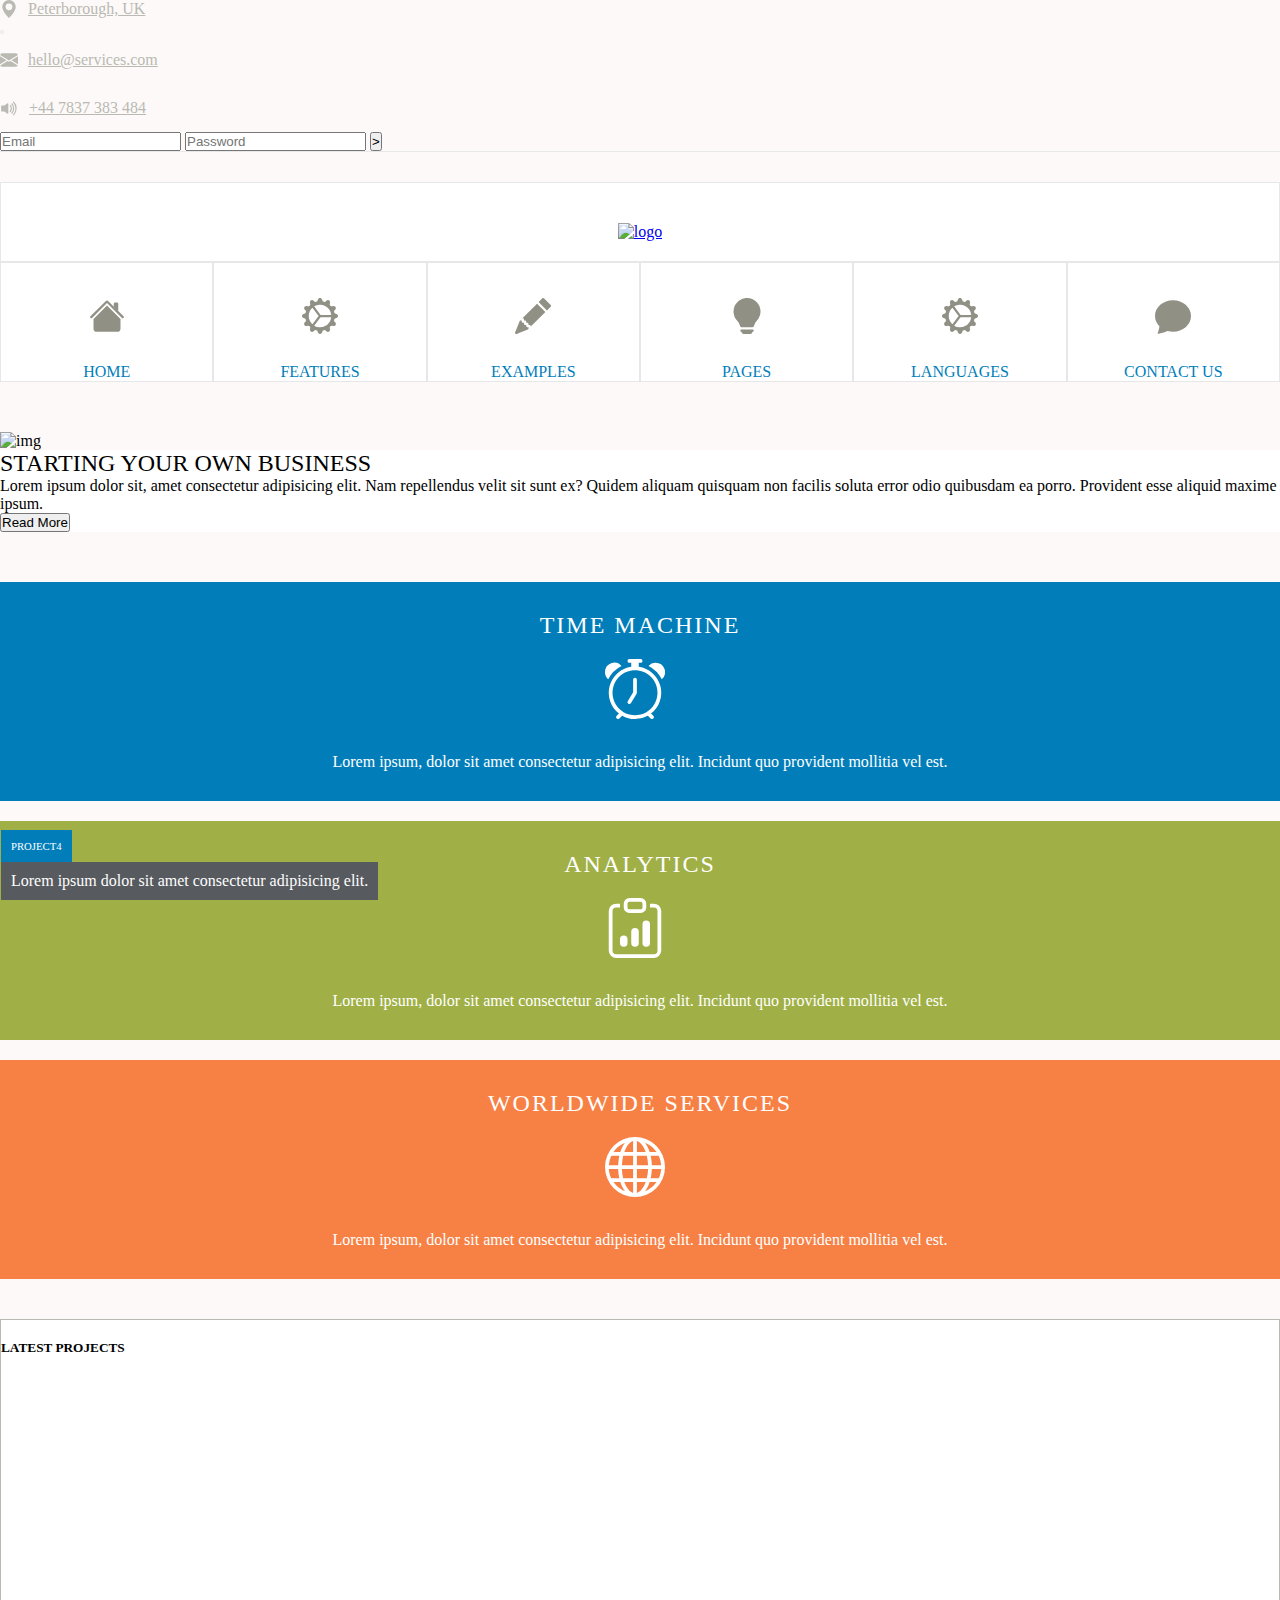
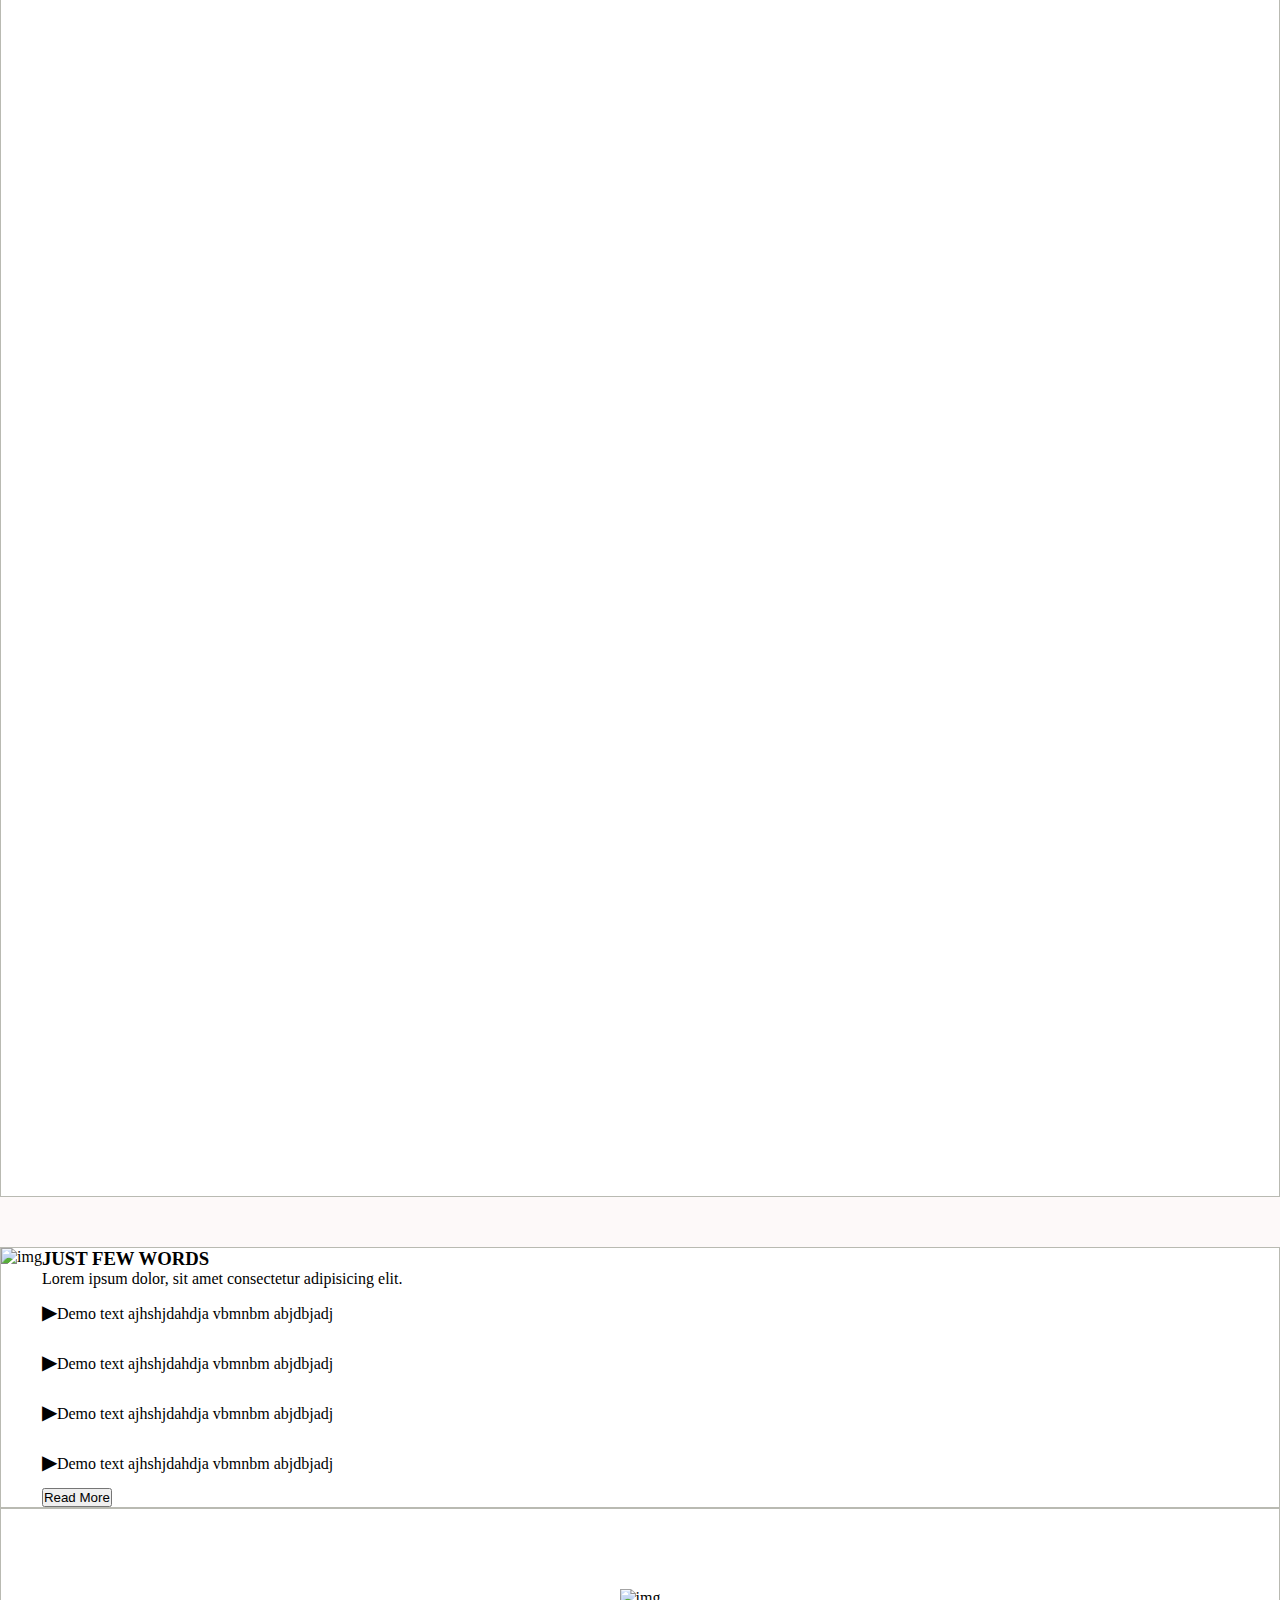
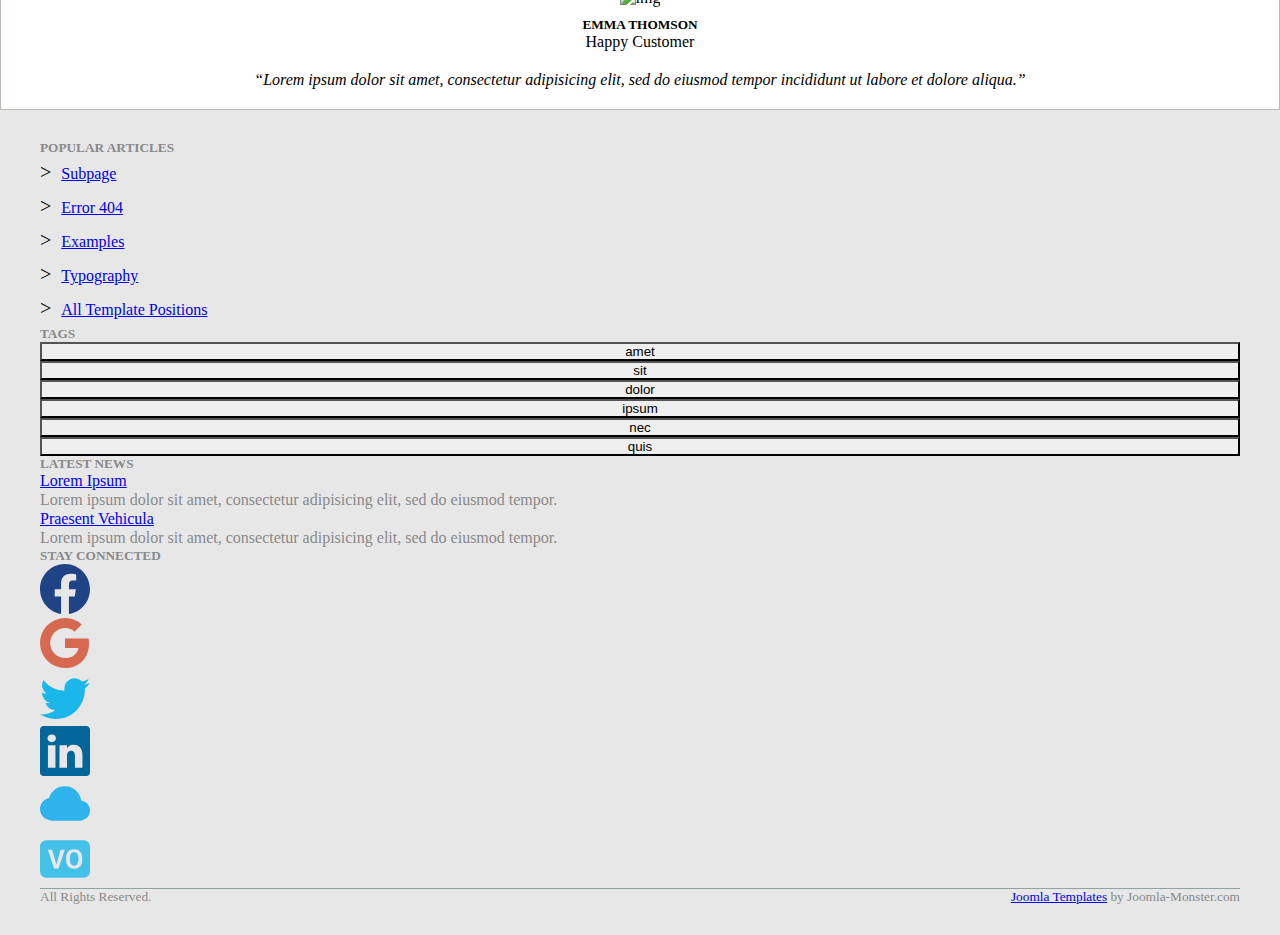
==== index.html @ bbf4d64e "initial commit" ====
<!DOCTYPE html>
<html lang="en">
  <head>
    <!-- Required meta tags -->
    <meta charset="utf-8" />
    <meta
      name="viewport"
      content="width=device-width, initial-scale=1, shrink-to-fit=no"
    />

    <!-- Bootstrap CSS -->
    <link
      rel="stylesheet"
      href="https://stackpath.bootstrapcdn.com/bootstrap/4.1.3/css/bootstrap.min.css"
      integrity="sha384-MCw98/SFnGE8fJT3GXwEOngsV7Zt27NXFoaoApmYm81iuXoPkFOJwJ8ERdknLPMO"
      crossorigin="anonymous"
    />

    <!-- Own CSS -->
    <link rel="stylesheet" href="./style.css" />

    <!-- Font Awesome -->
    <script
      src="https://kit.fontawesome.com/a076d05399.js"
      crossorigin="anonymous"
    ></script>

    <title>Bootstrap Assignment</title>
  </head>

  <body>
    <!-- Navigation Bar -->

    <div class="container-fluid header">
      <nav class="navbar navbar-expand-lg navbar-light">
        <a class="nav-link" href="#"
          ><svg
            xmlns="http://www.w3.org/2000/svg"
            width="18"
            height="18"
            fill="currentColor"
            class="bi bi-geo-alt-fill ml-50"
            viewBox="0 0 16 16"
          >
            <path
              d="M8 16s6-5.686 6-10A6 6 0 0 0 2 6c0 4.314 6 10 6 10zm0-7a3 3 0 1 1 0-6 3 3 0 0 1 0 6z"
            />
          </svg>
          Peterborough, UK
        </a>
        <button
          class="navbar-toggler"
          type="button"
          data-toggle="collapse"
          data-target="#navbarSupportedContent"
          aria-controls="navbarSupportedContent"
          aria-expanded="false"
          aria-label="Toggle navigation"
        >
          <span class="navbar-toggler-icon"></span>
        </button>

        <div class="collapse navbar-collapse" id="navbarSupportedContent">
          <ul class="navbar-nav mr-auto">
            <li class="nav-item">
              <a class="nav-link" href="#"
                ><svg
                  xmlns="http://www.w3.org/2000/svg"
                  width="18"
                  height="18"
                  fill="currentColor"
                  class="bi bi-envelope-fill"
                  viewBox="0 0 16 16"
                >
                  <path
                    d="M.05 3.555A2 2 0 0 1 2 2h12a2 2 0 0 1 1.95 1.555L8 8.414.05 3.555zM0 4.697v7.104l5.803-3.558L0 4.697zM6.761 8.83l-6.57 4.027A2 2 0 0 0 2 14h12a2 2 0 0 0 1.808-1.144l-6.57-4.027L8 9.586l-1.239-.757zm3.436-.586L16 11.801V4.697l-5.803 3.546z"
                  />
                </svg>
                hello@services.com</a
              >
            </li>
            <li class="nav-item dropdown">
              <a class="nav-link" href="#"
                ><svg
                  xmlns="http://www.w3.org/2000/svg"
                  width="19"
                  height="19"
                  fill="currentColor"
                  class="bi bi-volume-up-fill"
                  viewBox="0 0 16 16"
                >
                  <path
                    d="M11.536 14.01A8.473 8.473 0 0 0 14.026 8a8.473 8.473 0 0 0-2.49-6.01l-.708.707A7.476 7.476 0 0 1 13.025 8c0 2.071-.84 3.946-2.197 5.303l.708.707z"
                  />
                  <path
                    d="M10.121 12.596A6.48 6.48 0 0 0 12.025 8a6.48 6.48 0 0 0-1.904-4.596l-.707.707A5.483 5.483 0 0 1 11.025 8a5.483 5.483 0 0 1-1.61 3.89l.706.706z"
                  />
                  <path
                    d="M8.707 11.182A4.486 4.486 0 0 0 10.025 8a4.486 4.486 0 0 0-1.318-3.182L8 5.525A3.489 3.489 0 0 1 9.025 8 3.49 3.49 0 0 1 8 10.475l.707.707zM6.717 3.55A.5.5 0 0 1 7 4v8a.5.5 0 0 1-.812.39L3.825 10.5H1.5A.5.5 0 0 1 1 10V6a.5.5 0 0 1 .5-.5h2.325l2.363-1.89a.5.5 0 0 1 .529-.06z"
                  />
                </svg>
                +44 7837 383 484</a
              >
            </li>
          </ul>
          <form class="form-inline my-2 my-lg-0">
            <input
              class="form-control mr-sm-2"
              type="email"
              placeholder="Email"
              aria-label="Email"
            />
            <input
              class="form-control mr-sm-2"
              type="password"
              placeholder="Password"
              aria-label="Password"
            />
            <button class="btn btn-border-none my-2 my-sm-0" type="submit">
              >
            </button>
          </form>
        </div>
      </nav>
    </div>

    <!-- Body -->
    <div class="container body">
      <div class="row">
        <div class="col-lg-3 w-100">
          <div class="panel1 panel-default">
            <div class="panel-body">
              <a href="#"
                ><img
                  src="https://templates.joomla-monster.com/joomla30/jm-services/images/logo.png"
                  alt="logo"
              /></a>
            </div>
          </div>
        </div>
        <div class="col-lg-9 w-100 panel-group">
          <div class="panel panel-default">
            <div class="panel-body">
              <a href="#">
                <svg
                  xmlns="http://www.w3.org/2000/svg"
                  width="36"
                  height="36"
                  fill="currentColor"
                  class="bi bi-house-fill"
                  viewBox="0 0 16 16"
                >
                  <path
                    fill-rule="evenodd"
                    d="m8 3.293 6 6V13.5a1.5 1.5 0 0 1-1.5 1.5h-9A1.5 1.5 0 0 1 2 13.5V9.293l6-6zm5-.793V6l-2-2V2.5a.5.5 0 0 1 .5-.5h1a.5.5 0 0 1 .5.5z"
                  />
                  <path
                    fill-rule="evenodd"
                    d="M7.293 1.5a1 1 0 0 1 1.414 0l6.647 6.646a.5.5 0 0 1-.708.708L8 2.207 1.354 8.854a.5.5 0 1 1-.708-.708L7.293 1.5z"
                  />
                </svg>
              </a>
              <p>HOME</p>
            </div>
          </div>
          <div class="panel panel-default">
            <div class="panel-body">
              <a href="#">
                <svg
                  xmlns="http://www.w3.org/2000/svg"
                  width="36"
                  height="36"
                  fill="currentColor"
                  class="bi bi-gear-wide-connected"
                  viewBox="0 0 16 16"
                >
                  <path
                    d="M7.068.727c.243-.97 1.62-.97 1.864 0l.071.286a.96.96 0 0 0 1.622.434l.205-.211c.695-.719 1.888-.03 1.613.931l-.08.284a.96.96 0 0 0 1.187 1.187l.283-.081c.96-.275 1.65.918.931 1.613l-.211.205a.96.96 0 0 0 .434 1.622l.286.071c.97.243.97 1.62 0 1.864l-.286.071a.96.96 0 0 0-.434 1.622l.211.205c.719.695.03 1.888-.931 1.613l-.284-.08a.96.96 0 0 0-1.187 1.187l.081.283c.275.96-.918 1.65-1.613.931l-.205-.211a.96.96 0 0 0-1.622.434l-.071.286c-.243.97-1.62.97-1.864 0l-.071-.286a.96.96 0 0 0-1.622-.434l-.205.211c-.695.719-1.888.03-1.613-.931l.08-.284a.96.96 0 0 0-1.186-1.187l-.284.081c-.96.275-1.65-.918-.931-1.613l.211-.205a.96.96 0 0 0-.434-1.622l-.286-.071c-.97-.243-.97-1.62 0-1.864l.286-.071a.96.96 0 0 0 .434-1.622l-.211-.205c-.719-.695-.03-1.888.931-1.613l.284.08a.96.96 0 0 0 1.187-1.186l-.081-.284c-.275-.96.918-1.65 1.613-.931l.205.211a.96.96 0 0 0 1.622-.434l.071-.286zM12.973 8.5H8.25l-2.834 3.779A4.998 4.998 0 0 0 12.973 8.5zm0-1a4.998 4.998 0 0 0-7.557-3.779l2.834 3.78h4.723zM5.048 3.967c-.03.021-.058.043-.087.065l.087-.065zm-.431.355A4.984 4.984 0 0 0 3.002 8c0 1.455.622 2.765 1.615 3.678L7.375 8 4.617 4.322zm.344 7.646.087.065-.087-.065z"
                  />
                </svg>
              </a>
              <p>FEATURES</p>
            </div>
          </div>
          <div class="panel panel-default">
            <div class="panel-body">
              <a href="#">
                <svg
                  xmlns="http://www.w3.org/2000/svg"
                  width="36"
                  height="36"
                  fill="currentColor"
                  class="bi bi-pencil-fill"
                  viewBox="0 0 16 16"
                >
                  <path
                    d="M12.854.146a.5.5 0 0 0-.707 0L10.5 1.793 14.207 5.5l1.647-1.646a.5.5 0 0 0 0-.708l-3-3zm.646 6.061L9.793 2.5 3.293 9H3.5a.5.5 0 0 1 .5.5v.5h.5a.5.5 0 0 1 .5.5v.5h.5a.5.5 0 0 1 .5.5v.5h.5a.5.5 0 0 1 .5.5v.207l6.5-6.5zm-7.468 7.468A.5.5 0 0 1 6 13.5V13h-.5a.5.5 0 0 1-.5-.5V12h-.5a.5.5 0 0 1-.5-.5V11h-.5a.5.5 0 0 1-.5-.5V10h-.5a.499.499 0 0 1-.175-.032l-.179.178a.5.5 0 0 0-.11.168l-2 5a.5.5 0 0 0 .65.65l5-2a.5.5 0 0 0 .168-.11l.178-.178z"
                  />
                </svg>
              </a>
              <p>EXAMPLES</p>
            </div>
          </div>
          <div class="panel panel-default">
            <div class="panel-body">
              <a href="#">
                <svg
                  xmlns="http://www.w3.org/2000/svg"
                  width="36"
                  height="36"
                  fill="currentColor"
                  class="bi bi-lightbulb-fill"
                  viewBox="0 0 16 16"
                >
                  <path
                    d="M2 6a6 6 0 1 1 10.174 4.31c-.203.196-.359.4-.453.619l-.762 1.769A.5.5 0 0 1 10.5 13h-5a.5.5 0 0 1-.46-.302l-.761-1.77a1.964 1.964 0 0 0-.453-.618A5.984 5.984 0 0 1 2 6zm3 8.5a.5.5 0 0 1 .5-.5h5a.5.5 0 0 1 0 1l-.224.447a1 1 0 0 1-.894.553H6.618a1 1 0 0 1-.894-.553L5.5 15a.5.5 0 0 1-.5-.5z"
                  />
                </svg>
              </a>
              <p>PAGES</p>
            </div>
          </div>
          <div class="panel panel-default">
            <div class="panel-body">
              <a href="#">
                <svg
                  xmlns="http://www.w3.org/2000/svg"
                  width="36"
                  height="36"
                  fill="currentColor"
                  class="bi bi-gear-wide-connected"
                  viewBox="0 0 16 16"
                >
                  <path
                    d="M7.068.727c.243-.97 1.62-.97 1.864 0l.071.286a.96.96 0 0 0 1.622.434l.205-.211c.695-.719 1.888-.03 1.613.931l-.08.284a.96.96 0 0 0 1.187 1.187l.283-.081c.96-.275 1.65.918.931 1.613l-.211.205a.96.96 0 0 0 .434 1.622l.286.071c.97.243.97 1.62 0 1.864l-.286.071a.96.96 0 0 0-.434 1.622l.211.205c.719.695.03 1.888-.931 1.613l-.284-.08a.96.96 0 0 0-1.187 1.187l.081.283c.275.96-.918 1.65-1.613.931l-.205-.211a.96.96 0 0 0-1.622.434l-.071.286c-.243.97-1.62.97-1.864 0l-.071-.286a.96.96 0 0 0-1.622-.434l-.205.211c-.695.719-1.888.03-1.613-.931l.08-.284a.96.96 0 0 0-1.186-1.187l-.284.081c-.96.275-1.65-.918-.931-1.613l.211-.205a.96.96 0 0 0-.434-1.622l-.286-.071c-.97-.243-.97-1.62 0-1.864l.286-.071a.96.96 0 0 0 .434-1.622l-.211-.205c-.719-.695-.03-1.888.931-1.613l.284.08a.96.96 0 0 0 1.187-1.186l-.081-.284c-.275-.96.918-1.65 1.613-.931l.205.211a.96.96 0 0 0 1.622-.434l.071-.286zM12.973 8.5H8.25l-2.834 3.779A4.998 4.998 0 0 0 12.973 8.5zm0-1a4.998 4.998 0 0 0-7.557-3.779l2.834 3.78h4.723zM5.048 3.967c-.03.021-.058.043-.087.065l.087-.065zm-.431.355A4.984 4.984 0 0 0 3.002 8c0 1.455.622 2.765 1.615 3.678L7.375 8 4.617 4.322zm.344 7.646.087.065-.087-.065z"
                  />
                </svg>
              </a>
              <p>LANGUAGES</p>
            </div>
          </div>
          <div class="panel panel-default">
            <div class="panel-body">
              <a href="#">
                <svg
                  xmlns="http://www.w3.org/2000/svg"
                  width="36"
                  height="36"
                  fill="currentColor"
                  class="bi bi-chat-fill"
                  viewBox="0 0 16 16"
                >
                  <path
                    d="M8 15c4.418 0 8-3.134 8-7s-3.582-7-8-7-8 3.134-8 7c0 1.76.743 3.37 1.97 4.6-.097 1.016-.417 2.13-.771 2.966-.079.186.074.394.273.362 2.256-.37 3.597-.938 4.18-1.234A9.06 9.06 0 0 0 8 15z"
                  />
                </svg>
              </a>
              <p>CONTACT US</p>
            </div>
          </div>
        </div>
      </div>
    </div>

    <!-- Body row 2 -->
    <div class="container d-flex justify-content-center">
      <div class="row row2">
        <div class="col-lg-7 col-12 p-0">
          <img
            src="https://templates.joomla-monster.com/joomla30/jm-services/images/djimageslider/header/header2.jpg"
            alt="img"
          />
        </div>
        <div class="col-lg-5 col-12 row2_1 pl-4 pt-3 pr-4">
          <h2>STARTING YOUR OWN BUSINESS</h2>
          <p>
            Lorem ipsum dolor sit, amet consectetur adipisicing elit. Nam
            repellendus velit sit sunt ex? Quidem aliquam quisquam non facilis
            soluta error odio quibusdam ea porro. Provident esse aliquid maxime
            ipsum.
          </p>
          <button class="btn btn-primary w-50 float-right">Read More</button>
        </div>
      </div>
    </div>

    <!-- Row 3 -->
    <div class="container">
      <div class="row row3">
        <div class="col-lg-4">
          <div class="span1">
            <p>TIME MACHINE</p>
            <svg
              xmlns="http://www.w3.org/2000/svg"
              width="16"
              height="16"
              fill="currentColor"
              class="bi bi-alarm"
              viewBox="0 0 16 16"
            >
              <path
                d="M8.5 5.5a.5.5 0 0 0-1 0v3.362l-1.429 2.38a.5.5 0 1 0 .858.515l1.5-2.5A.5.5 0 0 0 8.5 9V5.5z"
              />
              <path
                d="M6.5 0a.5.5 0 0 0 0 1H7v1.07a7.001 7.001 0 0 0-3.273 12.474l-.602.602a.5.5 0 0 0 .707.708l.746-.746A6.97 6.97 0 0 0 8 16a6.97 6.97 0 0 0 3.422-.892l.746.746a.5.5 0 0 0 .707-.708l-.601-.602A7.001 7.001 0 0 0 9 2.07V1h.5a.5.5 0 0 0 0-1h-3zm1.038 3.018a6.093 6.093 0 0 1 .924 0 6 6 0 1 1-.924 0zM0 3.5c0 .753.333 1.429.86 1.887A8.035 8.035 0 0 1 4.387 1.86 2.5 2.5 0 0 0 0 3.5zM13.5 1c-.753 0-1.429.333-1.887.86a8.035 8.035 0 0 1 3.527 3.527A2.5 2.5 0 0 0 13.5 1z"
              />
            </svg>
            <div>
              Lorem ipsum, dolor sit amet consectetur adipisicing elit. Incidunt
              quo provident mollitia vel est.
            </div>
          </div>
        </div>
        <div class="col-lg-4">
          <div class="span2">
            <p>ANALYTICS</p>
            <svg
              xmlns="http://www.w3.org/2000/svg"
              width="16"
              height="16"
              fill="currentColor"
              class="bi bi-clipboard-data"
              viewBox="0 0 16 16"
            >
              <path
                d="M4 11a1 1 0 1 1 2 0v1a1 1 0 1 1-2 0v-1zm6-4a1 1 0 1 1 2 0v5a1 1 0 1 1-2 0V7zM7 9a1 1 0 0 1 2 0v3a1 1 0 1 1-2 0V9z"
              />
              <path
                d="M4 1.5H3a2 2 0 0 0-2 2V14a2 2 0 0 0 2 2h10a2 2 0 0 0 2-2V3.5a2 2 0 0 0-2-2h-1v1h1a1 1 0 0 1 1 1V14a1 1 0 0 1-1 1H3a1 1 0 0 1-1-1V3.5a1 1 0 0 1 1-1h1v-1z"
              />
              <path
                d="M9.5 1a.5.5 0 0 1 .5.5v1a.5.5 0 0 1-.5.5h-3a.5.5 0 0 1-.5-.5v-1a.5.5 0 0 1 .5-.5h3zm-3-1A1.5 1.5 0 0 0 5 1.5v1A1.5 1.5 0 0 0 6.5 4h3A1.5 1.5 0 0 0 11 2.5v-1A1.5 1.5 0 0 0 9.5 0h-3z"
              />
            </svg>
            <div>
              Lorem ipsum, dolor sit amet consectetur adipisicing elit. Incidunt
              quo provident mollitia vel est.
            </div>
          </div>
        </div>
        <div class="col-lg-4">
          <div class="span3">
            <p>WORLDWIDE SERVICES</p>
            <svg
              xmlns="http://www.w3.org/2000/svg"
              width="16"
              height="16"
              fill="currentColor"
              class="bi bi-globe"
              viewBox="0 0 16 16"
            >
              <path
                d="M0 8a8 8 0 1 1 16 0A8 8 0 0 1 0 8zm7.5-6.923c-.67.204-1.335.82-1.887 1.855A7.97 7.97 0 0 0 5.145 4H7.5V1.077zM4.09 4a9.267 9.267 0 0 1 .64-1.539 6.7 6.7 0 0 1 .597-.933A7.025 7.025 0 0 0 2.255 4H4.09zm-.582 3.5c.03-.877.138-1.718.312-2.5H1.674a6.958 6.958 0 0 0-.656 2.5h2.49zM4.847 5a12.5 12.5 0 0 0-.338 2.5H7.5V5H4.847zM8.5 5v2.5h2.99a12.495 12.495 0 0 0-.337-2.5H8.5zM4.51 8.5a12.5 12.5 0 0 0 .337 2.5H7.5V8.5H4.51zm3.99 0V11h2.653c.187-.765.306-1.608.338-2.5H8.5zM5.145 12c.138.386.295.744.468 1.068.552 1.035 1.218 1.65 1.887 1.855V12H5.145zm.182 2.472a6.696 6.696 0 0 1-.597-.933A9.268 9.268 0 0 1 4.09 12H2.255a7.024 7.024 0 0 0 3.072 2.472zM3.82 11a13.652 13.652 0 0 1-.312-2.5h-2.49c.062.89.291 1.733.656 2.5H3.82zm6.853 3.472A7.024 7.024 0 0 0 13.745 12H11.91a9.27 9.27 0 0 1-.64 1.539 6.688 6.688 0 0 1-.597.933zM8.5 12v2.923c.67-.204 1.335-.82 1.887-1.855.173-.324.33-.682.468-1.068H8.5zm3.68-1h2.146c.365-.767.594-1.61.656-2.5h-2.49a13.65 13.65 0 0 1-.312 2.5zm2.802-3.5a6.959 6.959 0 0 0-.656-2.5H12.18c.174.782.282 1.623.312 2.5h2.49zM11.27 2.461c.247.464.462.98.64 1.539h1.835a7.024 7.024 0 0 0-3.072-2.472c.218.284.418.598.597.933zM10.855 4a7.966 7.966 0 0 0-.468-1.068C9.835 1.897 9.17 1.282 8.5 1.077V4h2.355z"
              />
            </svg>
            <div>
              Lorem ipsum, dolor sit amet consectetur adipisicing elit. Incidunt
              quo provident mollitia vel est.
            </div>
          </div>
        </div>
      </div>
    </div>

    <!-- Row 4 -->

    <div class="container row4">
      <h5>LATEST PROJECTS</h5>
      <div class="row">
        <div class="col-lg-3 col-sm-6 col-6 mb-5 project1Img">
          <div class="project1">
            <div>
              <h6>PROJECT1</h6>
            </div>
            <div class="project1Para">
              <p>Lorem ipsum dolor sit amet consectetur adipisicing elit.</p>
            </div>
          </div>
        </div>
        <div class="col-lg-3 col-sm-6 col-6 mb-5 project2Img">
          <div class="project2">
            <div>
              <h6>PROJECT2</h6>
            </div>
            <div class="project2Para">
              <p>Lorem ipsum dolor sit amet consectetur adipisicing elit.</p>
            </div>
          </div>
        </div>
        <div class="col-lg-3 col-sm-6 col-6 mb-5 project3Img">
          <div class="project3">
            <div>
              <h6>PROJECT3</h6>
            </div>
            <div class="project3Para">
              <p>Lorem ipsum dolor sit amet consectetur adipisicing elit.</p>
            </div>
          </div>
        </div>
        <div class="col-lg-3 col-sm-6 col-6 mb-5 project4Img">
          <div class="project4">
            <div>
              <h6>PROJECT4</h6>
            </div>
            <div class="project4Para">
              <p>Lorem ipsum dolor sit amet consectetur adipisicing elit.</p>
            </div>
          </div>
        </div>
      </div>
    </div>

    <!-- row 5 -->

    <div class="container">
      <div class="row row5 gx-5">
        <div class="col-lg-8 col-md-8 pr-3 mb-5 pl-0 pt-0 pb-0">
          <div class="row5Left">
            <div>
              <img
                src="https://templates.joomla-monster.com/joomla30/jm-services/images/modules/custom1.jpg"
                alt="img"
              />
            </div>
            <div class="pt-4 pl-4 pr-4">
              <h3>JUST FEW WORDS</h3>
              <p>Lorem ipsum dolor, sit amet consectetur adipisicing elit.</p>
              <ul>
                <li data-icon="▶">Demo text ajhshjdahdja vbmnbm abjdbjadj</li>
                <li data-icon="▶">Demo text ajhshjdahdja vbmnbm abjdbjadj</li>
                <li data-icon="▶">Demo text ajhshjdahdja vbmnbm abjdbjadj</li>
                <li data-icon="▶">Demo text ajhshjdahdja vbmnbm abjdbjadj</li>
              </ul>
              <button class="btn btn-primary float-right w-50">
                Read More
              </button>
            </div>
          </div>
        </div>
        <div class="col-lg-4 col-md-4 mb-5 pl-3 pr-0 pt-0 pb-0">
          <div class="row5Right">
            <img
              src="https://templates.joomla-monster.com/joomla30/jm-services/images/djimageslider/testimonials/testimonials1.png"
              alt="img"
            />
            <h5>EMMA THOMSON</h5>
            <span>Happy Customer</span>
            <p>
              “Lorem ipsum dolor sit amet, consectetur adipisicing elit, sed do
              eiusmod tempor incididunt ut labore et dolore aliqua.”
            </p>
          </div>
        </div>
      </div>
    </div>

    <!-- Footer -->

    <div class="container-fluid footer">
      <div class="row">
        <div class="col-lg-3">
          <h5>POPULAR ARTICLES</h5>
          <ul class="ul mt-4">
            <li data-icon1=">"><a href="#">Subpage</a></li>
            <li data-icon1=">"><a href="#">Error 404</a></li>
            <li data-icon1=">"><a href="#">Examples</a></li>
            <li data-icon1=">"><a href="#">Typography</a></li>
            <li data-icon1=">"><a href="#">All Template Positions</a></li>
          </ul>
        </div>
        <div class="col-lg-3 footerButton">
          <h5>TAGS</h5>
          <div class="d-flex mt-4">
            <div>
              <button class="btn btn-primary pt-1 pb-1 pl-4 pr-4">amet</button>
            </div>
            <div>
              <button class="btn btn-primary ml-2 pt-1 pb-1 pl-4 pr-4">
                sit
              </button>
            </div>
          </div>
          <div class="d-flex mt-2">
            <div>
              <button class="btn btn-primary pt-1 pb-1 pl-4 pr-4">dolor</button>
            </div>
            <div>
              <button class="btn btn-primary ml-2 pt-1 pb-1 pl-4 pr-4">
                ipsum
              </button>
            </div>
          </div>
          <div class="d-flex mt-2">
            <div>
              <button class="btn btn-primary pt-1 pb-1 pl-4 pr-4">nec</button>
            </div>
            <div>
              <button class="btn btn-primary ml-2 pt-1 pb-1 pl-4 pr-4">
                quis
              </button>
            </div>
          </div>
        </div>
        <div class="col-lg-3 footerNews">
          <h5>LATEST NEWS</h5>
          <span class="mt-4"><a href="#">Lorem Ipsum</a></span>
          <p>
            Lorem ipsum dolor sit amet, consectetur adipisicing elit, sed do
            eiusmod tempor.
          </p>
          <span><a href="#">Praesent Vehicula</a></span>
          <p>
            Lorem ipsum dolor sit amet, consectetur adipisicing elit, sed do
            eiusmod tempor.
          </p>
        </div>
        <div class="col-lg-3 footerConnected">
          <h5>STAY CONNECTED</h5>
          <div class="d-flex mt-4">
            <div class="footerFb">
              <svg
                xmlns="http://www.w3.org/2000/svg"
                width="16"
                height="16"
                fill="currentColor"
                class="bi bi-facebook"
                viewBox="0 0 16 16"
              >
                <path
                  d="M16 8.049c0-4.446-3.582-8.05-8-8.05C3.58 0-.002 3.603-.002 8.05c0 4.017 2.926 7.347 6.75 7.951v-5.625h-2.03V8.05H6.75V6.275c0-2.017 1.195-3.131 3.022-3.131.876 0 1.791.157 1.791.157v1.98h-1.009c-.993 0-1.303.621-1.303 1.258v1.51h2.218l-.354 2.326H9.25V16c3.824-.604 6.75-3.934 6.75-7.951z"
                />
              </svg>
            </div>
            <div class="footerG ml-4">
              <svg
                xmlns="http://www.w3.org/2000/svg"
                width="16"
                height="16"
                fill="currentColor"
                class="bi bi-google"
                viewBox="0 0 16 16"
              >
                <path
                  d="M15.545 6.558a9.42 9.42 0 0 1 .139 1.626c0 2.434-.87 4.492-2.384 5.885h.002C11.978 15.292 10.158 16 8 16A8 8 0 1 1 8 0a7.689 7.689 0 0 1 5.352 2.082l-2.284 2.284A4.347 4.347 0 0 0 8 3.166c-2.087 0-3.86 1.408-4.492 3.304a4.792 4.792 0 0 0 0 3.063h.003c.635 1.893 2.405 3.301 4.492 3.301 1.078 0 2.004-.276 2.722-.764h-.003a3.702 3.702 0 0 0 1.599-2.431H8v-3.08h7.545z"
                />
              </svg>
            </div>
            <div class="footerTwitter ml-4">
              <svg
                xmlns="http://www.w3.org/2000/svg"
                width="16"
                height="16"
                fill="currentColor"
                class="bi bi-twitter"
                viewBox="0 0 16 16"
              >
                <path
                  d="M5.026 15c6.038 0 9.341-5.003 9.341-9.334 0-.14 0-.282-.006-.422A6.685 6.685 0 0 0 16 3.542a6.658 6.658 0 0 1-1.889.518 3.301 3.301 0 0 0 1.447-1.817 6.533 6.533 0 0 1-2.087.793A3.286 3.286 0 0 0 7.875 6.03a9.325 9.325 0 0 1-6.767-3.429 3.289 3.289 0 0 0 1.018 4.382A3.323 3.323 0 0 1 .64 6.575v.045a3.288 3.288 0 0 0 2.632 3.218 3.203 3.203 0 0 1-.865.115 3.23 3.23 0 0 1-.614-.057 3.283 3.283 0 0 0 3.067 2.277A6.588 6.588 0 0 1 .78 13.58a6.32 6.32 0 0 1-.78-.045A9.344 9.344 0 0 0 5.026 15z"
                />
              </svg>
            </div>
          </div>
          <div class="d-flex mt-4">
            <div class="footerLinked">
              <svg
                xmlns="http://www.w3.org/2000/svg"
                width="16"
                height="16"
                fill="currentColor"
                class="bi bi-linkedin"
                viewBox="0 0 16 16"
              >
                <path
                  d="M0 1.146C0 .513.526 0 1.175 0h13.65C15.474 0 16 .513 16 1.146v13.708c0 .633-.526 1.146-1.175 1.146H1.175C.526 16 0 15.487 0 14.854V1.146zm4.943 12.248V6.169H2.542v7.225h2.401zm-1.2-8.212c.837 0 1.358-.554 1.358-1.248-.015-.709-.52-1.248-1.342-1.248-.822 0-1.359.54-1.359 1.248 0 .694.521 1.248 1.327 1.248h.016zm4.908 8.212V9.359c0-.216.016-.432.08-.586.173-.431.568-.878 1.232-.878.869 0 1.216.662 1.216 1.634v3.865h2.401V9.25c0-2.22-1.184-3.252-2.764-3.252-1.274 0-1.845.7-2.165 1.193v.025h-.016a5.54 5.54 0 0 1 .016-.025V6.169h-2.4c.03.678 0 7.225 0 7.225h2.4z"
                />
              </svg>
            </div>
            <div class="footerSkype ml-4">
              <svg
                xmlns="http://www.w3.org/2000/svg"
                width="16"
                height="16"
                fill="currentColor"
                class="bi bi-cloud-fill"
                viewBox="0 0 16 16"
              >
                <path
                  d="M4.406 3.342A5.53 5.53 0 0 1 8 2c2.69 0 4.923 2 5.166 4.579C14.758 6.804 16 8.137 16 9.773 16 11.569 14.502 13 12.687 13H3.781C1.708 13 0 11.366 0 9.318c0-1.763 1.266-3.223 2.942-3.593.143-.863.698-1.723 1.464-2.383z"
                />
              </svg>
            </div>
            <div class="footerV ml-4">
              <svg
                xmlns="http://www.w3.org/2000/svg"
                width="16"
                height="16"
                fill="currentColor"
                class="bi bi-badge-vo-fill"
                viewBox="0 0 16 16"
              >
                <path
                  d="M12.296 8.394v-.782c0-1.156-.571-1.736-1.362-1.736-.796 0-1.363.58-1.363 1.736v.782c0 1.156.567 1.732 1.363 1.732.79 0 1.362-.576 1.362-1.732z"
                />
                <path
                  d="M2 2a2 2 0 0 0-2 2v8a2 2 0 0 0 2 2h12a2 2 0 0 0 2-2V4a2 2 0 0 0-2-2H2zm11.5 5.62v.77c0 1.691-.962 2.724-2.566 2.724-1.604 0-2.571-1.033-2.571-2.724v-.77c0-1.704.967-2.733 2.57-2.733 1.605 0 2.567 1.037 2.567 2.734zM5.937 11H4.508L2.5 5.001h1.375L5.22 9.708h.057L6.61 5.001h1.318L5.937 11z"
                />
              </svg>
            </div>
          </div>
        </div>
      </div>
      <div class="row footerBottom mt-4">
        <div>
          <p>All Rights Reserved.</p>
        </div>
        <div><a href="#">Joomla Templates</a> by Joomla-Monster.com</div>
      </div>
    </div>

    <script
      src="https://code.jquery.com/jquery-3.3.1.slim.min.js"
      integrity="sha384-q8i/X+965DzO0rT7abK41JStQIAqVgRVzpbzo5smXKp4YfRvH+8abtTE1Pi6jizo"
      crossorigin="anonymous"
    ></script>
    <script
      src="https://cdnjs.cloudflare.com/ajax/libs/popper.js/1.14.3/umd/popper.min.js"
      integrity="sha384-ZMP7rVo3mIykV+2+9J3UJ46jBk0WLaUAdn689aCwoqbBJiSnjAK/l8WvCWPIPm49"
      crossorigin="anonymous"
    ></script>
    <script
      src="https://stackpath.bootstrapcdn.com/bootstrap/4.1.3/js/bootstrap.min.js"
      integrity="sha384-ChfqqxuZUCnJSK3+MXmPNIyE6ZbWh2IMqE241rYiqJxyMiZ6OW/JmZQ5stwEULTy"
      crossorigin="anonymous"
    ></script>
  </body>
</html>
---- style.css ----
* {
  margin: 0;
  padding: 0px;
  box-sizing: border-box;
  max-width: 1440px;
}

body {
  background-color: #fdf9f9;
}

/* .container {
  padding-left: 30px;
  padding-right: 30px;
} */

/* Navbar */

.header {
  border-bottom: 1px solid #e8e8e8;
}

.nav-link,
.collapse > .navbar-nav > .nav-item > .nav-link {
  color: #b9bab2;
  display: flex;
  align-items: center;
}

.nav-link:hover,
.collapse > .navbar-nav > .nav-item > .nav-link:hover {
  color: #b9bab2;
  text-decoration: underline;
}

svg {
  margin-right: 10px;
}

/* body */

.body {
  padding-top: 30px;
}

.panel1 {
  text-align: center;
  border: 1px solid #e7e7e7;
  background-color: #ffffff;
  padding: 20px;
}

.panel-group {
  display: flex;
  width: 100%;
  justify-content: center;
}

@media screen and (max-width: 426px) {
  .panel-group {
    display: none;
  }
}

.panel {
  text-align: center;
  border: 1px solid #e7e7e7;
  background-color: #ffffff;
  width: 100%;
}

.panel-body {
  text-align: center;
  color: #017eba;
}

.panel-body > a > svg {
  margin-top: 35px;
  margin-left: 10px;
  color: #909184;
}

.panel-body > a > img {
  margin-top: 20px;
}

.panel-body > p {
  margin-top: 25px;
}

.panel-body > p:hover {
  cursor: pointer;
}

.row2 {
  margin-top: 50px;
  width: 100%;
  padding: 0;
}

.row2_1 {
  background-color: #ffffff;
  width: 100%;
}

.row2_1 > h2 {
  font-weight: normal;
}

.row2 > div > img {
  width: 100%;
  /* margin-left: 15px; */
}

.row3 {
  margin-top: 50px;
  /* background-color: red; */
  text-align: center;
  color: white;
}

.row3 > div > .span1 {
  background-color: #017eba;
  padding: 30px;
  width: 100%;
  margin-bottom: 20px;
}

.span1 > p {
  font-size: x-large;
  font-weight: normal;
  letter-spacing: 2px;
}

.row3 > div > .span2 {
  background-color: #a0b046;
  width: 100%;
  padding: 30px;
  margin-bottom: 20px;
}

.span2 > p {
  font-size: x-large;
  font-weight: normal;
  letter-spacing: 2px;
}

.row3 > div > .span3 {
  background-color: #f78145;
  width: 100%;
  padding: 30px;
  margin-bottom: 20px;
}

.span3 > p {
  font-size: x-large;
  font-weight: normal;
  letter-spacing: 2px;
}

.span1 > svg,
.span2 > svg,
.span3 > svg {
  width: 60px;
  margin-top: 20px;
  height: 60px;
}

.span1 > div,
.span2 > div,
.span3 > div {
  margin-top: 30px;
}

.row4 {
  margin-top: 40px;
  padding-top: 20px;
  background-color: #ffffff;
  border: 1px solid #b9bab2;
}

.project1Img {
  background-image: url("https://templates.joomla-monster.com/joomla30/jm-services/images/djimageslider/projects/project1.jpg");
  background-position: center;
  height: 40vh;
  /* padding: 0; */
  background-repeat: no-repeat;
  background-size: auto;
  width: 100%;
}

.project2Img {
  background-image: url("https://templates.joomla-monster.com/joomla30/jm-services/images/djimageslider/projects/project2.jpg");
  background-position: center;
  height: 40vh;
  /* padding: 0; */
  background-repeat: no-repeat;
  background-size: auto;
  width: 100%;
}

.project3Img {
  background-image: url("https://templates.joomla-monster.com/joomla30/jm-services/images/djimageslider/projects/project3.jpg");
  background-position: center;
  height: 40vh;
  /* padding: 0; */
  background-repeat: no-repeat;
  background-size: auto;
  width: 100%;
}

.project4Img {
  background-image: url("https://templates.joomla-monster.com/joomla30/jm-services/images/djimageslider/projects/project4.jpg");
  background-position: center;
  height: 40vh;
  /* padding: 0; */
  background-repeat: no-repeat;
  background-size: auto;
  width: 100%;
}

.project1,
.project2,
.project3,
.project4 {
  position: absolute;
  bottom: 0;
  padding: 0;
}

.project1 > div > h6,
.project2 > div > h6,
.project3 > div > h6,
.project4 > div > h6 {
  background-color: #017eba;
  padding: 10px;
  width: max-content;
  color: white;
  font-weight: lighter;
}

.project1Para,
.project2Para,
.project3Para,
.project4Para {
  background-color: #575a60;
  opacity: 0.8;
  color: white;
  font-weight: lighter;
  width: 100%;
  padding: 10px;
  cursor: pointer;
}

.project1Para:hover,
.project2Para:hover,
.project3Para:hover,
.project4Para:hover {
  text-decoration: underline;
}

.row5 {
  margin-top: 50px;
}

.row5Left {
  background-color: #ffffff;
  display: flex;
  border: 1px solid #b9bab2;
}

@media screen and (max-width: 769px) {
  .row5Left > div > img {
    display: none;
  }
}

.row5Right {
  background-color: #ffffff;
  border: 1px solid #b9bab2;
  text-align: center;
  background-image: url("https://templates.joomla-monster.com/joomla30/jm-services/templates/jm-services/images/testimonials.png");
  background-position: inherit;
  background-repeat: no-repeat;
  background-size: contain;
  height: 100%;
}

.row5Right > img {
  margin-top: 80px;
  width: 100%;
}

@media screen and (max-width: 769px) {
  .row5Right > img {
    margin-top: 50px;
  }
}

.row5Right > h5 {
  font-weight: bolder;
  margin-top: 10px;
}

.row5Right > span {
  font-weight: lighter;
}

.row5Right > p {
  padding: 20px;
  font-weight: lighter;
  font-style: italic;
}

ul li::before {
  content: attr(data-icon);
  font-size: 1.25em;
}

ul {
  list-style: none;
  line-height: 3rem;
}

.footer {
  background-color: #e7e7e7;
  padding-left: 40px;
  padding-right: 40px;
  padding-top: 30px;
  padding-bottom: 30px;
}

.footer > div > div > h5 {
  font-weight: bolder;
  color: #898989;
}

.ul > li::before {
  content: attr(data-icon1);
  font-size: 1.25em;
  margin-right: 10px;
}

.ul {
  line-height: 2rem;
}

.footerButton > div > div > button {
  width: 100%;
  border-radius: 0;
}

.footerNews > p {
  line-height: 20px;
  color: #898989;
  font-weight: lighter;
}

.footerConnected > div > div {
  width: max-content;
  height: max-content;
  text-align: center;
}

.footerConnected > div > div > svg {
  cursor: pointer;
  width: 50px;
  height: 50px;
}

.footerFb > svg {
  color: #204385;
}

.footerG > svg {
  color: #d76951;
}

.footerTwitter > svg {
  color: #1bb7ea;
}

.footerLinked > svg {
  color: #02669a;
}

.footerSkype > svg {
  color: #2eb3ec;
}

.footerV > svg {
  color: #44c1e9;
}

.footerBottom {
  border-top: 1px solid #92a1a1;
  color: #898989;
  font-size: smaller;
  display: flex;
  justify-content: space-between;
  /* margin-top: 10px; */
}

@media screen and (max-width: 426px) {
  .footerBottom {
    display: block;
    text-align: center;
  }
}
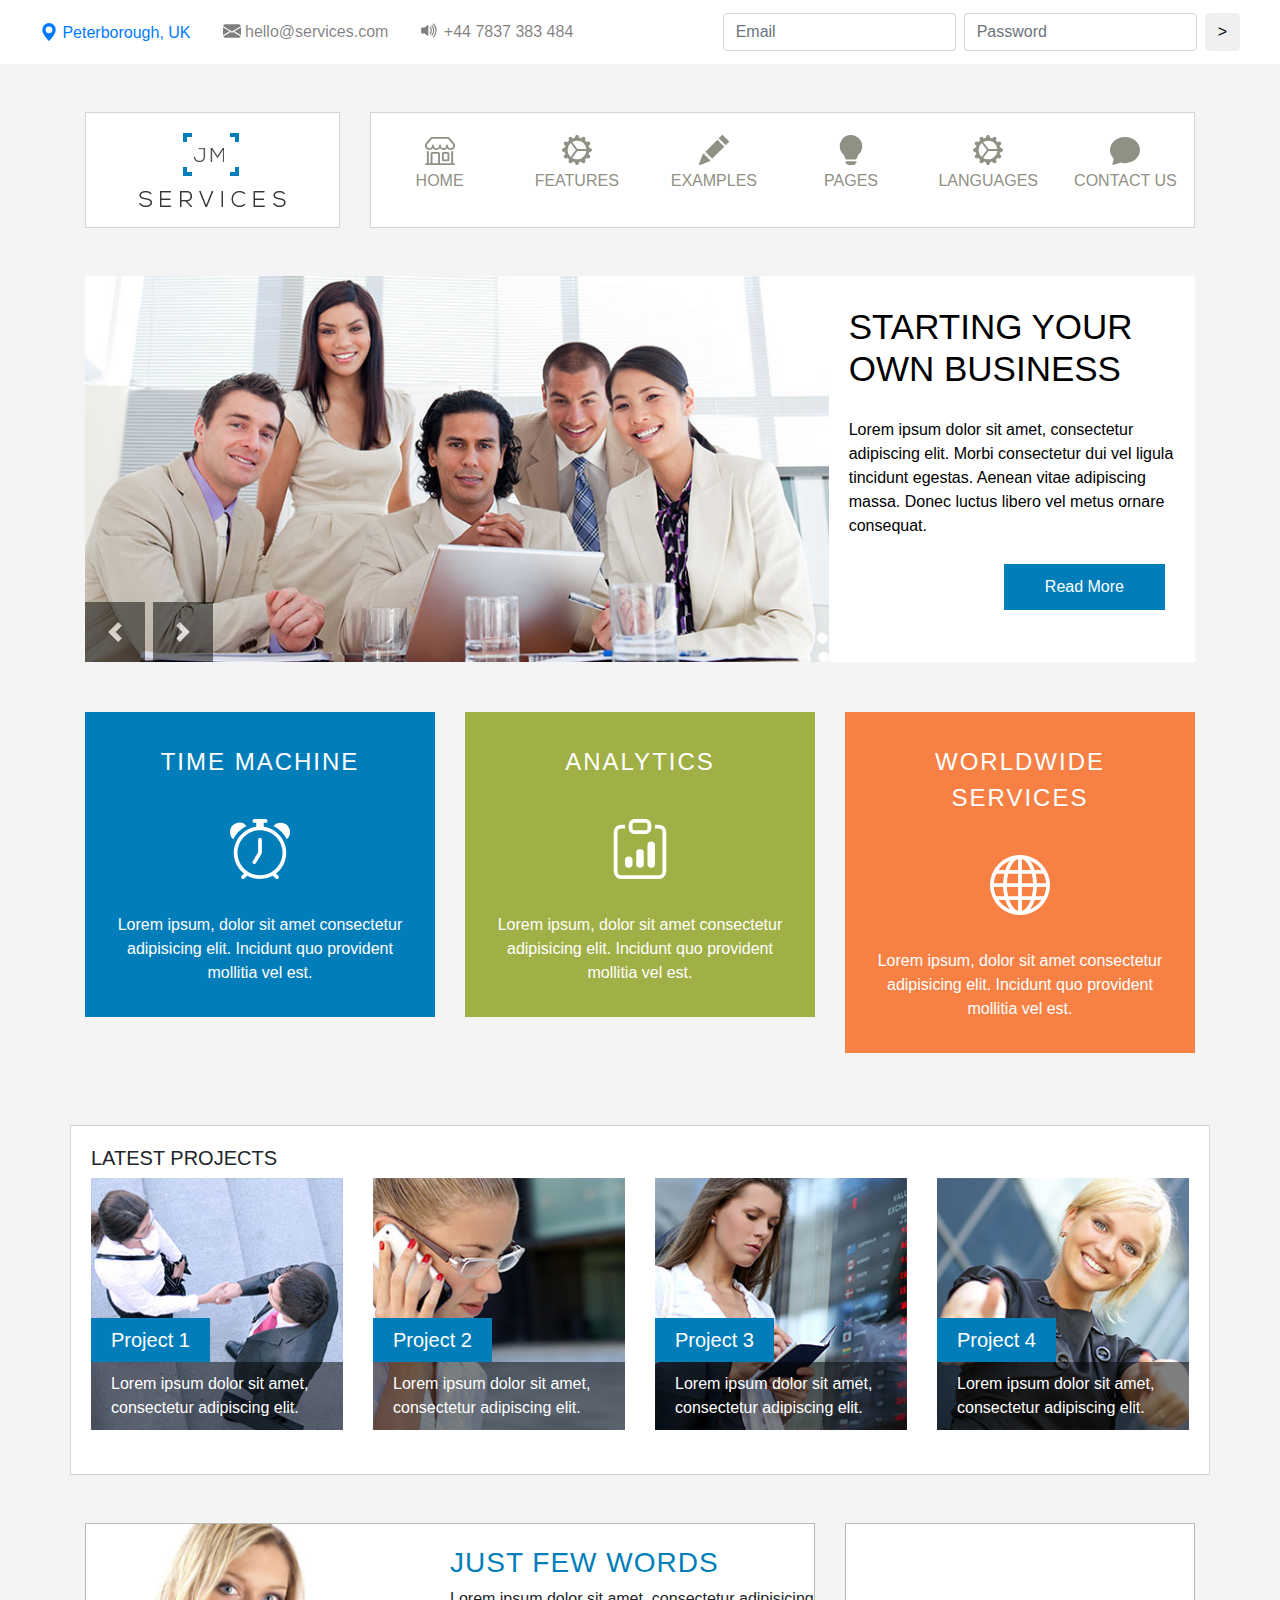
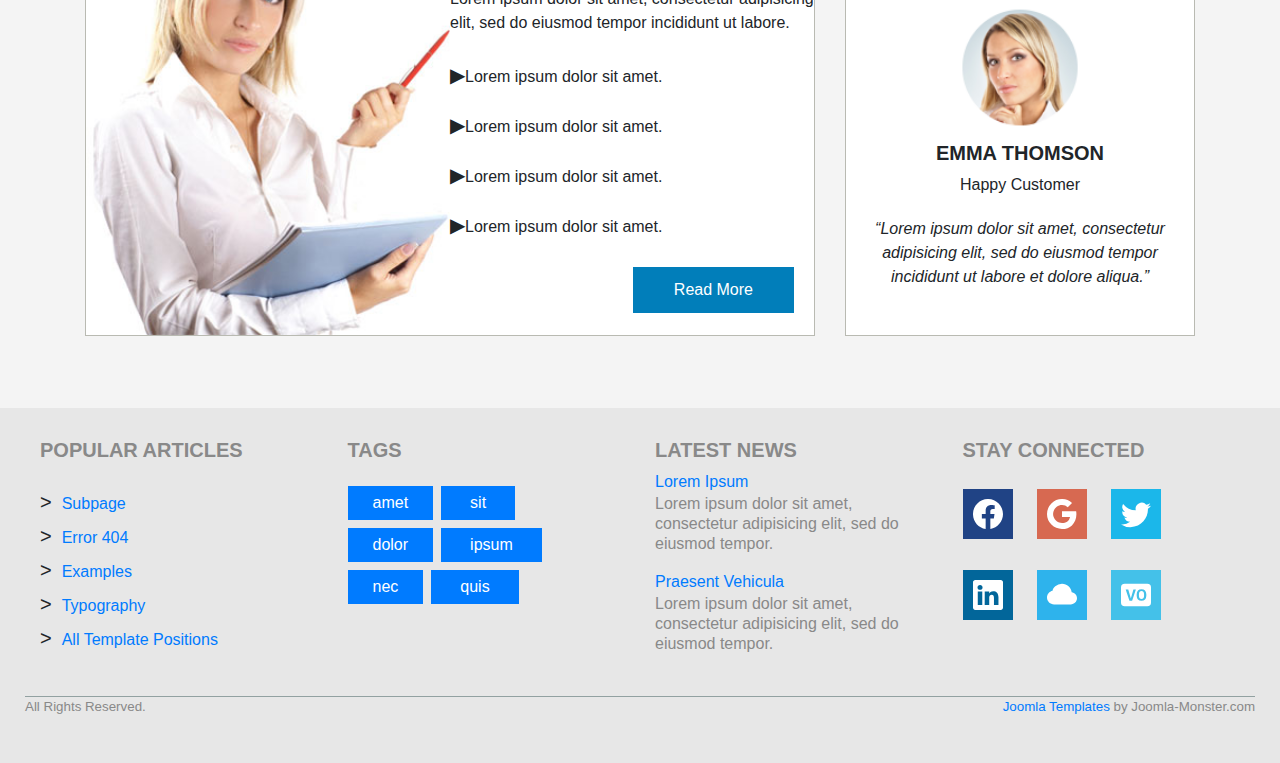
==== commit 21ffa992: "initial commit on branch 12-4-2021" ====
--- a/index.html
+++ b/index.html
@@ -11,161 +11,141 @@
     <!-- Bootstrap CSS -->
     <link
       rel="stylesheet"
-      href="https://stackpath.bootstrapcdn.com/bootstrap/4.1.3/css/bootstrap.min.css"
-      integrity="sha384-MCw98/SFnGE8fJT3GXwEOngsV7Zt27NXFoaoApmYm81iuXoPkFOJwJ8ERdknLPMO"
+      href="https://maxcdn.bootstrapcdn.com/bootstrap/4.0.0/css/bootstrap.min.css"
+      integrity="sha384-Gn5384xqQ1aoWXA+058RXPxPg6fy4IWvTNh0E263XmFcJlSAwiGgFAW/dAiS6JXm"
       crossorigin="anonymous"
     />
 
-    <!-- Own CSS -->
     <link rel="stylesheet" href="./style.css" />
 
-    <!-- Font Awesome -->
-    <script
-      src="https://kit.fontawesome.com/a076d05399.js"
-      crossorigin="anonymous"
-    ></script>
-
-    <title>Bootstrap Assignment</title>
+    <title>Assignment 3</title>
   </head>
 
   <body>
-    <!-- Navigation Bar -->
-
-    <div class="container-fluid header">
-      <nav class="navbar navbar-expand-lg navbar-light">
-        <a class="nav-link" href="#"
-          ><svg
-            xmlns="http://www.w3.org/2000/svg"
-            width="18"
-            height="18"
-            fill="currentColor"
-            class="bi bi-geo-alt-fill ml-50"
-            viewBox="0 0 16 16"
+    <nav class="navbar navbar-expand-lg navbar-light">
+      <a class="nav-link mr-4" href="#"
+        ><svg
+          xmlns="http://www.w3.org/2000/svg"
+          width="18"
+          height="18"
+          fill="currentColor"
+          class="bi bi-geo-alt-fill ml-50"
+          viewBox="0 0 16 16"
+        >
+          <path
+            d="M8 16s6-5.686 6-10A6 6 0 0 0 2 6c0 4.314 6 10 6 10zm0-7a3 3 0 1 1 0-6 3 3 0 0 1 0 6z"
+          />
+        </svg>
+        Peterborough, UK
+      </a>
+      <button
+        class="navbar-toggler"
+        type="button"
+        data-toggle="collapse"
+        data-target="#navbarSupportedContent"
+        aria-controls="navbarSupportedContent"
+        aria-expanded="false"
+        aria-label="Toggle navigation"
+      >
+        <span class="navbar-toggler-icon"></span>
+      </button>
+
+      <div class="collapse navbar-collapse" id="navbarSupportedContent">
+        <ul class="navbar-nav mr-auto">
+          <li class="nav-item">
+            <a class="nav-link mr-3" href="#"
+              ><svg
+                xmlns="http://www.w3.org/2000/svg"
+                width="18"
+                height="18"
+                fill="currentColor"
+                class="bi bi-envelope-fill"
+                viewBox="0 0 16 16"
+              >
+                <path
+                  d="M.05 3.555A2 2 0 0 1 2 2h12a2 2 0 0 1 1.95 1.555L8 8.414.05 3.555zM0 4.697v7.104l5.803-3.558L0 4.697zM6.761 8.83l-6.57 4.027A2 2 0 0 0 2 14h12a2 2 0 0 0 1.808-1.144l-6.57-4.027L8 9.586l-1.239-.757zm3.436-.586L16 11.801V4.697l-5.803 3.546z"
+                />
+              </svg>
+              hello@services.com</a
+            >
+          </li>
+          <li class="nav-item dropdown">
+            <a class="nav-link" href="#"
+              ><svg
+                xmlns="http://www.w3.org/2000/svg"
+                width="19"
+                height="19"
+                fill="currentColor"
+                class="bi bi-volume-up-fill"
+                viewBox="0 0 16 16"
+              >
+                <path
+                  d="M11.536 14.01A8.473 8.473 0 0 0 14.026 8a8.473 8.473 0 0 0-2.49-6.01l-.708.707A7.476 7.476 0 0 1 13.025 8c0 2.071-.84 3.946-2.197 5.303l.708.707z"
+                />
+                <path
+                  d="M10.121 12.596A6.48 6.48 0 0 0 12.025 8a6.48 6.48 0 0 0-1.904-4.596l-.707.707A5.483 5.483 0 0 1 11.025 8a5.483 5.483 0 0 1-1.61 3.89l.706.706z"
+                />
+                <path
+                  d="M8.707 11.182A4.486 4.486 0 0 0 10.025 8a4.486 4.486 0 0 0-1.318-3.182L8 5.525A3.489 3.489 0 0 1 9.025 8 3.49 3.49 0 0 1 8 10.475l.707.707zM6.717 3.55A.5.5 0 0 1 7 4v8a.5.5 0 0 1-.812.39L3.825 10.5H1.5A.5.5 0 0 1 1 10V6a.5.5 0 0 1 .5-.5h2.325l2.363-1.89a.5.5 0 0 1 .529-.06z"
+                />
+              </svg>
+              +44 7837 383 484</a
+            >
+          </li>
+        </ul>
+        <form class="form-inline my-2 my-lg-0">
+          <input
+            class="form-control mr-sm-2"
+            type="email"
+            placeholder="Email"
+            aria-label="Email"
+          />
+          <input
+            class="form-control mr-sm-2"
+            type="password"
+            placeholder="Password"
+            aria-label="Password"
+          />
+          <button
+            class="btn btn-border-none my-2 my-sm-0 align-self-center"
+            type="submit"
           >
-            <path
-              d="M8 16s6-5.686 6-10A6 6 0 0 0 2 6c0 4.314 6 10 6 10zm0-7a3 3 0 1 1 0-6 3 3 0 0 1 0 6z"
-            />
-          </svg>
-          Peterborough, UK
-        </a>
-        <button
-          class="navbar-toggler"
-          type="button"
-          data-toggle="collapse"
-          data-target="#navbarSupportedContent"
-          aria-controls="navbarSupportedContent"
-          aria-expanded="false"
-          aria-label="Toggle navigation"
-        >
-          <span class="navbar-toggler-icon"></span>
-        </button>
-
-        <div class="collapse navbar-collapse" id="navbarSupportedContent">
-          <ul class="navbar-nav mr-auto">
-            <li class="nav-item">
-              <a class="nav-link" href="#"
-                ><svg
+            >
+          </button>
+        </form>
+      </div>
+    </nav>
+
+    <!-- header links -->
+
+    <div class="container mt-5">
+      <div class="row">
+        <div class="col-lg-3">
+          <div class="logo">
+            <img src="./assets/logo.png" alt="logo" />
+          </div>
+        </div>
+        <div class="col-lg-9">
+          <div class="headerLinks">
+            <div class="col-lg-2 col-4">
+              <div class="headerLink">
+                <svg
                   xmlns="http://www.w3.org/2000/svg"
-                  width="18"
-                  height="18"
+                  width="16"
+                  height="16"
                   fill="currentColor"
-                  class="bi bi-envelope-fill"
+                  class="bi bi-shop"
                   viewBox="0 0 16 16"
                 >
                   <path
-                    d="M.05 3.555A2 2 0 0 1 2 2h12a2 2 0 0 1 1.95 1.555L8 8.414.05 3.555zM0 4.697v7.104l5.803-3.558L0 4.697zM6.761 8.83l-6.57 4.027A2 2 0 0 0 2 14h12a2 2 0 0 0 1.808-1.144l-6.57-4.027L8 9.586l-1.239-.757zm3.436-.586L16 11.801V4.697l-5.803 3.546z"
+                    d="M2.97 1.35A1 1 0 0 1 3.73 1h8.54a1 1 0 0 1 .76.35l2.609 3.044A1.5 1.5 0 0 1 16 5.37v.255a2.375 2.375 0 0 1-4.25 1.458A2.371 2.371 0 0 1 9.875 8 2.37 2.37 0 0 1 8 7.083 2.37 2.37 0 0 1 6.125 8a2.37 2.37 0 0 1-1.875-.917A2.375 2.375 0 0 1 0 5.625V5.37a1.5 1.5 0 0 1 .361-.976l2.61-3.045zm1.78 4.275a1.375 1.375 0 0 0 2.75 0 .5.5 0 0 1 1 0 1.375 1.375 0 0 0 2.75 0 .5.5 0 0 1 1 0 1.375 1.375 0 1 0 2.75 0V5.37a.5.5 0 0 0-.12-.325L12.27 2H3.73L1.12 5.045A.5.5 0 0 0 1 5.37v.255a1.375 1.375 0 0 0 2.75 0 .5.5 0 0 1 1 0zM1.5 8.5A.5.5 0 0 1 2 9v6h1v-5a1 1 0 0 1 1-1h3a1 1 0 0 1 1 1v5h6V9a.5.5 0 0 1 1 0v6h.5a.5.5 0 0 1 0 1H.5a.5.5 0 0 1 0-1H1V9a.5.5 0 0 1 .5-.5zM4 15h3v-5H4v5zm5-5a1 1 0 0 1 1-1h2a1 1 0 0 1 1 1v3a1 1 0 0 1-1 1h-2a1 1 0 0 1-1-1v-3zm3 0h-2v3h2v-3z"
                   />
                 </svg>
-                hello@services.com</a
-              >
-            </li>
-            <li class="nav-item dropdown">
-              <a class="nav-link" href="#"
-                ><svg
-                  xmlns="http://www.w3.org/2000/svg"
-                  width="19"
-                  height="19"
-                  fill="currentColor"
-                  class="bi bi-volume-up-fill"
-                  viewBox="0 0 16 16"
-                >
-                  <path
-                    d="M11.536 14.01A8.473 8.473 0 0 0 14.026 8a8.473 8.473 0 0 0-2.49-6.01l-.708.707A7.476 7.476 0 0 1 13.025 8c0 2.071-.84 3.946-2.197 5.303l.708.707z"
-                  />
-                  <path
-                    d="M10.121 12.596A6.48 6.48 0 0 0 12.025 8a6.48 6.48 0 0 0-1.904-4.596l-.707.707A5.483 5.483 0 0 1 11.025 8a5.483 5.483 0 0 1-1.61 3.89l.706.706z"
-                  />
-                  <path
-                    d="M8.707 11.182A4.486 4.486 0 0 0 10.025 8a4.486 4.486 0 0 0-1.318-3.182L8 5.525A3.489 3.489 0 0 1 9.025 8 3.49 3.49 0 0 1 8 10.475l.707.707zM6.717 3.55A.5.5 0 0 1 7 4v8a.5.5 0 0 1-.812.39L3.825 10.5H1.5A.5.5 0 0 1 1 10V6a.5.5 0 0 1 .5-.5h2.325l2.363-1.89a.5.5 0 0 1 .529-.06z"
-                  />
-                </svg>
-                +44 7837 383 484</a
-              >
-            </li>
-          </ul>
-          <form class="form-inline my-2 my-lg-0">
-            <input
-              class="form-control mr-sm-2"
-              type="email"
-              placeholder="Email"
-              aria-label="Email"
-            />
-            <input
-              class="form-control mr-sm-2"
-              type="password"
-              placeholder="Password"
-              aria-label="Password"
-            />
-            <button class="btn btn-border-none my-2 my-sm-0" type="submit">
-              >
-            </button>
-          </form>
-        </div>
-      </nav>
-    </div>
-
-    <!-- Body -->
-    <div class="container body">
-      <div class="row">
-        <div class="col-lg-3 w-100">
-          <div class="panel1 panel-default">
-            <div class="panel-body">
-              <a href="#"
-                ><img
-                  src="https://templates.joomla-monster.com/joomla30/jm-services/images/logo.png"
-                  alt="logo"
-              /></a>
-            </div>
-          </div>
-        </div>
-        <div class="col-lg-9 w-100 panel-group">
-          <div class="panel panel-default">
-            <div class="panel-body">
-              <a href="#">
-                <svg
-                  xmlns="http://www.w3.org/2000/svg"
-                  width="36"
-                  height="36"
-                  fill="currentColor"
-                  class="bi bi-house-fill"
-                  viewBox="0 0 16 16"
-                >
-                  <path
-                    fill-rule="evenodd"
-                    d="m8 3.293 6 6V13.5a1.5 1.5 0 0 1-1.5 1.5h-9A1.5 1.5 0 0 1 2 13.5V9.293l6-6zm5-.793V6l-2-2V2.5a.5.5 0 0 1 .5-.5h1a.5.5 0 0 1 .5.5z"
-                  />
-                  <path
-                    fill-rule="evenodd"
-                    d="M7.293 1.5a1 1 0 0 1 1.414 0l6.647 6.646a.5.5 0 0 1-.708.708L8 2.207 1.354 8.854a.5.5 0 1 1-.708-.708L7.293 1.5z"
-                  />
-                </svg>
-              </a>
-              <p>HOME</p>
-            </div>
-          </div>
-          <div class="panel panel-default">
-            <div class="panel-body">
-              <a href="#">
+                <p>HOME</p>
+              </div>
+            </div>
+            <div class="col-lg-2 col-4">
+              <div class="headerLink">
                 <svg
                   xmlns="http://www.w3.org/2000/svg"
                   width="36"
@@ -178,13 +158,11 @@
                     d="M7.068.727c.243-.97 1.62-.97 1.864 0l.071.286a.96.96 0 0 0 1.622.434l.205-.211c.695-.719 1.888-.03 1.613.931l-.08.284a.96.96 0 0 0 1.187 1.187l.283-.081c.96-.275 1.65.918.931 1.613l-.211.205a.96.96 0 0 0 .434 1.622l.286.071c.97.243.97 1.62 0 1.864l-.286.071a.96.96 0 0 0-.434 1.622l.211.205c.719.695.03 1.888-.931 1.613l-.284-.08a.96.96 0 0 0-1.187 1.187l.081.283c.275.96-.918 1.65-1.613.931l-.205-.211a.96.96 0 0 0-1.622.434l-.071.286c-.243.97-1.62.97-1.864 0l-.071-.286a.96.96 0 0 0-1.622-.434l-.205.211c-.695.719-1.888.03-1.613-.931l.08-.284a.96.96 0 0 0-1.186-1.187l-.284.081c-.96.275-1.65-.918-.931-1.613l.211-.205a.96.96 0 0 0-.434-1.622l-.286-.071c-.97-.243-.97-1.62 0-1.864l.286-.071a.96.96 0 0 0 .434-1.622l-.211-.205c-.719-.695-.03-1.888.931-1.613l.284.08a.96.96 0 0 0 1.187-1.186l-.081-.284c-.275-.96.918-1.65 1.613-.931l.205.211a.96.96 0 0 0 1.622-.434l.071-.286zM12.973 8.5H8.25l-2.834 3.779A4.998 4.998 0 0 0 12.973 8.5zm0-1a4.998 4.998 0 0 0-7.557-3.779l2.834 3.78h4.723zM5.048 3.967c-.03.021-.058.043-.087.065l.087-.065zm-.431.355A4.984 4.984 0 0 0 3.002 8c0 1.455.622 2.765 1.615 3.678L7.375 8 4.617 4.322zm.344 7.646.087.065-.087-.065z"
                   />
                 </svg>
-              </a>
-              <p>FEATURES</p>
-            </div>
-          </div>
-          <div class="panel panel-default">
-            <div class="panel-body">
-              <a href="#">
+                <p>FEATURES</p>
+              </div>
+            </div>
+            <div class="col-lg-2 col-4">
+              <div class="headerLink">
                 <svg
                   xmlns="http://www.w3.org/2000/svg"
                   width="36"
@@ -197,13 +175,11 @@
                     d="M12.854.146a.5.5 0 0 0-.707 0L10.5 1.793 14.207 5.5l1.647-1.646a.5.5 0 0 0 0-.708l-3-3zm.646 6.061L9.793 2.5 3.293 9H3.5a.5.5 0 0 1 .5.5v.5h.5a.5.5 0 0 1 .5.5v.5h.5a.5.5 0 0 1 .5.5v.5h.5a.5.5 0 0 1 .5.5v.207l6.5-6.5zm-7.468 7.468A.5.5 0 0 1 6 13.5V13h-.5a.5.5 0 0 1-.5-.5V12h-.5a.5.5 0 0 1-.5-.5V11h-.5a.5.5 0 0 1-.5-.5V10h-.5a.499.499 0 0 1-.175-.032l-.179.178a.5.5 0 0 0-.11.168l-2 5a.5.5 0 0 0 .65.65l5-2a.5.5 0 0 0 .168-.11l.178-.178z"
                   />
                 </svg>
-              </a>
-              <p>EXAMPLES</p>
-            </div>
-          </div>
-          <div class="panel panel-default">
-            <div class="panel-body">
-              <a href="#">
+                <p>EXAMPLES</p>
+              </div>
+            </div>
+            <div class="col-lg-2 col-4">
+              <div class="headerLink">
                 <svg
                   xmlns="http://www.w3.org/2000/svg"
                   width="36"
@@ -216,13 +192,11 @@
                     d="M2 6a6 6 0 1 1 10.174 4.31c-.203.196-.359.4-.453.619l-.762 1.769A.5.5 0 0 1 10.5 13h-5a.5.5 0 0 1-.46-.302l-.761-1.77a1.964 1.964 0 0 0-.453-.618A5.984 5.984 0 0 1 2 6zm3 8.5a.5.5 0 0 1 .5-.5h5a.5.5 0 0 1 0 1l-.224.447a1 1 0 0 1-.894.553H6.618a1 1 0 0 1-.894-.553L5.5 15a.5.5 0 0 1-.5-.5z"
                   />
                 </svg>
-              </a>
-              <p>PAGES</p>
-            </div>
-          </div>
-          <div class="panel panel-default">
-            <div class="panel-body">
-              <a href="#">
+                <p>PAGES</p>
+              </div>
+            </div>
+            <div class="col-lg-2 col-4">
+              <div class="headerLink">
                 <svg
                   xmlns="http://www.w3.org/2000/svg"
                   width="36"
@@ -235,13 +209,11 @@
                     d="M7.068.727c.243-.97 1.62-.97 1.864 0l.071.286a.96.96 0 0 0 1.622.434l.205-.211c.695-.719 1.888-.03 1.613.931l-.08.284a.96.96 0 0 0 1.187 1.187l.283-.081c.96-.275 1.65.918.931 1.613l-.211.205a.96.96 0 0 0 .434 1.622l.286.071c.97.243.97 1.62 0 1.864l-.286.071a.96.96 0 0 0-.434 1.622l.211.205c.719.695.03 1.888-.931 1.613l-.284-.08a.96.96 0 0 0-1.187 1.187l.081.283c.275.96-.918 1.65-1.613.931l-.205-.211a.96.96 0 0 0-1.622.434l-.071.286c-.243.97-1.62.97-1.864 0l-.071-.286a.96.96 0 0 0-1.622-.434l-.205.211c-.695.719-1.888.03-1.613-.931l.08-.284a.96.96 0 0 0-1.186-1.187l-.284.081c-.96.275-1.65-.918-.931-1.613l.211-.205a.96.96 0 0 0-.434-1.622l-.286-.071c-.97-.243-.97-1.62 0-1.864l.286-.071a.96.96 0 0 0 .434-1.622l-.211-.205c-.719-.695-.03-1.888.931-1.613l.284.08a.96.96 0 0 0 1.187-1.186l-.081-.284c-.275-.96.918-1.65 1.613-.931l.205.211a.96.96 0 0 0 1.622-.434l.071-.286zM12.973 8.5H8.25l-2.834 3.779A4.998 4.998 0 0 0 12.973 8.5zm0-1a4.998 4.998 0 0 0-7.557-3.779l2.834 3.78h4.723zM5.048 3.967c-.03.021-.058.043-.087.065l.087-.065zm-.431.355A4.984 4.984 0 0 0 3.002 8c0 1.455.622 2.765 1.615 3.678L7.375 8 4.617 4.322zm.344 7.646.087.065-.087-.065z"
                   />
                 </svg>
-              </a>
-              <p>LANGUAGES</p>
-            </div>
-          </div>
-          <div class="panel panel-default">
-            <div class="panel-body">
-              <a href="#">
+                <p>LANGUAGES</p>
+              </div>
+            </div>
+            <div class="col-lg-2 col-4">
+              <div class="headerLink">
                 <svg
                   xmlns="http://www.w3.org/2000/svg"
                   width="36"
@@ -254,40 +226,112 @@
                     d="M8 15c4.418 0 8-3.134 8-7s-3.582-7-8-7-8 3.134-8 7c0 1.76.743 3.37 1.97 4.6-.097 1.016-.417 2.13-.771 2.966-.079.186.074.394.273.362 2.256-.37 3.597-.938 4.18-1.234A9.06 9.06 0 0 0 8 15z"
                   />
                 </svg>
-              </a>
-              <p>CONTACT US</p>
+                <p>CONTACT US</p>
+              </div>
             </div>
           </div>
         </div>
       </div>
     </div>
 
-    <!-- Body row 2 -->
-    <div class="container d-flex justify-content-center">
-      <div class="row row2">
-        <div class="col-lg-7 col-12 p-0">
-          <img
-            src="https://templates.joomla-monster.com/joomla30/jm-services/images/djimageslider/header/header2.jpg"
-            alt="img"
-          />
-        </div>
-        <div class="col-lg-5 col-12 row2_1 pl-4 pt-3 pr-4">
-          <h2>STARTING YOUR OWN BUSINESS</h2>
-          <p>
-            Lorem ipsum dolor sit, amet consectetur adipisicing elit. Nam
-            repellendus velit sit sunt ex? Quidem aliquam quisquam non facilis
-            soluta error odio quibusdam ea porro. Provident esse aliquid maxime
-            ipsum.
-          </p>
-          <button class="btn btn-primary w-50 float-right">Read More</button>
+    <!-- Own business section -->
+
+    <div class="container mt-5">
+      <div class="row">
+        <div class="col-lg-12">
+          <div
+            id="carouselExampleIndicators"
+            class="carousel slide"
+            data-interval="false"
+            data-ride="carousel"
+          >
+            <div class="carousel-inner">
+              <div class="carousel-item active">
+                <img
+                  class="d-block"
+                  src="./assets/header2.jpg"
+                  alt="First slide"
+                />
+                <div class="carousel-caption d-md-block">
+                  <h2>STARTING YOUR OWN BUSINESS</h2>
+                  <p>
+                    Lorem ipsum dolor sit amet, consectetur adipiscing elit.
+                    Morbi consectetur dui vel ligula tincidunt egestas. Aenean
+                    vitae adipiscing massa. Donec luctus libero vel metus ornare
+                    consequat.
+                  </p>
+                  <button class="btn float-right">Read More</button>
+                </div>
+              </div>
+              <div class="carousel-item">
+                <img
+                  class="d-block"
+                  src="./assets/header1.jpg"
+                  alt="Second slide"
+                />
+                <div class="carousel-caption d-md-block">
+                  <h2>MICROSOFT OFFICE TRAINING</h2>
+                  <p>
+                    Lorem ipsum dolor sit amet, consectetur adipiscing elit.
+                    Morbi consectetur dui vel ligula tincidunt egestas. Aenean
+                    vitae adipiscing massa. Donec luctus libero vel metus ornare
+                    consequat.
+                  </p>
+                  <button class="btn float-right">Read More</button>
+                </div>
+              </div>
+              <div class="carousel-item">
+                <img
+                  class="d-block"
+                  src="./assets/header3.jpg"
+                  alt="Third slide"
+                />
+                <div class="carousel-caption d-md-block">
+                  <h2>ANDROID DEVELOPMENT</h2>
+                  <p>
+                    Lorem ipsum dolor sit amet, consectetur adipiscing elit.
+                    Morbi consectetur dui vel ligula tincidunt egestas. Aenean
+                    vitae adipiscing massa. Donec luctus libero vel metus ornare
+                    consequat.
+                  </p>
+                  <button class="btn float-right">Read More</button>
+                </div>
+              </div>
+            </div>
+
+            <a
+              class="carousel-control-prev"
+              href="#carouselExampleIndicators"
+              role="button"
+              data-slide="prev"
+            >
+              <span
+                class="carousel-control-prev-icon"
+                aria-hidden="true"
+              ></span>
+            </a>
+
+            <a
+              class="carousel-control-next"
+              href="#carouselExampleIndicators"
+              role="button"
+              data-slide="next"
+            >
+              <span
+                class="carousel-control-next-icon"
+                aria-hidden="true"
+              ></span>
+            </a>
+          </div>
         </div>
       </div>
     </div>
 
-    <!-- Row 3 -->
+    <!-- time machine -->
+
     <div class="container">
       <div class="row row3">
-        <div class="col-lg-4">
+        <div class="col-lg-4 col-md-4 pb-4">
           <div class="span1">
             <p>TIME MACHINE</p>
             <svg
@@ -311,7 +355,7 @@
             </div>
           </div>
         </div>
-        <div class="col-lg-4">
+        <div class="col-lg-4 col-md-4 pb-4">
           <div class="span2">
             <p>ANALYTICS</p>
             <svg
@@ -338,7 +382,7 @@
             </div>
           </div>
         </div>
-        <div class="col-lg-4">
+        <div class="col-lg-4 col-md-4 pb-4">
           <div class="span3">
             <p>WORLDWIDE SERVICES</p>
             <svg
@@ -362,87 +406,78 @@
       </div>
     </div>
 
-    <!-- Row 4 -->
-
-    <div class="container row4">
+    <!-- Projects -->
+
+    <div class="container mt-5 rowProject">
       <h5>LATEST PROJECTS</h5>
       <div class="row">
-        <div class="col-lg-3 col-sm-6 col-6 mb-5 project1Img">
-          <div class="project1">
-            <div>
-              <h6>PROJECT1</h6>
-            </div>
-            <div class="project1Para">
-              <p>Lorem ipsum dolor sit amet consectetur adipisicing elit.</p>
-            </div>
-          </div>
-        </div>
-        <div class="col-lg-3 col-sm-6 col-6 mb-5 project2Img">
-          <div class="project2">
-            <div>
-              <h6>PROJECT2</h6>
-            </div>
-            <div class="project2Para">
-              <p>Lorem ipsum dolor sit amet consectetur adipisicing elit.</p>
-            </div>
-          </div>
-        </div>
-        <div class="col-lg-3 col-sm-6 col-6 mb-5 project3Img">
-          <div class="project3">
-            <div>
-              <h6>PROJECT3</h6>
-            </div>
-            <div class="project3Para">
-              <p>Lorem ipsum dolor sit amet consectetur adipisicing elit.</p>
-            </div>
-          </div>
-        </div>
-        <div class="col-lg-3 col-sm-6 col-6 mb-5 project4Img">
-          <div class="project4">
-            <div>
-              <h6>PROJECT4</h6>
-            </div>
-            <div class="project4Para">
-              <p>Lorem ipsum dolor sit amet consectetur adipisicing elit.</p>
+        <div class="col-lg-3 col-sm-6 col-6 pb-md-4 pb-4">
+          <div class="project">
+            <img src="./assets/project1.jpg" alt="project1" class="projImage" />
+            <div class="projectHead">
+              <h5 class="mb-0">Project 1</h5>
+              <p>Lorem ipsum dolor sit amet, consectetur adipiscing elit.</p>
+            </div>
+          </div>
+        </div>
+        <div class="col-lg-3 col-sm-6 col-6 pb-md-4 pb-4">
+          <div class="project">
+            <img src="./assets/project2.jpg" alt="project2" class="projImage" />
+            <div class="projectHead">
+              <h5 class="mb-0">Project 2</h5>
+              <p>Lorem ipsum dolor sit amet, consectetur adipiscing elit.</p>
+            </div>
+          </div>
+        </div>
+        <div class="col-lg-3 col-sm-6 col-6 pb-md-4 pb-4">
+          <div class="project">
+            <img src="./assets/project3.jpg" alt="project3" class="projImage" />
+            <div class="projectHead">
+              <h5 class="mb-0">Project 3</h5>
+              <p>Lorem ipsum dolor sit amet, consectetur adipiscing elit.</p>
+            </div>
+          </div>
+        </div>
+        <div class="col-lg-3 col-sm-6 col-6 pb-md-4 pb-4">
+          <div class="project">
+            <img src="./assets/project4.jpg" alt="project4" class="projImage" />
+            <div class="projectHead">
+              <h5 class="mb-0">Project 4</h5>
+              <p>Lorem ipsum dolor sit amet, consectetur adipiscing elit.</p>
             </div>
           </div>
         </div>
       </div>
     </div>
 
-    <!-- row 5 -->
-
-    <div class="container">
-      <div class="row row5 gx-5">
-        <div class="col-lg-8 col-md-8 pr-3 mb-5 pl-0 pt-0 pb-0">
+    <!-- Profile section -->
+
+    <div class="container mt-5">
+      <div class="row">
+        <div class="col-lg-8 col-md-8 pb-4">
           <div class="row5Left">
             <div>
-              <img
-                src="https://templates.joomla-monster.com/joomla30/jm-services/images/modules/custom1.jpg"
-                alt="img"
-              />
-            </div>
-            <div class="pt-4 pl-4 pr-4">
+              <img src="./assets/custom1.jpg" alt="img" />
+            </div>
+            <div class="row5Left_1">
               <h3>JUST FEW WORDS</h3>
-              <p>Lorem ipsum dolor, sit amet consectetur adipisicing elit.</p>
+              <p>
+                Lorem ipsum dolor sit amet, consectetur adipisicing elit, sed do
+                eiusmod tempor incididunt ut labore.
+              </p>
               <ul>
-                <li data-icon="▶">Demo text ajhshjdahdja vbmnbm abjdbjadj</li>
-                <li data-icon="▶">Demo text ajhshjdahdja vbmnbm abjdbjadj</li>
-                <li data-icon="▶">Demo text ajhshjdahdja vbmnbm abjdbjadj</li>
-                <li data-icon="▶">Demo text ajhshjdahdja vbmnbm abjdbjadj</li>
+                <li data-icon="▶">Lorem ipsum dolor sit amet.</li>
+                <li data-icon="▶">Lorem ipsum dolor sit amet.</li>
+                <li data-icon="▶">Lorem ipsum dolor sit amet.</li>
+                <li data-icon="▶">Lorem ipsum dolor sit amet.</li>
               </ul>
-              <button class="btn btn-primary float-right w-50">
-                Read More
-              </button>
-            </div>
-          </div>
-        </div>
-        <div class="col-lg-4 col-md-4 mb-5 pl-3 pr-0 pt-0 pb-0">
+              <button class="btn float-right">Read More</button>
+            </div>
+          </div>
+        </div>
+        <div class="col-lg-4 col-md-4 pb-4">
           <div class="row5Right">
-            <img
-              src="https://templates.joomla-monster.com/joomla30/jm-services/images/djimageslider/testimonials/testimonials1.png"
-              alt="img"
-            />
+            <img src="./assets/testimonials1.png" alt="img" />
             <h5>EMMA THOMSON</h5>
             <span>Happy Customer</span>
             <p>
@@ -456,9 +491,9 @@
 
     <!-- Footer -->
 
-    <div class="container-fluid footer">
+    <div class="container-fluid mt-5 footer">
       <div class="row">
-        <div class="col-lg-3">
+        <div class="col-lg-3 col-md-6">
           <h5>POPULAR ARTICLES</h5>
           <ul class="ul mt-4">
             <li data-icon1=">"><a href="#">Subpage</a></li>
@@ -468,7 +503,7 @@
             <li data-icon1=">"><a href="#">All Template Positions</a></li>
           </ul>
         </div>
-        <div class="col-lg-3 footerButton">
+        <div class="col-lg-3 col-md-6 footerButton">
           <h5>TAGS</h5>
           <div class="d-flex mt-4">
             <div>
@@ -501,7 +536,7 @@
             </div>
           </div>
         </div>
-        <div class="col-lg-3 footerNews">
+        <div class="col-lg-3 col-md-6 footerNews">
           <h5>LATEST NEWS</h5>
           <span class="mt-4"><a href="#">Lorem Ipsum</a></span>
           <p>
@@ -514,7 +549,7 @@
             eiusmod tempor.
           </p>
         </div>
-        <div class="col-lg-3 footerConnected">
+        <div class="col-lg-3 col-md-6 footerConnected">
           <h5>STAY CONNECTED</h5>
           <div class="d-flex mt-4">
             <div class="footerFb">
@@ -617,19 +652,21 @@
       </div>
     </div>
 
+    <!-- script tags -->
+
     <script
-      src="https://code.jquery.com/jquery-3.3.1.slim.min.js"
-      integrity="sha384-q8i/X+965DzO0rT7abK41JStQIAqVgRVzpbzo5smXKp4YfRvH+8abtTE1Pi6jizo"
+      src="https://code.jquery.com/jquery-3.2.1.slim.min.js"
+      integrity="sha384-KJ3o2DKtIkvYIK3UENzmM7KCkRr/rE9/Qpg6aAZGJwFDMVNA/GpGFF93hXpG5KkN"
       crossorigin="anonymous"
     ></script>
     <script
-      src="https://cdnjs.cloudflare.com/ajax/libs/popper.js/1.14.3/umd/popper.min.js"
-      integrity="sha384-ZMP7rVo3mIykV+2+9J3UJ46jBk0WLaUAdn689aCwoqbBJiSnjAK/l8WvCWPIPm49"
+      src="https://cdnjs.cloudflare.com/ajax/libs/popper.js/1.12.9/umd/popper.min.js"
+      integrity="sha384-ApNbgh9B+Y1QKtv3Rn7W3mgPxhU9K/ScQsAP7hUibX39j7fakFPskvXusvfa0b4Q"
       crossorigin="anonymous"
     ></script>
     <script
-      src="https://stackpath.bootstrapcdn.com/bootstrap/4.1.3/js/bootstrap.min.js"
-      integrity="sha384-ChfqqxuZUCnJSK3+MXmPNIyE6ZbWh2IMqE241rYiqJxyMiZ6OW/JmZQ5stwEULTy"
+      src="https://maxcdn.bootstrapcdn.com/bootstrap/4.0.0/js/bootstrap.min.js"
+      integrity="sha384-JZR6Spejh4U02d8jOt6vLEHfe/JQGiRRSQQxSfFWpi1MquVdAyjUar5+76PVCmYl"
       crossorigin="anonymous"
     ></script>
   </body>
--- a/style.css
+++ b/style.css
@@ -1,278 +1,459 @@
 * {
   margin: 0;
+  padding: 0;
+  -webkit-box-sizing: border-box;
+          box-sizing: border-box;
+}
+
+body {
+  background-color: #f4f4f4;
+}
+
+.navbar {
+  background-color: white;
+  padding-left: 40px;
+  padding-right: 40px;
+}
+
+.nav-link {
+  padding: 0;
+}
+
+svg {
+  position: relative;
+  top: 3px;
+}
+
+.logo {
+  border: 1px solid lightgray;
+  background-color: white;
+  width: 100%;
+  text-align: center;
+  padding: 20px 40px 20px 40px;
+}
+
+.logo img {
+  -webkit-box-sizing: border-box;
+          box-sizing: border-box;
+}
+
+.headerLinks {
+  border: 1px solid lightgrey;
+  background-color: white;
+  height: 100%;
+  width: 100%;
+  display: -webkit-box;
+  display: -ms-flexbox;
+  display: flex;
+  -ms-flex-wrap: wrap;
+      flex-wrap: wrap;
+}
+
+.headerLinks div {
+  margin: auto;
+}
+
+.headerLinks div .headerLink {
+  text-align: center;
+  cursor: pointer;
+  color: #909184;
+}
+
+.headerLinks div .headerLink svg {
   padding: 0px;
-  box-sizing: border-box;
-  max-width: 1440px;
-}
-
-body {
-  background-color: #fdf9f9;
-}
-
-/* .container {
-  padding-left: 30px;
-  padding-right: 30px;
-} */
-
-/* Navbar */
-
-.header {
-  border-bottom: 1px solid #e8e8e8;
-}
-
-.nav-link,
-.collapse > .navbar-nav > .nav-item > .nav-link {
-  color: #b9bab2;
-  display: flex;
-  align-items: center;
-}
-
-.nav-link:hover,
-.collapse > .navbar-nav > .nav-item > .nav-link:hover {
-  color: #b9bab2;
-  text-decoration: underline;
-}
-
-svg {
-  margin-right: 10px;
-}
-
-/* body */
-
-.body {
-  padding-top: 30px;
-}
-
-.panel1 {
-  text-align: center;
-  border: 1px solid #e7e7e7;
-  background-color: #ffffff;
+  width: 30px;
+  height: 30px;
+}
+
+@media screen and (max-width: 426px) {
+  .headerLinks div .headerLink svg {
+    padding: 5px;
+  }
+}
+
+.carousel-control-prev, .carousel-control-next,
+.carousel-control-next {
+  background-color: black;
+  width: -webkit-fit-content;
+  width: -moz-fit-content;
+  width: fit-content;
+  height: -webkit-fit-content;
+  height: -moz-fit-content;
+  height: fit-content;
   padding: 20px;
 }
 
-.panel-group {
-  display: flex;
-  width: 100%;
-  justify-content: center;
-}
-
-@media screen and (max-width: 426px) {
-  .panel-group {
+@media screen and (max-width: 426px) {
+  .carousel-control-prev, .carousel-control-next,
+  .carousel-control-next {
+    padding: 7px;
+  }
+}
+
+.carousel-control-prev, .carousel-control-next {
+  position: absolute;
+  top: auto;
+}
+
+.carousel-control-next {
+  right: 88.5%;
+}
+
+@media screen and (max-width: 769px) {
+  .carousel-control-next {
+    right: 82%;
+  }
+}
+
+.carousel-item img {
+  width: 67%;
+}
+
+@media screen and (max-width: 426px) {
+  .carousel-item img {
+    width: 100%;
+  }
+}
+
+.carousel-caption {
+  position: absolute;
+  width: 33%;
+  background-color: white;
+  top: 0;
+  left: 67%;
+  height: 100%;
+}
+
+@media screen and (max-width: 426px) {
+  .carousel-caption {
     display: none;
   }
 }
 
-.panel {
-  text-align: center;
-  border: 1px solid #e7e7e7;
-  background-color: #ffffff;
-  width: 100%;
-}
-
-.panel-body {
-  text-align: center;
-  color: #017eba;
-}
-
-.panel-body > a > svg {
-  margin-top: 35px;
-  margin-left: 10px;
-  color: #909184;
-}
-
-.panel-body > a > img {
-  margin-top: 20px;
-}
-
-.panel-body > p {
-  margin-top: 25px;
-}
-
-.panel-body > p:hover {
-  cursor: pointer;
-}
-
-.row2 {
-  margin-top: 50px;
-  width: 100%;
-  padding: 0;
-}
-
-.row2_1 {
-  background-color: #ffffff;
-  width: 100%;
-}
-
-.row2_1 > h2 {
-  font-weight: normal;
-}
-
-.row2 > div > img {
-  width: 100%;
-  /* margin-left: 15px; */
+.carousel-caption h2 {
+  padding: 10px 20px 10px 20px;
+  font-weight: 400;
+  font-size: 35px;
+  text-align: left;
+  color: black;
+}
+
+@media screen and (max-width: 769px) {
+  .carousel-caption h2 {
+    font-size: 15px;
+    padding: 0px 10px 5px 10px;
+  }
+}
+
+.carousel-caption p {
+  color: black;
+  text-align: left;
+  padding: 10px 20px 10px 20px;
+  font-weight: lighter;
+}
+
+@media screen and (max-width: 769px) {
+  .carousel-caption p {
+    font-size: small;
+    padding: 0px 10px 0px 10px;
+  }
+}
+
+.carousel-caption button {
+  border-radius: 0;
+  padding: 10px 40px 10px 40px;
+  margin-right: 30px;
+  background-color: #017eba;
+  color: white;
+}
+
+@media screen and (max-width: 769px) {
+  .carousel-caption button {
+    padding: 5px 20px 5px 20px;
+    margin-top: 0;
+    font-size: small;
+  }
 }
 
 .row3 {
   margin-top: 50px;
-  /* background-color: red; */
   text-align: center;
   color: white;
 }
 
-.row3 > div > .span1 {
+.span1, .span2, .span3 {
   background-color: #017eba;
+  border: 2px solid #017eba;
   padding: 30px;
   width: 100%;
-  margin-bottom: 20px;
-}
-
-.span1 > p {
+}
+
+.span1:hover, .span2:hover, .span3:hover {
+  background-color: white;
+  cursor: pointer;
+  color: #017eba;
+  -webkit-transition: 0.2s;
+  transition: 0.2s;
+}
+
+.span1 p, .span2 p, .span3 p {
   font-size: x-large;
   font-weight: normal;
   letter-spacing: 2px;
 }
 
-.row3 > div > .span2 {
+@media screen and (max-width: 769px) {
+  .span1 p, .span2 p, .span3 p {
+    font-size: medium;
+  }
+}
+
+.span2 {
   background-color: #a0b046;
-  width: 100%;
-  padding: 30px;
-  margin-bottom: 20px;
-}
-
-.span2 > p {
+  border: 2px solid #a0b046;
+}
+
+.span2:hover {
+  background-color: white;
+  cursor: pointer;
+  color: #a0b046;
+  -webkit-transition: 0.2s;
+  transition: 0.2s;
+  border: 2px solid #a0b046;
+}
+
+.span2 p {
   font-size: x-large;
   font-weight: normal;
   letter-spacing: 2px;
 }
 
-.row3 > div > .span3 {
+@media screen and (max-width: 769px) {
+  .span2 p {
+    font-size: medium;
+  }
+}
+
+.span3 {
   background-color: #f78145;
-  width: 100%;
-  padding: 30px;
-  margin-bottom: 20px;
-}
-
-.span3 > p {
+  border: 2px solid #f78145;
+}
+
+.span3:hover {
+  background-color: white;
+  cursor: pointer;
+  color: #f78145;
+  -webkit-transition: 0.2s;
+  transition: 0.2s;
+  border: 2px solid #f78145;
+}
+
+.span3 p {
   font-size: x-large;
   font-weight: normal;
   letter-spacing: 2px;
 }
 
-.span1 > svg,
-.span2 > svg,
-.span3 > svg {
+@media screen and (max-width: 769px) {
+  .span3 p {
+    font-size: medium;
+  }
+}
+
+.span1 svg, .span2 svg, .span3 svg,
+.span2 svg,
+.span3 svg {
   width: 60px;
   margin-top: 20px;
   height: 60px;
 }
 
-.span1 > div,
-.span2 > div,
-.span3 > div {
+@media screen and (max-width: 769px) {
+  .span1 svg, .span2 svg, .span3 svg,
+  .span2 svg,
+  .span3 svg {
+    width: 40px;
+    height: 40px;
+    margin-top: 10px;
+  }
+}
+
+.span1 div, .span2 div, .span3 div,
+.span2 div,
+.span3 div {
   margin-top: 30px;
 }
 
-.row4 {
-  margin-top: 40px;
-  padding-top: 20px;
-  background-color: #ffffff;
-  border: 1px solid #b9bab2;
-}
-
-.project1Img {
-  background-image: url("https://templates.joomla-monster.com/joomla30/jm-services/images/djimageslider/projects/project1.jpg");
-  background-position: center;
-  height: 40vh;
-  /* padding: 0; */
-  background-repeat: no-repeat;
-  background-size: auto;
+.rowProject {
+  padding: 20px;
+  border: 1px solid lightgrey;
+  background-color: white;
+}
+
+.project {
+  position: relative;
+}
+
+.projImage {
+  display: block;
   width: 100%;
-}
-
-.project2Img {
-  background-image: url("https://templates.joomla-monster.com/joomla30/jm-services/images/djimageslider/projects/project2.jpg");
-  background-position: center;
-  height: 40vh;
-  /* padding: 0; */
-  background-repeat: no-repeat;
-  background-size: auto;
-  width: 100%;
-}
-
-.project3Img {
-  background-image: url("https://templates.joomla-monster.com/joomla30/jm-services/images/djimageslider/projects/project3.jpg");
-  background-position: center;
-  height: 40vh;
-  /* padding: 0; */
-  background-repeat: no-repeat;
-  background-size: auto;
-  width: 100%;
-}
-
-.project4Img {
-  background-image: url("https://templates.joomla-monster.com/joomla30/jm-services/images/djimageslider/projects/project4.jpg");
-  background-position: center;
-  height: 40vh;
-  /* padding: 0; */
-  background-repeat: no-repeat;
-  background-size: auto;
-  width: 100%;
-}
-
-.project1,
-.project2,
-.project3,
-.project4 {
+  height: auto;
+}
+
+.projectHead {
   position: absolute;
   bottom: 0;
-  padding: 0;
-}
-
-.project1 > div > h6,
-.project2 > div > h6,
-.project3 > div > h6,
-.project4 > div > h6 {
+  left: 0;
+  opacity: 1;
+  color: white;
+}
+
+.projectHead h5 {
+  width: -webkit-fit-content;
+  width: -moz-fit-content;
+  width: fit-content;
+  padding: 10px 20px 10px 20px;
   background-color: #017eba;
-  padding: 10px;
-  width: max-content;
-  color: white;
+  font-weight: 400;
+}
+
+@media screen and (max-width: 426px) {
+  .projectHead h5 {
+    font-size: small;
+  }
+}
+
+.projectHead h5:hover {
+  cursor: pointer;
+  text-decoration: underline;
+}
+
+.projectHead p {
+  padding: 10px 20px 10px 20px;
+  background: black;
+  background: rgba(0, 0, 0, 0.5);
   font-weight: lighter;
-}
-
-.project1Para,
-.project2Para,
-.project3Para,
-.project4Para {
-  background-color: #575a60;
-  opacity: 0.8;
-  color: white;
-  font-weight: lighter;
-  width: 100%;
-  padding: 10px;
+  height: 100%;
+  margin-bottom: 0;
+}
+
+@media screen and (max-width: 426px) {
+  .projectHead p {
+    font-size: x-small;
+  }
+}
+
+.projectHead p:hover {
   cursor: pointer;
-}
-
-.project1Para:hover,
-.project2Para:hover,
-.project3Para:hover,
-.project4Para:hover {
   text-decoration: underline;
-}
-
-.row5 {
-  margin-top: 50px;
 }
 
 .row5Left {
   background-color: #ffffff;
+  display: -webkit-box;
+  display: -ms-flexbox;
   display: flex;
   border: 1px solid #b9bab2;
-}
-
-@media screen and (max-width: 769px) {
-  .row5Left > div > img {
+  display: flex;
+}
+
+@media screen and (max-width: 769px) {
+  .row5Left {
+    display: block;
+  }
+}
+
+.row5Left div {
+  width: 50%;
+}
+
+@media screen and (max-width: 769px) {
+  .row5Left div {
+    width: 100%;
+    padding: 5px 20px px 20px;
+  }
+}
+
+.row5Left div h3 {
+  color: #017eba;
+  letter-spacing: 1px;
+}
+
+@media screen and (max-width: 426px) {
+  .row5Left div h3 {
+    font-size: larger;
+  }
+}
+
+.row5Left div p {
+  font-weight: lighter;
+}
+
+@media screen and (max-width: 426px) {
+  .row5Left div p {
+    font-size: small;
+  }
+}
+
+.row5Left div ul li {
+  font-weight: lighter;
+}
+
+@media screen and (max-width: 426px) {
+  .row5Left div ul li {
+    font-size: small;
+  }
+}
+
+.row5Left div button {
+  margin-right: 20px;
+  border-radius: 0;
+  background-color: #017eba;
+  color: white;
+  padding: 10px 40px 10px 40px;
+}
+
+.row5Left div button:hover {
+  background-color: #494ce0;
+}
+
+@media screen and (max-width: 426px) {
+  .row5Left div button {
+    font-size: small;
+  }
+}
+
+.row5Left div img {
+  width: 100%;
+  height: 100%;
+  -o-object-fit: contain;
+     object-fit: contain;
+}
+
+@media screen and (max-width: 769px) {
+  .row5Left div img {
     display: none;
   }
+}
+
+.row5Left .row5Left_1 {
+  margin: auto;
+}
+
+@media screen and (max-width: 769px) {
+  .row5Left .row5Left_1 {
+    padding: 10px 20px 70px 20px;
+  }
+}
+
+ul {
+  list-style: none;
+  line-height: 3rem;
+}
+
+ul li::before {
+  content: attr(data-icon);
+  font-size: 1.25em;
 }
 
 .row5Right {
@@ -286,40 +467,54 @@
   height: 100%;
 }
 
-.row5Right > img {
+.row5Right img {
   margin-top: 80px;
   width: 100%;
 }
 
 @media screen and (max-width: 769px) {
-  .row5Right > img {
+  .row5Right img {
     margin-top: 50px;
   }
 }
 
-.row5Right > h5 {
+@media screen and (max-width: 426px) {
+  .row5Right img {
+    margin-top: 90px;
+  }
+}
+
+.row5Right h5 {
   font-weight: bolder;
   margin-top: 10px;
 }
 
-.row5Right > span {
+@media screen and (max-width: 426px) {
+  .row5Right h5 {
+    font-size: large;
+  }
+}
+
+.row5Right span {
   font-weight: lighter;
 }
 
-.row5Right > p {
+@media screen and (max-width: 426px) {
+  .row5Right span {
+    font-size: medium;
+  }
+}
+
+.row5Right p {
   padding: 20px;
   font-weight: lighter;
   font-style: italic;
 }
 
-ul li::before {
-  content: attr(data-icon);
-  font-size: 1.25em;
-}
-
-ul {
-  list-style: none;
-  line-height: 3rem;
+@media screen and (max-width: 426px) {
+  .row5Right p {
+    font-size: small;
+  }
 }
 
 .footer {
@@ -330,75 +525,106 @@
   padding-bottom: 30px;
 }
 
-.footer > div > div > h5 {
+.footer div div h5 {
   font-weight: bolder;
   color: #898989;
 }
 
-.ul > li::before {
+@media screen and (max-width: 426px) {
+  .footer div div h5 {
+    font-size: large;
+  }
+}
+
+.ul {
+  line-height: 2rem;
+}
+
+@media screen and (max-width: 426px) {
+  .ul {
+    font-size: small;
+  }
+}
+
+.ul li::before {
   content: attr(data-icon1);
   font-size: 1.25em;
   margin-right: 10px;
 }
 
-.ul {
-  line-height: 2rem;
-}
-
-.footerButton > div > div > button {
+.footerButton div div button {
   width: 100%;
   border-radius: 0;
 }
 
-.footerNews > p {
+.footerNews p {
   line-height: 20px;
   color: #898989;
   font-weight: lighter;
 }
 
-.footerConnected > div > div {
+.footerConnected div div {
+  width: -webkit-max-content;
+  width: -moz-max-content;
   width: max-content;
+  height: -webkit-max-content;
+  height: -moz-max-content;
   height: max-content;
   text-align: center;
 }
 
-.footerConnected > div > div > svg {
+.footerConnected div div svg {
   cursor: pointer;
   width: 50px;
   height: 50px;
 }
 
-.footerFb > svg {
-  color: #204385;
-}
-
-.footerG > svg {
-  color: #d76951;
-}
-
-.footerTwitter > svg {
-  color: #1bb7ea;
-}
-
-.footerLinked > svg {
-  color: #02669a;
-}
-
-.footerSkype > svg {
-  color: #2eb3ec;
-}
-
-.footerV > svg {
-  color: #44c1e9;
+.footerFb svg {
+  padding: 10px;
+  color: white;
+  background-color: #204385;
+}
+
+.footerG svg {
+  background-color: #d76951;
+  padding: 10px;
+  color: white;
+}
+
+.footerTwitter svg {
+  background-color: #1bb7ea;
+  padding: 10px;
+  color: white;
+}
+
+.footerLinked svg {
+  background-color: #02669a;
+  padding: 10px;
+  color: white;
+}
+
+.footerSkype svg {
+  padding: 10px;
+  color: white;
+  background-color: #2eb3ec;
+}
+
+.footerV svg {
+  padding: 10px;
+  color: white;
+  background-color: #44c1e9;
 }
 
 .footerBottom {
   border-top: 1px solid #92a1a1;
   color: #898989;
   font-size: smaller;
+  display: -webkit-box;
+  display: -ms-flexbox;
   display: flex;
-  justify-content: space-between;
-  /* margin-top: 10px; */
+  -webkit-box-pack: justify;
+      -ms-flex-pack: justify;
+          justify-content: space-between;
 }
 
 @media screen and (max-width: 426px) {
@@ -407,3 +633,4 @@
     text-align: center;
   }
 }
+/*# sourceMappingURL=style.css.map */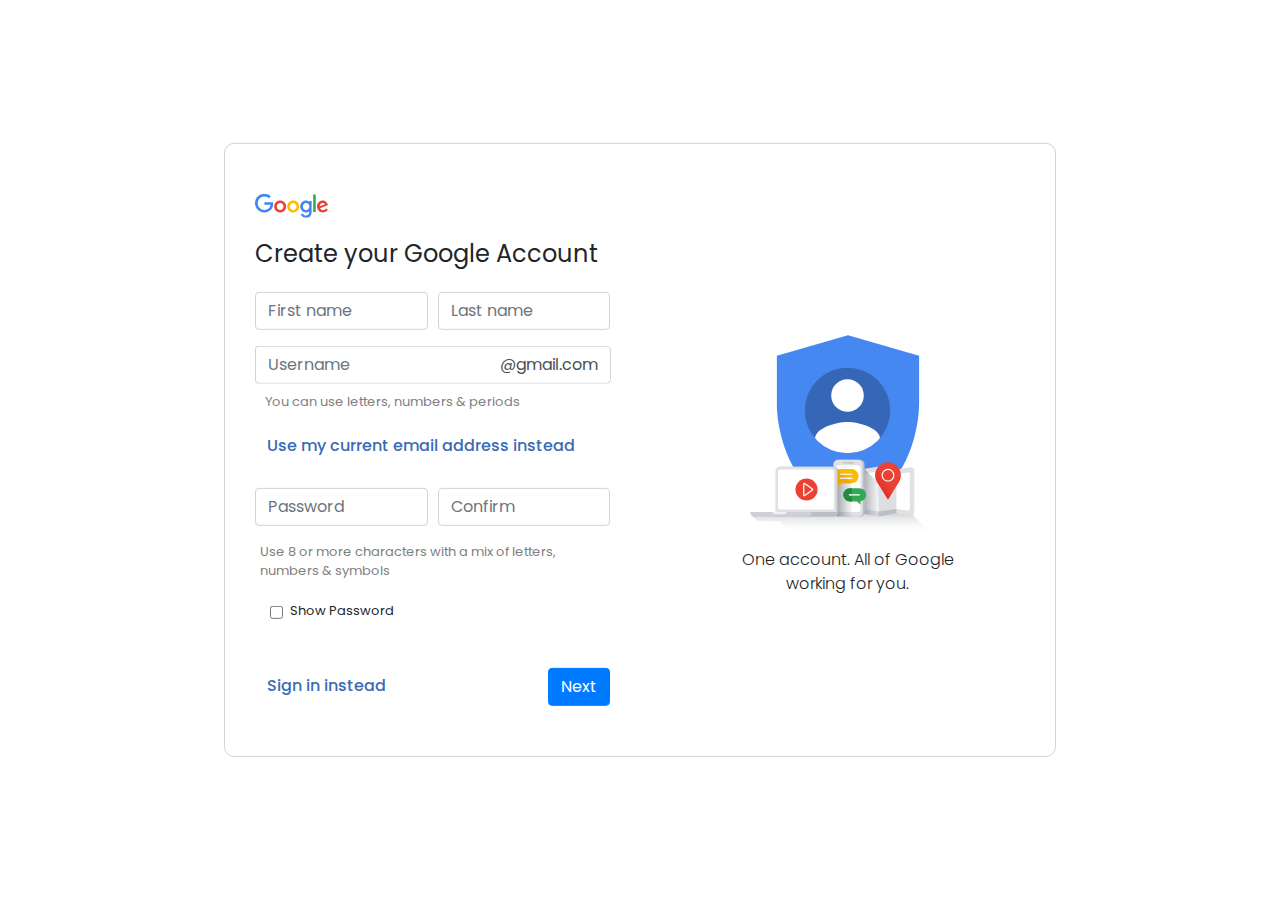
==== commit 7ea55bad: "initial commit on branch 13-04-2021" ====
--- a/index.html
+++ b/index.html
@@ -16,639 +16,163 @@
       crossorigin="anonymous"
     />
 
+    <!-- Google fonts -->
+    <link rel="preconnect" href="https://fonts.gstatic.com" />
+    <link
+      href="https://fonts.googleapis.com/css2?family=Poppins:wght@100;300;400&display=swap"
+      rel="stylesheet"
+    />
+
+    <!-- Own stylesheet -->
     <link rel="stylesheet" href="./style.css" />
 
-    <title>Assignment 3</title>
+    <title>Live Layout</title>
   </head>
 
   <body>
-    <nav class="navbar navbar-expand-lg navbar-light">
-      <a class="nav-link mr-4" href="#"
-        ><svg
-          xmlns="http://www.w3.org/2000/svg"
-          width="18"
-          height="18"
-          fill="currentColor"
-          class="bi bi-geo-alt-fill ml-50"
-          viewBox="0 0 16 16"
-        >
-          <path
-            d="M8 16s6-5.686 6-10A6 6 0 0 0 2 6c0 4.314 6 10 6 10zm0-7a3 3 0 1 1 0-6 3 3 0 0 1 0 6z"
-          />
-        </svg>
-        Peterborough, UK
-      </a>
-      <button
-        class="navbar-toggler"
-        type="button"
-        data-toggle="collapse"
-        data-target="#navbarSupportedContent"
-        aria-controls="navbarSupportedContent"
-        aria-expanded="false"
-        aria-label="Toggle navigation"
-      >
-        <span class="navbar-toggler-icon"></span>
-      </button>
-
-      <div class="collapse navbar-collapse" id="navbarSupportedContent">
-        <ul class="navbar-nav mr-auto">
-          <li class="nav-item">
-            <a class="nav-link mr-3" href="#"
-              ><svg
-                xmlns="http://www.w3.org/2000/svg"
-                width="18"
-                height="18"
-                fill="currentColor"
-                class="bi bi-envelope-fill"
-                viewBox="0 0 16 16"
-              >
+    <div class="container">
+      <div class="row">
+        <div class="form">
+          <div class="formLeft">
+            <svg
+              viewBox="0 0 75 24"
+              width="75"
+              height="24"
+              xmlns="http://www.w3.org/2000/svg"
+              aria-hidden="true"
+              class="l5Lhkf"
+            >
+              <g id="qaEJec">
                 <path
-                  d="M.05 3.555A2 2 0 0 1 2 2h12a2 2 0 0 1 1.95 1.555L8 8.414.05 3.555zM0 4.697v7.104l5.803-3.558L0 4.697zM6.761 8.83l-6.57 4.027A2 2 0 0 0 2 14h12a2 2 0 0 0 1.808-1.144l-6.57-4.027L8 9.586l-1.239-.757zm3.436-.586L16 11.801V4.697l-5.803 3.546z"
-                />
-              </svg>
-              hello@services.com</a
-            >
-          </li>
-          <li class="nav-item dropdown">
-            <a class="nav-link" href="#"
-              ><svg
-                xmlns="http://www.w3.org/2000/svg"
-                width="19"
-                height="19"
-                fill="currentColor"
-                class="bi bi-volume-up-fill"
-                viewBox="0 0 16 16"
-              >
+                  fill="#ea4335"
+                  d="M67.954 16.303c-1.33 0-2.278-.608-2.886-1.804l7.967-3.3-.27-.68c-.495-1.33-2.008-3.79-5.102-3.79-3.068 0-5.622 2.41-5.622 5.96 0 3.34 2.53 5.96 5.92 5.96 2.73 0 4.31-1.67 4.97-2.64l-2.03-1.35c-.673.98-1.6 1.64-2.93 1.64zm-.203-7.27c1.04 0 1.92.52 2.21 1.264l-5.32 2.21c-.06-2.3 1.79-3.474 3.12-3.474z"
+                ></path>
+              </g>
+              <g id="YGlOvc">
+                <path fill="#34a853" d="M58.193.67h2.564v17.44h-2.564z"></path>
+              </g>
+              <g id="BWfIk">
                 <path
-                  d="M11.536 14.01A8.473 8.473 0 0 0 14.026 8a8.473 8.473 0 0 0-2.49-6.01l-.708.707A7.476 7.476 0 0 1 13.025 8c0 2.071-.84 3.946-2.197 5.303l.708.707z"
-                />
+                  fill="#4285f4"
+                  d="M54.152 8.066h-.088c-.588-.697-1.716-1.33-3.136-1.33-2.98 0-5.71 2.614-5.71 5.98 0 3.338 2.73 5.933 5.71 5.933 1.42 0 2.548-.64 3.136-1.36h.088v.86c0 2.28-1.217 3.5-3.183 3.5-1.61 0-2.6-1.15-3-2.12l-2.28.94c.65 1.58 2.39 3.52 5.28 3.52 3.06 0 5.66-1.807 5.66-6.206V7.21h-2.48v.858zm-3.006 8.237c-1.804 0-3.318-1.513-3.318-3.588 0-2.1 1.514-3.635 3.318-3.635 1.784 0 3.183 1.534 3.183 3.635 0 2.075-1.4 3.588-3.19 3.588z"
+                ></path>
+              </g>
+              <g id="e6m3fd">
                 <path
-                  d="M10.121 12.596A6.48 6.48 0 0 0 12.025 8a6.48 6.48 0 0 0-1.904-4.596l-.707.707A5.483 5.483 0 0 1 11.025 8a5.483 5.483 0 0 1-1.61 3.89l.706.706z"
-                />
+                  fill="#fbbc05"
+                  d="M38.17 6.735c-3.28 0-5.953 2.506-5.953 5.96 0 3.432 2.673 5.96 5.954 5.96 3.29 0 5.96-2.528 5.96-5.96 0-3.46-2.67-5.96-5.95-5.96zm0 9.568c-1.798 0-3.348-1.487-3.348-3.61 0-2.14 1.55-3.608 3.35-3.608s3.348 1.467 3.348 3.61c0 2.116-1.55 3.608-3.35 3.608z"
+                ></path>
+              </g>
+              <g id="vbkDmc">
                 <path
-                  d="M8.707 11.182A4.486 4.486 0 0 0 10.025 8a4.486 4.486 0 0 0-1.318-3.182L8 5.525A3.489 3.489 0 0 1 9.025 8 3.49 3.49 0 0 1 8 10.475l.707.707zM6.717 3.55A.5.5 0 0 1 7 4v8a.5.5 0 0 1-.812.39L3.825 10.5H1.5A.5.5 0 0 1 1 10V6a.5.5 0 0 1 .5-.5h2.325l2.363-1.89a.5.5 0 0 1 .529-.06z"
-                />
-              </svg>
-              +44 7837 383 484</a
-            >
-          </li>
-        </ul>
-        <form class="form-inline my-2 my-lg-0">
-          <input
-            class="form-control mr-sm-2"
-            type="email"
-            placeholder="Email"
-            aria-label="Email"
-          />
-          <input
-            class="form-control mr-sm-2"
-            type="password"
-            placeholder="Password"
-            aria-label="Password"
-          />
-          <button
-            class="btn btn-border-none my-2 my-sm-0 align-self-center"
-            type="submit"
-          >
-            >
-          </button>
-        </form>
-      </div>
-    </nav>
-
-    <!-- header links -->
-
-    <div class="container mt-5">
-      <div class="row">
-        <div class="col-lg-3">
-          <div class="logo">
-            <img src="./assets/logo.png" alt="logo" />
+                  fill="#ea4335"
+                  d="M25.17 6.71c-3.28 0-5.954 2.505-5.954 5.958 0 3.433 2.673 5.96 5.954 5.96 3.282 0 5.955-2.527 5.955-5.96 0-3.453-2.673-5.96-5.955-5.96zm0 9.567c-1.8 0-3.35-1.487-3.35-3.61 0-2.14 1.55-3.608 3.35-3.608s3.35 1.46 3.35 3.6c0 2.12-1.55 3.61-3.35 3.61z"
+                ></path>
+              </g>
+              <g id="idEJde">
+                <path
+                  fill="#4285f4"
+                  d="M14.11 14.182c.722-.723 1.205-1.78 1.387-3.334H9.423V8.373h8.518c.09.452.16 1.07.16 1.664 0 1.903-.52 4.26-2.19 5.934-1.63 1.7-3.71 2.61-6.48 2.61-5.12 0-9.42-4.17-9.42-9.29C0 4.17 4.31 0 9.43 0c2.83 0 4.843 1.108 6.362 2.56L14 4.347c-1.087-1.02-2.56-1.81-4.577-1.81-3.74 0-6.662 3.01-6.662 6.75s2.93 6.75 6.67 6.75c2.43 0 3.81-.972 4.69-1.856z"
+                ></path>
+              </g>
+            </svg>
+            <h2 class="mt-3">Create your Google Account</h2>
+            <form class="mt-4">
+              <div class="form-row">
+                <div class="form-group col-md-6">
+                  <input
+                    type="text"
+                    class="form-control"
+                    id="inputFirst4"
+                    placeholder="First name"
+                    required
+                  />
+                </div>
+                <div class="form-group col-md-6">
+                  <input
+                    type="text"
+                    class="form-control"
+                    id="inputLast4"
+                    placeholder="Last name"
+                    required
+                  />
+                </div>
+              </div>
+              <div class="form-group">
+                <div class="input-group mb-2">
+                  <input
+                    type="text"
+                    class="form-control gmailPreInput"
+                    id="inlineFormInputGroup"
+                    placeholder="Username"
+                    required
+                  />
+                  <div class="input-group-prepend">
+                    <div class="input-group-text gmailPre bg-white">
+                      @gmail.com
+                    </div>
+                  </div>
+                </div>
+                <p class="inputHint">You can use letters, numbers & periods</p>
+              </div>
+              <button class="btn Btn">
+                Use my current email address instead
+              </button>
+              <div class="form-row mt-4">
+                <div class="form-group col-md-6">
+                  <input
+                    type="password"
+                    class="form-control"
+                    id="inputPass4"
+                    placeholder="Password"
+                    required
+                  />
+                </div>
+                <div class="form-group col-md-6">
+                  <input
+                    type="password"
+                    class="form-control"
+                    id="inputPassConfirm4"
+                    placeholder="Confirm"
+                    required
+                  />
+                </div>
+                <p class="inputHint">
+                  Use 8 or more characters with a mix of letters, numbers &
+                  symbols
+                </p>
+              </div>
+              <div class="col-auto my-1">
+                <div class="form-check">
+                  <input
+                    class="form-check-input"
+                    type="checkbox"
+                    id="autoSizingCheck2"
+                  />
+                  <label class="form-check-label" for="autoSizingCheck2">
+                    Show Password
+                  </label>
+                </div>
+              </div>
+              <div class="form-rowBtn mt-5">
+                <div>
+                  <a class="btn Btn" href="./signIn.html"> Sign in instead </a>
+                </div>
+                <div>
+                  <button type="submit" class="btn btn-primary">Next</button>
+                </div>
+              </div>
+            </form>
           </div>
-        </div>
-        <div class="col-lg-9">
-          <div class="headerLinks">
-            <div class="col-lg-2 col-4">
-              <div class="headerLink">
-                <svg
-                  xmlns="http://www.w3.org/2000/svg"
-                  width="16"
-                  height="16"
-                  fill="currentColor"
-                  class="bi bi-shop"
-                  viewBox="0 0 16 16"
-                >
-                  <path
-                    d="M2.97 1.35A1 1 0 0 1 3.73 1h8.54a1 1 0 0 1 .76.35l2.609 3.044A1.5 1.5 0 0 1 16 5.37v.255a2.375 2.375 0 0 1-4.25 1.458A2.371 2.371 0 0 1 9.875 8 2.37 2.37 0 0 1 8 7.083 2.37 2.37 0 0 1 6.125 8a2.37 2.37 0 0 1-1.875-.917A2.375 2.375 0 0 1 0 5.625V5.37a1.5 1.5 0 0 1 .361-.976l2.61-3.045zm1.78 4.275a1.375 1.375 0 0 0 2.75 0 .5.5 0 0 1 1 0 1.375 1.375 0 0 0 2.75 0 .5.5 0 0 1 1 0 1.375 1.375 0 1 0 2.75 0V5.37a.5.5 0 0 0-.12-.325L12.27 2H3.73L1.12 5.045A.5.5 0 0 0 1 5.37v.255a1.375 1.375 0 0 0 2.75 0 .5.5 0 0 1 1 0zM1.5 8.5A.5.5 0 0 1 2 9v6h1v-5a1 1 0 0 1 1-1h3a1 1 0 0 1 1 1v5h6V9a.5.5 0 0 1 1 0v6h.5a.5.5 0 0 1 0 1H.5a.5.5 0 0 1 0-1H1V9a.5.5 0 0 1 .5-.5zM4 15h3v-5H4v5zm5-5a1 1 0 0 1 1-1h2a1 1 0 0 1 1 1v3a1 1 0 0 1-1 1h-2a1 1 0 0 1-1-1v-3zm3 0h-2v3h2v-3z"
-                  />
-                </svg>
-                <p>HOME</p>
-              </div>
+          <div class="formRight">
+            <div>
+              <img src="./assets/account.svg" alt="account" />
             </div>
-            <div class="col-lg-2 col-4">
-              <div class="headerLink">
-                <svg
-                  xmlns="http://www.w3.org/2000/svg"
-                  width="36"
-                  height="36"
-                  fill="currentColor"
-                  class="bi bi-gear-wide-connected"
-                  viewBox="0 0 16 16"
-                >
-                  <path
-                    d="M7.068.727c.243-.97 1.62-.97 1.864 0l.071.286a.96.96 0 0 0 1.622.434l.205-.211c.695-.719 1.888-.03 1.613.931l-.08.284a.96.96 0 0 0 1.187 1.187l.283-.081c.96-.275 1.65.918.931 1.613l-.211.205a.96.96 0 0 0 .434 1.622l.286.071c.97.243.97 1.62 0 1.864l-.286.071a.96.96 0 0 0-.434 1.622l.211.205c.719.695.03 1.888-.931 1.613l-.284-.08a.96.96 0 0 0-1.187 1.187l.081.283c.275.96-.918 1.65-1.613.931l-.205-.211a.96.96 0 0 0-1.622.434l-.071.286c-.243.97-1.62.97-1.864 0l-.071-.286a.96.96 0 0 0-1.622-.434l-.205.211c-.695.719-1.888.03-1.613-.931l.08-.284a.96.96 0 0 0-1.186-1.187l-.284.081c-.96.275-1.65-.918-.931-1.613l.211-.205a.96.96 0 0 0-.434-1.622l-.286-.071c-.97-.243-.97-1.62 0-1.864l.286-.071a.96.96 0 0 0 .434-1.622l-.211-.205c-.719-.695-.03-1.888.931-1.613l.284.08a.96.96 0 0 0 1.187-1.186l-.081-.284c-.275-.96.918-1.65 1.613-.931l.205.211a.96.96 0 0 0 1.622-.434l.071-.286zM12.973 8.5H8.25l-2.834 3.779A4.998 4.998 0 0 0 12.973 8.5zm0-1a4.998 4.998 0 0 0-7.557-3.779l2.834 3.78h4.723zM5.048 3.967c-.03.021-.058.043-.087.065l.087-.065zm-.431.355A4.984 4.984 0 0 0 3.002 8c0 1.455.622 2.765 1.615 3.678L7.375 8 4.617 4.322zm.344 7.646.087.065-.087-.065z"
-                  />
-                </svg>
-                <p>FEATURES</p>
-              </div>
-            </div>
-            <div class="col-lg-2 col-4">
-              <div class="headerLink">
-                <svg
-                  xmlns="http://www.w3.org/2000/svg"
-                  width="36"
-                  height="36"
-                  fill="currentColor"
-                  class="bi bi-pencil-fill"
-                  viewBox="0 0 16 16"
-                >
-                  <path
-                    d="M12.854.146a.5.5 0 0 0-.707 0L10.5 1.793 14.207 5.5l1.647-1.646a.5.5 0 0 0 0-.708l-3-3zm.646 6.061L9.793 2.5 3.293 9H3.5a.5.5 0 0 1 .5.5v.5h.5a.5.5 0 0 1 .5.5v.5h.5a.5.5 0 0 1 .5.5v.5h.5a.5.5 0 0 1 .5.5v.207l6.5-6.5zm-7.468 7.468A.5.5 0 0 1 6 13.5V13h-.5a.5.5 0 0 1-.5-.5V12h-.5a.5.5 0 0 1-.5-.5V11h-.5a.5.5 0 0 1-.5-.5V10h-.5a.499.499 0 0 1-.175-.032l-.179.178a.5.5 0 0 0-.11.168l-2 5a.5.5 0 0 0 .65.65l5-2a.5.5 0 0 0 .168-.11l.178-.178z"
-                  />
-                </svg>
-                <p>EXAMPLES</p>
-              </div>
-            </div>
-            <div class="col-lg-2 col-4">
-              <div class="headerLink">
-                <svg
-                  xmlns="http://www.w3.org/2000/svg"
-                  width="36"
-                  height="36"
-                  fill="currentColor"
-                  class="bi bi-lightbulb-fill"
-                  viewBox="0 0 16 16"
-                >
-                  <path
-                    d="M2 6a6 6 0 1 1 10.174 4.31c-.203.196-.359.4-.453.619l-.762 1.769A.5.5 0 0 1 10.5 13h-5a.5.5 0 0 1-.46-.302l-.761-1.77a1.964 1.964 0 0 0-.453-.618A5.984 5.984 0 0 1 2 6zm3 8.5a.5.5 0 0 1 .5-.5h5a.5.5 0 0 1 0 1l-.224.447a1 1 0 0 1-.894.553H6.618a1 1 0 0 1-.894-.553L5.5 15a.5.5 0 0 1-.5-.5z"
-                  />
-                </svg>
-                <p>PAGES</p>
-              </div>
-            </div>
-            <div class="col-lg-2 col-4">
-              <div class="headerLink">
-                <svg
-                  xmlns="http://www.w3.org/2000/svg"
-                  width="36"
-                  height="36"
-                  fill="currentColor"
-                  class="bi bi-gear-wide-connected"
-                  viewBox="0 0 16 16"
-                >
-                  <path
-                    d="M7.068.727c.243-.97 1.62-.97 1.864 0l.071.286a.96.96 0 0 0 1.622.434l.205-.211c.695-.719 1.888-.03 1.613.931l-.08.284a.96.96 0 0 0 1.187 1.187l.283-.081c.96-.275 1.65.918.931 1.613l-.211.205a.96.96 0 0 0 .434 1.622l.286.071c.97.243.97 1.62 0 1.864l-.286.071a.96.96 0 0 0-.434 1.622l.211.205c.719.695.03 1.888-.931 1.613l-.284-.08a.96.96 0 0 0-1.187 1.187l.081.283c.275.96-.918 1.65-1.613.931l-.205-.211a.96.96 0 0 0-1.622.434l-.071.286c-.243.97-1.62.97-1.864 0l-.071-.286a.96.96 0 0 0-1.622-.434l-.205.211c-.695.719-1.888.03-1.613-.931l.08-.284a.96.96 0 0 0-1.186-1.187l-.284.081c-.96.275-1.65-.918-.931-1.613l.211-.205a.96.96 0 0 0-.434-1.622l-.286-.071c-.97-.243-.97-1.62 0-1.864l.286-.071a.96.96 0 0 0 .434-1.622l-.211-.205c-.719-.695-.03-1.888.931-1.613l.284.08a.96.96 0 0 0 1.187-1.186l-.081-.284c-.275-.96.918-1.65 1.613-.931l.205.211a.96.96 0 0 0 1.622-.434l.071-.286zM12.973 8.5H8.25l-2.834 3.779A4.998 4.998 0 0 0 12.973 8.5zm0-1a4.998 4.998 0 0 0-7.557-3.779l2.834 3.78h4.723zM5.048 3.967c-.03.021-.058.043-.087.065l.087-.065zm-.431.355A4.984 4.984 0 0 0 3.002 8c0 1.455.622 2.765 1.615 3.678L7.375 8 4.617 4.322zm.344 7.646.087.065-.087-.065z"
-                  />
-                </svg>
-                <p>LANGUAGES</p>
-              </div>
-            </div>
-            <div class="col-lg-2 col-4">
-              <div class="headerLink">
-                <svg
-                  xmlns="http://www.w3.org/2000/svg"
-                  width="36"
-                  height="36"
-                  fill="currentColor"
-                  class="bi bi-chat-fill"
-                  viewBox="0 0 16 16"
-                >
-                  <path
-                    d="M8 15c4.418 0 8-3.134 8-7s-3.582-7-8-7-8 3.134-8 7c0 1.76.743 3.37 1.97 4.6-.097 1.016-.417 2.13-.771 2.966-.079.186.074.394.273.362 2.256-.37 3.597-.938 4.18-1.234A9.06 9.06 0 0 0 8 15z"
-                  />
-                </svg>
-                <p>CONTACT US</p>
-              </div>
+            <div>
+              <p>One account. All of Google working for you.</p>
             </div>
           </div>
         </div>
-      </div>
-    </div>
-
-    <!-- Own business section -->
-
-    <div class="container mt-5">
-      <div class="row">
-        <div class="col-lg-12">
-          <div
-            id="carouselExampleIndicators"
-            class="carousel slide"
-            data-interval="false"
-            data-ride="carousel"
-          >
-            <div class="carousel-inner">
-              <div class="carousel-item active">
-                <img
-                  class="d-block"
-                  src="./assets/header2.jpg"
-                  alt="First slide"
-                />
-                <div class="carousel-caption d-md-block">
-                  <h2>STARTING YOUR OWN BUSINESS</h2>
-                  <p>
-                    Lorem ipsum dolor sit amet, consectetur adipiscing elit.
-                    Morbi consectetur dui vel ligula tincidunt egestas. Aenean
-                    vitae adipiscing massa. Donec luctus libero vel metus ornare
-                    consequat.
-                  </p>
-                  <button class="btn float-right">Read More</button>
-                </div>
-              </div>
-              <div class="carousel-item">
-                <img
-                  class="d-block"
-                  src="./assets/header1.jpg"
-                  alt="Second slide"
-                />
-                <div class="carousel-caption d-md-block">
-                  <h2>MICROSOFT OFFICE TRAINING</h2>
-                  <p>
-                    Lorem ipsum dolor sit amet, consectetur adipiscing elit.
-                    Morbi consectetur dui vel ligula tincidunt egestas. Aenean
-                    vitae adipiscing massa. Donec luctus libero vel metus ornare
-                    consequat.
-                  </p>
-                  <button class="btn float-right">Read More</button>
-                </div>
-              </div>
-              <div class="carousel-item">
-                <img
-                  class="d-block"
-                  src="./assets/header3.jpg"
-                  alt="Third slide"
-                />
-                <div class="carousel-caption d-md-block">
-                  <h2>ANDROID DEVELOPMENT</h2>
-                  <p>
-                    Lorem ipsum dolor sit amet, consectetur adipiscing elit.
-                    Morbi consectetur dui vel ligula tincidunt egestas. Aenean
-                    vitae adipiscing massa. Donec luctus libero vel metus ornare
-                    consequat.
-                  </p>
-                  <button class="btn float-right">Read More</button>
-                </div>
-              </div>
-            </div>
-
-            <a
-              class="carousel-control-prev"
-              href="#carouselExampleIndicators"
-              role="button"
-              data-slide="prev"
-            >
-              <span
-                class="carousel-control-prev-icon"
-                aria-hidden="true"
-              ></span>
-            </a>
-
-            <a
-              class="carousel-control-next"
-              href="#carouselExampleIndicators"
-              role="button"
-              data-slide="next"
-            >
-              <span
-                class="carousel-control-next-icon"
-                aria-hidden="true"
-              ></span>
-            </a>
-          </div>
-        </div>
-      </div>
-    </div>
-
-    <!-- time machine -->
-
-    <div class="container">
-      <div class="row row3">
-        <div class="col-lg-4 col-md-4 pb-4">
-          <div class="span1">
-            <p>TIME MACHINE</p>
-            <svg
-              xmlns="http://www.w3.org/2000/svg"
-              width="16"
-              height="16"
-              fill="currentColor"
-              class="bi bi-alarm"
-              viewBox="0 0 16 16"
-            >
-              <path
-                d="M8.5 5.5a.5.5 0 0 0-1 0v3.362l-1.429 2.38a.5.5 0 1 0 .858.515l1.5-2.5A.5.5 0 0 0 8.5 9V5.5z"
-              />
-              <path
-                d="M6.5 0a.5.5 0 0 0 0 1H7v1.07a7.001 7.001 0 0 0-3.273 12.474l-.602.602a.5.5 0 0 0 .707.708l.746-.746A6.97 6.97 0 0 0 8 16a6.97 6.97 0 0 0 3.422-.892l.746.746a.5.5 0 0 0 .707-.708l-.601-.602A7.001 7.001 0 0 0 9 2.07V1h.5a.5.5 0 0 0 0-1h-3zm1.038 3.018a6.093 6.093 0 0 1 .924 0 6 6 0 1 1-.924 0zM0 3.5c0 .753.333 1.429.86 1.887A8.035 8.035 0 0 1 4.387 1.86 2.5 2.5 0 0 0 0 3.5zM13.5 1c-.753 0-1.429.333-1.887.86a8.035 8.035 0 0 1 3.527 3.527A2.5 2.5 0 0 0 13.5 1z"
-              />
-            </svg>
-            <div>
-              Lorem ipsum, dolor sit amet consectetur adipisicing elit. Incidunt
-              quo provident mollitia vel est.
-            </div>
-          </div>
-        </div>
-        <div class="col-lg-4 col-md-4 pb-4">
-          <div class="span2">
-            <p>ANALYTICS</p>
-            <svg
-              xmlns="http://www.w3.org/2000/svg"
-              width="16"
-              height="16"
-              fill="currentColor"
-              class="bi bi-clipboard-data"
-              viewBox="0 0 16 16"
-            >
-              <path
-                d="M4 11a1 1 0 1 1 2 0v1a1 1 0 1 1-2 0v-1zm6-4a1 1 0 1 1 2 0v5a1 1 0 1 1-2 0V7zM7 9a1 1 0 0 1 2 0v3a1 1 0 1 1-2 0V9z"
-              />
-              <path
-                d="M4 1.5H3a2 2 0 0 0-2 2V14a2 2 0 0 0 2 2h10a2 2 0 0 0 2-2V3.5a2 2 0 0 0-2-2h-1v1h1a1 1 0 0 1 1 1V14a1 1 0 0 1-1 1H3a1 1 0 0 1-1-1V3.5a1 1 0 0 1 1-1h1v-1z"
-              />
-              <path
-                d="M9.5 1a.5.5 0 0 1 .5.5v1a.5.5 0 0 1-.5.5h-3a.5.5 0 0 1-.5-.5v-1a.5.5 0 0 1 .5-.5h3zm-3-1A1.5 1.5 0 0 0 5 1.5v1A1.5 1.5 0 0 0 6.5 4h3A1.5 1.5 0 0 0 11 2.5v-1A1.5 1.5 0 0 0 9.5 0h-3z"
-              />
-            </svg>
-            <div>
-              Lorem ipsum, dolor sit amet consectetur adipisicing elit. Incidunt
-              quo provident mollitia vel est.
-            </div>
-          </div>
-        </div>
-        <div class="col-lg-4 col-md-4 pb-4">
-          <div class="span3">
-            <p>WORLDWIDE SERVICES</p>
-            <svg
-              xmlns="http://www.w3.org/2000/svg"
-              width="16"
-              height="16"
-              fill="currentColor"
-              class="bi bi-globe"
-              viewBox="0 0 16 16"
-            >
-              <path
-                d="M0 8a8 8 0 1 1 16 0A8 8 0 0 1 0 8zm7.5-6.923c-.67.204-1.335.82-1.887 1.855A7.97 7.97 0 0 0 5.145 4H7.5V1.077zM4.09 4a9.267 9.267 0 0 1 .64-1.539 6.7 6.7 0 0 1 .597-.933A7.025 7.025 0 0 0 2.255 4H4.09zm-.582 3.5c.03-.877.138-1.718.312-2.5H1.674a6.958 6.958 0 0 0-.656 2.5h2.49zM4.847 5a12.5 12.5 0 0 0-.338 2.5H7.5V5H4.847zM8.5 5v2.5h2.99a12.495 12.495 0 0 0-.337-2.5H8.5zM4.51 8.5a12.5 12.5 0 0 0 .337 2.5H7.5V8.5H4.51zm3.99 0V11h2.653c.187-.765.306-1.608.338-2.5H8.5zM5.145 12c.138.386.295.744.468 1.068.552 1.035 1.218 1.65 1.887 1.855V12H5.145zm.182 2.472a6.696 6.696 0 0 1-.597-.933A9.268 9.268 0 0 1 4.09 12H2.255a7.024 7.024 0 0 0 3.072 2.472zM3.82 11a13.652 13.652 0 0 1-.312-2.5h-2.49c.062.89.291 1.733.656 2.5H3.82zm6.853 3.472A7.024 7.024 0 0 0 13.745 12H11.91a9.27 9.27 0 0 1-.64 1.539 6.688 6.688 0 0 1-.597.933zM8.5 12v2.923c.67-.204 1.335-.82 1.887-1.855.173-.324.33-.682.468-1.068H8.5zm3.68-1h2.146c.365-.767.594-1.61.656-2.5h-2.49a13.65 13.65 0 0 1-.312 2.5zm2.802-3.5a6.959 6.959 0 0 0-.656-2.5H12.18c.174.782.282 1.623.312 2.5h2.49zM11.27 2.461c.247.464.462.98.64 1.539h1.835a7.024 7.024 0 0 0-3.072-2.472c.218.284.418.598.597.933zM10.855 4a7.966 7.966 0 0 0-.468-1.068C9.835 1.897 9.17 1.282 8.5 1.077V4h2.355z"
-              />
-            </svg>
-            <div>
-              Lorem ipsum, dolor sit amet consectetur adipisicing elit. Incidunt
-              quo provident mollitia vel est.
-            </div>
-          </div>
-        </div>
-      </div>
-    </div>
-
-    <!-- Projects -->
-
-    <div class="container mt-5 rowProject">
-      <h5>LATEST PROJECTS</h5>
-      <div class="row">
-        <div class="col-lg-3 col-sm-6 col-6 pb-md-4 pb-4">
-          <div class="project">
-            <img src="./assets/project1.jpg" alt="project1" class="projImage" />
-            <div class="projectHead">
-              <h5 class="mb-0">Project 1</h5>
-              <p>Lorem ipsum dolor sit amet, consectetur adipiscing elit.</p>
-            </div>
-          </div>
-        </div>
-        <div class="col-lg-3 col-sm-6 col-6 pb-md-4 pb-4">
-          <div class="project">
-            <img src="./assets/project2.jpg" alt="project2" class="projImage" />
-            <div class="projectHead">
-              <h5 class="mb-0">Project 2</h5>
-              <p>Lorem ipsum dolor sit amet, consectetur adipiscing elit.</p>
-            </div>
-          </div>
-        </div>
-        <div class="col-lg-3 col-sm-6 col-6 pb-md-4 pb-4">
-          <div class="project">
-            <img src="./assets/project3.jpg" alt="project3" class="projImage" />
-            <div class="projectHead">
-              <h5 class="mb-0">Project 3</h5>
-              <p>Lorem ipsum dolor sit amet, consectetur adipiscing elit.</p>
-            </div>
-          </div>
-        </div>
-        <div class="col-lg-3 col-sm-6 col-6 pb-md-4 pb-4">
-          <div class="project">
-            <img src="./assets/project4.jpg" alt="project4" class="projImage" />
-            <div class="projectHead">
-              <h5 class="mb-0">Project 4</h5>
-              <p>Lorem ipsum dolor sit amet, consectetur adipiscing elit.</p>
-            </div>
-          </div>
-        </div>
-      </div>
-    </div>
-
-    <!-- Profile section -->
-
-    <div class="container mt-5">
-      <div class="row">
-        <div class="col-lg-8 col-md-8 pb-4">
-          <div class="row5Left">
-            <div>
-              <img src="./assets/custom1.jpg" alt="img" />
-            </div>
-            <div class="row5Left_1">
-              <h3>JUST FEW WORDS</h3>
-              <p>
-                Lorem ipsum dolor sit amet, consectetur adipisicing elit, sed do
-                eiusmod tempor incididunt ut labore.
-              </p>
-              <ul>
-                <li data-icon="▶">Lorem ipsum dolor sit amet.</li>
-                <li data-icon="▶">Lorem ipsum dolor sit amet.</li>
-                <li data-icon="▶">Lorem ipsum dolor sit amet.</li>
-                <li data-icon="▶">Lorem ipsum dolor sit amet.</li>
-              </ul>
-              <button class="btn float-right">Read More</button>
-            </div>
-          </div>
-        </div>
-        <div class="col-lg-4 col-md-4 pb-4">
-          <div class="row5Right">
-            <img src="./assets/testimonials1.png" alt="img" />
-            <h5>EMMA THOMSON</h5>
-            <span>Happy Customer</span>
-            <p>
-              “Lorem ipsum dolor sit amet, consectetur adipisicing elit, sed do
-              eiusmod tempor incididunt ut labore et dolore aliqua.”
-            </p>
-          </div>
-        </div>
-      </div>
-    </div>
-
-    <!-- Footer -->
-
-    <div class="container-fluid mt-5 footer">
-      <div class="row">
-        <div class="col-lg-3 col-md-6">
-          <h5>POPULAR ARTICLES</h5>
-          <ul class="ul mt-4">
-            <li data-icon1=">"><a href="#">Subpage</a></li>
-            <li data-icon1=">"><a href="#">Error 404</a></li>
-            <li data-icon1=">"><a href="#">Examples</a></li>
-            <li data-icon1=">"><a href="#">Typography</a></li>
-            <li data-icon1=">"><a href="#">All Template Positions</a></li>
-          </ul>
-        </div>
-        <div class="col-lg-3 col-md-6 footerButton">
-          <h5>TAGS</h5>
-          <div class="d-flex mt-4">
-            <div>
-              <button class="btn btn-primary pt-1 pb-1 pl-4 pr-4">amet</button>
-            </div>
-            <div>
-              <button class="btn btn-primary ml-2 pt-1 pb-1 pl-4 pr-4">
-                sit
-              </button>
-            </div>
-          </div>
-          <div class="d-flex mt-2">
-            <div>
-              <button class="btn btn-primary pt-1 pb-1 pl-4 pr-4">dolor</button>
-            </div>
-            <div>
-              <button class="btn btn-primary ml-2 pt-1 pb-1 pl-4 pr-4">
-                ipsum
-              </button>
-            </div>
-          </div>
-          <div class="d-flex mt-2">
-            <div>
-              <button class="btn btn-primary pt-1 pb-1 pl-4 pr-4">nec</button>
-            </div>
-            <div>
-              <button class="btn btn-primary ml-2 pt-1 pb-1 pl-4 pr-4">
-                quis
-              </button>
-            </div>
-          </div>
-        </div>
-        <div class="col-lg-3 col-md-6 footerNews">
-          <h5>LATEST NEWS</h5>
-          <span class="mt-4"><a href="#">Lorem Ipsum</a></span>
-          <p>
-            Lorem ipsum dolor sit amet, consectetur adipisicing elit, sed do
-            eiusmod tempor.
-          </p>
-          <span><a href="#">Praesent Vehicula</a></span>
-          <p>
-            Lorem ipsum dolor sit amet, consectetur adipisicing elit, sed do
-            eiusmod tempor.
-          </p>
-        </div>
-        <div class="col-lg-3 col-md-6 footerConnected">
-          <h5>STAY CONNECTED</h5>
-          <div class="d-flex mt-4">
-            <div class="footerFb">
-              <svg
-                xmlns="http://www.w3.org/2000/svg"
-                width="16"
-                height="16"
-                fill="currentColor"
-                class="bi bi-facebook"
-                viewBox="0 0 16 16"
-              >
-                <path
-                  d="M16 8.049c0-4.446-3.582-8.05-8-8.05C3.58 0-.002 3.603-.002 8.05c0 4.017 2.926 7.347 6.75 7.951v-5.625h-2.03V8.05H6.75V6.275c0-2.017 1.195-3.131 3.022-3.131.876 0 1.791.157 1.791.157v1.98h-1.009c-.993 0-1.303.621-1.303 1.258v1.51h2.218l-.354 2.326H9.25V16c3.824-.604 6.75-3.934 6.75-7.951z"
-                />
-              </svg>
-            </div>
-            <div class="footerG ml-4">
-              <svg
-                xmlns="http://www.w3.org/2000/svg"
-                width="16"
-                height="16"
-                fill="currentColor"
-                class="bi bi-google"
-                viewBox="0 0 16 16"
-              >
-                <path
-                  d="M15.545 6.558a9.42 9.42 0 0 1 .139 1.626c0 2.434-.87 4.492-2.384 5.885h.002C11.978 15.292 10.158 16 8 16A8 8 0 1 1 8 0a7.689 7.689 0 0 1 5.352 2.082l-2.284 2.284A4.347 4.347 0 0 0 8 3.166c-2.087 0-3.86 1.408-4.492 3.304a4.792 4.792 0 0 0 0 3.063h.003c.635 1.893 2.405 3.301 4.492 3.301 1.078 0 2.004-.276 2.722-.764h-.003a3.702 3.702 0 0 0 1.599-2.431H8v-3.08h7.545z"
-                />
-              </svg>
-            </div>
-            <div class="footerTwitter ml-4">
-              <svg
-                xmlns="http://www.w3.org/2000/svg"
-                width="16"
-                height="16"
-                fill="currentColor"
-                class="bi bi-twitter"
-                viewBox="0 0 16 16"
-              >
-                <path
-                  d="M5.026 15c6.038 0 9.341-5.003 9.341-9.334 0-.14 0-.282-.006-.422A6.685 6.685 0 0 0 16 3.542a6.658 6.658 0 0 1-1.889.518 3.301 3.301 0 0 0 1.447-1.817 6.533 6.533 0 0 1-2.087.793A3.286 3.286 0 0 0 7.875 6.03a9.325 9.325 0 0 1-6.767-3.429 3.289 3.289 0 0 0 1.018 4.382A3.323 3.323 0 0 1 .64 6.575v.045a3.288 3.288 0 0 0 2.632 3.218 3.203 3.203 0 0 1-.865.115 3.23 3.23 0 0 1-.614-.057 3.283 3.283 0 0 0 3.067 2.277A6.588 6.588 0 0 1 .78 13.58a6.32 6.32 0 0 1-.78-.045A9.344 9.344 0 0 0 5.026 15z"
-                />
-              </svg>
-            </div>
-          </div>
-          <div class="d-flex mt-4">
-            <div class="footerLinked">
-              <svg
-                xmlns="http://www.w3.org/2000/svg"
-                width="16"
-                height="16"
-                fill="currentColor"
-                class="bi bi-linkedin"
-                viewBox="0 0 16 16"
-              >
-                <path
-                  d="M0 1.146C0 .513.526 0 1.175 0h13.65C15.474 0 16 .513 16 1.146v13.708c0 .633-.526 1.146-1.175 1.146H1.175C.526 16 0 15.487 0 14.854V1.146zm4.943 12.248V6.169H2.542v7.225h2.401zm-1.2-8.212c.837 0 1.358-.554 1.358-1.248-.015-.709-.52-1.248-1.342-1.248-.822 0-1.359.54-1.359 1.248 0 .694.521 1.248 1.327 1.248h.016zm4.908 8.212V9.359c0-.216.016-.432.08-.586.173-.431.568-.878 1.232-.878.869 0 1.216.662 1.216 1.634v3.865h2.401V9.25c0-2.22-1.184-3.252-2.764-3.252-1.274 0-1.845.7-2.165 1.193v.025h-.016a5.54 5.54 0 0 1 .016-.025V6.169h-2.4c.03.678 0 7.225 0 7.225h2.4z"
-                />
-              </svg>
-            </div>
-            <div class="footerSkype ml-4">
-              <svg
-                xmlns="http://www.w3.org/2000/svg"
-                width="16"
-                height="16"
-                fill="currentColor"
-                class="bi bi-cloud-fill"
-                viewBox="0 0 16 16"
-              >
-                <path
-                  d="M4.406 3.342A5.53 5.53 0 0 1 8 2c2.69 0 4.923 2 5.166 4.579C14.758 6.804 16 8.137 16 9.773 16 11.569 14.502 13 12.687 13H3.781C1.708 13 0 11.366 0 9.318c0-1.763 1.266-3.223 2.942-3.593.143-.863.698-1.723 1.464-2.383z"
-                />
-              </svg>
-            </div>
-            <div class="footerV ml-4">
-              <svg
-                xmlns="http://www.w3.org/2000/svg"
-                width="16"
-                height="16"
-                fill="currentColor"
-                class="bi bi-badge-vo-fill"
-                viewBox="0 0 16 16"
-              >
-                <path
-                  d="M12.296 8.394v-.782c0-1.156-.571-1.736-1.362-1.736-.796 0-1.363.58-1.363 1.736v.782c0 1.156.567 1.732 1.363 1.732.79 0 1.362-.576 1.362-1.732z"
-                />
-                <path
-                  d="M2 2a2 2 0 0 0-2 2v8a2 2 0 0 0 2 2h12a2 2 0 0 0 2-2V4a2 2 0 0 0-2-2H2zm11.5 5.62v.77c0 1.691-.962 2.724-2.566 2.724-1.604 0-2.571-1.033-2.571-2.724v-.77c0-1.704.967-2.733 2.57-2.733 1.605 0 2.567 1.037 2.567 2.734zM5.937 11H4.508L2.5 5.001h1.375L5.22 9.708h.057L6.61 5.001h1.318L5.937 11z"
-                />
-              </svg>
-            </div>
-          </div>
-        </div>
-      </div>
-      <div class="row footerBottom mt-4">
-        <div>
-          <p>All Rights Reserved.</p>
-        </div>
-        <div><a href="#">Joomla Templates</a> by Joomla-Monster.com</div>
       </div>
     </div>
 
--- a/style.css
+++ b/style.css
@@ -6,619 +6,24 @@
 }
 
 body {
-  background-color: #f4f4f4;
+  height: 100%;
+  width: 100%;
+  font-size: small;
+  font-family: "Poppins", sans-serif;
 }
 
-.navbar {
-  background-color: white;
-  padding-left: 40px;
-  padding-right: 40px;
-}
-
-.nav-link {
-  padding: 0;
-}
-
-svg {
-  position: relative;
-  top: 3px;
-}
-
-.logo {
-  border: 1px solid lightgray;
-  background-color: white;
-  width: 100%;
-  text-align: center;
-  padding: 20px 40px 20px 40px;
-}
-
-.logo img {
-  -webkit-box-sizing: border-box;
-          box-sizing: border-box;
-}
-
-.headerLinks {
-  border: 1px solid lightgrey;
-  background-color: white;
-  height: 100%;
-  width: 100%;
-  display: -webkit-box;
-  display: -ms-flexbox;
-  display: flex;
-  -ms-flex-wrap: wrap;
-      flex-wrap: wrap;
-}
-
-.headerLinks div {
-  margin: auto;
-}
-
-.headerLinks div .headerLink {
-  text-align: center;
-  cursor: pointer;
-  color: #909184;
-}
-
-.headerLinks div .headerLink svg {
-  padding: 0px;
-  width: 30px;
-  height: 30px;
-}
-
-@media screen and (max-width: 426px) {
-  .headerLinks div .headerLink svg {
-    padding: 5px;
-  }
-}
-
-.carousel-control-prev, .carousel-control-next,
-.carousel-control-next {
-  background-color: black;
-  width: -webkit-fit-content;
-  width: -moz-fit-content;
-  width: fit-content;
+.form {
+  position: absolute;
+  top: 50%;
+  left: 50%;
+  width: 65%;
   height: -webkit-fit-content;
   height: -moz-fit-content;
   height: fit-content;
-  padding: 20px;
-}
-
-@media screen and (max-width: 426px) {
-  .carousel-control-prev, .carousel-control-next,
-  .carousel-control-next {
-    padding: 7px;
-  }
-}
-
-.carousel-control-prev, .carousel-control-next {
-  position: absolute;
-  top: auto;
-}
-
-.carousel-control-next {
-  right: 88.5%;
-}
-
-@media screen and (max-width: 769px) {
-  .carousel-control-next {
-    right: 82%;
-  }
-}
-
-.carousel-item img {
-  width: 67%;
-}
-
-@media screen and (max-width: 426px) {
-  .carousel-item img {
-    width: 100%;
-  }
-}
-
-.carousel-caption {
-  position: absolute;
-  width: 33%;
-  background-color: white;
-  top: 0;
-  left: 67%;
-  height: 100%;
-}
-
-@media screen and (max-width: 426px) {
-  .carousel-caption {
-    display: none;
-  }
-}
-
-.carousel-caption h2 {
-  padding: 10px 20px 10px 20px;
-  font-weight: 400;
-  font-size: 35px;
-  text-align: left;
-  color: black;
-}
-
-@media screen and (max-width: 769px) {
-  .carousel-caption h2 {
-    font-size: 15px;
-    padding: 0px 10px 5px 10px;
-  }
-}
-
-.carousel-caption p {
-  color: black;
-  text-align: left;
-  padding: 10px 20px 10px 20px;
-  font-weight: lighter;
-}
-
-@media screen and (max-width: 769px) {
-  .carousel-caption p {
-    font-size: small;
-    padding: 0px 10px 0px 10px;
-  }
-}
-
-.carousel-caption button {
-  border-radius: 0;
-  padding: 10px 40px 10px 40px;
-  margin-right: 30px;
-  background-color: #017eba;
-  color: white;
-}
-
-@media screen and (max-width: 769px) {
-  .carousel-caption button {
-    padding: 5px 20px 5px 20px;
-    margin-top: 0;
-    font-size: small;
-  }
-}
-
-.row3 {
-  margin-top: 50px;
-  text-align: center;
-  color: white;
-}
-
-.span1, .span2, .span3 {
-  background-color: #017eba;
-  border: 2px solid #017eba;
-  padding: 30px;
-  width: 100%;
-}
-
-.span1:hover, .span2:hover, .span3:hover {
-  background-color: white;
-  cursor: pointer;
-  color: #017eba;
-  -webkit-transition: 0.2s;
-  transition: 0.2s;
-}
-
-.span1 p, .span2 p, .span3 p {
-  font-size: x-large;
-  font-weight: normal;
-  letter-spacing: 2px;
-}
-
-@media screen and (max-width: 769px) {
-  .span1 p, .span2 p, .span3 p {
-    font-size: medium;
-  }
-}
-
-.span2 {
-  background-color: #a0b046;
-  border: 2px solid #a0b046;
-}
-
-.span2:hover {
-  background-color: white;
-  cursor: pointer;
-  color: #a0b046;
-  -webkit-transition: 0.2s;
-  transition: 0.2s;
-  border: 2px solid #a0b046;
-}
-
-.span2 p {
-  font-size: x-large;
-  font-weight: normal;
-  letter-spacing: 2px;
-}
-
-@media screen and (max-width: 769px) {
-  .span2 p {
-    font-size: medium;
-  }
-}
-
-.span3 {
-  background-color: #f78145;
-  border: 2px solid #f78145;
-}
-
-.span3:hover {
-  background-color: white;
-  cursor: pointer;
-  color: #f78145;
-  -webkit-transition: 0.2s;
-  transition: 0.2s;
-  border: 2px solid #f78145;
-}
-
-.span3 p {
-  font-size: x-large;
-  font-weight: normal;
-  letter-spacing: 2px;
-}
-
-@media screen and (max-width: 769px) {
-  .span3 p {
-    font-size: medium;
-  }
-}
-
-.span1 svg, .span2 svg, .span3 svg,
-.span2 svg,
-.span3 svg {
-  width: 60px;
-  margin-top: 20px;
-  height: 60px;
-}
-
-@media screen and (max-width: 769px) {
-  .span1 svg, .span2 svg, .span3 svg,
-  .span2 svg,
-  .span3 svg {
-    width: 40px;
-    height: 40px;
-    margin-top: 10px;
-  }
-}
-
-.span1 div, .span2 div, .span3 div,
-.span2 div,
-.span3 div {
-  margin-top: 30px;
-}
-
-.rowProject {
-  padding: 20px;
+  -webkit-transform: translate(-50%, -50%);
+          transform: translate(-50%, -50%);
   border: 1px solid lightgrey;
-  background-color: white;
-}
-
-.project {
-  position: relative;
-}
-
-.projImage {
-  display: block;
-  width: 100%;
-  height: auto;
-}
-
-.projectHead {
-  position: absolute;
-  bottom: 0;
-  left: 0;
-  opacity: 1;
-  color: white;
-}
-
-.projectHead h5 {
-  width: -webkit-fit-content;
-  width: -moz-fit-content;
-  width: fit-content;
-  padding: 10px 20px 10px 20px;
-  background-color: #017eba;
-  font-weight: 400;
-}
-
-@media screen and (max-width: 426px) {
-  .projectHead h5 {
-    font-size: small;
-  }
-}
-
-.projectHead h5:hover {
-  cursor: pointer;
-  text-decoration: underline;
-}
-
-.projectHead p {
-  padding: 10px 20px 10px 20px;
-  background: black;
-  background: rgba(0, 0, 0, 0.5);
-  font-weight: lighter;
-  height: 100%;
-  margin-bottom: 0;
-}
-
-@media screen and (max-width: 426px) {
-  .projectHead p {
-    font-size: x-small;
-  }
-}
-
-.projectHead p:hover {
-  cursor: pointer;
-  text-decoration: underline;
-}
-
-.row5Left {
-  background-color: #ffffff;
-  display: -webkit-box;
-  display: -ms-flexbox;
-  display: flex;
-  border: 1px solid #b9bab2;
-  display: flex;
-}
-
-@media screen and (max-width: 769px) {
-  .row5Left {
-    display: block;
-  }
-}
-
-.row5Left div {
-  width: 50%;
-}
-
-@media screen and (max-width: 769px) {
-  .row5Left div {
-    width: 100%;
-    padding: 5px 20px px 20px;
-  }
-}
-
-.row5Left div h3 {
-  color: #017eba;
-  letter-spacing: 1px;
-}
-
-@media screen and (max-width: 426px) {
-  .row5Left div h3 {
-    font-size: larger;
-  }
-}
-
-.row5Left div p {
-  font-weight: lighter;
-}
-
-@media screen and (max-width: 426px) {
-  .row5Left div p {
-    font-size: small;
-  }
-}
-
-.row5Left div ul li {
-  font-weight: lighter;
-}
-
-@media screen and (max-width: 426px) {
-  .row5Left div ul li {
-    font-size: small;
-  }
-}
-
-.row5Left div button {
-  margin-right: 20px;
-  border-radius: 0;
-  background-color: #017eba;
-  color: white;
-  padding: 10px 40px 10px 40px;
-}
-
-.row5Left div button:hover {
-  background-color: #494ce0;
-}
-
-@media screen and (max-width: 426px) {
-  .row5Left div button {
-    font-size: small;
-  }
-}
-
-.row5Left div img {
-  width: 100%;
-  height: 100%;
-  -o-object-fit: contain;
-     object-fit: contain;
-}
-
-@media screen and (max-width: 769px) {
-  .row5Left div img {
-    display: none;
-  }
-}
-
-.row5Left .row5Left_1 {
-  margin: auto;
-}
-
-@media screen and (max-width: 769px) {
-  .row5Left .row5Left_1 {
-    padding: 10px 20px 70px 20px;
-  }
-}
-
-ul {
-  list-style: none;
-  line-height: 3rem;
-}
-
-ul li::before {
-  content: attr(data-icon);
-  font-size: 1.25em;
-}
-
-.row5Right {
-  background-color: #ffffff;
-  border: 1px solid #b9bab2;
-  text-align: center;
-  background-image: url("https://templates.joomla-monster.com/joomla30/jm-services/templates/jm-services/images/testimonials.png");
-  background-position: inherit;
-  background-repeat: no-repeat;
-  background-size: contain;
-  height: 100%;
-}
-
-.row5Right img {
-  margin-top: 80px;
-  width: 100%;
-}
-
-@media screen and (max-width: 769px) {
-  .row5Right img {
-    margin-top: 50px;
-  }
-}
-
-@media screen and (max-width: 426px) {
-  .row5Right img {
-    margin-top: 90px;
-  }
-}
-
-.row5Right h5 {
-  font-weight: bolder;
-  margin-top: 10px;
-}
-
-@media screen and (max-width: 426px) {
-  .row5Right h5 {
-    font-size: large;
-  }
-}
-
-.row5Right span {
-  font-weight: lighter;
-}
-
-@media screen and (max-width: 426px) {
-  .row5Right span {
-    font-size: medium;
-  }
-}
-
-.row5Right p {
-  padding: 20px;
-  font-weight: lighter;
-  font-style: italic;
-}
-
-@media screen and (max-width: 426px) {
-  .row5Right p {
-    font-size: small;
-  }
-}
-
-.footer {
-  background-color: #e7e7e7;
-  padding-left: 40px;
-  padding-right: 40px;
-  padding-top: 30px;
-  padding-bottom: 30px;
-}
-
-.footer div div h5 {
-  font-weight: bolder;
-  color: #898989;
-}
-
-@media screen and (max-width: 426px) {
-  .footer div div h5 {
-    font-size: large;
-  }
-}
-
-.ul {
-  line-height: 2rem;
-}
-
-@media screen and (max-width: 426px) {
-  .ul {
-    font-size: small;
-  }
-}
-
-.ul li::before {
-  content: attr(data-icon1);
-  font-size: 1.25em;
-  margin-right: 10px;
-}
-
-.footerButton div div button {
-  width: 100%;
-  border-radius: 0;
-}
-
-.footerNews p {
-  line-height: 20px;
-  color: #898989;
-  font-weight: lighter;
-}
-
-.footerConnected div div {
-  width: -webkit-max-content;
-  width: -moz-max-content;
-  width: max-content;
-  height: -webkit-max-content;
-  height: -moz-max-content;
-  height: max-content;
-  text-align: center;
-}
-
-.footerConnected div div svg {
-  cursor: pointer;
-  width: 50px;
-  height: 50px;
-}
-
-.footerFb svg {
-  padding: 10px;
-  color: white;
-  background-color: #204385;
-}
-
-.footerG svg {
-  background-color: #d76951;
-  padding: 10px;
-  color: white;
-}
-
-.footerTwitter svg {
-  background-color: #1bb7ea;
-  padding: 10px;
-  color: white;
-}
-
-.footerLinked svg {
-  background-color: #02669a;
-  padding: 10px;
-  color: white;
-}
-
-.footerSkype svg {
-  padding: 10px;
-  color: white;
-  background-color: #2eb3ec;
-}
-
-.footerV svg {
-  padding: 10px;
-  color: white;
-  background-color: #44c1e9;
-}
-
-.footerBottom {
-  border-top: 1px solid #92a1a1;
-  color: #898989;
-  font-size: smaller;
+  border-radius: 10px;
   display: -webkit-box;
   display: -ms-flexbox;
   display: flex;
@@ -627,10 +32,107 @@
           justify-content: space-between;
 }
 
-@media screen and (max-width: 426px) {
-  .footerBottom {
-    display: block;
-    text-align: center;
+@media screen and (max-width: 769px) {
+  .form {
+    width: 60%;
+    top: 50%;
   }
 }
+
+@media screen and (max-width: 426px) {
+  .form {
+    width: 100%;
+    top: 65%;
+    border: none;
+  }
+}
+
+.form h2 {
+  font-size: x-large;
+  font-weight: 400;
+}
+
+.gmailPreInput {
+  border-right: none;
+}
+
+.gmailPre {
+  border-left: none;
+  border-top-right-radius: 5px !important;
+  border-bottom-right-radius: 5px !important;
+}
+
+.inputHint {
+  font-size: small;
+  margin-left: 10px;
+  color: grey;
+}
+
+.Btn {
+  border: none;
+  color: #3b6ab4;
+  background-color: white;
+  font-weight: 500;
+}
+
+.Btn:hover {
+  background-color: #f6fafe;
+}
+
+.form-rowBtn {
+  display: -webkit-box;
+  display: -ms-flexbox;
+  display: flex;
+  -webkit-box-pack: justify;
+      -ms-flex-pack: justify;
+          justify-content: space-between;
+}
+
+.formLeft, .formRight {
+  width: 100%;
+  padding: 50px 30px 50px 30px;
+}
+
+@media screen and (max-width: 426px) {
+  .formLeft, .formRight {
+    padding: 40px 15px 40px 15px;
+  }
+}
+
+.formRight {
+  display: -webkit-box;
+  display: -ms-flexbox;
+  display: flex;
+  -webkit-box-orient: vertical;
+  -webkit-box-direction: normal;
+      -ms-flex-direction: column;
+          flex-direction: column;
+  -webkit-box-pack: center;
+      -ms-flex-pack: center;
+          justify-content: center;
+  -webkit-box-align: center;
+      -ms-flex-align: center;
+          align-items: center;
+  text-align: center;
+  margin: auto;
+}
+
+@media screen and (max-width: 769px) {
+  .formRight {
+    display: none;
+  }
+}
+
+.formRight div img {
+  width: 244px;
+  height: 244px;
+}
+
+.formRight div p {
+  text-align: center;
+  font-weight: 300;
+  font-size: medium;
+  width: 80%;
+  margin: auto;
+}
 /*# sourceMappingURL=style.css.map */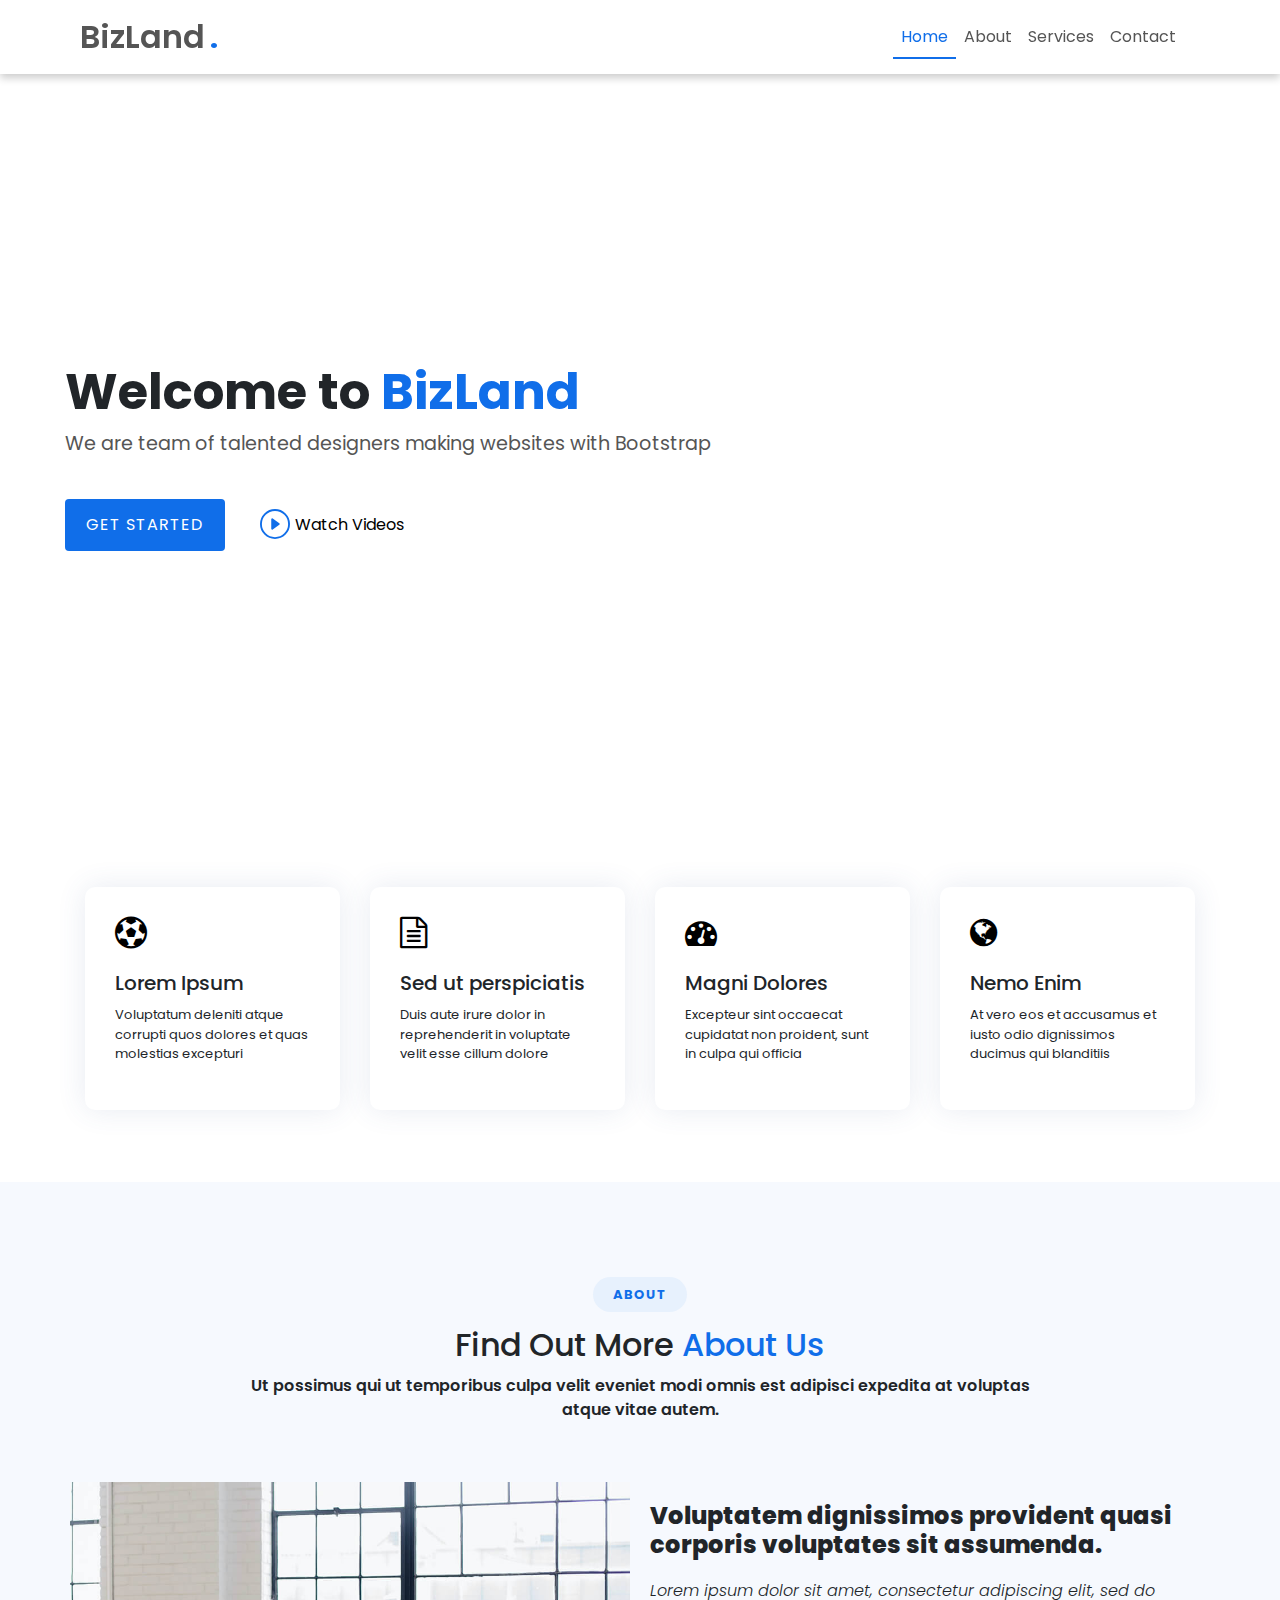
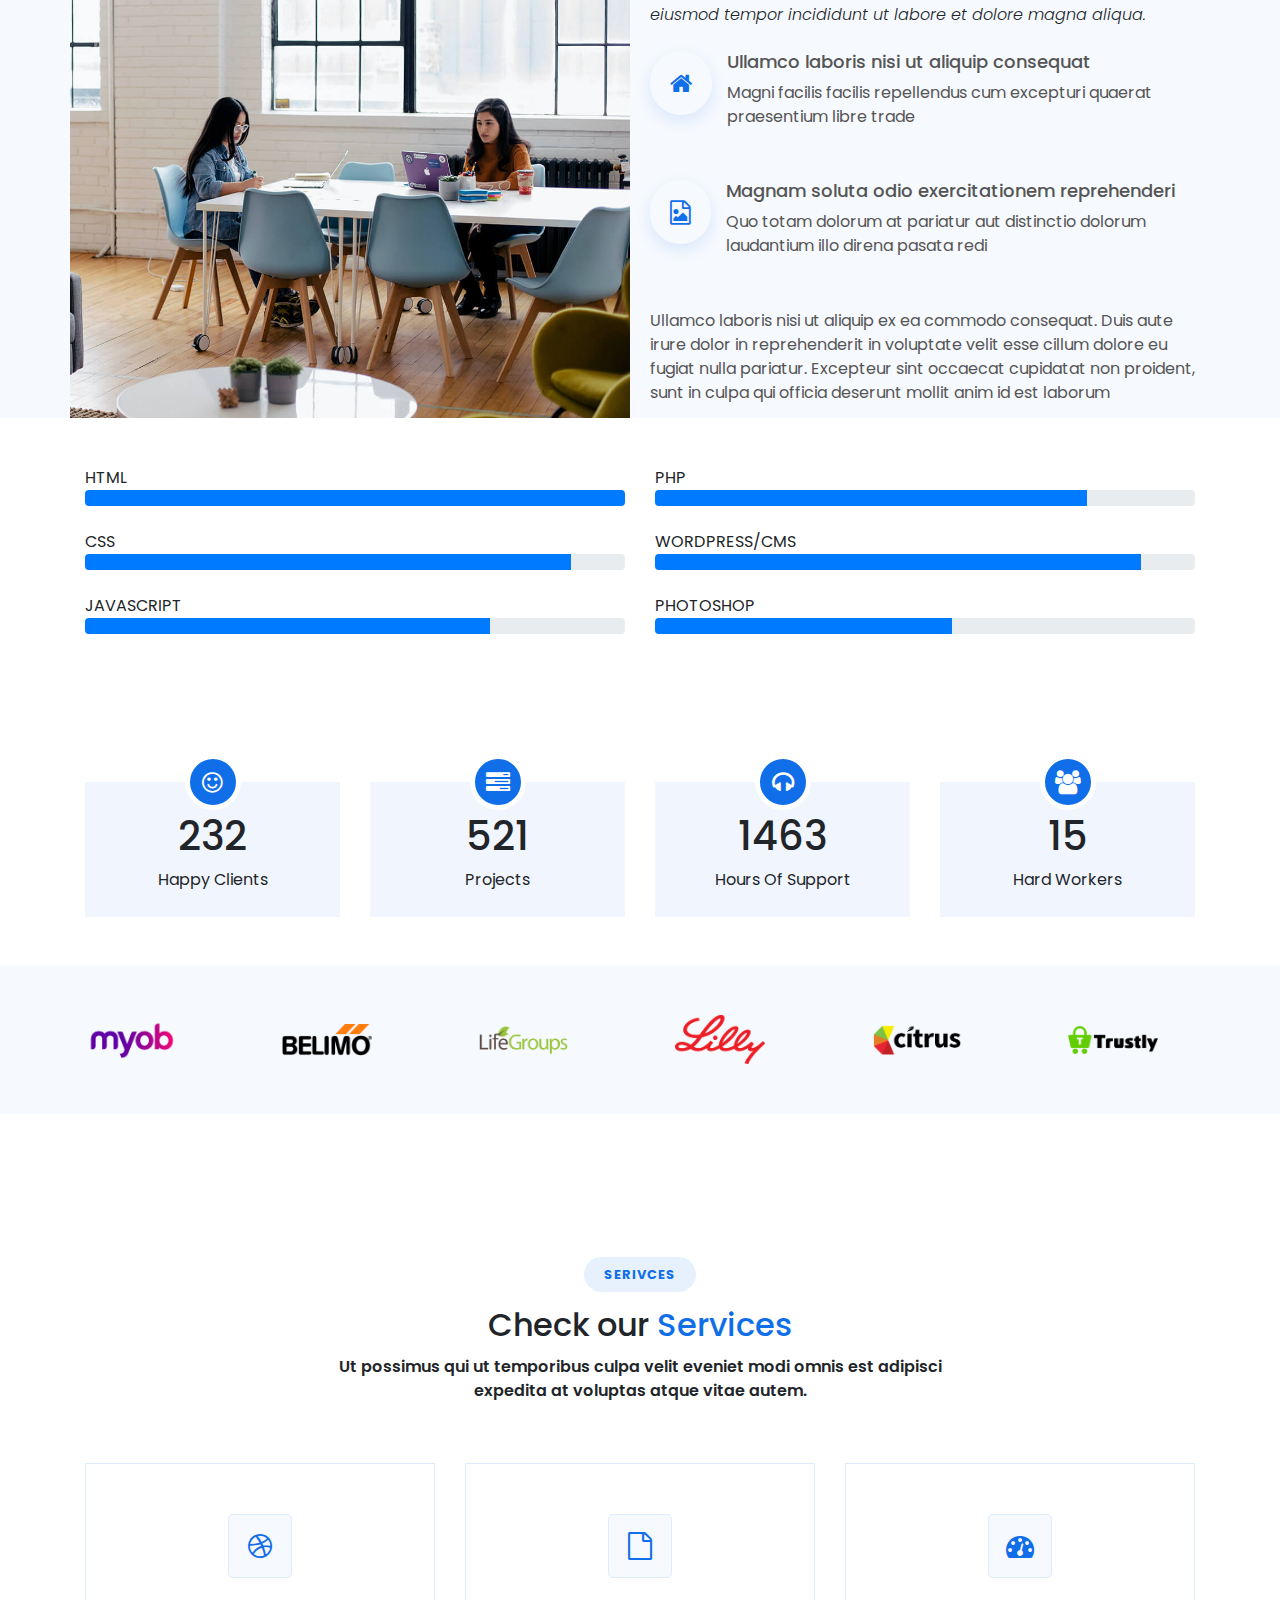
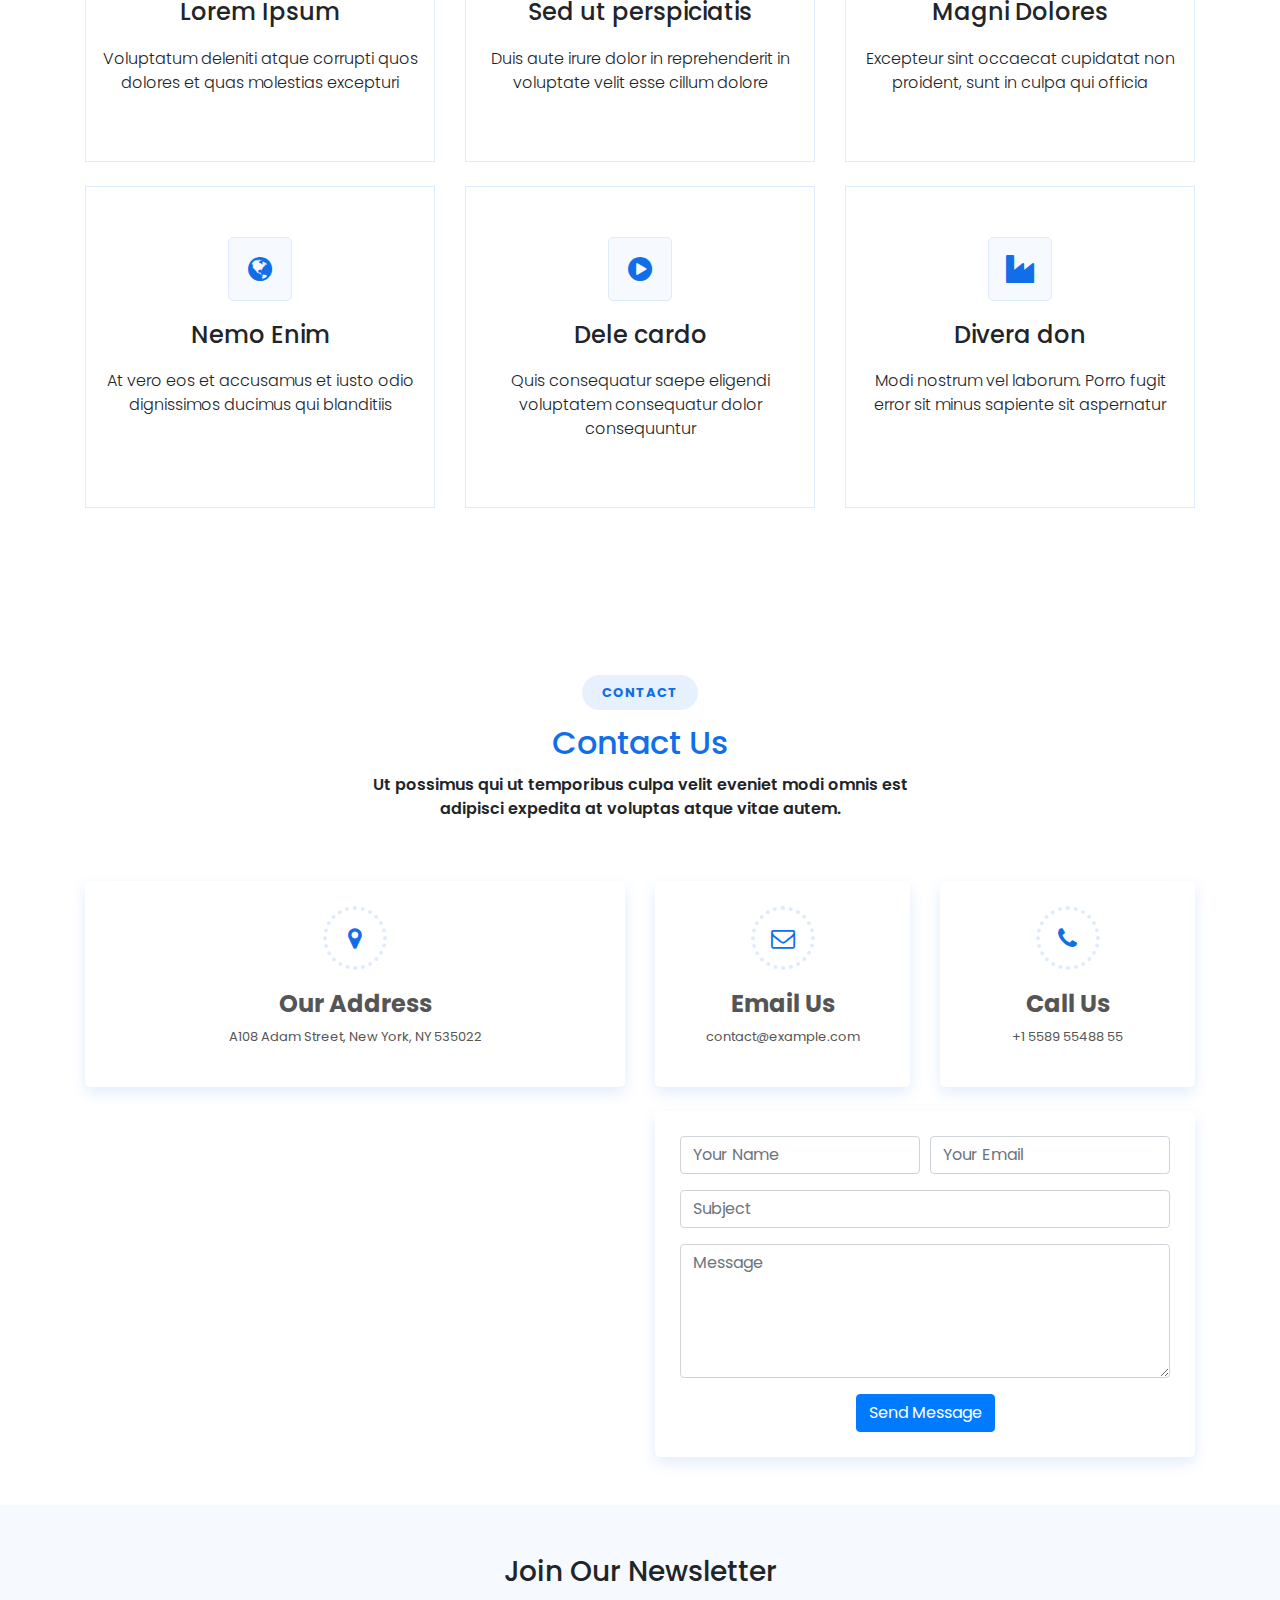
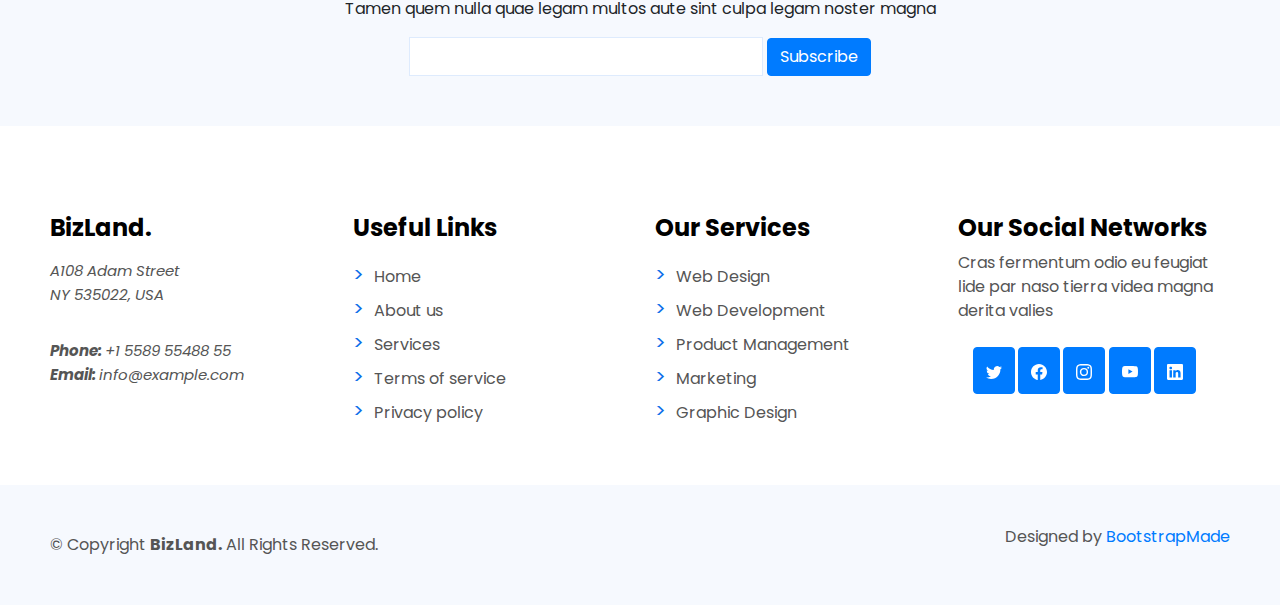
==== commit 964cd23c: "initial commit on branch 15-04-2021" ====
--- a/index.html
+++ b/index.html
@@ -17,159 +17,698 @@
     />
 
     <!-- Google fonts -->
+
     <link rel="preconnect" href="https://fonts.gstatic.com" />
     <link
-      href="https://fonts.googleapis.com/css2?family=Poppins:wght@100;300;400&display=swap"
+      href="https://fonts.googleapis.com/css2?family=Poppins:wght@100;300;400;500;600&display=swap"
       rel="stylesheet"
     />
 
+    <!-- Font awesome -->
+
+    <link
+      rel="stylesheet"
+      href="https://cdnjs.cloudflare.com/ajax/libs/font-awesome/4.7.0/css/font-awesome.min.css"
+    />
+
     <!-- Own stylesheet -->
+
     <link rel="stylesheet" href="./style.css" />
 
-    <title>Live Layout</title>
+    <title>Assignment</title>
   </head>
 
   <body>
-    <div class="container">
-      <div class="row">
-        <div class="form">
-          <div class="formLeft">
-            <svg
-              viewBox="0 0 75 24"
-              width="75"
-              height="24"
-              xmlns="http://www.w3.org/2000/svg"
-              aria-hidden="true"
-              class="l5Lhkf"
-            >
-              <g id="qaEJec">
-                <path
-                  fill="#ea4335"
-                  d="M67.954 16.303c-1.33 0-2.278-.608-2.886-1.804l7.967-3.3-.27-.68c-.495-1.33-2.008-3.79-5.102-3.79-3.068 0-5.622 2.41-5.622 5.96 0 3.34 2.53 5.96 5.92 5.96 2.73 0 4.31-1.67 4.97-2.64l-2.03-1.35c-.673.98-1.6 1.64-2.93 1.64zm-.203-7.27c1.04 0 1.92.52 2.21 1.264l-5.32 2.21c-.06-2.3 1.79-3.474 3.12-3.474z"
-                ></path>
-              </g>
-              <g id="YGlOvc">
-                <path fill="#34a853" d="M58.193.67h2.564v17.44h-2.564z"></path>
-              </g>
-              <g id="BWfIk">
-                <path
-                  fill="#4285f4"
-                  d="M54.152 8.066h-.088c-.588-.697-1.716-1.33-3.136-1.33-2.98 0-5.71 2.614-5.71 5.98 0 3.338 2.73 5.933 5.71 5.933 1.42 0 2.548-.64 3.136-1.36h.088v.86c0 2.28-1.217 3.5-3.183 3.5-1.61 0-2.6-1.15-3-2.12l-2.28.94c.65 1.58 2.39 3.52 5.28 3.52 3.06 0 5.66-1.807 5.66-6.206V7.21h-2.48v.858zm-3.006 8.237c-1.804 0-3.318-1.513-3.318-3.588 0-2.1 1.514-3.635 3.318-3.635 1.784 0 3.183 1.534 3.183 3.635 0 2.075-1.4 3.588-3.19 3.588z"
-                ></path>
-              </g>
-              <g id="e6m3fd">
-                <path
-                  fill="#fbbc05"
-                  d="M38.17 6.735c-3.28 0-5.953 2.506-5.953 5.96 0 3.432 2.673 5.96 5.954 5.96 3.29 0 5.96-2.528 5.96-5.96 0-3.46-2.67-5.96-5.95-5.96zm0 9.568c-1.798 0-3.348-1.487-3.348-3.61 0-2.14 1.55-3.608 3.35-3.608s3.348 1.467 3.348 3.61c0 2.116-1.55 3.608-3.35 3.608z"
-                ></path>
-              </g>
-              <g id="vbkDmc">
-                <path
-                  fill="#ea4335"
-                  d="M25.17 6.71c-3.28 0-5.954 2.505-5.954 5.958 0 3.433 2.673 5.96 5.954 5.96 3.282 0 5.955-2.527 5.955-5.96 0-3.453-2.673-5.96-5.955-5.96zm0 9.567c-1.8 0-3.35-1.487-3.35-3.61 0-2.14 1.55-3.608 3.35-3.608s3.35 1.46 3.35 3.6c0 2.12-1.55 3.61-3.35 3.61z"
-                ></path>
-              </g>
-              <g id="idEJde">
-                <path
-                  fill="#4285f4"
-                  d="M14.11 14.182c.722-.723 1.205-1.78 1.387-3.334H9.423V8.373h8.518c.09.452.16 1.07.16 1.664 0 1.903-.52 4.26-2.19 5.934-1.63 1.7-3.71 2.61-6.48 2.61-5.12 0-9.42-4.17-9.42-9.29C0 4.17 4.31 0 9.43 0c2.83 0 4.843 1.108 6.362 2.56L14 4.347c-1.087-1.02-2.56-1.81-4.577-1.81-3.74 0-6.662 3.01-6.662 6.75s2.93 6.75 6.67 6.75c2.43 0 3.81-.972 4.69-1.856z"
-                ></path>
-              </g>
-            </svg>
-            <h2 class="mt-3">Create your Google Account</h2>
-            <form class="mt-4">
+    <!-- Navigation Bar -->
+
+    <nav class="navbar navbar-expand-lg navbar-light bg-white sticky-top">
+      <a class="navbar-brand navLogo" href="#">BizLand</a>
+      <button
+        class="navbar-toggler"
+        type="button"
+        data-toggle="collapse"
+        data-target="#navbarSupportedContent"
+        aria-controls="navbarSupportedContent"
+        aria-expanded="false"
+        aria-label="Toggle navigation"
+      >
+        <span class="navbar-toggler-icon"></span>
+      </button>
+
+      <div class="collapse navbar-collapse" id="navbarSupportedContent">
+        <ul class="navbar-nav ml-auto">
+          <li class="nav-item">
+            <a class="nav-link active" href="#home">Home</a>
+          </li>
+          <li class="nav-item">
+            <a class="nav-link" href="#about">About</a>
+          </li>
+          <li class="nav-item">
+            <a class="nav-link" href="#services">Services</a>
+          </li>
+          <li class="nav-item">
+            <a class="nav-link" href="#contact">Contact</a>
+          </li>
+        </ul>
+      </div>
+    </nav>
+
+    <!-- body -->
+
+    <div class="container-fluid" id="home">
+      <div class="row">
+        <div class="col-lg-12">
+          <div class="body">
+            <h1>Welcome to <span>BizLand</span></h1>
+            <p>
+              We are team of talented designers making websites with Bootstrap
+            </p>
+            <div class="buttons mt-4">
+              <button class="btn getStarted">get started</button>
+              <button class="btn video">
+                <svg
+                  xmlns="http://www.w3.org/2000/svg"
+                  width="16"
+                  height="16"
+                  fill="currentColor"
+                  class="bi bi-play-circle"
+                  viewBox="0 0 16 16"
+                >
+                  <path
+                    d="M8 15A7 7 0 1 1 8 1a7 7 0 0 1 0 14zm0 1A8 8 0 1 0 8 0a8 8 0 0 0 0 16z"
+                  />
+                  <path
+                    d="M6.271 5.055a.5.5 0 0 1 .52.038l3.5 2.5a.5.5 0 0 1 0 .814l-3.5 2.5A.5.5 0 0 1 6 10.5v-5a.5.5 0 0 1 .271-.445z"
+                  />
+                </svg>
+                watch videos
+              </button>
+            </div>
+          </div>
+        </div>
+      </div>
+    </div>
+    <div class="container mt-5">
+      <div class="row">
+        <div class="col-lg-3 col-md-6 col-12 pb-md-4 pb-4">
+          <div class="box">
+            <i class="fa fa-futbol-o" aria-hidden="true"></i>
+            <h5>Lorem Ipsum</h5>
+            <p>
+              Voluptatum deleniti atque corrupti quos dolores et quas molestias
+              excepturi
+            </p>
+          </div>
+        </div>
+        <div class="col-lg-3 col-md-6 col-12 pb-md-4 pb-4">
+          <div class="box">
+            <i class="fa fa-file-text-o" aria-hidden="true"></i>
+            <h5>Sed ut perspiciatis</h5>
+            <p>
+              Duis aute irure dolor in reprehenderit in voluptate velit esse
+              cillum dolore
+            </p>
+          </div>
+        </div>
+        <div class="col-lg-3 col-md-6 col-12 pb-md-4 pb-4">
+          <div class="box">
+            <i class="fa fa-tachometer" aria-hidden="true"></i>
+            <h5>Magni Dolores</h5>
+            <p>
+              Excepteur sint occaecat cupidatat non proident, sunt in culpa qui
+              officia
+            </p>
+          </div>
+        </div>
+        <div class="col-lg-3 col-md-6 col-12 pb-md-4 pb-4">
+          <div class="box">
+            <i class="fa fa-globe" aria-hidden="true"></i>
+            <h5>Nemo Enim</h5>
+            <p>
+              At vero eos et accusamus et iusto odio dignissimos ducimus qui
+              blanditiis
+            </p>
+          </div>
+        </div>
+      </div>
+    </div>
+
+    <!-- About section -->
+
+    <div class="container-fluid mt-5" id="about">
+      <div class="row">
+        <div class="col-lg-12 p-0">
+          <div class="aboutDiv">
+            <div class="aboutHead">
+              <span>ABOUT</span>
+              <h2>Find Out More <span>About Us</span></h2>
+              <p>
+                Ut possimus qui ut temporibus culpa velit eveniet modi omnis est
+                adipisci expedita at voluptas atque vitae autem.
+              </p>
+            </div>
+          </div>
+        </div>
+      </div>
+      <div class="row">
+        <div class="col-lg-6 p-0">
+          <div class="aboutImg">
+            <img src="./assets/about.jpg" class="img-fluid" alt="about" />
+          </div>
+        </div>
+        <div class="col-lg-6 p-0">
+          <div class="aboutInfo">
+            <h2>
+              Voluptatem dignissimos provident quasi corporis voluptates sit
+              assumenda.
+            </h2>
+            <p>
+              Lorem ipsum dolor sit amet, consectetur adipiscing elit, sed do
+              eiusmod tempor incididunt ut labore et dolore magna aliqua.
+            </p>
+            <div class="aboutList mt-4">
+              <ul>
+                <li>
+                  <i class="fa fa-home" aria-hidden="true"></i>
+                  <div>
+                    <h5>Ullamco laboris nisi ut aliquip consequat</h5>
+                    <p>
+                      Magni facilis facilis repellendus cum excepturi quaerat
+                      praesentium libre trade
+                    </p>
+                  </div>
+                </li>
+                <li>
+                  <i class="fa fa-file-image-o" aria-hidden="true"></i>
+                  <div>
+                    <h5>Magnam soluta odio exercitationem reprehenderi</h5>
+                    <p>
+                      Quo totam dolorum at pariatur aut distinctio dolorum
+                      laudantium illo direna pasata redi
+                    </p>
+                  </div>
+                </li>
+              </ul>
+            </div>
+            <span>
+              Ullamco laboris nisi ut aliquip ex ea commodo consequat. Duis aute
+              irure dolor in reprehenderit in voluptate velit esse cillum dolore
+              eu fugiat nulla pariatur. Excepteur sint occaecat cupidatat non
+              proident, sunt in culpa qui officia deserunt mollit anim id est
+              laborum
+            </span>
+          </div>
+        </div>
+      </div>
+    </div>
+
+    <div class="container mt-5">
+      <div class="row">
+        <div class="col-lg-6">
+          <span>HTML</span>
+          <div class="progress">
+            <div
+              class="progress-bar customeBar1"
+              role="progressbar"
+              aria-valuenow="75"
+              aria-valuemin="0"
+              aria-valuemax="100"
+            ></div>
+          </div>
+        </div>
+        <div class="col-lg-6">
+          <span>PHP</span>
+          <div class="progress">
+            <div
+              class="progress-bar customeBar2"
+              role="progressbar"
+              aria-valuenow="75"
+              aria-valuemin="0"
+              aria-valuemax="100"
+            ></div>
+          </div>
+        </div>
+      </div>
+      <div class="row mt-4">
+        <div class="col-lg-6">
+          <span>CSS</span>
+          <div class="progress">
+            <div
+              class="progress-bar customeBar3"
+              role="progressbar"
+              aria-valuenow="75"
+              aria-valuemin="0"
+              aria-valuemax="100"
+            ></div>
+          </div>
+        </div>
+        <div class="col-lg-6">
+          <span>WORDPRESS/CMS</span>
+          <div class="progress">
+            <div
+              class="progress-bar customeBar4"
+              role="progressbar"
+              aria-valuenow="75"
+              aria-valuemin="0"
+              aria-valuemax="100"
+            ></div>
+          </div>
+        </div>
+      </div>
+      <div class="row mt-4">
+        <div class="col-lg-6">
+          <span>JAVASCRIPT</span>
+          <div class="progress">
+            <div
+              class="progress-bar customeBar5"
+              role="progressbar"
+              aria-valuenow="75"
+              aria-valuemin="0"
+              aria-valuemax="100"
+            ></div>
+          </div>
+        </div>
+        <div class="col-lg-6">
+          <span>PHOTOSHOP</span>
+          <div class="progress">
+            <div
+              class="progress-bar customeBar6"
+              role="progressbar"
+              aria-valuenow="75"
+              aria-valuemin="0"
+              aria-valuemax="100"
+            ></div>
+          </div>
+        </div>
+      </div>
+    </div>
+
+    <div class="container mt-5">
+      <div class="row">
+        <div class="col-lg-3">
+          <div class="aboutCard">
+            <i class="fa fa-smile-o" aria-hidden="true"></i>
+            <h1>232</h1>
+            <span>Happy Clients</span>
+          </div>
+        </div>
+        <div class="col-lg-3">
+          <div class="aboutCard">
+            <i class="fa fa-tasks" aria-hidden="true"></i>
+            <h1>521</h1>
+            <span>Projects</span>
+          </div>
+        </div>
+        <div class="col-lg-3">
+          <div class="aboutCard">
+            <i class="fa fa-headphones" aria-hidden="true"></i>
+            <h1>1463</h1>
+            <span>Hours Of Support</span>
+          </div>
+        </div>
+        <div class="col-lg-3">
+          <div class="aboutCard">
+            <i class="fa fa-users" aria-hidden="true"></i>
+            <h1>15</h1>
+            <span>Hard Workers</span>
+          </div>
+        </div>
+      </div>
+    </div>
+
+    <div class="container-fluid bodyRow2 mt-5">
+      <div class="row bodyRow2_1">
+        <div class="col-lg-2 col-md-4 col-6 bodyRow2Clients">
+          <div><img src="./assets/clients/client-1.png" alt="" /></div>
+        </div>
+        <div class="col-lg-2 col-md-4 col-6 bodyRow2Clients">
+          <div><img src="./assets/clients/client-2.png" alt="" /></div>
+        </div>
+        <div class="col-lg-2 col-md-4 col-6 bodyRow2Clients">
+          <div><img src="./assets/clients/client-3.png" alt="" /></div>
+        </div>
+        <div class="col-lg-2 col-md-4 col-6 bodyRow2Clients">
+          <div><img src="./assets/clients/client-4.png" alt="" /></div>
+        </div>
+        <div class="col-lg-2 col-md-4 col-6 bodyRow2Clients">
+          <div><img src="./assets/clients/client-5.png" alt="" /></div>
+        </div>
+        <div class="col-lg-2 col-md-4 col-6 bodyRow2Clients">
+          <div><img src="./assets/clients/client-6.png" alt="" /></div>
+        </div>
+      </div>
+    </div>
+
+    <!-- Services section -->
+
+    <div class="container mt-5" id="services">
+      <div class="row">
+        <div class="col-lg-12 p-0">
+          <div class="serviceDiv">
+            <div class="serviceHead">
+              <span>SERIVCES</span>
+              <h2>Check our <span>Services</span></h2>
+              <p>
+                Ut possimus qui ut temporibus culpa velit eveniet modi omnis est
+                adipisci expedita at voluptas atque vitae autem.
+              </p>
+            </div>
+          </div>
+        </div>
+      </div>
+      <div class="row">
+        <div class="col-lg-4 col-md-6 col-12 pb-md-4 pb-5">
+          <div class="serviceCard">
+            <div>
+              <i class="fa fa-dribbble" aria-hidden="true"></i>
+            </div>
+            <h3>Lorem Ipsum</h3>
+            <p>
+              Voluptatum deleniti atque corrupti quos dolores et quas molestias
+              excepturi
+            </p>
+          </div>
+        </div>
+        <div class="col-lg-4 col-md-6 col-12 pb-md-4 pb-5">
+          <div class="serviceCard">
+            <div>
+              <i class="fa fa-file-o" aria-hidden="true"></i>
+            </div>
+            <h3>Sed ut perspiciatis</h3>
+            <p>
+              Duis aute irure dolor in reprehenderit in voluptate velit esse
+              cillum dolore
+            </p>
+          </div>
+        </div>
+        <div class="col-lg-4 col-md-6 col-12 pb-md-4 pb-5">
+          <div class="serviceCard">
+            <div>
+              <i class="fa fa-tachometer" aria-hidden="true"></i>
+            </div>
+            <h3>Magni Dolores</h3>
+            <p>
+              Excepteur sint occaecat cupidatat non proident, sunt in culpa qui
+              officia
+            </p>
+          </div>
+        </div>
+        <!-- </div>
+      <div class="row"> -->
+        <div class="col-lg-4 col-md-6 col-12 pb-md-4 pb-5">
+          <div class="serviceCard">
+            <div>
+              <i class="fa fa-globe" aria-hidden="true"></i>
+            </div>
+            <h3>Nemo Enim</h3>
+            <p>
+              At vero eos et accusamus et iusto odio dignissimos ducimus qui
+              blanditiis
+            </p>
+          </div>
+        </div>
+        <div class="col-lg-4 col-md-6 col-12 pb-md-4 pb-5">
+          <div class="serviceCard">
+            <div>
+              <i class="fa fa-play-circle" aria-hidden="true"></i>
+            </div>
+            <h3>Dele cardo</h3>
+            <p>
+              Quis consequatur saepe eligendi voluptatem consequatur dolor
+              consequuntur
+            </p>
+          </div>
+        </div>
+        <div class="col-lg-4 col-md-6 col-12 pb-md-4 pb-5">
+          <div class="serviceCard">
+            <div>
+              <i class="fa fa-industry" aria-hidden="true"></i>
+            </div>
+            <h3>Divera don</h3>
+            <p>
+              Modi nostrum vel laborum. Porro fugit error sit minus sapiente sit
+              aspernatur
+            </p>
+          </div>
+        </div>
+      </div>
+    </div>
+
+    <!-- Contact us section -->
+
+    <div class="container mt-5" id="contact">
+      <div class="row">
+        <div class="col-lg-12">
+          <div class="contactDiv">
+            <div class="contactHead">
+              <span>CONTACT</span>
+              <h2><span>Contact Us</span></h2>
+              <p>
+                Ut possimus qui ut temporibus culpa velit eveniet modi omnis est
+                adipisci expedita at voluptas atque vitae autem.
+              </p>
+            </div>
+          </div>
+        </div>
+      </div>
+      <div class="row">
+        <div class="col-lg-6 pb-md-4 pb-5">
+          <div class="contactAddress">
+            <div class="location">
+              <i class="fa fa-map-marker" aria-hidden="true"></i>
+            </div>
+            <h2>Our Address</h2>
+            <p>A108 Adam Street, New York, NY 535022</p>
+          </div>
+        </div>
+        <div class="col-lg-3 pb-md-4 pb-5">
+          <div class="contactMail">
+            <div class="mail">
+              <i class="fa fa-envelope-o" aria-hidden="true"></i>
+            </div>
+            <h2>Email Us</h2>
+            <p>contact@example.com</p>
+          </div>
+        </div>
+        <div class="col-lg-3 pb-md-4 pb-5">
+          <div class="contactCall">
+            <div class="call">
+              <i class="fa fa-phone" aria-hidden="true"></i>
+            </div>
+            <h2>Call Us</h2>
+            <p>+1 5589 55488 55</p>
+          </div>
+        </div>
+        <div class="col-lg-6">
+          <iframe
+            src="https://www.google.com/maps/embed?pb=!1m18!1m12!1m3!1d3506.463589709459!2d77.4324834143734!3d28.495696797013146!2m3!1f0!2f0!3f0!3m2!1i1024!2i768!4f13.1!3m3!1m2!1s0x390ce670fa863f67%3A0x302ea32b4f957d29!2sTO%20THE%20NEW!5e0!3m2!1sen!2sin!4v1618507491413!5m2!1sen!2sin"
+            style="border: 0"
+            allowfullscreen=""
+            loading="lazy"
+          ></iframe>
+        </div>
+        <div class="col-lg-6">
+          <div class="contactForm">
+            <form>
               <div class="form-row">
                 <div class="form-group col-md-6">
                   <input
                     type="text"
                     class="form-control"
-                    id="inputFirst4"
-                    placeholder="First name"
+                    id="inputName4"
+                    placeholder="Your Name"
                     required
                   />
                 </div>
                 <div class="form-group col-md-6">
                   <input
-                    type="text"
+                    type="email"
                     class="form-control"
-                    id="inputLast4"
-                    placeholder="Last name"
+                    id="inputEmail4"
+                    placeholder="Your Email"
                     required
                   />
                 </div>
               </div>
               <div class="form-group">
-                <div class="input-group mb-2">
-                  <input
-                    type="text"
-                    class="form-control gmailPreInput"
-                    id="inlineFormInputGroup"
-                    placeholder="Username"
-                    required
-                  />
-                  <div class="input-group-prepend">
-                    <div class="input-group-text gmailPre bg-white">
-                      @gmail.com
-                    </div>
-                  </div>
-                </div>
-                <p class="inputHint">You can use letters, numbers & periods</p>
+                <input
+                  type="text"
+                  class="form-control"
+                  id="inputSubject"
+                  placeholder="Subject"
+                  required
+                />
               </div>
-              <button class="btn Btn">
-                Use my current email address instead
+              <div class="form-group">
+                <textarea
+                  type="text"
+                  class="form-control"
+                  id="inputMessage"
+                  rows="5"
+                  placeholder="Message"
+                  required
+                ></textarea>
+              </div>
+              <button type="submit" class="btn btn-primary">
+                Send Message
               </button>
-              <div class="form-row mt-4">
-                <div class="form-group col-md-6">
-                  <input
-                    type="password"
-                    class="form-control"
-                    id="inputPass4"
-                    placeholder="Password"
-                    required
-                  />
-                </div>
-                <div class="form-group col-md-6">
-                  <input
-                    type="password"
-                    class="form-control"
-                    id="inputPassConfirm4"
-                    placeholder="Confirm"
-                    required
-                  />
-                </div>
-                <p class="inputHint">
-                  Use 8 or more characters with a mix of letters, numbers &
-                  symbols
-                </p>
-              </div>
-              <div class="col-auto my-1">
-                <div class="form-check">
-                  <input
-                    class="form-check-input"
-                    type="checkbox"
-                    id="autoSizingCheck2"
-                  />
-                  <label class="form-check-label" for="autoSizingCheck2">
-                    Show Password
-                  </label>
-                </div>
-              </div>
-              <div class="form-rowBtn mt-5">
-                <div>
-                  <a class="btn Btn" href="./signIn.html"> Sign in instead </a>
-                </div>
-                <div>
-                  <button type="submit" class="btn btn-primary">Next</button>
-                </div>
-              </div>
             </form>
           </div>
-          <div class="formRight">
+        </div>
+      </div>
+    </div>
+
+    <div class="container-fluid mt-5">
+      <div class="row">
+        <div class="col-lg-12 p-0">
+          <div class="newsLetter">
+            <h3>Join Our Newsletter</h3>
+            <p>
+              Tamen quem nulla quae legam multos aute sint culpa legam noster
+              magna
+            </p>
+            <input type="text" />
+            <button class="btn btn-primary">Subscribe</button>
+          </div>
+        </div>
+      </div>
+    </div>
+
+    <!-- Footer -->
+
+    <div class="container-fluid footer mt-5">
+      <div class="row">
+        <div class="col-lg-3 col-md-6">
+          <h4>BizLand.</h4>
+          <div class="footerAddress mt-4">
+            <p>A108 Adam Street</p>
+            <p>NY 535022, USA</p>
+            <div class="footerAddressPhone mt-5">
+              <p><b>Phone: </b>+1 5589 55488 55</p>
+              <p><b>Email: </b>info@example.com</p>
+            </div>
+          </div>
+        </div>
+        <div class="col-lg-3 col-md-6 footerButton">
+          <h4>Useful Links</h4>
+          <ul class="ul2 mt-3">
+            <li data-icon1=">"><a href="#">Home</a></li>
+            <li data-icon1=">"><a href="#">About us</a></li>
+            <li data-icon1=">"><a href="#">Services</a></li>
+            <li data-icon1=">"><a href="#">Terms of service</a></li>
+            <li data-icon1=">"><a href="#">Privacy policy</a></li>
+          </ul>
+        </div>
+        <div class="col-lg-3 col-md-6 footerNews">
+          <h4>Our Services</h4>
+          <ul class="ul2 mt-3">
+            <li data-icon1=">"><a href="#">Web Design</a></li>
+            <li data-icon1=">"><a href="#">Web Development</a></li>
+            <li data-icon1=">"><a href="#">Product Management</a></li>
+            <li data-icon1=">"><a href="#">Marketing</a></li>
+            <li data-icon1=">"><a href="#">Graphic Design</a></li>
+          </ul>
+        </div>
+        <div class="col-lg-3 col-md-6 footerConnected">
+          <h4>Our Social Networks</h4>
+          <p>
+            Cras fermentum odio eu feugiat lide par naso tierra videa magna
+            derita valies
+          </p>
+          <div class="footerSocial mt-4 d-flex justify-content-start">
+            <div class="col-lg-2 col-md-2 col-2">
+              <button class="btn btn-primary">
+                <svg
+                  xmlns="http://www.w3.org/2000/svg"
+                  width="16"
+                  height="16"
+                  fill="currentColor"
+                  class="bi bi-twitter"
+                  viewBox="0 0 16 16"
+                >
+                  <path
+                    d="M5.026 15c6.038 0 9.341-5.003 9.341-9.334 0-.14 0-.282-.006-.422A6.685 6.685 0 0 0 16 3.542a6.658 6.658 0 0 1-1.889.518 3.301 3.301 0 0 0 1.447-1.817 6.533 6.533 0 0 1-2.087.793A3.286 3.286 0 0 0 7.875 6.03a9.325 9.325 0 0 1-6.767-3.429 3.289 3.289 0 0 0 1.018 4.382A3.323 3.323 0 0 1 .64 6.575v.045a3.288 3.288 0 0 0 2.632 3.218 3.203 3.203 0 0 1-.865.115 3.23 3.23 0 0 1-.614-.057 3.283 3.283 0 0 0 3.067 2.277A6.588 6.588 0 0 1 .78 13.58a6.32 6.32 0 0 1-.78-.045A9.344 9.344 0 0 0 5.026 15z"
+                  />
+                </svg>
+              </button>
+            </div>
+            <div class="col-lg-2 col-md-2 col-2">
+              <button class="btn btn-primary">
+                <svg
+                  xmlns="http://www.w3.org/2000/svg"
+                  width="16"
+                  height="16"
+                  fill="currentColor"
+                  class="bi bi-facebook"
+                  viewBox="0 0 16 16"
+                >
+                  <path
+                    d="M16 8.049c0-4.446-3.582-8.05-8-8.05C3.58 0-.002 3.603-.002 8.05c0 4.017 2.926 7.347 6.75 7.951v-5.625h-2.03V8.05H6.75V6.275c0-2.017 1.195-3.131 3.022-3.131.876 0 1.791.157 1.791.157v1.98h-1.009c-.993 0-1.303.621-1.303 1.258v1.51h2.218l-.354 2.326H9.25V16c3.824-.604 6.75-3.934 6.75-7.951z"
+                  />
+                </svg>
+              </button>
+            </div>
+            <div class="col-lg-2 col-md-2 col-2">
+              <button class="btn btn-primary">
+                <svg
+                  xmlns="http://www.w3.org/2000/svg"
+                  width="16"
+                  height="16"
+                  fill="currentColor"
+                  class="bi bi-instagram"
+                  viewBox="0 0 16 16"
+                >
+                  <path
+                    d="M8 0C5.829 0 5.556.01 4.703.048 3.85.088 3.269.222 2.76.42a3.917 3.917 0 0 0-1.417.923A3.927 3.927 0 0 0 .42 2.76C.222 3.268.087 3.85.048 4.7.01 5.555 0 5.827 0 8.001c0 2.172.01 2.444.048 3.297.04.852.174 1.433.372 1.942.205.526.478.972.923 1.417.444.445.89.719 1.416.923.51.198 1.09.333 1.942.372C5.555 15.99 5.827 16 8 16s2.444-.01 3.298-.048c.851-.04 1.434-.174 1.943-.372a3.916 3.916 0 0 0 1.416-.923c.445-.445.718-.891.923-1.417.197-.509.332-1.09.372-1.942C15.99 10.445 16 10.173 16 8s-.01-2.445-.048-3.299c-.04-.851-.175-1.433-.372-1.941a3.926 3.926 0 0 0-.923-1.417A3.911 3.911 0 0 0 13.24.42c-.51-.198-1.092-.333-1.943-.372C10.443.01 10.172 0 7.998 0h.003zm-.717 1.442h.718c2.136 0 2.389.007 3.232.046.78.035 1.204.166 1.486.275.373.145.64.319.92.599.28.28.453.546.598.92.11.281.24.705.275 1.485.039.843.047 1.096.047 3.231s-.008 2.389-.047 3.232c-.035.78-.166 1.203-.275 1.485a2.47 2.47 0 0 1-.599.919c-.28.28-.546.453-.92.598-.28.11-.704.24-1.485.276-.843.038-1.096.047-3.232.047s-2.39-.009-3.233-.047c-.78-.036-1.203-.166-1.485-.276a2.478 2.478 0 0 1-.92-.598 2.48 2.48 0 0 1-.6-.92c-.109-.281-.24-.705-.275-1.485-.038-.843-.046-1.096-.046-3.233 0-2.136.008-2.388.046-3.231.036-.78.166-1.204.276-1.486.145-.373.319-.64.599-.92.28-.28.546-.453.92-.598.282-.11.705-.24 1.485-.276.738-.034 1.024-.044 2.515-.045v.002zm4.988 1.328a.96.96 0 1 0 0 1.92.96.96 0 0 0 0-1.92zm-4.27 1.122a4.109 4.109 0 1 0 0 8.217 4.109 4.109 0 0 0 0-8.217zm0 1.441a2.667 2.667 0 1 1 0 5.334 2.667 2.667 0 0 1 0-5.334z"
+                  />
+                </svg>
+              </button>
+            </div>
+            <div class="col-lg-2 col-md-2 col-2">
+              <button class="btn btn-primary">
+                <svg
+                  xmlns="http://www.w3.org/2000/svg"
+                  width="16"
+                  height="16"
+                  fill="currentColor"
+                  class="bi bi-youtube"
+                  viewBox="0 0 16 16"
+                >
+                  <path
+                    d="M8.051 1.999h.089c.822.003 4.987.033 6.11.335a2.01 2.01 0 0 1 1.415 1.42c.101.38.172.883.22 1.402l.01.104.022.26.008.104c.065.914.073 1.77.074 1.957v.075c-.001.194-.01 1.108-.082 2.06l-.008.105-.009.104c-.05.572-.124 1.14-.235 1.558a2.007 2.007 0 0 1-1.415 1.42c-1.16.312-5.569.334-6.18.335h-.142c-.309 0-1.587-.006-2.927-.052l-.17-.006-.087-.004-.171-.007-.171-.007c-1.11-.049-2.167-.128-2.654-.26a2.007 2.007 0 0 1-1.415-1.419c-.111-.417-.185-.986-.235-1.558L.09 9.82l-.008-.104A31.4 31.4 0 0 1 0 7.68v-.123c.002-.215.01-.958.064-1.778l.007-.103.003-.052.008-.104.022-.26.01-.104c.048-.519.119-1.023.22-1.402a2.007 2.007 0 0 1 1.415-1.42c.487-.13 1.544-.21 2.654-.26l.17-.007.172-.006.086-.003.171-.007A99.788 99.788 0 0 1 7.858 2h.193zM6.4 5.209v4.818l4.157-2.408L6.4 5.209z"
+                  />
+                </svg>
+              </button>
+            </div>
+            <div class="col-lg-2 col-md-2 col-2">
+              <button class="btn btn-primary">
+                <svg
+                  xmlns="http://www.w3.org/2000/svg"
+                  width="16"
+                  height="16"
+                  fill="currentColor"
+                  class="bi bi-linkedin"
+                  viewBox="0 0 16 16"
+                >
+                  <path
+                    d="M0 1.146C0 .513.526 0 1.175 0h13.65C15.474 0 16 .513 16 1.146v13.708c0 .633-.526 1.146-1.175 1.146H1.175C.526 16 0 15.487 0 14.854V1.146zm4.943 12.248V6.169H2.542v7.225h2.401zm-1.2-8.212c.837 0 1.358-.554 1.358-1.248-.015-.709-.52-1.248-1.342-1.248-.822 0-1.359.54-1.359 1.248 0 .694.521 1.248 1.327 1.248h.016zm4.908 8.212V9.359c0-.216.016-.432.08-.586.173-.431.568-.878 1.232-.878.869 0 1.216.662 1.216 1.634v3.865h2.401V9.25c0-2.22-1.184-3.252-2.764-3.252-1.274 0-1.845.7-2.165 1.193v.025h-.016a5.54 5.54 0 0 1 .016-.025V6.169h-2.4c.03.678 0 7.225 0 7.225h2.4z"
+                  />
+                </svg>
+              </button>
+            </div>
+          </div>
+        </div>
+      </div>
+    </div>
+    <div class="container-fluid footerBottom mt-0">
+      <div class="row">
+        <div class="col-lg-12">
+          <div class="d-flex justify-content-between">
+            <div class="align-self-center">
+              &copy Copyright <b>BizLand.</b> All Rights Reserved.
+            </div>
             <div>
-              <img src="./assets/account.svg" alt="account" />
-            </div>
-            <div>
-              <p>One account. All of Google working for you.</p>
+              <p>Designed by <a href="#">BootstrapMade</a></p>
             </div>
           </div>
         </div>
@@ -193,5 +732,15 @@
       integrity="sha384-JZR6Spejh4U02d8jOt6vLEHfe/JQGiRRSQQxSfFWpi1MquVdAyjUar5+76PVCmYl"
       crossorigin="anonymous"
     ></script>
+    <!-- Own script tag -->
+
+    <script>
+      $(document).ready(function () {
+        $(".nav-link").click(function () {
+          $(".nav-link.active").removeClass("active");
+          $(this).addClass("active");
+        });
+      });
+    </script>
   </body>
 </html>
--- a/style.css
+++ b/style.css
@@ -1,138 +1,605 @@
+:root {
+  --textColor: #106ee9;
+  --blackText: black;
+  --whiteText: white;
+  --greyText: #555555;
+  --aboutBack: #f6f9fe;
+  --borderColor: #deebfd;
+}
+
+html {
+  scroll-behavior: smooth;
+}
+
 * {
   margin: 0;
   padding: 0;
-  -webkit-box-sizing: border-box;
-          box-sizing: border-box;
+  box-sizing: border-box;
 }
 
 body {
+  font-family: "Poppins", sans-serif;
+}
+
+/* Navigation bar */
+
+nav {
+  box-shadow: 0 4px 8px 0 rgba(0, 0, 0, 0.2);
+}
+
+nav a {
+  color: var(--greyText) !important;
+}
+
+nav a:hover,
+.active {
+  color: var(--textColor) !important;
+  box-shadow: 0 2px var(--textColor);
+  transition: 0.2s;
+}
+
+nav:first-child {
+  padding-left: 80px;
+}
+
+nav > div {
+  padding-right: 80px;
+}
+
+@media screen and (max-width: 768px) {
+  nav > div {
+    padding-right: 0;
+  }
+  nav:first-child {
+    padding-left: 20px;
+  }
+}
+
+nav > a::after {
+  content: ".";
+  color: var(--textColor);
+  padding-left: 5px;
+}
+
+.navLogo {
+  font-size: xx-large;
+  font-weight: 600;
+}
+
+/* body */
+
+.body {
+  display: flex;
+  flex-direction: column;
+  justify-content: center;
+  align-items: flex-start;
+  text-align: center;
+  height: 85vh;
+  padding-left: 50px;
+}
+
+@media screen and (max-width: 426px) {
+  .body {
+    align-items: center;
+    padding: 5px;
+  }
+}
+
+.body::before {
+  content: "";
+  background-image: url("https://images.hdqwalls.com/wallpapers/white-cube-pattern-4k-bu.jpg");
+  background-position: center;
+  background-size: cover;
+  background-repeat: no-repeat;
+  background-attachment: fixed;
   height: 100%;
-  width: 100%;
+  z-index: -1;
+  opacity: 0.5;
+  position: absolute;
+  top: 0;
+  left: 0;
+  width: 100%;
+}
+
+.body > h1 {
+  font-weight: bold;
+  font-size: 50px;
+}
+
+.body > p {
+  font-size: larger;
+  color: var(--greyText);
+}
+
+.body span {
+  color: var(--textColor);
+}
+
+.buttons {
+  display: flex;
+}
+
+.getStarted {
+  text-transform: uppercase;
+  color: var(--whiteText);
+  background-color: var(--textColor);
+  letter-spacing: 1px;
+  padding-left: 20px;
+  padding-right: 20px;
+}
+
+.video {
+  background-color: transparent;
+  border: none;
+  text-transform: capitalize;
+  margin-left: 20px;
+  outline: none;
+  align-items: center;
+  padding-left: 20px;
+  padding-right: 20px;
+  display: flex;
+  justify-content: center;
+}
+
+.video > svg {
+  width: 30px;
+  height: 30px;
+  position: relative;
+  right: 5px;
+  bottom: 6px;
+  color: var(--textColor);
+}
+
+.box {
+  border: none;
+  border-radius: 10px;
+  padding: 30px;
+  cursor: pointer;
+  box-shadow: 0 0 29px 0 rgb(68 88 144 / 12%);
+}
+
+.box:hover {
+  background-color: var(--textColor);
+  color: var(--whiteText);
+  transition: 0.4s;
+}
+
+.box > i {
+  color: var(--blackText);
+  font-size: xx-large;
+}
+
+.box > h5 {
+  margin-top: 20px;
+}
+
+.box > p {
   font-size: small;
-  font-family: "Poppins", sans-serif;
-}
-
-.form {
+  margin-top: 10px;
+}
+
+/* About Section */
+
+.aboutDiv {
+  background-color: var(--aboutBack);
+  padding: 100px 60px 60px 60px;
+}
+
+.aboutDiv span {
+  color: var(--textColor);
+}
+
+.aboutHead {
+  text-align: center;
+}
+
+.aboutHead > span {
+  background-color: #e7f1fd;
+  padding: 8px 20px;
+  font-weight: 700;
+  font-size: 13px;
+  letter-spacing: 1px;
+  border-radius: 50px;
+}
+
+.aboutHead > h2 {
+  margin-top: 20px;
+}
+
+.aboutHead > p {
+  margin: 10px auto 0 auto;
+  font-weight: 600;
+  width: 70%;
+}
+
+.aboutImg {
+  width: 100%;
+  height: 100%;
+  background-color: var(--aboutBack);
+}
+
+.aboutImg > img {
+  width: 100%;
+  object-fit: contain;
+  padding: 0 10px 0 70px;
+}
+
+@media screen and (max-width: 768px) {
+  .aboutImg > img {
+    padding: 0 40px 0 40px;
+  }
+}
+
+.aboutInfo {
+  width: 100%;
+  height: 100%;
+  background-color: var(--aboutBack);
+  padding: 20px 70px 0 10px;
+}
+
+@media screen and (max-width: 768px) {
+  .aboutInfo {
+    padding: 30px 40px 20px 40px;
+  }
+}
+
+.aboutInfo > h2 {
+  font-size: x-large;
+  font-weight: 800;
+}
+
+.aboutInfo > p {
+  margin-top: 20px;
+  font-style: italic;
+  font-weight: 300;
+}
+
+.aboutInfo > span {
+  color: var(--greyText);
+  font-weight: 400;
+}
+
+.aboutList ul {
+  list-style: none;
+}
+
+.aboutList ul li {
+  display: flex;
+  align-items: flex-start;
+  margin-bottom: 35px;
+  color: var(--greyText);
+}
+
+.aboutList ul i {
+  box-shadow: 0px 6px 15px rgb(16 110 234 / 12%);
+  font-size: 24px;
+  padding: 20px;
+  margin-right: 15px;
+  color: var(--textColor);
+  border-radius: 50px;
+}
+
+.aboutList h5 {
+  font-size: large;
+}
+
+.aboutList p {
+  font-size: medium;
+}
+
+.customeBar1 {
+  width: 100%;
+}
+
+.customeBar2 {
+  width: 80%;
+}
+
+.customeBar3,
+.customeBar4 {
+  width: 90%;
+}
+
+.customeBar5 {
+  width: 75%;
+}
+
+.customeBar6 {
+  width: 55%;
+}
+
+.aboutCard {
+  padding: 30px 30px 25px 30px;
+  width: 100%;
+  position: relative;
+  text-align: center;
+  background: #f1f6fe;
+  margin-top: 100px;
+}
+
+.aboutCard > i {
   position: absolute;
-  top: 50%;
+  top: -28px;
   left: 50%;
-  width: 65%;
-  height: -webkit-fit-content;
-  height: -moz-fit-content;
-  height: fit-content;
-  -webkit-transform: translate(-50%, -50%);
-          transform: translate(-50%, -50%);
-  border: 1px solid lightgrey;
-  border-radius: 10px;
-  display: -webkit-box;
-  display: -ms-flexbox;
+  transform: translateX(-50%);
+  font-size: 24px;
+  background: var(--textColor);
+  color: var(--whiteText);
+  width: 56px;
+  height: 56px;
+  line-height: 0;
+  border-radius: 50px;
+  border: 5px solid var(--whiteText);
+  display: inline-flex;
+  align-items: center;
+  justify-content: center;
+}
+
+.bodyRow2 {
+  background-color: var(--aboutBack);
+}
+
+.bodyRow2_1 {
   display: flex;
-  -webkit-box-pack: justify;
-      -ms-flex-pack: justify;
-          justify-content: space-between;
-}
-
-@media screen and (max-width: 769px) {
-  .form {
-    width: 60%;
-    top: 50%;
-  }
-}
-
-@media screen and (max-width: 426px) {
-  .form {
-    width: 100%;
-    top: 65%;
-    border: none;
-  }
-}
-
-.form h2 {
+  padding-left: 50px;
+  padding-right: 50px;
+  padding-top: 30px;
+  padding-bottom: 30px;
+  justify-content: space-around;
+  align-items: center;
+}
+
+.bodyRow2Clients > div > img {
+  width: 130px;
+  padding: 20px;
+}
+
+svg {
+  margin-top: 10px;
+}
+
+/* Service Section */
+
+.serviceDiv {
+  padding: 100px 60px 60px 60px;
+}
+
+.serviceDiv span {
+  color: var(--textColor);
+}
+
+.serviceHead {
+  text-align: center;
+}
+
+.serviceHead > span {
+  background-color: #e7f1fd;
+  padding: 8px 20px;
+  font-weight: 700;
+  font-size: 13px;
+  letter-spacing: 1px;
+  border-radius: 50px;
+}
+
+.serviceHead > h2 {
+  margin-top: 20px;
+}
+
+.serviceHead > p {
+  margin: 10px auto 0 auto;
+  font-weight: 600;
+  width: 60%;
+}
+
+.serviceSection {
+  background-color: var(--aboutBack);
+}
+
+.serviceCard {
+  border: 1px solid var(--borderColor);
+  text-align: center;
+  padding: 50px 10px 50px 10px;
+  width: 100%;
+  height: 100%;
+}
+
+.serviceCard:hover {
+  cursor: pointer;
+  border: none;
+  box-shadow: 0px 6px 15px rgb(16 110 234 / 12%);
+  transition: 0.4s;
+}
+
+.serviceCard > div {
+  background-color: var(--aboutBack);
+  margin: 0 auto;
+  width: 64px;
+  height: 64px;
+  border-radius: 5px;
+  border: 1px solid var(--borderColor);
+  display: flex;
+  align-items: center;
+  justify-content: center;
+  margin-bottom: 20px;
+  transition: ease-in-out 0.3s;
+}
+
+.serviceCard i {
+  color: var(--textColor);
+  font-size: 28px;
+}
+
+.serviceCard > h3 {
+  font-weight: 500;
   font-size: x-large;
+}
+
+.serviceCard > p {
+  font-weight: 300;
+  margin-top: 20px;
+}
+
+/* Contact Section */
+
+.contactDiv {
+  padding: 100px 60px 60px 60px;
+}
+
+.contactDiv span {
+  color: var(--textColor);
+}
+
+.contactHead {
+  text-align: center;
+}
+
+.contactHead > span {
+  background-color: #e7f1fd;
+  padding: 8px 20px;
+  font-weight: 700;
+  font-size: 13px;
+  letter-spacing: 1px;
+  border-radius: 50px;
+}
+
+.contactHead > h2 {
+  margin-top: 20px;
+}
+
+.contactHead > p {
+  margin: 10px auto 0 auto;
+  font-weight: 600;
+  width: 60%;
+}
+
+.contactAddress,
+.contactMail,
+.contactCall,
+.contactForm {
+  text-align: center;
+  border-radius: 5px;
+  box-shadow: 0px 6px 15px rgb(16 110 234 / 12%);
+  padding: 25px;
+  width: 100%;
+  height: 100%;
+}
+
+.contactAddress i,
+.contactMail i,
+.contactCall i {
+  font-size: 24px;
+  color: var(--textColor);
+}
+
+.location,
+.mail,
+.call {
+  margin: 0 auto;
+  width: 64px;
+  height: 64px;
+  border-radius: 50px;
+  border: 4px dotted var(--borderColor);
+  display: flex;
+  align-items: center;
+  justify-content: center;
+  margin-bottom: 20px;
+  transition: ease-in-out 0.3s;
+}
+
+.contactAddress > h2,
+.contactMail > h2,
+.contactCall > h2 {
+  color: var(--greyText);
+  font-size: x-large;
+  font-weight: 700;
+}
+
+.contactAddress > p,
+.contactMail > p,
+.contactCall > p {
+  font-size: small;
   font-weight: 400;
-}
-
-.gmailPreInput {
-  border-right: none;
-}
-
-.gmailPre {
-  border-left: none;
-  border-top-right-radius: 5px !important;
-  border-bottom-right-radius: 5px !important;
-}
-
-.inputHint {
-  font-size: small;
-  margin-left: 10px;
-  color: grey;
-}
-
-.Btn {
-  border: none;
-  color: #3b6ab4;
-  background-color: white;
-  font-weight: 500;
-}
-
-.Btn:hover {
-  background-color: #f6fafe;
-}
-
-.form-rowBtn {
-  display: -webkit-box;
-  display: -ms-flexbox;
-  display: flex;
-  -webkit-box-pack: justify;
-      -ms-flex-pack: justify;
-          justify-content: space-between;
-}
-
-.formLeft, .formRight {
-  width: 100%;
-  padding: 50px 30px 50px 30px;
-}
-
-@media screen and (max-width: 426px) {
-  .formLeft, .formRight {
-    padding: 40px 15px 40px 15px;
-  }
-}
-
-.formRight {
-  display: -webkit-box;
-  display: -ms-flexbox;
-  display: flex;
-  -webkit-box-orient: vertical;
-  -webkit-box-direction: normal;
-      -ms-flex-direction: column;
-          flex-direction: column;
-  -webkit-box-pack: center;
-      -ms-flex-pack: center;
-          justify-content: center;
-  -webkit-box-align: center;
-      -ms-flex-align: center;
-          align-items: center;
-  text-align: center;
-  margin: auto;
-}
-
-@media screen and (max-width: 769px) {
-  .formRight {
-    display: none;
-  }
-}
-
-.formRight div img {
-  width: 244px;
-  height: 244px;
-}
-
-.formRight div p {
-  text-align: center;
-  font-weight: 300;
+  color: var(--greyText);
+}
+
+iframe {
+  width: 100%;
+  height: 100%;
+}
+
+.newsLetter {
+  background-color: var(--aboutBack);
+  padding: 50px;
+  text-align: center;
+}
+
+.newsLetter input {
+  height: 100%;
+  width: 30%;
+  border: 1px solid var(--borderColor);
+  padding: 6px;
+}
+
+/* footer */
+
+.footer {
+  background-color: var(--whiteText);
+  padding: 40px 50px 40px 50px;
+}
+
+.footer > div > div > h4 {
+  font-weight: 700;
+  color: var(--blackText);
+}
+
+.ul2 > li::before {
+  content: attr(data-icon1);
+  font-size: 1.25em;
+  margin-right: 10px;
+  color: var(--textColor);
+}
+
+.ul2 > li > a {
+  color: var(--greyText);
+}
+
+.ul2 {
+  list-style: none;
+  line-height: 2rem;
+}
+
+.footerButton > div > div > button {
+  width: 100%;
+  border-radius: 0;
+}
+
+.footerAddress > p,
+.footerAddressPhone {
+  line-height: 0.5rem;
+  color: var(--greyText);
+  font-size: 15px;
+  font-style: oblique;
+  font-weight: 400;
+}
+
+.footerNews > p {
+  line-height: 20px;
+  color: #a9bec3;
+  font-weight: lighter;
+}
+
+.footerNews > span > a {
+  color: #a9bec3;
+}
+
+.footerConnected > p {
+  color: var(--greyText);
+}
+
+.footerBottom {
+  padding: 40px 50px 40px 50px;
+  text-align: center;
+  background-color: var(--aboutBack);
+  color: var(--greyText);
   font-size: medium;
-  width: 80%;
-  margin: auto;
-}
-/*# sourceMappingURL=style.css.map */+}
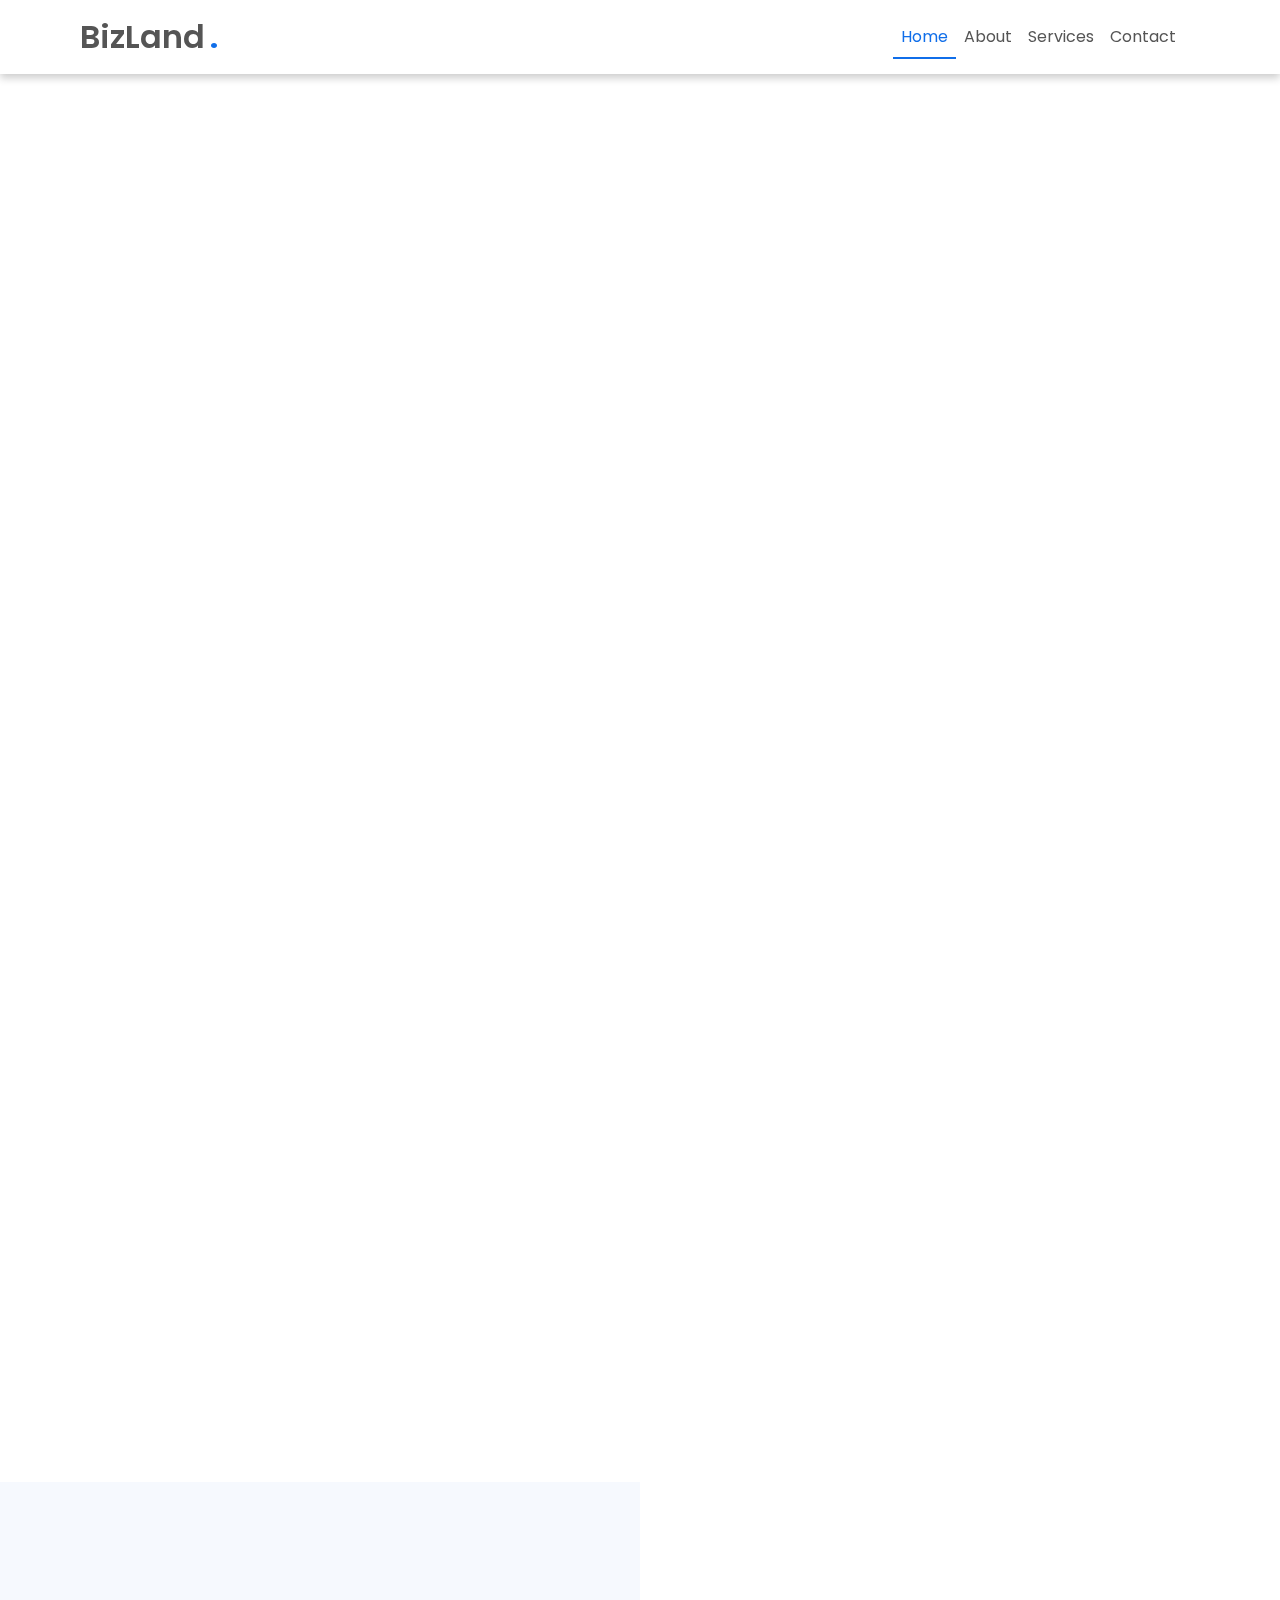
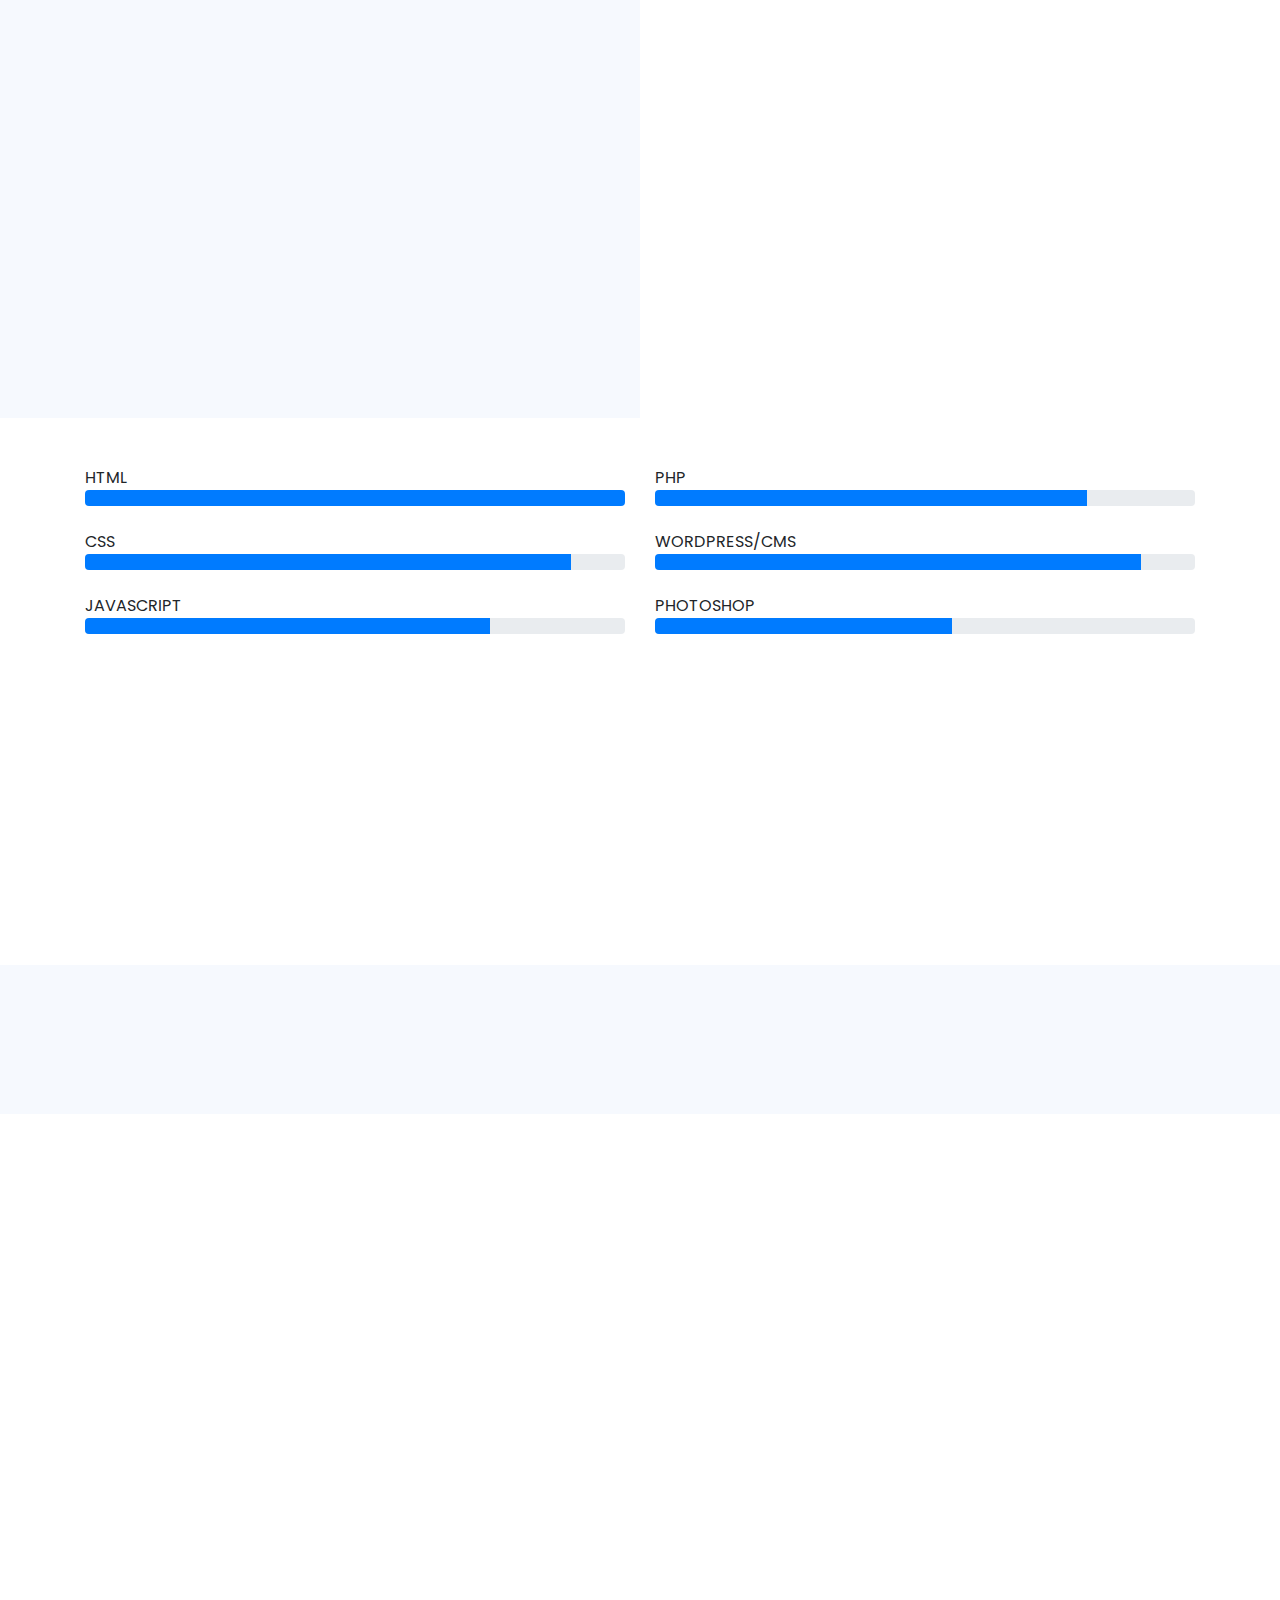
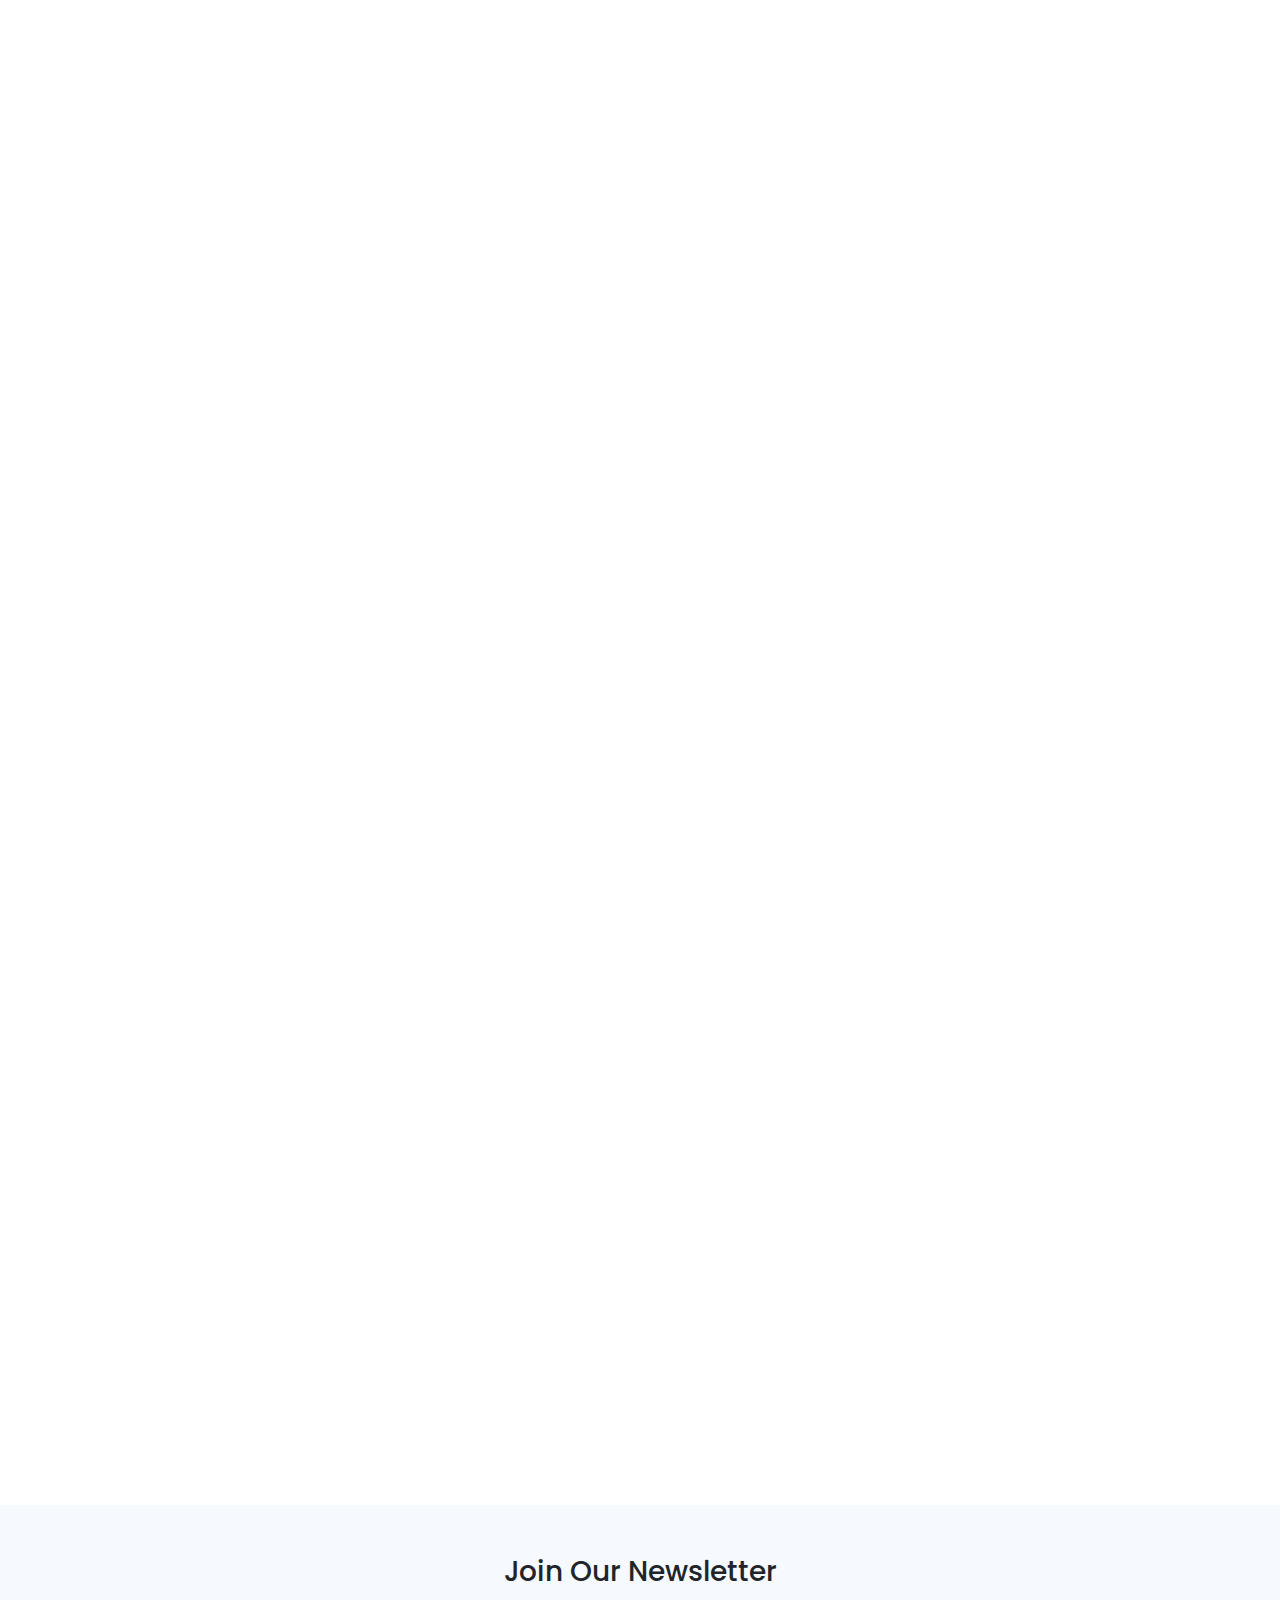
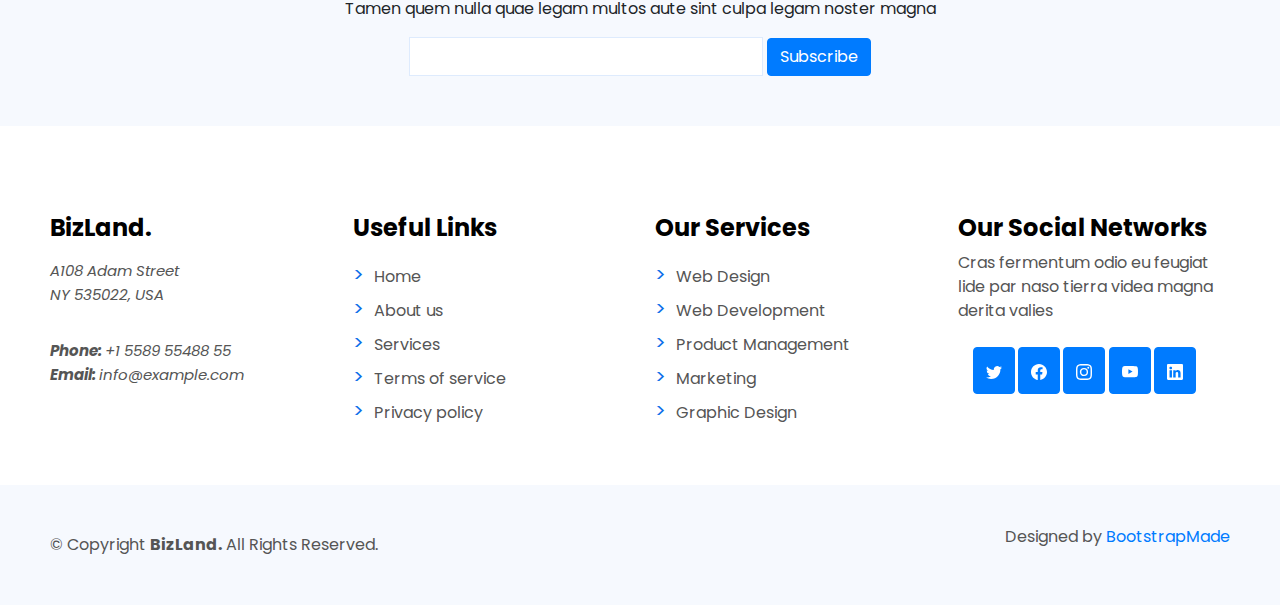
==== commit 101841c7: "added animation effects" ====
--- a/index.html
+++ b/index.html
@@ -75,9 +75,9 @@
 
     <!-- body -->
 
-    <div class="container-fluid" id="home">
-      <div class="row">
-        <div class="col-lg-12">
+    <div class="container-fluid preload" id="home">
+      <div class="row">
+        <div class="col-lg-12 p-0">
           <div class="body">
             <h1>Welcome to <span>BizLand</span></h1>
             <p>
@@ -155,7 +155,7 @@
 
     <!-- About section -->
 
-    <div class="container-fluid mt-5" id="about">
+    <div class="container-fluid mt-5 preload" id="about">
       <div class="row">
         <div class="col-lg-12 p-0">
           <div class="aboutDiv">
@@ -361,7 +361,7 @@
 
     <!-- Services section -->
 
-    <div class="container mt-5" id="services">
+    <div class="container mt-5 preload" id="services">
       <div class="row">
         <div class="col-lg-12 p-0">
           <div class="serviceDiv">
@@ -456,7 +456,7 @@
 
     <!-- Contact us section -->
 
-    <div class="container mt-5" id="contact">
+    <div class="container mt-5 preload" id="contact">
       <div class="row">
         <div class="col-lg-12">
           <div class="contactDiv">
--- a/style.css
+++ b/style.css
@@ -18,6 +18,7 @@
 }
 
 body {
+  overflow-x: hidden;
   font-family: "Poppins", sans-serif;
 }
 
@@ -75,7 +76,22 @@
   align-items: flex-start;
   text-align: center;
   height: 85vh;
-  padding-left: 50px;
+  padding-left: 40px;
+  opacity: 0;
+  animation-name: body;
+  animation-duration: 1s;
+  animation-fill-mode: forwards;
+}
+
+@keyframes body {
+  from {
+    opacity: 0;
+    transform: scale(1.5);
+  }
+  to {
+    opacity: 1;
+    transform: translateZ(0) scale(1);
+  }
 }
 
 @media screen and (max-width: 426px) {
@@ -156,6 +172,21 @@
   padding: 30px;
   cursor: pointer;
   box-shadow: 0 0 29px 0 rgb(68 88 144 / 12%);
+  opacity: 0;
+  animation-name: box;
+  animation-duration: 3s;
+  animation-fill-mode: forwards;
+}
+
+@keyframes box {
+  from {
+    opacity: 0;
+    transform: translateY(50px);
+  }
+  to {
+    opacity: 1;
+    transform: translateY(0);
+  }
 }
 
 .box:hover {
@@ -183,6 +214,21 @@
 .aboutDiv {
   background-color: var(--aboutBack);
   padding: 100px 60px 60px 60px;
+  animation-name: about;
+  animation-duration: 2s;
+  animation-fill-mode: forwards;
+  opacity: 0;
+}
+
+@keyframes about {
+  from {
+    opacity: 0;
+    transform: translateY(100px);
+  }
+  to {
+    opacity: 1;
+    transform: translateY(0);
+  }
 }
 
 .aboutDiv span {
@@ -222,6 +268,21 @@
   width: 100%;
   object-fit: contain;
   padding: 0 10px 0 70px;
+  opacity: 0;
+  animation-name: aboutImg;
+  animation-duration: 3s;
+  animation-fill-mode: forwards;
+}
+
+@keyframes aboutImg {
+  from {
+    opacity: 0;
+    transform: translateX(-100px);
+  }
+  to {
+    opacity: 1;
+    transform: translateX(0);
+  }
 }
 
 @media screen and (max-width: 768px) {
@@ -235,6 +296,21 @@
   height: 100%;
   background-color: var(--aboutBack);
   padding: 20px 70px 0 10px;
+  opacity: 0;
+  animation-name: aboutInfo;
+  animation-duration: 3s;
+  animation-fill-mode: forwards;
+}
+
+@keyframes aboutInfo {
+  from {
+    opacity: 0;
+    transform: translateY(100px);
+  }
+  to {
+    opacity: 1;
+    transform: translateY(0);
+  }
 }
 
 @media screen and (max-width: 768px) {
@@ -315,6 +391,21 @@
   text-align: center;
   background: #f1f6fe;
   margin-top: 100px;
+  opacity: 0;
+  animation-name: aboutCard;
+  animation-duration: 3s;
+  animation-fill-mode: forwards;
+}
+
+@keyframes aboutCard {
+  from {
+    opacity: 0;
+    transform: translateY(-100px);
+  }
+  to {
+    opacity: 1;
+    transform: translateY(0);
+  }
 }
 
 .aboutCard > i {
@@ -352,6 +443,21 @@
 .bodyRow2Clients > div > img {
   width: 130px;
   padding: 20px;
+  opacity: 0;
+  animation-name: clients;
+  animation-duration: 3s;
+  animation-fill-mode: forwards;
+}
+
+@keyframes clients {
+  from {
+    opacity: 0;
+    transform: translateX(-100px);
+  }
+  to {
+    opacity: 1;
+    transform: translateX(0);
+  }
 }
 
 svg {
@@ -370,6 +476,21 @@
 
 .serviceHead {
   text-align: center;
+  opacity: 0;
+  animation-name: services;
+  animation-duration: 3s;
+  animation-fill-mode: forwards;
+}
+
+@keyframes services {
+  from {
+    opacity: 0;
+    transform: translateY(100px);
+  }
+  to {
+    opacity: 1;
+    transform: translateY(0);
+  }
 }
 
 .serviceHead > span {
@@ -401,6 +522,21 @@
   padding: 50px 10px 50px 10px;
   width: 100%;
   height: 100%;
+  opacity: 0;
+  animation-name: serviceCard;
+  animation-duration: 2s;
+  animation-fill-mode: forwards;
+}
+
+@keyframes serviceCard {
+  from {
+    opacity: 0;
+    transform: scale(0);
+  }
+  to {
+    opacity: 1;
+    transform: scale(1);
+  }
 }
 
 .serviceCard:hover {
@@ -451,6 +587,21 @@
 
 .contactHead {
   text-align: center;
+  opacity: 0;
+  animation-name: contact;
+  animation-duration: 3s;
+  animation-fill-mode: forwards;
+}
+
+@keyframes contact {
+  from {
+    opacity: 0;
+    transform: translateY(100px);
+  }
+  to {
+    opacity: 1;
+    transform: translateY(0);
+  }
 }
 
 .contactHead > span {
@@ -482,6 +633,21 @@
   padding: 25px;
   width: 100%;
   height: 100%;
+  opacity: 0;
+  animation-name: contactCards;
+  animation-duration: 3s;
+  animation-fill-mode: forwards;
+}
+
+@keyframes contactCards {
+  from {
+    opacity: 0;
+    transform: translateY(100px);
+  }
+  to {
+    opacity: 1;
+    transform: translateY(0);
+  }
 }
 
 .contactAddress i,
@@ -525,6 +691,10 @@
 iframe {
   width: 100%;
   height: 100%;
+  opacity: 0;
+  animation-name: contactCards;
+  animation-duration: 3s;
+  animation-fill-mode: forwards;
 }
 
 .newsLetter {
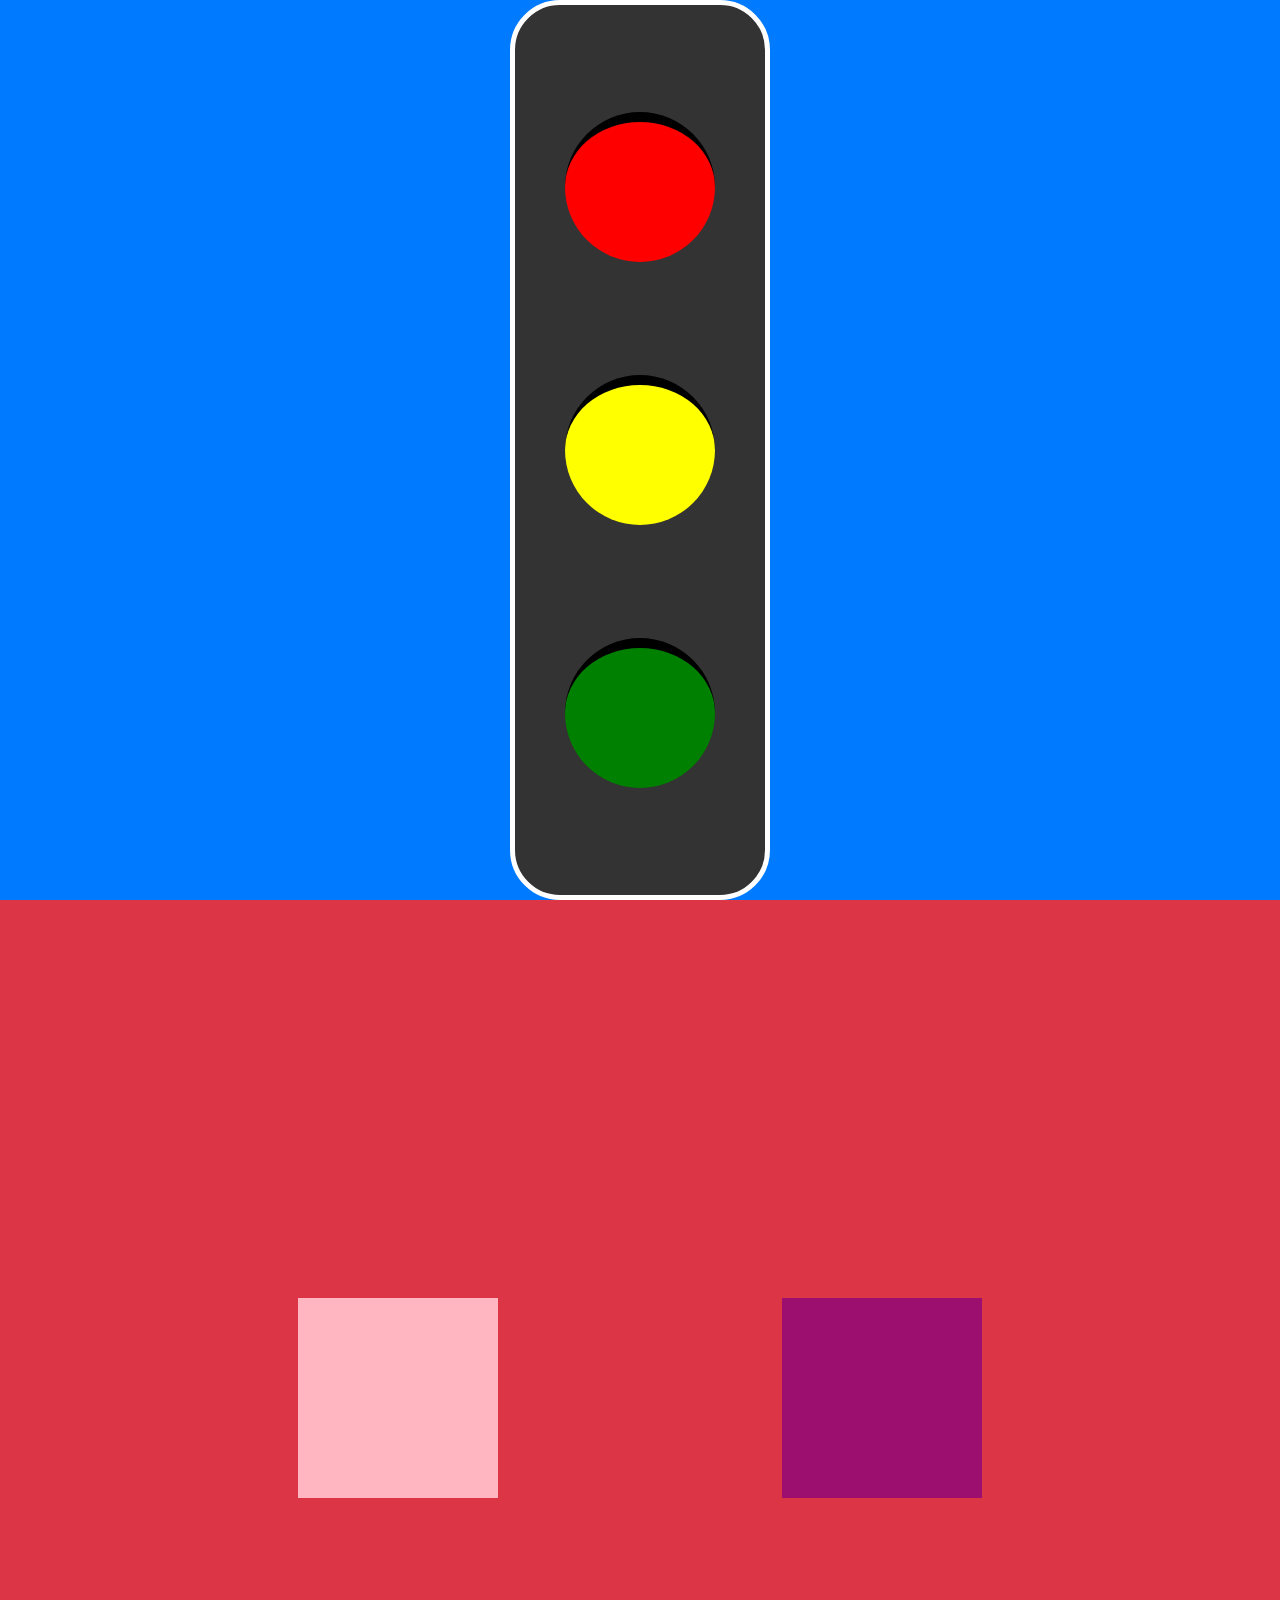
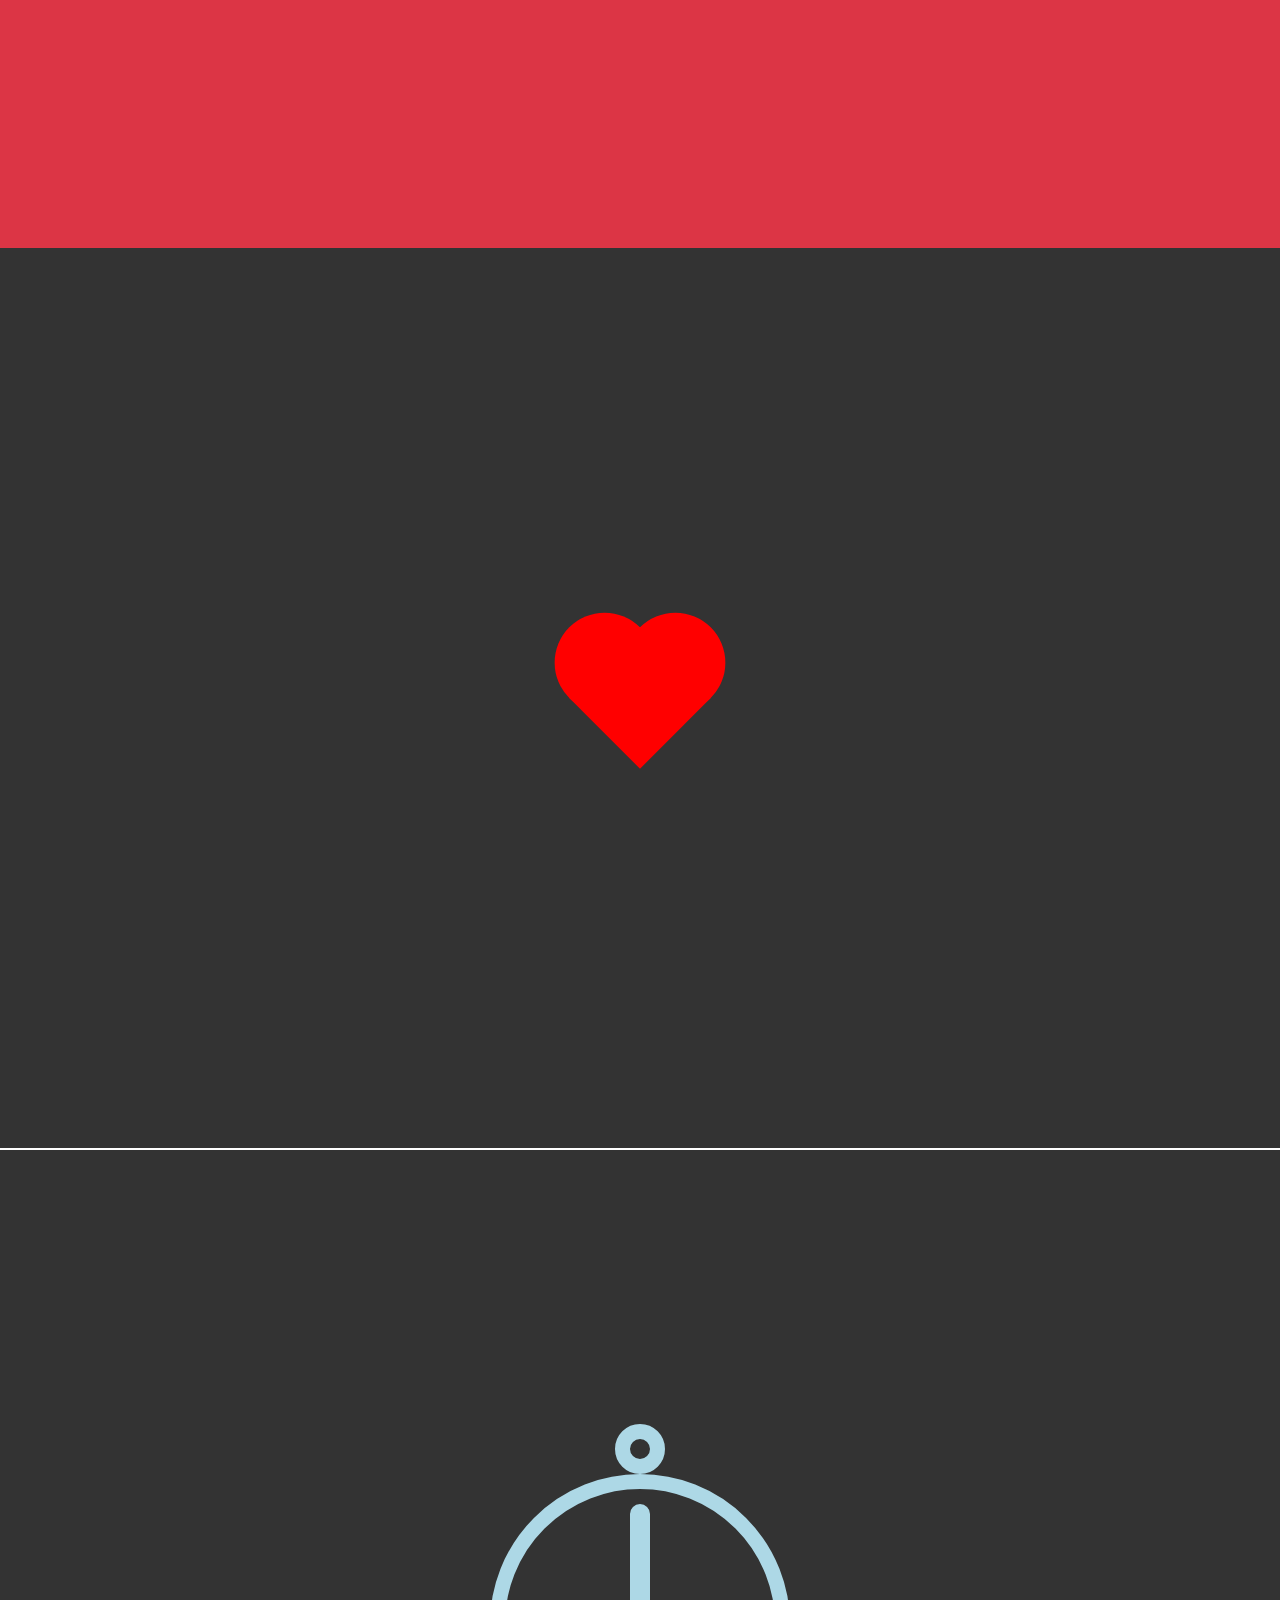
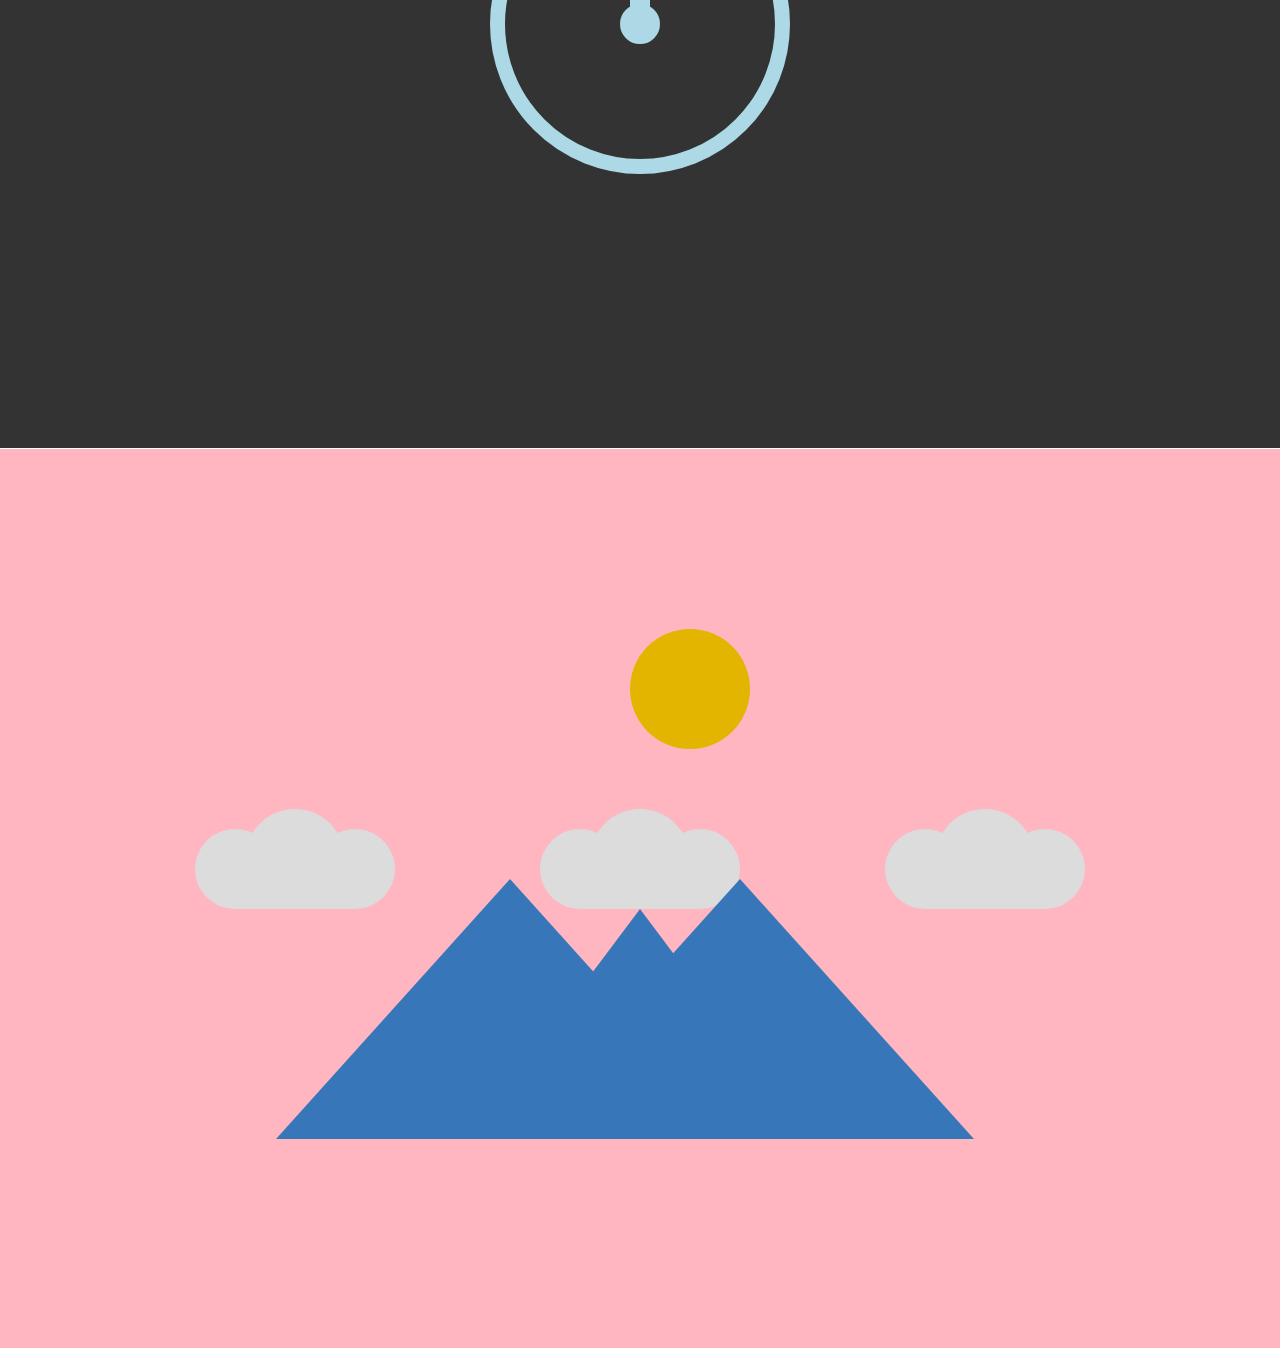
==== commit afc322fb: "initial commit on branch 19-04-2021" ====
--- a/index.html
+++ b/index.html
@@ -39,677 +39,75 @@
   </head>
 
   <body>
-    <!-- Navigation Bar -->
+    <!-- Traffic light -->
 
-    <nav class="navbar navbar-expand-lg navbar-light bg-white sticky-top">
-      <a class="navbar-brand navLogo" href="#">BizLand</a>
-      <button
-        class="navbar-toggler"
-        type="button"
-        data-toggle="collapse"
-        data-target="#navbarSupportedContent"
-        aria-controls="navbarSupportedContent"
-        aria-expanded="false"
-        aria-label="Toggle navigation"
-      >
-        <span class="navbar-toggler-icon"></span>
-      </button>
+    <div class="container-fluid">
+      <div class="row">
+        <div class="col-lg-12 bg-primary">
+          <div class="trafficLight">
+            <div class="lightRed"></div>
+            <div class="lightYellow"></div>
+            <div class="lightGreen"></div>
+          </div>
+        </div>
+      </div>
+    </div>
 
-      <div class="collapse navbar-collapse" id="navbarSupportedContent">
-        <ul class="navbar-nav ml-auto">
-          <li class="nav-item">
-            <a class="nav-link active" href="#home">Home</a>
-          </li>
-          <li class="nav-item">
-            <a class="nav-link" href="#about">About</a>
-          </li>
-          <li class="nav-item">
-            <a class="nav-link" href="#services">Services</a>
-          </li>
-          <li class="nav-item">
-            <a class="nav-link" href="#contact">Contact</a>
-          </li>
-        </ul>
+    <!-- Boxes -->
+
+    <div class="container-fluid bg-danger">
+      <div class="row">
+        <div class="col-lg-12 mt-5">
+          <div class="boxes">
+            <div class="box1"></div>
+            <div class="box2"></div>
+          </div>
+        </div>
       </div>
-    </nav>
+    </div>
 
-    <!-- body -->
+    <!-- Heart -->
 
-    <div class="container-fluid preload" id="home">
+    <div class="container-fluid">
       <div class="row">
         <div class="col-lg-12 p-0">
-          <div class="body">
-            <h1>Welcome to <span>BizLand</span></h1>
-            <p>
-              We are team of talented designers making websites with Bootstrap
-            </p>
-            <div class="buttons mt-4">
-              <button class="btn getStarted">get started</button>
-              <button class="btn video">
-                <svg
-                  xmlns="http://www.w3.org/2000/svg"
-                  width="16"
-                  height="16"
-                  fill="currentColor"
-                  class="bi bi-play-circle"
-                  viewBox="0 0 16 16"
-                >
-                  <path
-                    d="M8 15A7 7 0 1 1 8 1a7 7 0 0 1 0 14zm0 1A8 8 0 1 0 8 0a8 8 0 0 0 0 16z"
-                  />
-                  <path
-                    d="M6.271 5.055a.5.5 0 0 1 .52.038l3.5 2.5a.5.5 0 0 1 0 .814l-3.5 2.5A.5.5 0 0 1 6 10.5v-5a.5.5 0 0 1 .271-.445z"
-                  />
-                </svg>
-                watch videos
-              </button>
+          <div class="heartMain">
+            <div class="heart"></div>
+          </div>
+        </div>
+      </div>
+    </div>
+
+    <!-- Timer -->
+
+    <div class="container-fluid">
+      <div class="row">
+        <div class="col-lg-12 p-0">
+          <div class="timer">
+            <div class="timerTop"></div>
+            <div class="mainTimer">
+              <div class="timerStick">
+                <div class="stickBall"></div>
+              </div>
             </div>
           </div>
         </div>
       </div>
     </div>
-    <div class="container mt-5">
-      <div class="row">
-        <div class="col-lg-3 col-md-6 col-12 pb-md-4 pb-4">
-          <div class="box">
-            <i class="fa fa-futbol-o" aria-hidden="true"></i>
-            <h5>Lorem Ipsum</h5>
-            <p>
-              Voluptatum deleniti atque corrupti quos dolores et quas molestias
-              excepturi
-            </p>
-          </div>
-        </div>
-        <div class="col-lg-3 col-md-6 col-12 pb-md-4 pb-4">
-          <div class="box">
-            <i class="fa fa-file-text-o" aria-hidden="true"></i>
-            <h5>Sed ut perspiciatis</h5>
-            <p>
-              Duis aute irure dolor in reprehenderit in voluptate velit esse
-              cillum dolore
-            </p>
-          </div>
-        </div>
-        <div class="col-lg-3 col-md-6 col-12 pb-md-4 pb-4">
-          <div class="box">
-            <i class="fa fa-tachometer" aria-hidden="true"></i>
-            <h5>Magni Dolores</h5>
-            <p>
-              Excepteur sint occaecat cupidatat non proident, sunt in culpa qui
-              officia
-            </p>
-          </div>
-        </div>
-        <div class="col-lg-3 col-md-6 col-12 pb-md-4 pb-4">
-          <div class="box">
-            <i class="fa fa-globe" aria-hidden="true"></i>
-            <h5>Nemo Enim</h5>
-            <p>
-              At vero eos et accusamus et iusto odio dignissimos ducimus qui
-              blanditiis
-            </p>
-          </div>
-        </div>
-      </div>
-    </div>
 
-    <!-- About section -->
+    <!-- Hills -->
 
-    <div class="container-fluid mt-5 preload" id="about">
+    <div class="container-fluid">
       <div class="row">
         <div class="col-lg-12 p-0">
-          <div class="aboutDiv">
-            <div class="aboutHead">
-              <span>ABOUT</span>
-              <h2>Find Out More <span>About Us</span></h2>
-              <p>
-                Ut possimus qui ut temporibus culpa velit eveniet modi omnis est
-                adipisci expedita at voluptas atque vitae autem.
-              </p>
+          <div class="nature">
+            <div class="sun"></div>
+            <div class="clouds">
+              <div class="cloud"></div>
+              <div class="cloud2"></div>
+              <div class="cloud"></div>
             </div>
-          </div>
-        </div>
-      </div>
-      <div class="row">
-        <div class="col-lg-6 p-0">
-          <div class="aboutImg">
-            <img src="./assets/about.jpg" class="img-fluid" alt="about" />
-          </div>
-        </div>
-        <div class="col-lg-6 p-0">
-          <div class="aboutInfo">
-            <h2>
-              Voluptatem dignissimos provident quasi corporis voluptates sit
-              assumenda.
-            </h2>
-            <p>
-              Lorem ipsum dolor sit amet, consectetur adipiscing elit, sed do
-              eiusmod tempor incididunt ut labore et dolore magna aliqua.
-            </p>
-            <div class="aboutList mt-4">
-              <ul>
-                <li>
-                  <i class="fa fa-home" aria-hidden="true"></i>
-                  <div>
-                    <h5>Ullamco laboris nisi ut aliquip consequat</h5>
-                    <p>
-                      Magni facilis facilis repellendus cum excepturi quaerat
-                      praesentium libre trade
-                    </p>
-                  </div>
-                </li>
-                <li>
-                  <i class="fa fa-file-image-o" aria-hidden="true"></i>
-                  <div>
-                    <h5>Magnam soluta odio exercitationem reprehenderi</h5>
-                    <p>
-                      Quo totam dolorum at pariatur aut distinctio dolorum
-                      laudantium illo direna pasata redi
-                    </p>
-                  </div>
-                </li>
-              </ul>
-            </div>
-            <span>
-              Ullamco laboris nisi ut aliquip ex ea commodo consequat. Duis aute
-              irure dolor in reprehenderit in voluptate velit esse cillum dolore
-              eu fugiat nulla pariatur. Excepteur sint occaecat cupidatat non
-              proident, sunt in culpa qui officia deserunt mollit anim id est
-              laborum
-            </span>
-          </div>
-        </div>
-      </div>
-    </div>
-
-    <div class="container mt-5">
-      <div class="row">
-        <div class="col-lg-6">
-          <span>HTML</span>
-          <div class="progress">
-            <div
-              class="progress-bar customeBar1"
-              role="progressbar"
-              aria-valuenow="75"
-              aria-valuemin="0"
-              aria-valuemax="100"
-            ></div>
-          </div>
-        </div>
-        <div class="col-lg-6">
-          <span>PHP</span>
-          <div class="progress">
-            <div
-              class="progress-bar customeBar2"
-              role="progressbar"
-              aria-valuenow="75"
-              aria-valuemin="0"
-              aria-valuemax="100"
-            ></div>
-          </div>
-        </div>
-      </div>
-      <div class="row mt-4">
-        <div class="col-lg-6">
-          <span>CSS</span>
-          <div class="progress">
-            <div
-              class="progress-bar customeBar3"
-              role="progressbar"
-              aria-valuenow="75"
-              aria-valuemin="0"
-              aria-valuemax="100"
-            ></div>
-          </div>
-        </div>
-        <div class="col-lg-6">
-          <span>WORDPRESS/CMS</span>
-          <div class="progress">
-            <div
-              class="progress-bar customeBar4"
-              role="progressbar"
-              aria-valuenow="75"
-              aria-valuemin="0"
-              aria-valuemax="100"
-            ></div>
-          </div>
-        </div>
-      </div>
-      <div class="row mt-4">
-        <div class="col-lg-6">
-          <span>JAVASCRIPT</span>
-          <div class="progress">
-            <div
-              class="progress-bar customeBar5"
-              role="progressbar"
-              aria-valuenow="75"
-              aria-valuemin="0"
-              aria-valuemax="100"
-            ></div>
-          </div>
-        </div>
-        <div class="col-lg-6">
-          <span>PHOTOSHOP</span>
-          <div class="progress">
-            <div
-              class="progress-bar customeBar6"
-              role="progressbar"
-              aria-valuenow="75"
-              aria-valuemin="0"
-              aria-valuemax="100"
-            ></div>
-          </div>
-        </div>
-      </div>
-    </div>
-
-    <div class="container mt-5">
-      <div class="row">
-        <div class="col-lg-3">
-          <div class="aboutCard">
-            <i class="fa fa-smile-o" aria-hidden="true"></i>
-            <h1>232</h1>
-            <span>Happy Clients</span>
-          </div>
-        </div>
-        <div class="col-lg-3">
-          <div class="aboutCard">
-            <i class="fa fa-tasks" aria-hidden="true"></i>
-            <h1>521</h1>
-            <span>Projects</span>
-          </div>
-        </div>
-        <div class="col-lg-3">
-          <div class="aboutCard">
-            <i class="fa fa-headphones" aria-hidden="true"></i>
-            <h1>1463</h1>
-            <span>Hours Of Support</span>
-          </div>
-        </div>
-        <div class="col-lg-3">
-          <div class="aboutCard">
-            <i class="fa fa-users" aria-hidden="true"></i>
-            <h1>15</h1>
-            <span>Hard Workers</span>
-          </div>
-        </div>
-      </div>
-    </div>
-
-    <div class="container-fluid bodyRow2 mt-5">
-      <div class="row bodyRow2_1">
-        <div class="col-lg-2 col-md-4 col-6 bodyRow2Clients">
-          <div><img src="./assets/clients/client-1.png" alt="" /></div>
-        </div>
-        <div class="col-lg-2 col-md-4 col-6 bodyRow2Clients">
-          <div><img src="./assets/clients/client-2.png" alt="" /></div>
-        </div>
-        <div class="col-lg-2 col-md-4 col-6 bodyRow2Clients">
-          <div><img src="./assets/clients/client-3.png" alt="" /></div>
-        </div>
-        <div class="col-lg-2 col-md-4 col-6 bodyRow2Clients">
-          <div><img src="./assets/clients/client-4.png" alt="" /></div>
-        </div>
-        <div class="col-lg-2 col-md-4 col-6 bodyRow2Clients">
-          <div><img src="./assets/clients/client-5.png" alt="" /></div>
-        </div>
-        <div class="col-lg-2 col-md-4 col-6 bodyRow2Clients">
-          <div><img src="./assets/clients/client-6.png" alt="" /></div>
-        </div>
-      </div>
-    </div>
-
-    <!-- Services section -->
-
-    <div class="container mt-5 preload" id="services">
-      <div class="row">
-        <div class="col-lg-12 p-0">
-          <div class="serviceDiv">
-            <div class="serviceHead">
-              <span>SERIVCES</span>
-              <h2>Check our <span>Services</span></h2>
-              <p>
-                Ut possimus qui ut temporibus culpa velit eveniet modi omnis est
-                adipisci expedita at voluptas atque vitae autem.
-              </p>
-            </div>
-          </div>
-        </div>
-      </div>
-      <div class="row">
-        <div class="col-lg-4 col-md-6 col-12 pb-md-4 pb-5">
-          <div class="serviceCard">
-            <div>
-              <i class="fa fa-dribbble" aria-hidden="true"></i>
-            </div>
-            <h3>Lorem Ipsum</h3>
-            <p>
-              Voluptatum deleniti atque corrupti quos dolores et quas molestias
-              excepturi
-            </p>
-          </div>
-        </div>
-        <div class="col-lg-4 col-md-6 col-12 pb-md-4 pb-5">
-          <div class="serviceCard">
-            <div>
-              <i class="fa fa-file-o" aria-hidden="true"></i>
-            </div>
-            <h3>Sed ut perspiciatis</h3>
-            <p>
-              Duis aute irure dolor in reprehenderit in voluptate velit esse
-              cillum dolore
-            </p>
-          </div>
-        </div>
-        <div class="col-lg-4 col-md-6 col-12 pb-md-4 pb-5">
-          <div class="serviceCard">
-            <div>
-              <i class="fa fa-tachometer" aria-hidden="true"></i>
-            </div>
-            <h3>Magni Dolores</h3>
-            <p>
-              Excepteur sint occaecat cupidatat non proident, sunt in culpa qui
-              officia
-            </p>
-          </div>
-        </div>
-        <!-- </div>
-      <div class="row"> -->
-        <div class="col-lg-4 col-md-6 col-12 pb-md-4 pb-5">
-          <div class="serviceCard">
-            <div>
-              <i class="fa fa-globe" aria-hidden="true"></i>
-            </div>
-            <h3>Nemo Enim</h3>
-            <p>
-              At vero eos et accusamus et iusto odio dignissimos ducimus qui
-              blanditiis
-            </p>
-          </div>
-        </div>
-        <div class="col-lg-4 col-md-6 col-12 pb-md-4 pb-5">
-          <div class="serviceCard">
-            <div>
-              <i class="fa fa-play-circle" aria-hidden="true"></i>
-            </div>
-            <h3>Dele cardo</h3>
-            <p>
-              Quis consequatur saepe eligendi voluptatem consequatur dolor
-              consequuntur
-            </p>
-          </div>
-        </div>
-        <div class="col-lg-4 col-md-6 col-12 pb-md-4 pb-5">
-          <div class="serviceCard">
-            <div>
-              <i class="fa fa-industry" aria-hidden="true"></i>
-            </div>
-            <h3>Divera don</h3>
-            <p>
-              Modi nostrum vel laborum. Porro fugit error sit minus sapiente sit
-              aspernatur
-            </p>
-          </div>
-        </div>
-      </div>
-    </div>
-
-    <!-- Contact us section -->
-
-    <div class="container mt-5 preload" id="contact">
-      <div class="row">
-        <div class="col-lg-12">
-          <div class="contactDiv">
-            <div class="contactHead">
-              <span>CONTACT</span>
-              <h2><span>Contact Us</span></h2>
-              <p>
-                Ut possimus qui ut temporibus culpa velit eveniet modi omnis est
-                adipisci expedita at voluptas atque vitae autem.
-              </p>
-            </div>
-          </div>
-        </div>
-      </div>
-      <div class="row">
-        <div class="col-lg-6 pb-md-4 pb-5">
-          <div class="contactAddress">
-            <div class="location">
-              <i class="fa fa-map-marker" aria-hidden="true"></i>
-            </div>
-            <h2>Our Address</h2>
-            <p>A108 Adam Street, New York, NY 535022</p>
-          </div>
-        </div>
-        <div class="col-lg-3 pb-md-4 pb-5">
-          <div class="contactMail">
-            <div class="mail">
-              <i class="fa fa-envelope-o" aria-hidden="true"></i>
-            </div>
-            <h2>Email Us</h2>
-            <p>contact@example.com</p>
-          </div>
-        </div>
-        <div class="col-lg-3 pb-md-4 pb-5">
-          <div class="contactCall">
-            <div class="call">
-              <i class="fa fa-phone" aria-hidden="true"></i>
-            </div>
-            <h2>Call Us</h2>
-            <p>+1 5589 55488 55</p>
-          </div>
-        </div>
-        <div class="col-lg-6">
-          <iframe
-            src="https://www.google.com/maps/embed?pb=!1m18!1m12!1m3!1d3506.463589709459!2d77.4324834143734!3d28.495696797013146!2m3!1f0!2f0!3f0!3m2!1i1024!2i768!4f13.1!3m3!1m2!1s0x390ce670fa863f67%3A0x302ea32b4f957d29!2sTO%20THE%20NEW!5e0!3m2!1sen!2sin!4v1618507491413!5m2!1sen!2sin"
-            style="border: 0"
-            allowfullscreen=""
-            loading="lazy"
-          ></iframe>
-        </div>
-        <div class="col-lg-6">
-          <div class="contactForm">
-            <form>
-              <div class="form-row">
-                <div class="form-group col-md-6">
-                  <input
-                    type="text"
-                    class="form-control"
-                    id="inputName4"
-                    placeholder="Your Name"
-                    required
-                  />
-                </div>
-                <div class="form-group col-md-6">
-                  <input
-                    type="email"
-                    class="form-control"
-                    id="inputEmail4"
-                    placeholder="Your Email"
-                    required
-                  />
-                </div>
-              </div>
-              <div class="form-group">
-                <input
-                  type="text"
-                  class="form-control"
-                  id="inputSubject"
-                  placeholder="Subject"
-                  required
-                />
-              </div>
-              <div class="form-group">
-                <textarea
-                  type="text"
-                  class="form-control"
-                  id="inputMessage"
-                  rows="5"
-                  placeholder="Message"
-                  required
-                ></textarea>
-              </div>
-              <button type="submit" class="btn btn-primary">
-                Send Message
-              </button>
-            </form>
-          </div>
-        </div>
-      </div>
-    </div>
-
-    <div class="container-fluid mt-5">
-      <div class="row">
-        <div class="col-lg-12 p-0">
-          <div class="newsLetter">
-            <h3>Join Our Newsletter</h3>
-            <p>
-              Tamen quem nulla quae legam multos aute sint culpa legam noster
-              magna
-            </p>
-            <input type="text" />
-            <button class="btn btn-primary">Subscribe</button>
-          </div>
-        </div>
-      </div>
-    </div>
-
-    <!-- Footer -->
-
-    <div class="container-fluid footer mt-5">
-      <div class="row">
-        <div class="col-lg-3 col-md-6">
-          <h4>BizLand.</h4>
-          <div class="footerAddress mt-4">
-            <p>A108 Adam Street</p>
-            <p>NY 535022, USA</p>
-            <div class="footerAddressPhone mt-5">
-              <p><b>Phone: </b>+1 5589 55488 55</p>
-              <p><b>Email: </b>info@example.com</p>
-            </div>
-          </div>
-        </div>
-        <div class="col-lg-3 col-md-6 footerButton">
-          <h4>Useful Links</h4>
-          <ul class="ul2 mt-3">
-            <li data-icon1=">"><a href="#">Home</a></li>
-            <li data-icon1=">"><a href="#">About us</a></li>
-            <li data-icon1=">"><a href="#">Services</a></li>
-            <li data-icon1=">"><a href="#">Terms of service</a></li>
-            <li data-icon1=">"><a href="#">Privacy policy</a></li>
-          </ul>
-        </div>
-        <div class="col-lg-3 col-md-6 footerNews">
-          <h4>Our Services</h4>
-          <ul class="ul2 mt-3">
-            <li data-icon1=">"><a href="#">Web Design</a></li>
-            <li data-icon1=">"><a href="#">Web Development</a></li>
-            <li data-icon1=">"><a href="#">Product Management</a></li>
-            <li data-icon1=">"><a href="#">Marketing</a></li>
-            <li data-icon1=">"><a href="#">Graphic Design</a></li>
-          </ul>
-        </div>
-        <div class="col-lg-3 col-md-6 footerConnected">
-          <h4>Our Social Networks</h4>
-          <p>
-            Cras fermentum odio eu feugiat lide par naso tierra videa magna
-            derita valies
-          </p>
-          <div class="footerSocial mt-4 d-flex justify-content-start">
-            <div class="col-lg-2 col-md-2 col-2">
-              <button class="btn btn-primary">
-                <svg
-                  xmlns="http://www.w3.org/2000/svg"
-                  width="16"
-                  height="16"
-                  fill="currentColor"
-                  class="bi bi-twitter"
-                  viewBox="0 0 16 16"
-                >
-                  <path
-                    d="M5.026 15c6.038 0 9.341-5.003 9.341-9.334 0-.14 0-.282-.006-.422A6.685 6.685 0 0 0 16 3.542a6.658 6.658 0 0 1-1.889.518 3.301 3.301 0 0 0 1.447-1.817 6.533 6.533 0 0 1-2.087.793A3.286 3.286 0 0 0 7.875 6.03a9.325 9.325 0 0 1-6.767-3.429 3.289 3.289 0 0 0 1.018 4.382A3.323 3.323 0 0 1 .64 6.575v.045a3.288 3.288 0 0 0 2.632 3.218 3.203 3.203 0 0 1-.865.115 3.23 3.23 0 0 1-.614-.057 3.283 3.283 0 0 0 3.067 2.277A6.588 6.588 0 0 1 .78 13.58a6.32 6.32 0 0 1-.78-.045A9.344 9.344 0 0 0 5.026 15z"
-                  />
-                </svg>
-              </button>
-            </div>
-            <div class="col-lg-2 col-md-2 col-2">
-              <button class="btn btn-primary">
-                <svg
-                  xmlns="http://www.w3.org/2000/svg"
-                  width="16"
-                  height="16"
-                  fill="currentColor"
-                  class="bi bi-facebook"
-                  viewBox="0 0 16 16"
-                >
-                  <path
-                    d="M16 8.049c0-4.446-3.582-8.05-8-8.05C3.58 0-.002 3.603-.002 8.05c0 4.017 2.926 7.347 6.75 7.951v-5.625h-2.03V8.05H6.75V6.275c0-2.017 1.195-3.131 3.022-3.131.876 0 1.791.157 1.791.157v1.98h-1.009c-.993 0-1.303.621-1.303 1.258v1.51h2.218l-.354 2.326H9.25V16c3.824-.604 6.75-3.934 6.75-7.951z"
-                  />
-                </svg>
-              </button>
-            </div>
-            <div class="col-lg-2 col-md-2 col-2">
-              <button class="btn btn-primary">
-                <svg
-                  xmlns="http://www.w3.org/2000/svg"
-                  width="16"
-                  height="16"
-                  fill="currentColor"
-                  class="bi bi-instagram"
-                  viewBox="0 0 16 16"
-                >
-                  <path
-                    d="M8 0C5.829 0 5.556.01 4.703.048 3.85.088 3.269.222 2.76.42a3.917 3.917 0 0 0-1.417.923A3.927 3.927 0 0 0 .42 2.76C.222 3.268.087 3.85.048 4.7.01 5.555 0 5.827 0 8.001c0 2.172.01 2.444.048 3.297.04.852.174 1.433.372 1.942.205.526.478.972.923 1.417.444.445.89.719 1.416.923.51.198 1.09.333 1.942.372C5.555 15.99 5.827 16 8 16s2.444-.01 3.298-.048c.851-.04 1.434-.174 1.943-.372a3.916 3.916 0 0 0 1.416-.923c.445-.445.718-.891.923-1.417.197-.509.332-1.09.372-1.942C15.99 10.445 16 10.173 16 8s-.01-2.445-.048-3.299c-.04-.851-.175-1.433-.372-1.941a3.926 3.926 0 0 0-.923-1.417A3.911 3.911 0 0 0 13.24.42c-.51-.198-1.092-.333-1.943-.372C10.443.01 10.172 0 7.998 0h.003zm-.717 1.442h.718c2.136 0 2.389.007 3.232.046.78.035 1.204.166 1.486.275.373.145.64.319.92.599.28.28.453.546.598.92.11.281.24.705.275 1.485.039.843.047 1.096.047 3.231s-.008 2.389-.047 3.232c-.035.78-.166 1.203-.275 1.485a2.47 2.47 0 0 1-.599.919c-.28.28-.546.453-.92.598-.28.11-.704.24-1.485.276-.843.038-1.096.047-3.232.047s-2.39-.009-3.233-.047c-.78-.036-1.203-.166-1.485-.276a2.478 2.478 0 0 1-.92-.598 2.48 2.48 0 0 1-.6-.92c-.109-.281-.24-.705-.275-1.485-.038-.843-.046-1.096-.046-3.233 0-2.136.008-2.388.046-3.231.036-.78.166-1.204.276-1.486.145-.373.319-.64.599-.92.28-.28.546-.453.92-.598.282-.11.705-.24 1.485-.276.738-.034 1.024-.044 2.515-.045v.002zm4.988 1.328a.96.96 0 1 0 0 1.92.96.96 0 0 0 0-1.92zm-4.27 1.122a4.109 4.109 0 1 0 0 8.217 4.109 4.109 0 0 0 0-8.217zm0 1.441a2.667 2.667 0 1 1 0 5.334 2.667 2.667 0 0 1 0-5.334z"
-                  />
-                </svg>
-              </button>
-            </div>
-            <div class="col-lg-2 col-md-2 col-2">
-              <button class="btn btn-primary">
-                <svg
-                  xmlns="http://www.w3.org/2000/svg"
-                  width="16"
-                  height="16"
-                  fill="currentColor"
-                  class="bi bi-youtube"
-                  viewBox="0 0 16 16"
-                >
-                  <path
-                    d="M8.051 1.999h.089c.822.003 4.987.033 6.11.335a2.01 2.01 0 0 1 1.415 1.42c.101.38.172.883.22 1.402l.01.104.022.26.008.104c.065.914.073 1.77.074 1.957v.075c-.001.194-.01 1.108-.082 2.06l-.008.105-.009.104c-.05.572-.124 1.14-.235 1.558a2.007 2.007 0 0 1-1.415 1.42c-1.16.312-5.569.334-6.18.335h-.142c-.309 0-1.587-.006-2.927-.052l-.17-.006-.087-.004-.171-.007-.171-.007c-1.11-.049-2.167-.128-2.654-.26a2.007 2.007 0 0 1-1.415-1.419c-.111-.417-.185-.986-.235-1.558L.09 9.82l-.008-.104A31.4 31.4 0 0 1 0 7.68v-.123c.002-.215.01-.958.064-1.778l.007-.103.003-.052.008-.104.022-.26.01-.104c.048-.519.119-1.023.22-1.402a2.007 2.007 0 0 1 1.415-1.42c.487-.13 1.544-.21 2.654-.26l.17-.007.172-.006.086-.003.171-.007A99.788 99.788 0 0 1 7.858 2h.193zM6.4 5.209v4.818l4.157-2.408L6.4 5.209z"
-                  />
-                </svg>
-              </button>
-            </div>
-            <div class="col-lg-2 col-md-2 col-2">
-              <button class="btn btn-primary">
-                <svg
-                  xmlns="http://www.w3.org/2000/svg"
-                  width="16"
-                  height="16"
-                  fill="currentColor"
-                  class="bi bi-linkedin"
-                  viewBox="0 0 16 16"
-                >
-                  <path
-                    d="M0 1.146C0 .513.526 0 1.175 0h13.65C15.474 0 16 .513 16 1.146v13.708c0 .633-.526 1.146-1.175 1.146H1.175C.526 16 0 15.487 0 14.854V1.146zm4.943 12.248V6.169H2.542v7.225h2.401zm-1.2-8.212c.837 0 1.358-.554 1.358-1.248-.015-.709-.52-1.248-1.342-1.248-.822 0-1.359.54-1.359 1.248 0 .694.521 1.248 1.327 1.248h.016zm4.908 8.212V9.359c0-.216.016-.432.08-.586.173-.431.568-.878 1.232-.878.869 0 1.216.662 1.216 1.634v3.865h2.401V9.25c0-2.22-1.184-3.252-2.764-3.252-1.274 0-1.845.7-2.165 1.193v.025h-.016a5.54 5.54 0 0 1 .016-.025V6.169h-2.4c.03.678 0 7.225 0 7.225h2.4z"
-                  />
-                </svg>
-              </button>
-            </div>
-          </div>
-        </div>
-      </div>
-    </div>
-    <div class="container-fluid footerBottom mt-0">
-      <div class="row">
-        <div class="col-lg-12">
-          <div class="d-flex justify-content-between">
-            <div class="align-self-center">
-              &copy Copyright <b>BizLand.</b> All Rights Reserved.
-            </div>
-            <div>
-              <p>Designed by <a href="#">BootstrapMade</a></p>
-            </div>
+            <div class="hill"></div>
           </div>
         </div>
       </div>
@@ -732,15 +130,5 @@
       integrity="sha384-JZR6Spejh4U02d8jOt6vLEHfe/JQGiRRSQQxSfFWpi1MquVdAyjUar5+76PVCmYl"
       crossorigin="anonymous"
     ></script>
-    <!-- Own script tag -->
-
-    <script>
-      $(document).ready(function () {
-        $(".nav-link").click(function () {
-          $(".nav-link.active").removeClass("active");
-          $(this).addClass("active");
-        });
-      });
-    </script>
   </body>
 </html>
--- a/style.css
+++ b/style.css
@@ -1,14 +1,16 @@
 :root {
-  --textColor: #106ee9;
-  --blackText: black;
-  --whiteText: white;
-  --greyText: #555555;
-  --aboutBack: #f6f9fe;
-  --borderColor: #deebfd;
-}
-
-html {
-  scroll-behavior: smooth;
+  --white: white;
+  --black: black;
+  --red: red;
+  --yellow: yellow;
+  --green: green;
+  --lightDark: #333;
+  --lightPink: lightPink;
+  --purple: purple;
+  --lightBlue: lightblue;
+  --hill: #3777b9;
+  --sun: #e3b500;
+  --cloud: #dcdcdc;
 }
 
 * {
@@ -19,757 +21,396 @@
 
 body {
   overflow-x: hidden;
-  font-family: "Poppins", sans-serif;
-}
-
-/* Navigation bar */
-
-nav {
-  box-shadow: 0 4px 8px 0 rgba(0, 0, 0, 0.2);
-}
-
-nav a {
-  color: var(--greyText) !important;
-}
-
-nav a:hover,
-.active {
-  color: var(--textColor) !important;
-  box-shadow: 0 2px var(--textColor);
-  transition: 0.2s;
-}
-
-nav:first-child {
-  padding-left: 80px;
-}
-
-nav > div {
-  padding-right: 80px;
-}
-
-@media screen and (max-width: 768px) {
-  nav > div {
-    padding-right: 0;
-  }
-  nav:first-child {
-    padding-left: 20px;
-  }
-}
-
-nav > a::after {
-  content: ".";
-  color: var(--textColor);
-  padding-left: 5px;
-}
-
-.navLogo {
-  font-size: xx-large;
-  font-weight: 600;
-}
-
-/* body */
-
-.body {
+}
+
+/* Traffic Light */
+
+.trafficLight {
   display: flex;
   flex-direction: column;
   justify-content: center;
-  align-items: flex-start;
-  text-align: center;
-  height: 85vh;
-  padding-left: 40px;
-  opacity: 0;
-  animation-name: body;
-  animation-duration: 1s;
+  align-items: center;
+  margin: auto;
+  padding: 50px;
+  height: 100vh;
+  width: fit-content;
+  border: 5px solid var(--white);
+  border-radius: 50px;
+  background-color: var(--lightDark);
+}
+
+.lightRed,
+.lightYellow,
+.lightGreen {
+  width: 150px;
+  height: 150px;
+  border-radius: 50%;
+  margin: auto;
+  border-top: 10px solid var(--black);
+}
+
+.lightRed {
+  background-color: var(--red);
+  animation-name: redLight;
+  animation-duration: 10s;
+  animation-iteration-count: infinite;
+}
+
+@keyframes redLight {
+  0% {
+    opacity: 1;
+  }
+  20% {
+    opacity: 1;
+  }
+  40% {
+    opacity: 0.1;
+  }
+  60% {
+    opacity: 0.1;
+  }
+  80% {
+    opacity: 0.1;
+  }
+  100% {
+    opacity: 0.1;
+  }
+}
+
+.lightYellow {
+  background-color: var(--yellow);
+  animation-name: yellowLight;
+  animation-duration: 10s;
+  animation-iteration-count: infinite;
+}
+@keyframes yellowLight {
+  0% {
+    opacity: 0.1;
+  }
+  20% {
+    opacity: 0.1;
+  }
+  40% {
+    opacity: 1;
+  }
+  60% {
+    opacity: 1;
+  }
+  80% {
+    opacity: 0.1;
+  }
+  100% {
+    opacity: 0.1;
+  }
+}
+
+.lightGreen {
+  background-color: var(--green);
+  animation-name: greenLight;
+  animation-duration: 10s;
+  animation-iteration-count: infinite;
+}
+
+@keyframes greenLight {
+  0% {
+    opacity: 0.1;
+  }
+  20% {
+    opacity: 0.1;
+  }
+  40% {
+    opacity: 0.1;
+  }
+  60% {
+    opacity: 0.1;
+  }
+  80% {
+    opacity: 1;
+  }
+  100% {
+    opacity: 1;
+  }
+}
+
+/* Boxes */
+
+.boxes {
+  width: 100%;
+  display: flex;
+  height: 100vh;
+  justify-content: space-evenly;
+  align-items: center;
+}
+
+.box1,
+.box2 {
+  height: 200px;
+  width: 200px;
+}
+
+.box1 {
+  background-color: var(--lightPink);
+}
+
+.box2 {
+  background-color: var(--purple);
+  animation: 5s slideBox infinite ease-in-out;
+  animation-direction: alternate;
+  position: relative;
+  opacity: 0.7;
+}
+@keyframes slideBox {
+  0% {
+    right: 0;
+  }
+  100% {
+    right: 60%;
+  }
+}
+
+/* Heart */
+
+.heartMain {
+  display: flex;
+  justify-content: center;
+  align-items: center;
+  width: 100%;
+  height: 100vh;
+  background-color: var(--lightDark);
+}
+
+.heart {
+  height: 100px;
+  width: 100px;
+  background-color: var(--red);
+  position: relative;
+  transform: rotate(-45deg);
+  animation: heart 2s infinite;
   animation-fill-mode: forwards;
-}
-
-@keyframes body {
-  from {
-    opacity: 0;
-    transform: scale(1.5);
-  }
+  animation-direction: alternate;
+}
+
+@keyframes heart {
+  0% {
+    transform: scale(1) rotate(-45deg);
+  }
+  20% {
+    transform: scale(1.1) scale(1.2) rotate(-45deg);
+  }
+}
+
+.heart::after {
+  background-color: inherit;
+  height: 100px;
+  width: 100px;
+  content: "";
+  position: absolute;
+  top: -50px;
+  left: 0;
+  border-radius: 50%;
+}
+
+.heart::before {
+  background-color: inherit;
+  height: 100px;
+  width: 100px;
+  content: "";
+  position: absolute;
+  top: 0;
+  right: -50px;
+  border-radius: 50%;
+}
+
+/* Timer */
+
+.timer {
+  display: flex;
+  flex-direction: column;
+  justify-content: center;
+  align-items: center;
+  width: 100%;
+  height: 100vh;
+  background-color: var(--lightDark);
+  border-top: 2px solid var(--white);
+}
+
+.timerTop {
+  height: 50px;
+  width: 50px;
+  border: 15px solid var(--lightBlue);
+  border-radius: 50%;
+}
+
+.mainTimer {
+  height: 300px;
+  width: 300px;
+  border: 15px solid var(--lightBlue);
+  border-radius: 50%;
+  position: relative;
+  animation: stick 1s infinite;
+  animation-fill-mode: forwards;
+  animation-timing-function: linear;
+}
+
+.timerStick {
+  height: 130px;
+  width: 5px;
+  border: 10px solid var(--lightBlue);
+  border-radius: 50px;
+  margin: auto;
+  position: absolute;
+  top: 15px;
+  left: 50%;
+  transform: translate(-50%);
+}
+
+.stickBall {
+  border: 20px solid var(--lightBlue);
+  width: 40px;
+  position: absolute;
+  bottom: -20px;
+  left: -20px;
+  border-radius: 50%;
+  height: 40px;
+}
+
+.mainTimer:hover {
+  animation-play-state: paused;
+}
+
+@keyframes stick {
+  0% {
+    transform: rotate(0deg);
+  }
+  100% {
+    transform: rotate(360deg);
+  }
+}
+
+/* .Hills */
+
+.nature {
+  border-top: 1px solid var(--white);
+  background-color: var(--lightPink);
+  width: 100%;
+  height: 100vh;
+  display: flex;
+  flex-direction: column;
+  justify-content: center;
+  align-items: center;
+}
+
+.sun {
+  width: 120px;
+  height: 120px;
+  position: relative;
+  top: -60px;
+  left: 50px;
+  border-radius: 50%;
+  background-color: var(--sun);
+  animation: sun 5s infinite;
+  animation-fill-mode: forwards;
+  animation-direction: alternate;
+}
+
+@keyframes sun {
   to {
-    opacity: 1;
-    transform: translateZ(0) scale(1);
-  }
-}
-
-@media screen and (max-width: 426px) {
-  .body {
-    align-items: center;
-    padding: 5px;
-  }
-}
-
-.body::before {
+    transform: translateY(250px);
+  }
+}
+
+.clouds {
+  width: 100%;
+  display: flex;
+  justify-content: space-evenly;
+}
+
+.cloud,
+.cloud2 {
+  width: 100px;
+  height: 100px;
+  background: var(--cloud);
+  border-radius: 50% 50% 0 0;
+  position: relative;
+  animation: cloud 3s infinite;
+  animation-fill-mode: forwards;
+  animation-direction: alternate;
+  animation-timing-function: linear;
+}
+
+.cloud2 {
+  animation: cloud 5s infinite;
+  animation-fill-mode: forwards;
+  animation-direction: alternate;
+  animation-timing-function: linear;
+}
+
+@keyframes cloud {
+  0% {
+    transform: translateX(0);
+  }
+  100% {
+    transform: translateX(100%);
+  }
+}
+
+.cloud::after,
+.cloud::before,
+.cloud2::after,
+.cloud2::before {
   content: "";
-  background-image: url("https://images.hdqwalls.com/wallpapers/white-cube-pattern-4k-bu.jpg");
-  background-position: center;
-  background-size: cover;
-  background-repeat: no-repeat;
-  background-attachment: fixed;
-  height: 100%;
-  z-index: -1;
-  opacity: 0.5;
-  position: absolute;
-  top: 0;
-  left: 0;
-  width: 100%;
-}
-
-.body > h1 {
-  font-weight: bold;
-  font-size: 50px;
-}
-
-.body > p {
-  font-size: larger;
-  color: var(--greyText);
-}
-
-.body span {
-  color: var(--textColor);
-}
-
-.buttons {
-  display: flex;
-}
-
-.getStarted {
-  text-transform: uppercase;
-  color: var(--whiteText);
-  background-color: var(--textColor);
-  letter-spacing: 1px;
-  padding-left: 20px;
-  padding-right: 20px;
-}
-
-.video {
-  background-color: transparent;
-  border: none;
-  text-transform: capitalize;
-  margin-left: 20px;
-  outline: none;
-  align-items: center;
-  padding-left: 20px;
-  padding-right: 20px;
-  display: flex;
-  justify-content: center;
-}
-
-.video > svg {
-  width: 30px;
-  height: 30px;
-  position: relative;
-  right: 5px;
-  bottom: 6px;
-  color: var(--textColor);
-}
-
-.box {
-  border: none;
-  border-radius: 10px;
-  padding: 30px;
-  cursor: pointer;
-  box-shadow: 0 0 29px 0 rgb(68 88 144 / 12%);
-  opacity: 0;
-  animation-name: box;
-  animation-duration: 3s;
-  animation-fill-mode: forwards;
-}
-
-@keyframes box {
-  from {
-    opacity: 0;
-    transform: translateY(50px);
-  }
-  to {
-    opacity: 1;
-    transform: translateY(0);
-  }
-}
-
-.box:hover {
-  background-color: var(--textColor);
-  color: var(--whiteText);
-  transition: 0.4s;
-}
-
-.box > i {
-  color: var(--blackText);
-  font-size: xx-large;
-}
-
-.box > h5 {
-  margin-top: 20px;
-}
-
-.box > p {
-  font-size: small;
-  margin-top: 10px;
-}
-
-/* About Section */
-
-.aboutDiv {
-  background-color: var(--aboutBack);
-  padding: 100px 60px 60px 60px;
-  animation-name: about;
-  animation-duration: 2s;
-  animation-fill-mode: forwards;
-  opacity: 0;
-}
-
-@keyframes about {
-  from {
-    opacity: 0;
-    transform: translateY(100px);
-  }
-  to {
-    opacity: 1;
-    transform: translateY(0);
-  }
-}
-
-.aboutDiv span {
-  color: var(--textColor);
-}
-
-.aboutHead {
-  text-align: center;
-}
-
-.aboutHead > span {
-  background-color: #e7f1fd;
-  padding: 8px 20px;
-  font-weight: 700;
-  font-size: 13px;
-  letter-spacing: 1px;
-  border-radius: 50px;
-}
-
-.aboutHead > h2 {
-  margin-top: 20px;
-}
-
-.aboutHead > p {
-  margin: 10px auto 0 auto;
-  font-weight: 600;
-  width: 70%;
-}
-
-.aboutImg {
-  width: 100%;
-  height: 100%;
-  background-color: var(--aboutBack);
-}
-
-.aboutImg > img {
-  width: 100%;
-  object-fit: contain;
-  padding: 0 10px 0 70px;
-  opacity: 0;
-  animation-name: aboutImg;
-  animation-duration: 3s;
-  animation-fill-mode: forwards;
-}
-
-@keyframes aboutImg {
-  from {
-    opacity: 0;
-    transform: translateX(-100px);
-  }
-  to {
-    opacity: 1;
-    transform: translateX(0);
-  }
-}
-
-@media screen and (max-width: 768px) {
-  .aboutImg > img {
-    padding: 0 40px 0 40px;
-  }
-}
-
-.aboutInfo {
-  width: 100%;
-  height: 100%;
-  background-color: var(--aboutBack);
-  padding: 20px 70px 0 10px;
-  opacity: 0;
-  animation-name: aboutInfo;
-  animation-duration: 3s;
-  animation-fill-mode: forwards;
-}
-
-@keyframes aboutInfo {
-  from {
-    opacity: 0;
-    transform: translateY(100px);
-  }
-  to {
-    opacity: 1;
-    transform: translateY(0);
-  }
-}
-
-@media screen and (max-width: 768px) {
-  .aboutInfo {
-    padding: 30px 40px 20px 40px;
-  }
-}
-
-.aboutInfo > h2 {
-  font-size: x-large;
-  font-weight: 800;
-}
-
-.aboutInfo > p {
-  margin-top: 20px;
-  font-style: italic;
-  font-weight: 300;
-}
-
-.aboutInfo > span {
-  color: var(--greyText);
-  font-weight: 400;
-}
-
-.aboutList ul {
-  list-style: none;
-}
-
-.aboutList ul li {
-  display: flex;
-  align-items: flex-start;
-  margin-bottom: 35px;
-  color: var(--greyText);
-}
-
-.aboutList ul i {
-  box-shadow: 0px 6px 15px rgb(16 110 234 / 12%);
-  font-size: 24px;
-  padding: 20px;
-  margin-right: 15px;
-  color: var(--textColor);
-  border-radius: 50px;
-}
-
-.aboutList h5 {
-  font-size: large;
-}
-
-.aboutList p {
-  font-size: medium;
-}
-
-.customeBar1 {
-  width: 100%;
-}
-
-.customeBar2 {
-  width: 80%;
-}
-
-.customeBar3,
-.customeBar4 {
-  width: 90%;
-}
-
-.customeBar5 {
-  width: 75%;
-}
-
-.customeBar6 {
-  width: 55%;
-}
-
-.aboutCard {
-  padding: 30px 30px 25px 30px;
-  width: 100%;
-  position: relative;
-  text-align: center;
-  background: #f1f6fe;
-  margin-top: 100px;
-  opacity: 0;
-  animation-name: aboutCard;
-  animation-duration: 3s;
-  animation-fill-mode: forwards;
-}
-
-@keyframes aboutCard {
-  from {
-    opacity: 0;
-    transform: translateY(-100px);
-  }
-  to {
-    opacity: 1;
-    transform: translateY(0);
-  }
-}
-
-.aboutCard > i {
-  position: absolute;
-  top: -28px;
-  left: 50%;
-  transform: translateX(-50%);
-  font-size: 24px;
-  background: var(--textColor);
-  color: var(--whiteText);
-  width: 56px;
-  height: 56px;
-  line-height: 0;
-  border-radius: 50px;
-  border: 5px solid var(--whiteText);
-  display: inline-flex;
-  align-items: center;
-  justify-content: center;
-}
-
-.bodyRow2 {
-  background-color: var(--aboutBack);
-}
-
-.bodyRow2_1 {
-  display: flex;
-  padding-left: 50px;
-  padding-right: 50px;
-  padding-top: 30px;
-  padding-bottom: 30px;
-  justify-content: space-around;
-  align-items: center;
-}
-
-.bodyRow2Clients > div > img {
-  width: 130px;
-  padding: 20px;
-  opacity: 0;
-  animation-name: clients;
-  animation-duration: 3s;
-  animation-fill-mode: forwards;
-}
-
-@keyframes clients {
-  from {
-    opacity: 0;
-    transform: translateX(-100px);
-  }
-  to {
-    opacity: 1;
-    transform: translateX(0);
-  }
-}
-
-svg {
-  margin-top: 10px;
-}
-
-/* Service Section */
-
-.serviceDiv {
-  padding: 100px 60px 60px 60px;
-}
-
-.serviceDiv span {
-  color: var(--textColor);
-}
-
-.serviceHead {
-  text-align: center;
-  opacity: 0;
-  animation-name: services;
-  animation-duration: 3s;
-  animation-fill-mode: forwards;
-}
-
-@keyframes services {
-  from {
-    opacity: 0;
-    transform: translateY(100px);
-  }
-  to {
-    opacity: 1;
-    transform: translateY(0);
-  }
-}
-
-.serviceHead > span {
-  background-color: #e7f1fd;
-  padding: 8px 20px;
-  font-weight: 700;
-  font-size: 13px;
-  letter-spacing: 1px;
-  border-radius: 50px;
-}
-
-.serviceHead > h2 {
-  margin-top: 20px;
-}
-
-.serviceHead > p {
-  margin: 10px auto 0 auto;
-  font-weight: 600;
-  width: 60%;
-}
-
-.serviceSection {
-  background-color: var(--aboutBack);
-}
-
-.serviceCard {
-  border: 1px solid var(--borderColor);
-  text-align: center;
-  padding: 50px 10px 50px 10px;
-  width: 100%;
-  height: 100%;
-  opacity: 0;
-  animation-name: serviceCard;
-  animation-duration: 2s;
-  animation-fill-mode: forwards;
-}
-
-@keyframes serviceCard {
-  from {
-    opacity: 0;
-    transform: scale(0);
-  }
-  to {
-    opacity: 1;
-    transform: scale(1);
-  }
-}
-
-.serviceCard:hover {
-  cursor: pointer;
-  border: none;
-  box-shadow: 0px 6px 15px rgb(16 110 234 / 12%);
-  transition: 0.4s;
-}
-
-.serviceCard > div {
-  background-color: var(--aboutBack);
-  margin: 0 auto;
-  width: 64px;
-  height: 64px;
-  border-radius: 5px;
-  border: 1px solid var(--borderColor);
-  display: flex;
-  align-items: center;
-  justify-content: center;
-  margin-bottom: 20px;
-  transition: ease-in-out 0.3s;
-}
-
-.serviceCard i {
-  color: var(--textColor);
-  font-size: 28px;
-}
-
-.serviceCard > h3 {
-  font-weight: 500;
-  font-size: x-large;
-}
-
-.serviceCard > p {
-  font-weight: 300;
-  margin-top: 20px;
-}
-
-/* Contact Section */
-
-.contactDiv {
-  padding: 100px 60px 60px 60px;
-}
-
-.contactDiv span {
-  color: var(--textColor);
-}
-
-.contactHead {
-  text-align: center;
-  opacity: 0;
-  animation-name: contact;
-  animation-duration: 3s;
-  animation-fill-mode: forwards;
-}
-
-@keyframes contact {
-  from {
-    opacity: 0;
-    transform: translateY(100px);
-  }
-  to {
-    opacity: 1;
-    transform: translateY(0);
-  }
-}
-
-.contactHead > span {
-  background-color: #e7f1fd;
-  padding: 8px 20px;
-  font-weight: 700;
-  font-size: 13px;
-  letter-spacing: 1px;
-  border-radius: 50px;
-}
-
-.contactHead > h2 {
-  margin-top: 20px;
-}
-
-.contactHead > p {
-  margin: 10px auto 0 auto;
-  font-weight: 600;
-  width: 60%;
-}
-
-.contactAddress,
-.contactMail,
-.contactCall,
-.contactForm {
-  text-align: center;
-  border-radius: 5px;
-  box-shadow: 0px 6px 15px rgb(16 110 234 / 12%);
-  padding: 25px;
-  width: 100%;
-  height: 100%;
-  opacity: 0;
-  animation-name: contactCards;
-  animation-duration: 3s;
-  animation-fill-mode: forwards;
-}
-
-@keyframes contactCards {
-  from {
-    opacity: 0;
-    transform: translateY(100px);
-  }
-  to {
-    opacity: 1;
-    transform: translateY(0);
-  }
-}
-
-.contactAddress i,
-.contactMail i,
-.contactCall i {
-  font-size: 24px;
-  color: var(--textColor);
-}
-
-.location,
-.mail,
-.call {
-  margin: 0 auto;
-  width: 64px;
-  height: 64px;
-  border-radius: 50px;
-  border: 4px dotted var(--borderColor);
-  display: flex;
-  align-items: center;
-  justify-content: center;
-  margin-bottom: 20px;
-  transition: ease-in-out 0.3s;
-}
-
-.contactAddress > h2,
-.contactMail > h2,
-.contactCall > h2 {
-  color: var(--greyText);
-  font-size: x-large;
-  font-weight: 700;
-}
-
-.contactAddress > p,
-.contactMail > p,
-.contactCall > p {
-  font-size: small;
-  font-weight: 400;
-  color: var(--greyText);
-}
-
-iframe {
-  width: 100%;
-  height: 100%;
-  opacity: 0;
-  animation-name: contactCards;
-  animation-duration: 3s;
-  animation-fill-mode: forwards;
-}
-
-.newsLetter {
-  background-color: var(--aboutBack);
-  padding: 50px;
-  text-align: center;
-}
-
-.newsLetter input {
-  height: 100%;
-  width: 30%;
-  border: 1px solid var(--borderColor);
-  padding: 6px;
-}
-
-/* footer */
-
-.footer {
-  background-color: var(--whiteText);
-  padding: 40px 50px 40px 50px;
-}
-
-.footer > div > div > h4 {
-  font-weight: 700;
-  color: var(--blackText);
-}
-
-.ul2 > li::before {
-  content: attr(data-icon1);
-  font-size: 1.25em;
-  margin-right: 10px;
-  color: var(--textColor);
-}
-
-.ul2 > li > a {
-  color: var(--greyText);
-}
-
-.ul2 {
-  list-style: none;
-  line-height: 2rem;
-}
-
-.footerButton > div > div > button {
-  width: 100%;
-  border-radius: 0;
-}
-
-.footerAddress > p,
-.footerAddressPhone {
-  line-height: 0.5rem;
-  color: var(--greyText);
-  font-size: 15px;
-  font-style: oblique;
-  font-weight: 400;
-}
-
-.footerNews > p {
-  line-height: 20px;
-  color: #a9bec3;
-  font-weight: lighter;
-}
-
-.footerNews > span > a {
-  color: #a9bec3;
-}
-
-.footerConnected > p {
-  color: var(--greyText);
-}
-
-.footerBottom {
-  padding: 40px 50px 40px 50px;
-  text-align: center;
-  background-color: var(--aboutBack);
-  color: var(--greyText);
-  font-size: medium;
-}
+  background: inherit;
+}
+
+.cloud::after,
+.cloud2::after {
+  width: 80px;
+  height: 80px;
+  position: absolute;
+  bottom: 0px;
+  left: -50px;
+  border-radius: 50% 50% 0 50%;
+}
+
+.cloud::before,
+.cloud2::before {
+  position: absolute;
+  width: 80px;
+  height: 80px;
+  bottom: 0px;
+  right: -50px;
+  border-radius: 50% 50% 50% 0;
+}
+
+.hill {
+  width: 0;
+  height: 0;
+  position: relative;
+  border-left: 150px solid transparent;
+  border-right: 150px solid transparent;
+  border-bottom: 200px solid var(--hill);
+}
+
+.hill::after {
+  content: "";
+  width: 0;
+  height: 0;
+  transform: scale(1.3);
+  border-left: 180px solid transparent;
+  position: absolute;
+  right: -50px;
+  border-right: 180px solid transparent;
+  border-bottom: 200px solid var(--hill);
+}
+
+.hill::before {
+  content: "";
+  width: 0;
+  height: 0;
+  transform: scale(1.3);
+  border-left: 180px solid transparent;
+  position: absolute;
+  left: -80px;
+  border-right: 180px solid transparent;
+  border-bottom: 200px solid var(--hill);
+}
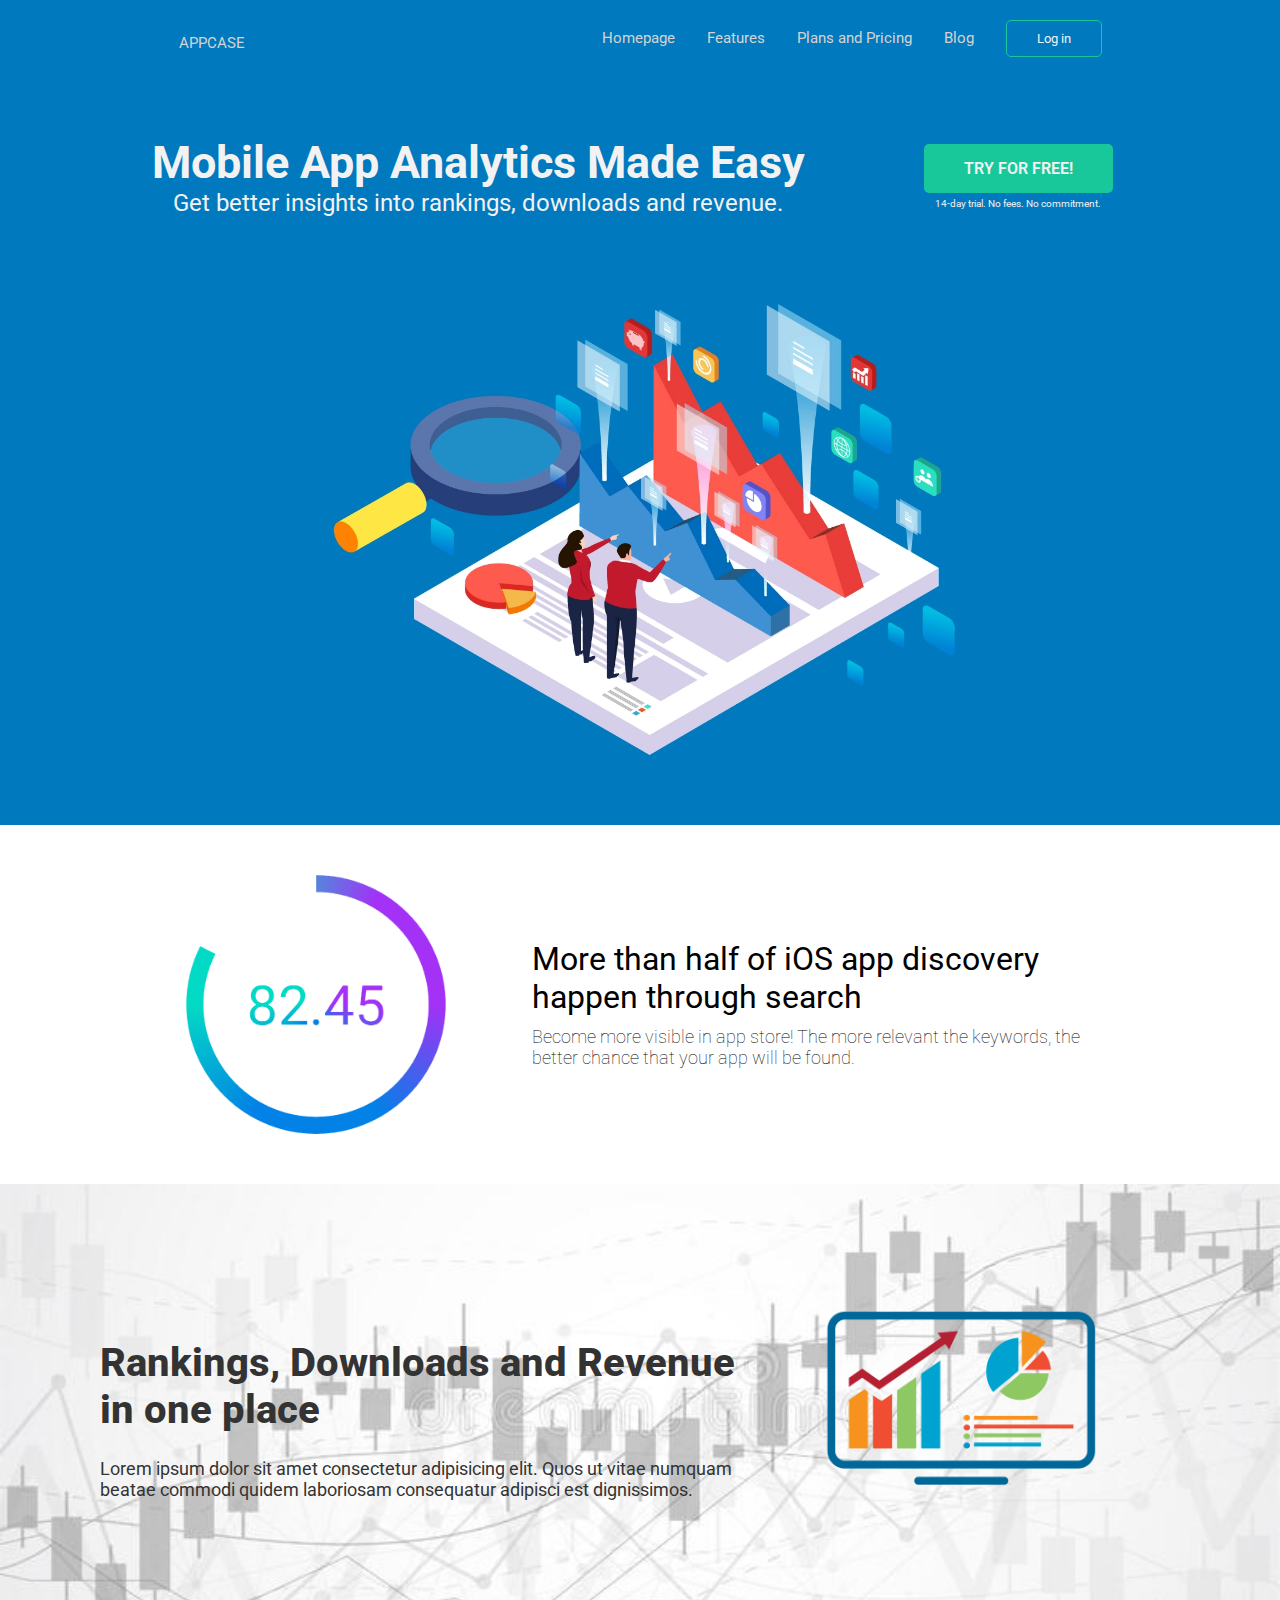
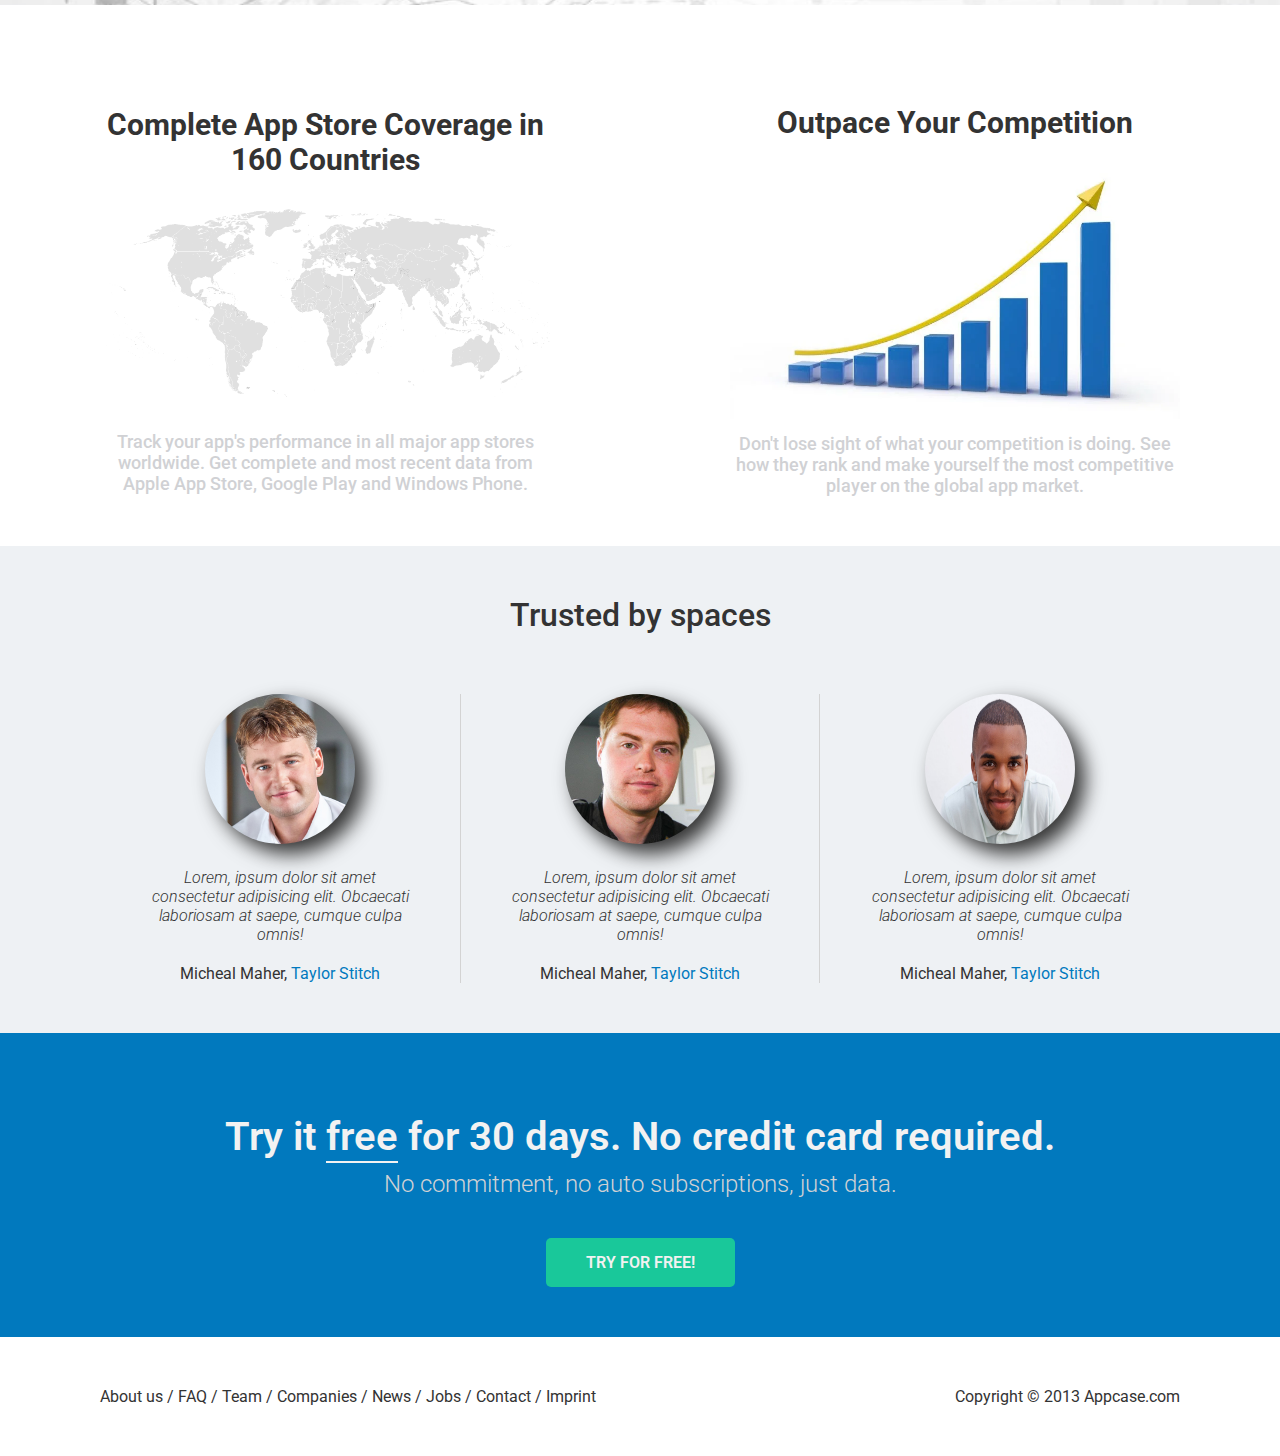
==== commit 00429b7e: "initial commit on branch 21-04-2021" ====
--- a/index.html
+++ b/index.html
@@ -1,134 +1,180 @@
 <!DOCTYPE html>
 <html lang="en">
   <head>
-    <!-- Required meta tags -->
-    <meta charset="utf-8" />
-    <meta
-      name="viewport"
-      content="width=device-width, initial-scale=1, shrink-to-fit=no"
-    />
-
-    <!-- Bootstrap CSS -->
-    <link
-      rel="stylesheet"
-      href="https://maxcdn.bootstrapcdn.com/bootstrap/4.0.0/css/bootstrap.min.css"
-      integrity="sha384-Gn5384xqQ1aoWXA+058RXPxPg6fy4IWvTNh0E263XmFcJlSAwiGgFAW/dAiS6JXm"
-      crossorigin="anonymous"
-    />
-
-    <!-- Google fonts -->
-
-    <link rel="preconnect" href="https://fonts.gstatic.com" />
-    <link
-      href="https://fonts.googleapis.com/css2?family=Poppins:wght@100;300;400;500;600&display=swap"
-      rel="stylesheet"
-    />
-
-    <!-- Font awesome -->
-
+    <meta charset="UTF-8" />
+    <meta http-equiv="X-UA-Compatible" content="IE=edge" />
+    <meta name="viewport" content="width=device-width, initial-scale=1.0" />
+    <!-- font awesome -->
     <link
       rel="stylesheet"
       href="https://cdnjs.cloudflare.com/ajax/libs/font-awesome/4.7.0/css/font-awesome.min.css"
     />
-
-    <!-- Own stylesheet -->
-
+    <!-- google font -->
+    <link rel="preconnect" href="https://fonts.gstatic.com" />
+    <link
+      href="https://fonts.googleapis.com/css2?family=Roboto:wght@100;300;400;500;700&display=swap"
+      rel="stylesheet"
+    />
+    <!-- stylesheet -->
     <link rel="stylesheet" href="./style.css" />
-
     <title>Assignment</title>
   </head>
-
   <body>
-    <!-- Traffic light -->
-
-    <div class="container-fluid">
-      <div class="row">
-        <div class="col-lg-12 bg-primary">
-          <div class="trafficLight">
-            <div class="lightRed"></div>
-            <div class="lightYellow"></div>
-            <div class="lightGreen"></div>
-          </div>
-        </div>
+    <!-- navbar -->
+    <div class="topnav" id="myTopnav">
+      <div class="logo">
+        <a href="#logo">APPCASE</a>
+      </div>
+      <div class="links">
+        <a href="#home">Homepage</a>
+        <a href="#news">Features</a>
+        <a href="#contact">Plans and Pricing</a>
+        <a href="#about">Blog</a>
+        <a href="#"><button class="submit">Log in</button></a>
+        <a href="javascript:void(0);" class="icon" onclick="myFunction()">
+          <i class="fa fa-bars"></i>
+        </a>
       </div>
     </div>
 
-    <!-- Boxes -->
+    <!-- page 1 -->
 
-    <div class="container-fluid bg-danger">
-      <div class="row">
-        <div class="col-lg-12 mt-5">
-          <div class="boxes">
-            <div class="box1"></div>
-            <div class="box2"></div>
-          </div>
-        </div>
+    <div class="page1">
+      <div class="page1Text">
+        <h1>Mobile App Analytics Made Easy</h1>
+        <p>Get better insights into rankings, downloads and revenue.</p>
+      </div>
+      <div class="page1Button">
+        <button>TRY FOR FREE!</button>
+        <p>14-day trial. No fees. No commitment.</p>
+      </div>
+      <div class="page1Img">
+        <img src="./assets/analytics.webp" alt="" />
       </div>
     </div>
 
-    <!-- Heart -->
+    <!-- page 2 -->
 
-    <div class="container-fluid">
-      <div class="row">
-        <div class="col-lg-12 p-0">
-          <div class="heartMain">
-            <div class="heart"></div>
-          </div>
-        </div>
+    <div class="page2">
+      <div class="page2Img">
+        <img src="./assets/percent.png" class="page2Image" alt="" />
+      </div>
+      <div class="page2Text">
+        <h2>More than half of iOS app discovery happen through search</h2>
+        <p>
+          Become more visible in app store! The more relevant the keywords, the
+          better chance that your app will be found.
+        </p>
       </div>
     </div>
 
-    <!-- Timer -->
+    <!-- page 3 -->
 
-    <div class="container-fluid">
-      <div class="row">
-        <div class="col-lg-12 p-0">
-          <div class="timer">
-            <div class="timerTop"></div>
-            <div class="mainTimer">
-              <div class="timerStick">
-                <div class="stickBall"></div>
-              </div>
-            </div>
-          </div>
-        </div>
+    <div class="page3">
+      <div class="page3Text">
+        <h2>Rankings, Downloads and Revenue in one place</h2>
+        <p>
+          Lorem ipsum dolor sit amet consectetur adipisicing elit. Quos ut vitae
+          numquam beatae commodi quidem laboriosam consequatur adipisci est
+          dignissimos.
+        </p>
+      </div>
+      <div class="page3Img">
+        <img src="./assets/Analytics-icon.png" alt="" />
       </div>
     </div>
 
-    <!-- Hills -->
+    <!-- page 4 -->
 
-    <div class="container-fluid">
-      <div class="row">
-        <div class="col-lg-12 p-0">
-          <div class="nature">
-            <div class="sun"></div>
-            <div class="clouds">
-              <div class="cloud"></div>
-              <div class="cloud2"></div>
-              <div class="cloud"></div>
-            </div>
-            <div class="hill"></div>
-          </div>
-        </div>
+    <div class="page4">
+      <div class="page4Left">
+        <h2>Complete App Store Coverage in 160 Countries</h2>
+        <img src="./assets/world.png" alt="" />
+        <p>
+          Track your app's performance in all major app stores worldwide. Get
+          complete and most recent data from Apple App Store, Google Play and
+          Windows Phone.
+        </p>
+      </div>
+      <div class="page4Right">
+        <h2>Outpace Your Competition</h2>
+        <img src="./assets/bar.webp" alt="" />
+        <p>
+          Don't lose sight of what your competition is doing. See how they rank
+          and make yourself the most competitive player on the global app
+          market.
+        </p>
+      </div>
+    </div>
+
+    <!-- page 5 -->
+
+    <div class="page5">
+      <h2>Trusted by spaces</h2>
+      <div class="page5Left">
+        <img src="./assets/P1.jpg" alt="" />
+        <p>
+          Lorem, ipsum dolor sit amet consectetur adipisicing elit. Obcaecati
+          laboriosam at saepe, cumque culpa omnis!
+        </p>
+        <p class="name">Micheal Maher, <span>Taylor Stitch</span></p>
+      </div>
+      <div class="page5Middle">
+        <img src="./assets/P2.jpg" alt="" />
+        <p>
+          Lorem, ipsum dolor sit amet consectetur adipisicing elit. Obcaecati
+          laboriosam at saepe, cumque culpa omnis!
+        </p>
+        <p class="name">Micheal Maher, <span>Taylor Stitch</span></p>
+      </div>
+      <div class="page5Right">
+        <img src="./assets/P3.jpg" alt="" />
+        <p>
+          Lorem, ipsum dolor sit amet consectetur adipisicing elit. Obcaecati
+          laboriosam at saepe, cumque culpa omnis!
+        </p>
+        <p class="name">Micheal Maher, <span>Taylor Stitch</span></p>
+      </div>
+    </div>
+
+    <!-- page 6 -->
+
+    <div class="page6">
+      <h2>Try it <span>free</span> for 30 days. No credit card required.</h2>
+      <p>No commitment, no auto subscriptions, just data.</p>
+      <button>TRY FOR FREE!</button>
+    </div>
+
+    <!-- footer -->
+
+    <div class="footer">
+      <div class="footerLeft">
+        <a href="#">About us</a> / <a href="#">FAQ</a> /
+        <a href="#"> Team </a> / <a href="#"> Companies </a> /
+        <a href="#"> News </a> / <a href="#"> Jobs </a> /
+        <a href="#"> Contact </a> / <a href="#"> Imprint </a>
+      </div>
+      <div class="footerRight">
+        Copyright &copy; 2013
+        <a
+          href="
+          #"
+        >
+          Appcase.com</a
+        >
       </div>
     </div>
 
     <!-- script tags -->
-
-    <script
-      src="https://code.jquery.com/jquery-3.2.1.slim.min.js"
-      integrity="sha384-KJ3o2DKtIkvYIK3UENzmM7KCkRr/rE9/Qpg6aAZGJwFDMVNA/GpGFF93hXpG5KkN"
-      crossorigin="anonymous"
-    ></script>
-    <script
-      src="https://cdnjs.cloudflare.com/ajax/libs/popper.js/1.12.9/umd/popper.min.js"
-      integrity="sha384-ApNbgh9B+Y1QKtv3Rn7W3mgPxhU9K/ScQsAP7hUibX39j7fakFPskvXusvfa0b4Q"
-      crossorigin="anonymous"
-    ></script>
-    <script
-      src="https://maxcdn.bootstrapcdn.com/bootstrap/4.0.0/js/bootstrap.min.js"
-      integrity="sha384-JZR6Spejh4U02d8jOt6vLEHfe/JQGiRRSQQxSfFWpi1MquVdAyjUar5+76PVCmYl"
-      crossorigin="anonymous"
-    ></script>
+    <script>
+      function myFunction() {
+        var x = document.getElementById("myTopnav");
+        if (x.className === "topnav") {
+          x.className += " responsive";
+        } else {
+          x.className = "topnav";
+        }
+      }
+    </script>
   </body>
 </html>
--- a/style.css
+++ b/style.css
@@ -1,416 +1,683 @@
-:root {
-  --white: white;
-  --black: black;
-  --red: red;
-  --yellow: yellow;
-  --green: green;
-  --lightDark: #333;
-  --lightPink: lightPink;
-  --purple: purple;
-  --lightBlue: lightblue;
-  --hill: #3777b9;
-  --sun: #e3b500;
-  --cloud: #dcdcdc;
-}
-
 * {
   margin: 0;
   padding: 0;
-  box-sizing: border-box;
-}
-
-body {
-  overflow-x: hidden;
-}
-
-/* Traffic Light */
-
-.trafficLight {
-  display: flex;
-  flex-direction: column;
-  justify-content: center;
-  align-items: center;
+  -webkit-box-sizing: border-box;
+          box-sizing: border-box;
+  font-family: "Roboto", sans-serif;
+}
+
+.topnav {
+  overflow: hidden;
+  background-color: #0179be;
+  display: -ms-grid;
+  display: grid;
+  -ms-grid-columns: (auto)[2];
+      grid-template-columns: repeat(2, auto);
+  -ms-flex-pack: distribute;
+      justify-content: space-around;
+  -webkit-box-align: center;
+      -ms-flex-align: center;
+          align-items: center;
+  padding-top: 15px;
+  padding-bottom: 15px;
+}
+
+.topnav a {
+  float: left;
+  display: block;
+  color: lightgrey;
+  text-align: center;
+  padding: 14px 16px;
+  text-decoration: none;
+  font-weight: 400;
+  font-size: 15px;
+}
+
+.topnav a button {
+  background-color: transparent;
+  border: 1px solid #19c89a;
+  padding: 10px 30px;
+  border-radius: 5px;
+  margin-top: -10px;
+  color: #f2f2f2;
+}
+
+.topnav a button:hover {
+  background-color: #19c89a;
+  cursor: pointer;
+  -webkit-transition: 0.2s;
+  transition: 0.2s;
+}
+
+.topnav a:hover {
+  color: #f2f2f2;
+  -webkit-transition: 0.2s;
+  transition: 0.2s;
+  font-weight: 500;
+}
+
+.topnav .icon {
+  display: none;
+}
+
+@media screen and (max-width: 600px) {
+  .links a {
+    display: none;
+  }
+  .topnav a.icon {
+    float: right;
+    display: block;
+  }
+  .topnav.responsive {
+    position: relative;
+    -ms-grid-columns: auto;
+        grid-template-columns: auto;
+  }
+  .topnav.responsive .icon {
+    position: absolute;
+    right: 0;
+    top: 0;
+  }
+  .topnav.responsive a {
+    float: none;
+    display: block;
+    text-align: left;
+  }
+}
+
+.page1 {
+  text-align: center;
+  padding: 50px 100px;
+  background-color: #0179be;
+  display: -ms-grid;
+  display: grid;
+  -ms-grid-columns: 70% 30% auto;
+      grid-template-columns: 70% 30% auto;
+  -webkit-box-pack: center;
+      -ms-flex-pack: center;
+          justify-content: center;
+  -webkit-box-align: center;
+      -ms-flex-align: center;
+          align-items: center;
+}
+
+@media (max-width: 768px) {
+  .page1 {
+    padding-left: 15px;
+    padding-right: 15px;
+  }
+}
+
+@media (max-width: 500px) {
+  .page1 {
+    -ms-grid-columns: 1fr;
+        grid-template-columns: 1fr;
+    padding: 10px 20px;
+    grid-gap: 2rem;
+  }
+}
+
+.page1 .page1Text h1 {
+  color: #f2f2f2;
+  font-size: 45px;
+}
+
+@media (max-width: 1024px) {
+  .page1 .page1Text h1 {
+    font-size: 35px;
+  }
+}
+
+@media (max-width: 768px) {
+  .page1 .page1Text h1 {
+    font-size: 30px;
+  }
+}
+
+.page1 .page1Text p {
+  color: #f2f2f2;
+  font-size: 24px;
+}
+
+@media (max-width: 1024px) {
+  .page1 .page1Text p {
+    font-size: 15px;
+  }
+}
+
+.page1 .page1Button button {
+  background-color: #19c89a;
+  padding: 15px 40px;
+  border: none;
+  color: #f2f2f2;
+  font-weight: 600;
+  font-size: medium;
+  border-radius: 5px;
+}
+
+.page1 .page1Button button:hover {
+  cursor: pointer;
+}
+
+@media (max-width: 768px) {
+  .page1 .page1Button button {
+    margin: auto;
+    font-size: 12px;
+  }
+}
+
+.page1 .page1Button p {
+  color: #f2f2f2;
+  font-size: x-small;
+  margin-top: 5px;
+}
+
+.page1 .page1Img {
+  padding-top: 50px;
+  -ms-grid-column: 1;
+  -ms-grid-column-span: 2;
+  grid-column: 1 / span 2;
   margin: auto;
-  padding: 50px;
-  height: 100vh;
-  width: fit-content;
-  border: 5px solid var(--white);
-  border-radius: 50px;
-  background-color: var(--lightDark);
-}
-
-.lightRed,
-.lightYellow,
-.lightGreen {
+}
+
+@media (max-width: 500px) {
+  .page1 .page1Img {
+    padding-top: 0px;
+  }
+}
+
+.page1 .page1Img img {
+  -o-object-fit: contain;
+     object-fit: contain;
+  width: 70%;
+  height: 70%;
+}
+
+@media (max-width: 500px) {
+  .page1 .page1Img img {
+    width: 100%;
+    height: 100%;
+  }
+}
+
+@media (max-width: 500px) {
+  .page1 .page1Img {
+    -ms-grid-column: 1;
+    -ms-grid-column-span: 1;
+    grid-column: 1 / span 1;
+  }
+}
+
+.page2 {
+  padding: 50px 100px;
+  display: -ms-grid;
+  display: grid;
+  -ms-grid-columns: 40% 60%;
+      grid-template-columns: 40% 60%;
+  -webkit-box-align: center;
+      -ms-flex-align: center;
+          align-items: center;
+  -webkit-box-pack: center;
+      -ms-flex-pack: center;
+          justify-content: center;
+}
+
+@media (max-width: 500px) {
+  .page2 {
+    -ms-grid-columns: 1fr;
+        grid-template-columns: 1fr;
+    padding: 10px 20px;
+  }
+}
+
+.page2 .page2Img {
+  width: 100%;
+}
+
+.page2 .page2Img .page2Image {
+  -o-object-fit: contain;
+     object-fit: contain;
+  width: 60%;
+  height: 60%;
+  display: block;
+  margin-left: auto;
+  margin-right: auto;
+}
+
+@media (max-width: 500px) {
+  .page2 .page2Img .page2Image {
+    width: 50%;
+    height: 50%;
+  }
+}
+
+.page2 .page2Text h2 {
+  font-weight: 400;
+  font-size: xx-large;
+  max-width: 550px;
+}
+
+.page2 .page2Text p {
+  margin-top: 10px;
+  font-size: large;
+  font-weight: lighter;
+  max-width: 550px;
+}
+
+.page3 {
+  background-color: #f5f6f9;
+  background-image: url("./assets/wallpaper.jpg");
+  background-position: center;
+  background-repeat: no-repeat;
+  background-size: cover;
+  padding: 50px 100px;
+  display: -ms-grid;
+  display: grid;
+  -ms-grid-columns: (auto)[2];
+      grid-template-columns: repeat(2, auto);
+  -ms-flex-pack: distribute;
+      justify-content: space-around;
+  -webkit-box-align: center;
+      -ms-flex-align: center;
+          align-items: center;
+}
+
+@media (max-width: 500px) {
+  .page3 {
+    -ms-grid-columns: 1fr;
+        grid-template-columns: 1fr;
+    padding: 10px 20px;
+  }
+}
+
+.page3 .page3Img {
+  width: 100%;
+}
+
+.page3 .page3Img img {
+  -o-object-fit: contain;
+     object-fit: contain;
+  width: 80%;
+  height: 80%;
+  display: block;
+  margin-left: auto;
+  margin-right: auto;
+}
+
+.page3 .page3Text {
+  padding-top: 50px;
+}
+
+@media (max-width: 768px) {
+  .page3 .page3Text {
+    padding-top: 20px;
+  }
+}
+
+.page3 .page3Text h2 {
+  font-weight: 800;
+  font-size: 40px;
+  color: #333;
+}
+
+@media (max-width: 768px) {
+  .page3 .page3Text h2 {
+    font-size: 30px;
+  }
+}
+
+.page3 .page3Text p {
+  font-size: large;
+  margin-top: 25px;
+  color: #333;
+}
+
+@media (max-width: 768px) {
+  .page3 .page3Text p {
+    font-size: 15px;
+    margin-top: 15px;
+  }
+}
+
+.page4 {
+  padding: 50px 100px;
+  display: -ms-grid;
+  display: grid;
+  -ms-grid-columns: (auto)[2];
+      grid-template-columns: repeat(2, auto);
+  -ms-flex-pack: distribute;
+      justify-content: space-around;
+  -webkit-box-align: center;
+      -ms-flex-align: center;
+          align-items: center;
+  -webkit-box-pack: justify;
+      -ms-flex-pack: justify;
+          justify-content: space-between;
+  text-align: center;
+}
+
+@media (max-width: 500px) {
+  .page4 {
+    -ms-grid-columns: 1fr;
+        grid-template-columns: 1fr;
+    padding: 10px 20px;
+  }
+}
+
+.page4 .page4Left {
+  max-width: 450px;
+  margin-top: 50px;
+  width: 100%;
+}
+
+.page4 .page4Left h2 {
+  color: #333;
+  font-weight: 700;
+  font-size: 30px;
+}
+
+@media (max-width: 768px) {
+  .page4 .page4Left h2 {
+    font-size: 20px;
+  }
+}
+
+.page4 .page4Left img {
+  width: 100%;
+  height: 100%;
+  margin-top: 30px;
+  margin-bottom: 30px;
+}
+
+.page4 .page4Left p {
+  color: #d0d1d4;
+  font-weight: 500;
+  font-size: large;
+}
+
+@media (max-width: 768px) {
+  .page4 .page4Left p {
+    font-size: 12px;
+  }
+}
+
+.page4 .page4Right {
+  max-width: 450px;
+  margin-top: 50px;
+  width: 100%;
+}
+
+.page4 .page4Right h2 {
+  color: #333;
+  font-weight: 700;
+  font-size: 30px;
+}
+
+@media (max-width: 768px) {
+  .page4 .page4Right h2 {
+    font-size: 20px;
+  }
+}
+
+.page4 .page4Right img {
+  width: 100%;
+  height: 100%;
+  margin-top: 25px;
+  margin-bottom: 10px;
+}
+
+.page4 .page4Right p {
+  color: #d0d1d4;
+  font-weight: 500;
+  font-size: large;
+}
+
+@media (max-width: 768px) {
+  .page4 .page4Right p {
+    font-size: 12px;
+  }
+}
+
+.page5 {
+  background-color: #eef1f4;
+  padding: 50px 100px;
+  text-align: center;
+  display: -ms-grid;
+  display: grid;
+  -ms-grid-columns: (auto)[2];
+      grid-template-columns: repeat(2, auto);
+  -ms-flex-pack: distribute;
+      justify-content: space-around;
+  -webkit-box-align: center;
+      -ms-flex-align: center;
+          align-items: center;
+  -ms-grid-columns: (1fr)[3];
+      grid-template-columns: repeat(3, 1fr);
+}
+
+@media (max-width: 500px) {
+  .page5 {
+    padding: 10px 20px;
+    -ms-grid-columns: 1fr;
+        grid-template-columns: 1fr;
+  }
+}
+
+.page5 h2 {
+  -ms-grid-column: 1;
+  -ms-grid-column-span: 3;
+  grid-column: 1 / span 3;
+  margin-bottom: 60px;
+  font-size: xx-large;
+  color: #333;
+  font-weight: 500;
+}
+
+@media (max-width: 500px) {
+  .page5 h2 {
+    font-size: x-large;
+    margin-bottom: 10px;
+    -ms-grid-column: 1;
+    -ms-grid-column-span: 1;
+    grid-column: 1 / span 1;
+  }
+}
+
+.page5 .page5Left,
+.page5 .page5Middle,
+.page5 .page5Right {
+  width: 100%;
+}
+
+.page5 .page5Left img,
+.page5 .page5Middle img,
+.page5 .page5Right img {
   width: 150px;
   height: 150px;
   border-radius: 50%;
+  -webkit-filter: drop-shadow(10px 10px 10px #333);
+          filter: drop-shadow(10px 10px 10px #333);
+}
+
+@media (max-width: 1024px) {
+  .page5 .page5Left img,
+  .page5 .page5Middle img,
+  .page5 .page5Right img {
+    width: 100px;
+    height: 100px;
+  }
+}
+
+@media (max-width: 768px) {
+  .page5 .page5Left img,
+  .page5 .page5Middle img,
+  .page5 .page5Right img {
+    width: 80px;
+    height: 80px;
+  }
+}
+
+@media (max-width: 500px) {
+  .page5 .page5Left img,
+  .page5 .page5Middle img,
+  .page5 .page5Right img {
+    margin-top: 20px;
+  }
+}
+
+.page5 .page5Middle {
+  border-left: 1px solid lightgrey;
+  border-right: 1px solid lightgrey;
+}
+
+@media (max-width: 500px) {
+  .page5 .page5Middle {
+    border: none;
+  }
+}
+
+.page5 p {
+  font-style: italic;
+  font-weight: 300;
+  max-width: 270px;
   margin: auto;
-  border-top: 10px solid var(--black);
-}
-
-.lightRed {
-  background-color: var(--red);
-  animation-name: redLight;
-  animation-duration: 10s;
-  animation-iteration-count: infinite;
-}
-
-@keyframes redLight {
-  0% {
-    opacity: 1;
-  }
-  20% {
-    opacity: 1;
-  }
-  40% {
-    opacity: 0.1;
-  }
-  60% {
-    opacity: 0.1;
-  }
-  80% {
-    opacity: 0.1;
-  }
-  100% {
-    opacity: 0.1;
-  }
-}
-
-.lightYellow {
-  background-color: var(--yellow);
-  animation-name: yellowLight;
-  animation-duration: 10s;
-  animation-iteration-count: infinite;
-}
-@keyframes yellowLight {
-  0% {
-    opacity: 0.1;
-  }
-  20% {
-    opacity: 0.1;
-  }
-  40% {
-    opacity: 1;
-  }
-  60% {
-    opacity: 1;
-  }
-  80% {
-    opacity: 0.1;
-  }
-  100% {
-    opacity: 0.1;
-  }
-}
-
-.lightGreen {
-  background-color: var(--green);
-  animation-name: greenLight;
-  animation-duration: 10s;
-  animation-iteration-count: infinite;
-}
-
-@keyframes greenLight {
-  0% {
-    opacity: 0.1;
-  }
-  20% {
-    opacity: 0.1;
-  }
-  40% {
-    opacity: 0.1;
-  }
-  60% {
-    opacity: 0.1;
-  }
-  80% {
-    opacity: 1;
-  }
-  100% {
-    opacity: 1;
-  }
-}
-
-/* Boxes */
-
-.boxes {
-  width: 100%;
-  display: flex;
-  height: 100vh;
-  justify-content: space-evenly;
-  align-items: center;
-}
-
-.box1,
-.box2 {
-  height: 200px;
-  width: 200px;
-}
-
-.box1 {
-  background-color: var(--lightPink);
-}
-
-.box2 {
-  background-color: var(--purple);
-  animation: 5s slideBox infinite ease-in-out;
-  animation-direction: alternate;
-  position: relative;
-  opacity: 0.7;
-}
-@keyframes slideBox {
-  0% {
-    right: 0;
-  }
-  100% {
-    right: 60%;
-  }
-}
-
-/* Heart */
-
-.heartMain {
-  display: flex;
-  justify-content: center;
-  align-items: center;
-  width: 100%;
-  height: 100vh;
-  background-color: var(--lightDark);
-}
-
-.heart {
-  height: 100px;
-  width: 100px;
-  background-color: var(--red);
-  position: relative;
-  transform: rotate(-45deg);
-  animation: heart 2s infinite;
-  animation-fill-mode: forwards;
-  animation-direction: alternate;
-}
-
-@keyframes heart {
-  0% {
-    transform: scale(1) rotate(-45deg);
-  }
-  20% {
-    transform: scale(1.1) scale(1.2) rotate(-45deg);
-  }
-}
-
-.heart::after {
-  background-color: inherit;
-  height: 100px;
-  width: 100px;
-  content: "";
-  position: absolute;
-  top: -50px;
-  left: 0;
-  border-radius: 50%;
-}
-
-.heart::before {
-  background-color: inherit;
-  height: 100px;
-  width: 100px;
-  content: "";
-  position: absolute;
-  top: 0;
-  right: -50px;
-  border-radius: 50%;
-}
-
-/* Timer */
-
-.timer {
-  display: flex;
-  flex-direction: column;
-  justify-content: center;
-  align-items: center;
-  width: 100%;
-  height: 100vh;
-  background-color: var(--lightDark);
-  border-top: 2px solid var(--white);
-}
-
-.timerTop {
-  height: 50px;
-  width: 50px;
-  border: 15px solid var(--lightBlue);
-  border-radius: 50%;
-}
-
-.mainTimer {
-  height: 300px;
-  width: 300px;
-  border: 15px solid var(--lightBlue);
-  border-radius: 50%;
-  position: relative;
-  animation: stick 1s infinite;
-  animation-fill-mode: forwards;
-  animation-timing-function: linear;
-}
-
-.timerStick {
-  height: 130px;
-  width: 5px;
-  border: 10px solid var(--lightBlue);
-  border-radius: 50px;
-  margin: auto;
-  position: absolute;
-  top: 15px;
-  left: 50%;
-  transform: translate(-50%);
-}
-
-.stickBall {
-  border: 20px solid var(--lightBlue);
-  width: 40px;
-  position: absolute;
-  bottom: -20px;
-  left: -20px;
-  border-radius: 50%;
-  height: 40px;
-}
-
-.mainTimer:hover {
-  animation-play-state: paused;
-}
-
-@keyframes stick {
-  0% {
-    transform: rotate(0deg);
-  }
-  100% {
-    transform: rotate(360deg);
-  }
-}
-
-/* .Hills */
-
-.nature {
-  border-top: 1px solid var(--white);
-  background-color: var(--lightPink);
-  width: 100%;
-  height: 100vh;
-  display: flex;
-  flex-direction: column;
-  justify-content: center;
-  align-items: center;
-}
-
-.sun {
-  width: 120px;
-  height: 120px;
-  position: relative;
-  top: -60px;
-  left: 50px;
-  border-radius: 50%;
-  background-color: var(--sun);
-  animation: sun 5s infinite;
-  animation-fill-mode: forwards;
-  animation-direction: alternate;
-}
-
-@keyframes sun {
-  to {
-    transform: translateY(250px);
-  }
-}
-
-.clouds {
-  width: 100%;
-  display: flex;
-  justify-content: space-evenly;
-}
-
-.cloud,
-.cloud2 {
-  width: 100px;
-  height: 100px;
-  background: var(--cloud);
-  border-radius: 50% 50% 0 0;
-  position: relative;
-  animation: cloud 3s infinite;
-  animation-fill-mode: forwards;
-  animation-direction: alternate;
-  animation-timing-function: linear;
-}
-
-.cloud2 {
-  animation: cloud 5s infinite;
-  animation-fill-mode: forwards;
-  animation-direction: alternate;
-  animation-timing-function: linear;
-}
-
-@keyframes cloud {
-  0% {
-    transform: translateX(0);
-  }
-  100% {
-    transform: translateX(100%);
-  }
-}
-
-.cloud::after,
-.cloud::before,
-.cloud2::after,
-.cloud2::before {
-  content: "";
-  background: inherit;
-}
-
-.cloud::after,
-.cloud2::after {
-  width: 80px;
-  height: 80px;
-  position: absolute;
-  bottom: 0px;
-  left: -50px;
-  border-radius: 50% 50% 0 50%;
-}
-
-.cloud::before,
-.cloud2::before {
-  position: absolute;
-  width: 80px;
-  height: 80px;
-  bottom: 0px;
-  right: -50px;
-  border-radius: 50% 50% 50% 0;
-}
-
-.hill {
-  width: 0;
-  height: 0;
-  position: relative;
-  border-left: 150px solid transparent;
-  border-right: 150px solid transparent;
-  border-bottom: 200px solid var(--hill);
-}
-
-.hill::after {
-  content: "";
-  width: 0;
-  height: 0;
-  transform: scale(1.3);
-  border-left: 180px solid transparent;
-  position: absolute;
-  right: -50px;
-  border-right: 180px solid transparent;
-  border-bottom: 200px solid var(--hill);
-}
-
-.hill::before {
-  content: "";
-  width: 0;
-  height: 0;
-  transform: scale(1.3);
-  border-left: 180px solid transparent;
-  position: absolute;
-  left: -80px;
-  border-right: 180px solid transparent;
-  border-bottom: 200px solid var(--hill);
-}
+  color: #333;
+  margin-top: 20px;
+}
+
+@media (max-width: 1024px) {
+  .page5 p {
+    max-width: 220px;
+  }
+}
+
+@media (max-width: 768px) {
+  .page5 p {
+    font-size: 10px;
+  }
+}
+
+.page5 .name {
+  font-style: normal;
+  font-weight: 400;
+}
+
+.page5 .name span {
+  color: #0179be;
+}
+
+.page6 {
+  background-color: #0179be;
+  padding: 50px 100px;
+  text-align: center;
+}
+
+@media (max-width: 500px) {
+  .page6 {
+    padding: 10px 20px;
+  }
+}
+
+.page6 h2 {
+  font-size: 40px;
+  font-weight: 600;
+  color: #f2f2f2;
+  margin-top: 30px;
+}
+
+@media (max-width: 768px) {
+  .page6 h2 {
+    font-size: 30px;
+  }
+}
+
+@media (max-width: 500px) {
+  .page6 h2 {
+    font-size: 20px;
+  }
+}
+
+.page6 h2 span {
+  text-decoration: underline;
+  text-underline-position: under;
+  text-decoration-thickness: 2px;
+}
+
+.page6 p {
+  color: #d0d1d4;
+  font-size: x-large;
+  margin-top: 10px;
+  font-weight: 300;
+  margin-bottom: 40px;
+}
+
+@media (max-width: 768px) {
+  .page6 p {
+    font-size: 15px;
+  }
+}
+
+@media (max-width: 500px) {
+  .page6 p {
+    font-size: small;
+  }
+}
+
+.page6 button {
+  background-color: #19c89a;
+  padding: 15px 40px;
+  border: none;
+  color: #f2f2f2;
+  font-weight: 600;
+  font-size: medium;
+  border-radius: 5px;
+}
+
+.page6 button:hover {
+  cursor: pointer;
+}
+
+@media (max-width: 768px) {
+  .page6 button {
+    margin: auto;
+    font-size: 12px;
+  }
+}
+
+.footer {
+  padding: 50px 100px;
+  color: #333;
+  display: -ms-grid;
+  display: grid;
+  -ms-grid-columns: (auto)[2];
+      grid-template-columns: repeat(2, auto);
+  -ms-flex-pack: distribute;
+      justify-content: space-around;
+  -webkit-box-align: center;
+      -ms-flex-align: center;
+          align-items: center;
+  -webkit-box-pack: justify;
+      -ms-flex-pack: justify;
+          justify-content: space-between;
+}
+
+.footer a {
+  color: #333;
+  text-decoration: none;
+}
+
+@media (max-width: 768px) {
+  .footer {
+    font-size: 10px;
+  }
+}
+
+@media (max-width: 500px) {
+  .footer {
+    padding: 10px 20px;
+    -ms-grid-columns: 1fr;
+        grid-template-columns: 1fr;
+    text-align: center;
+  }
+}
+/*# sourceMappingURL=style.css.map */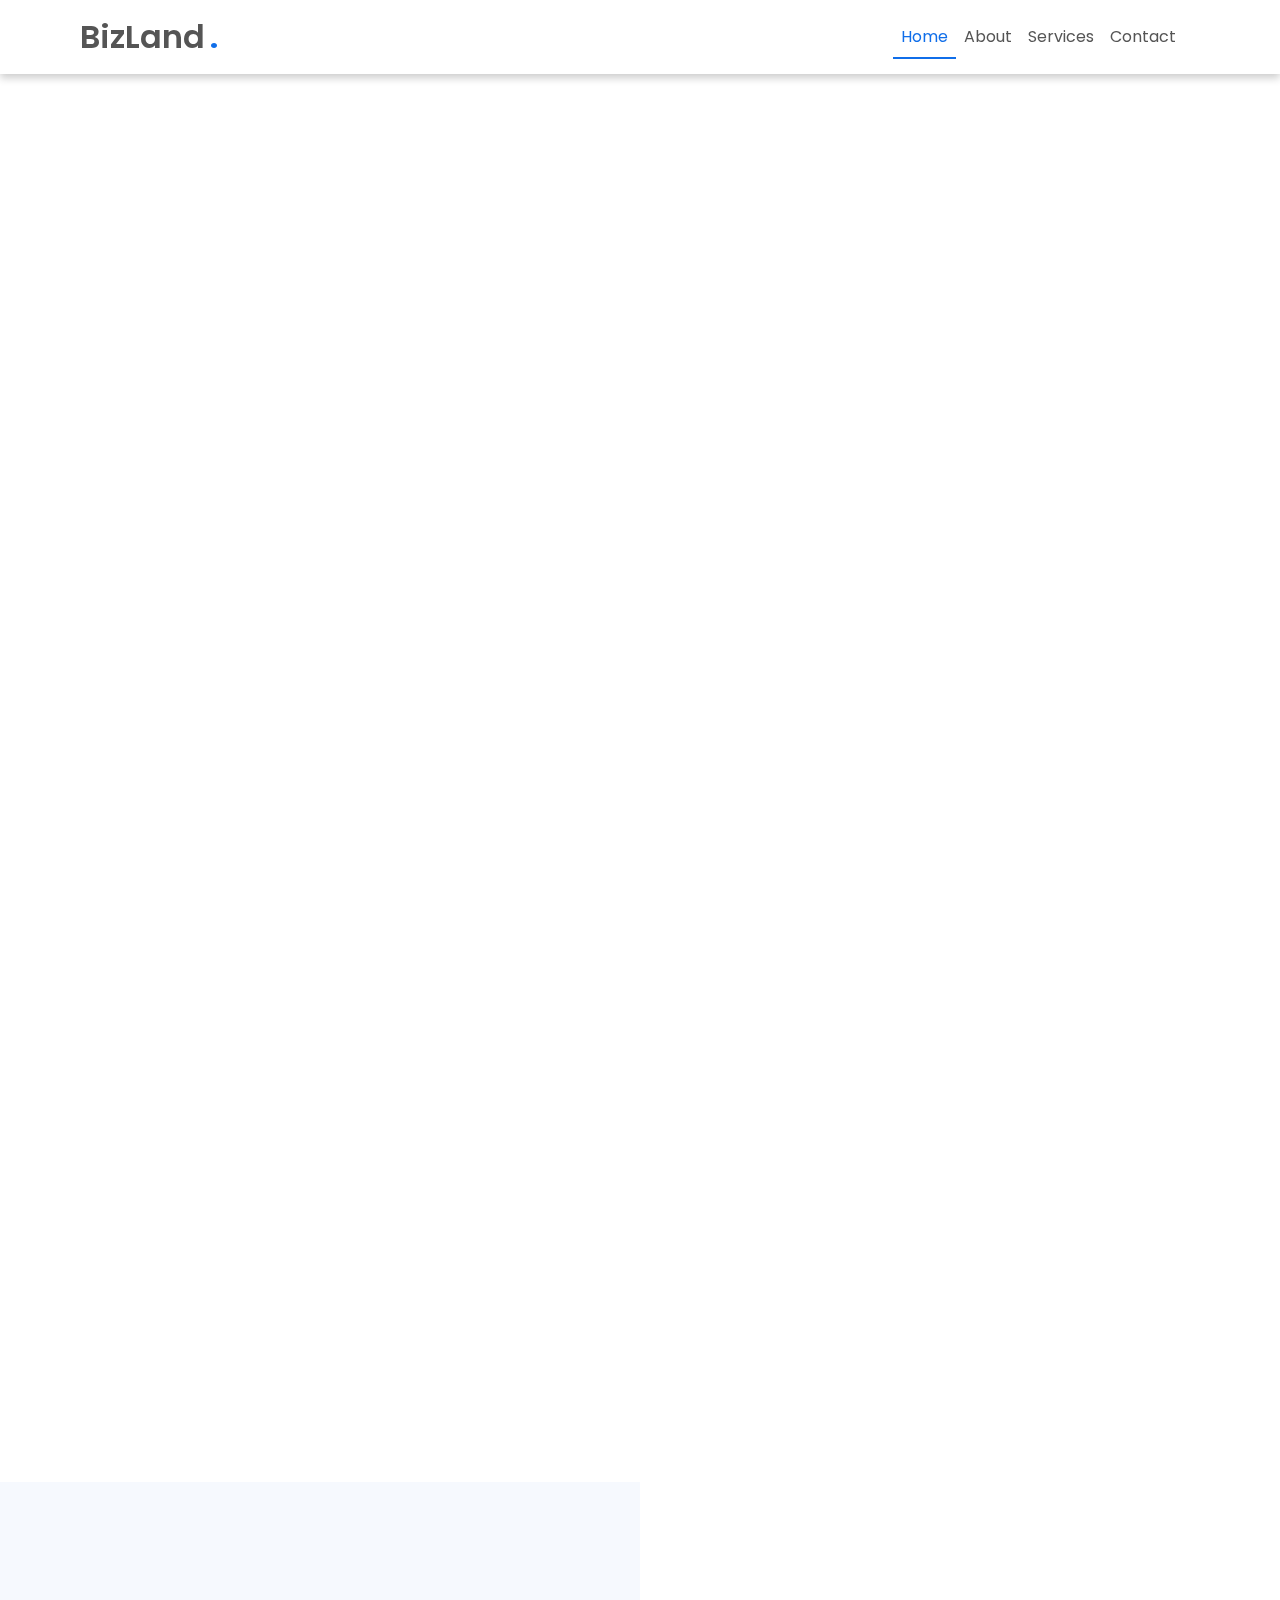
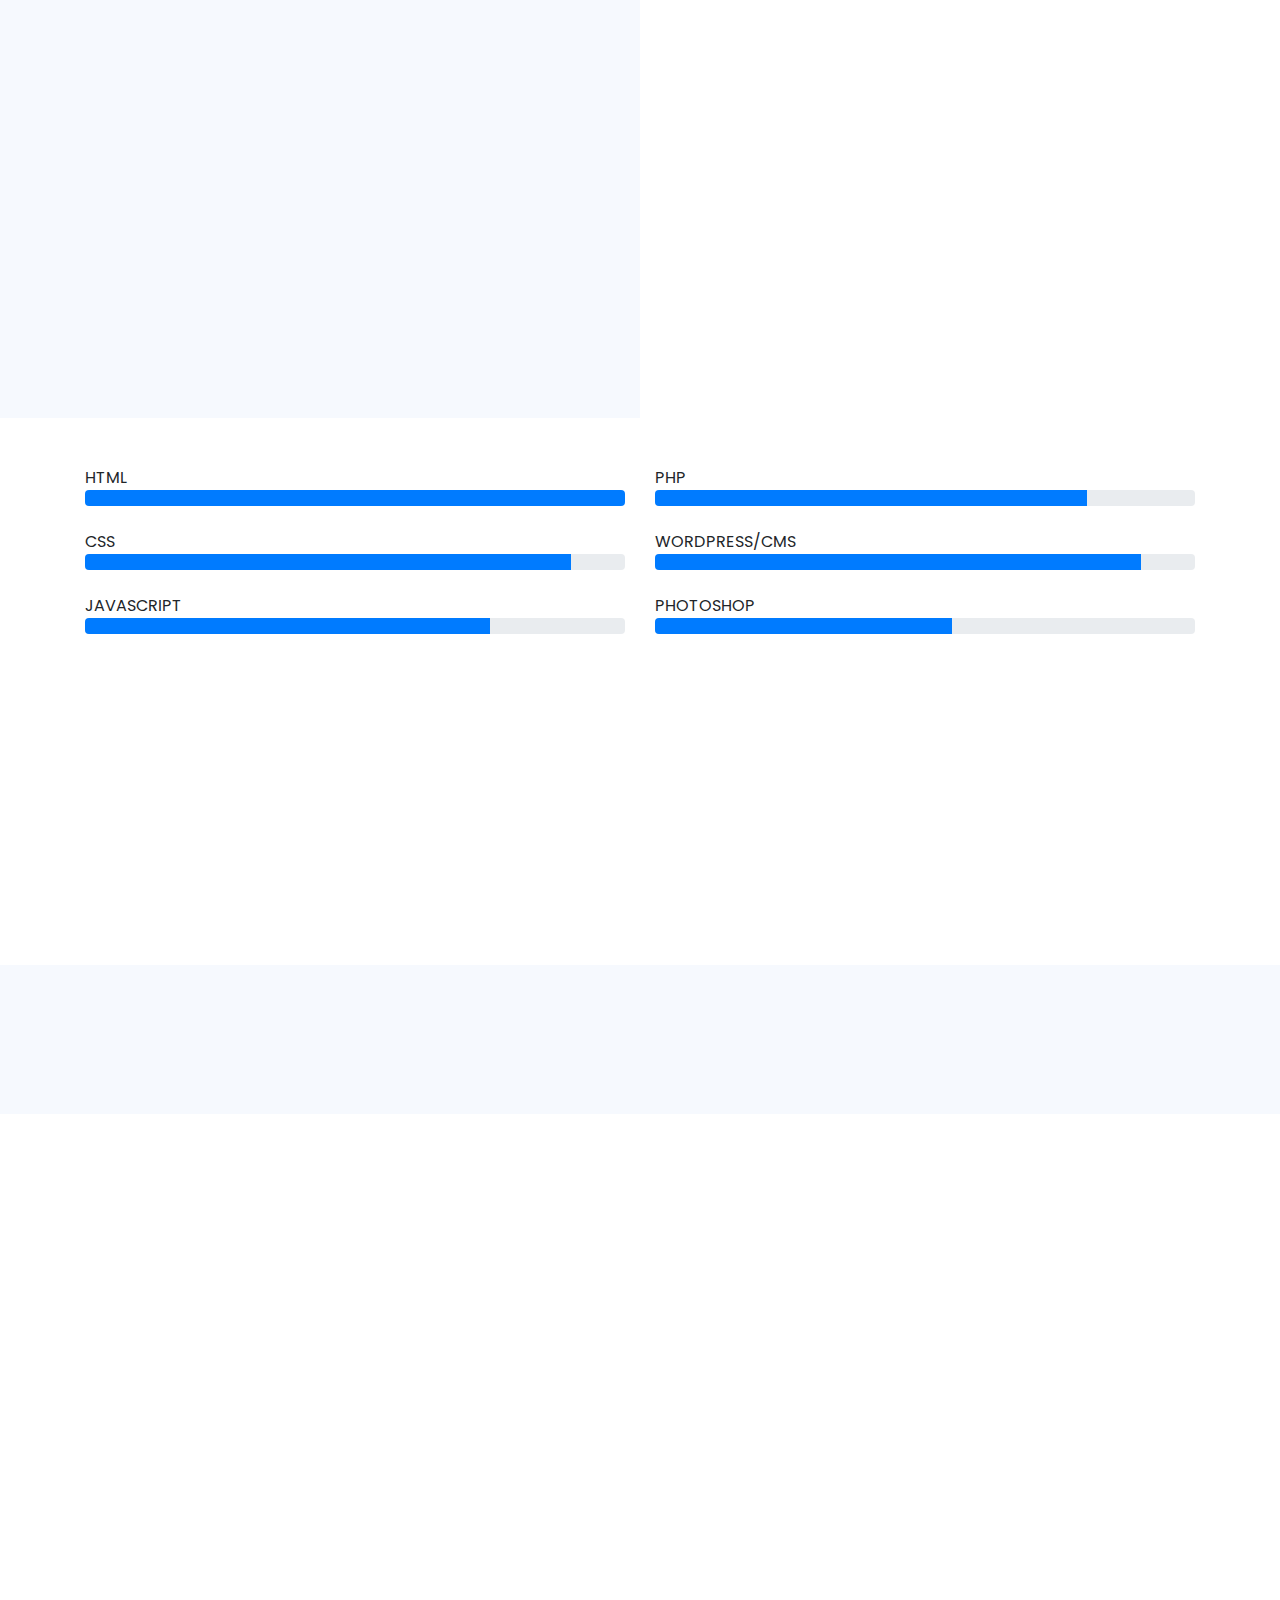
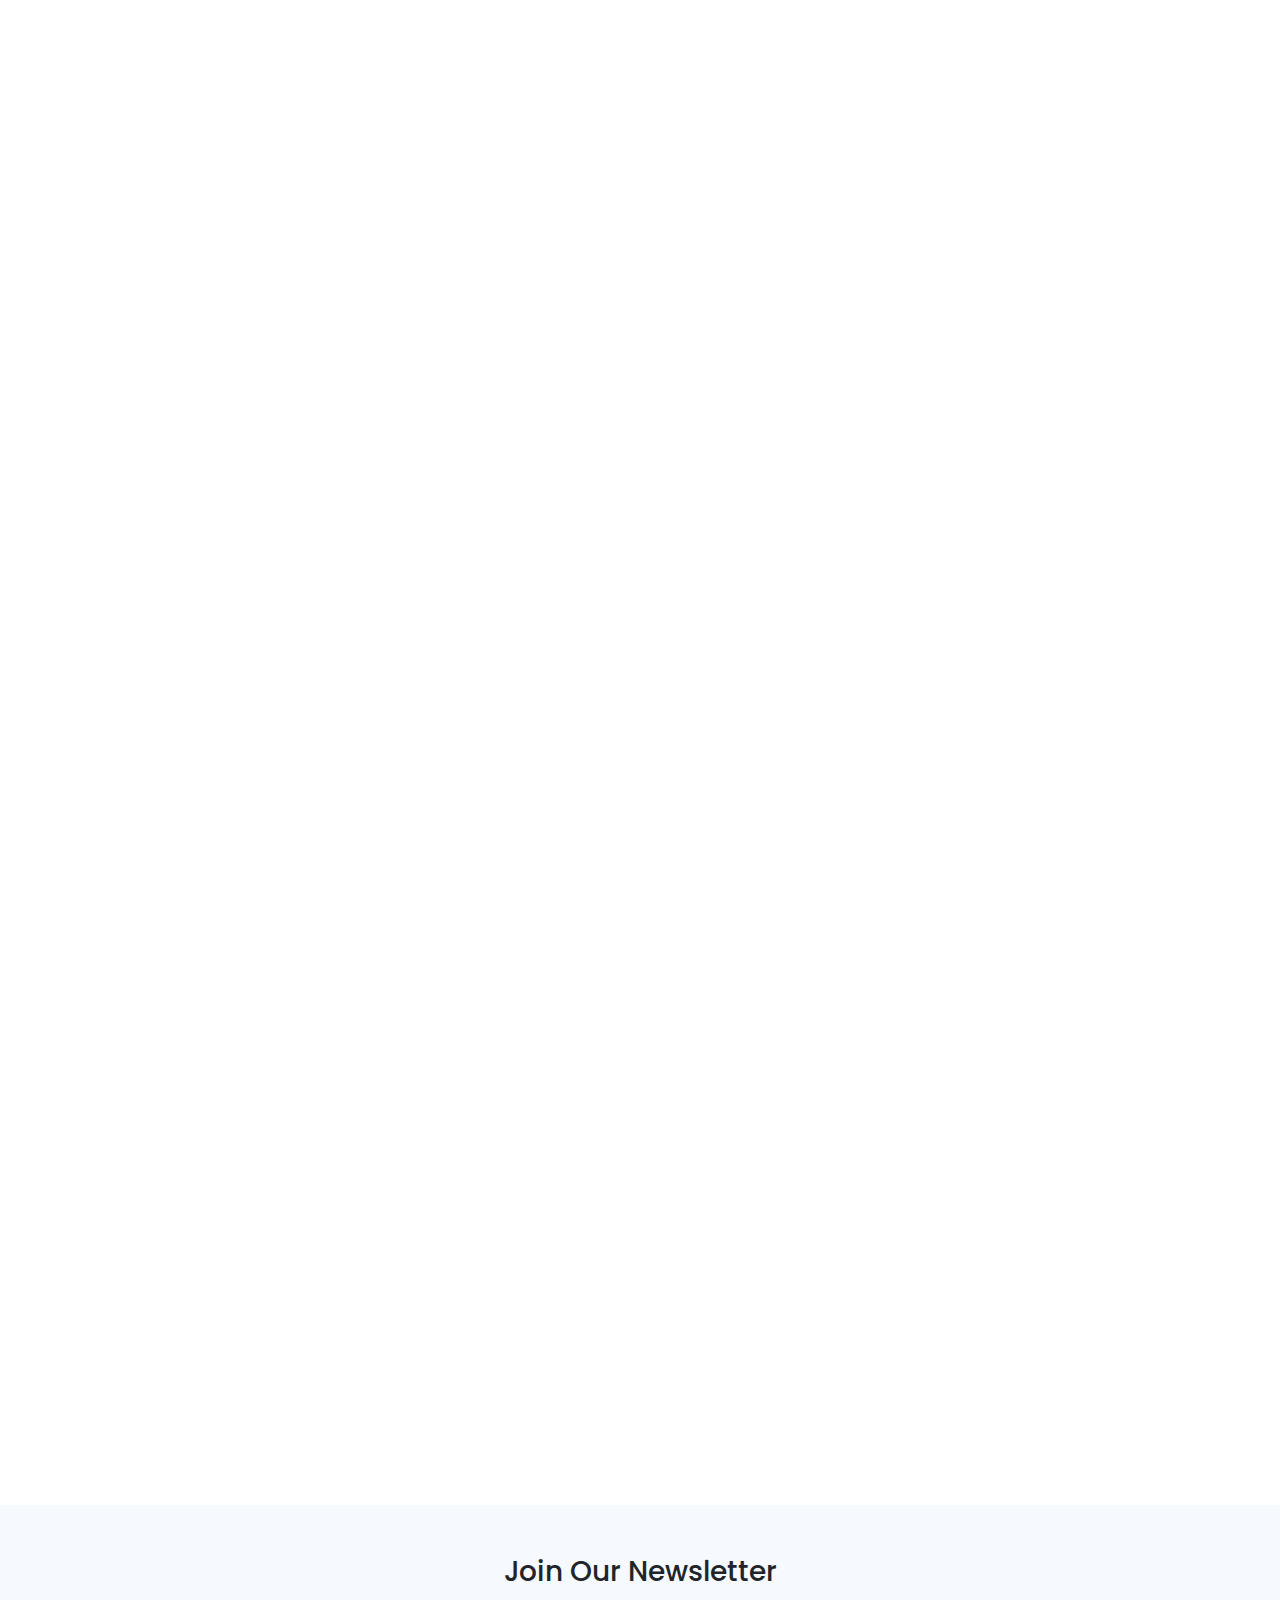
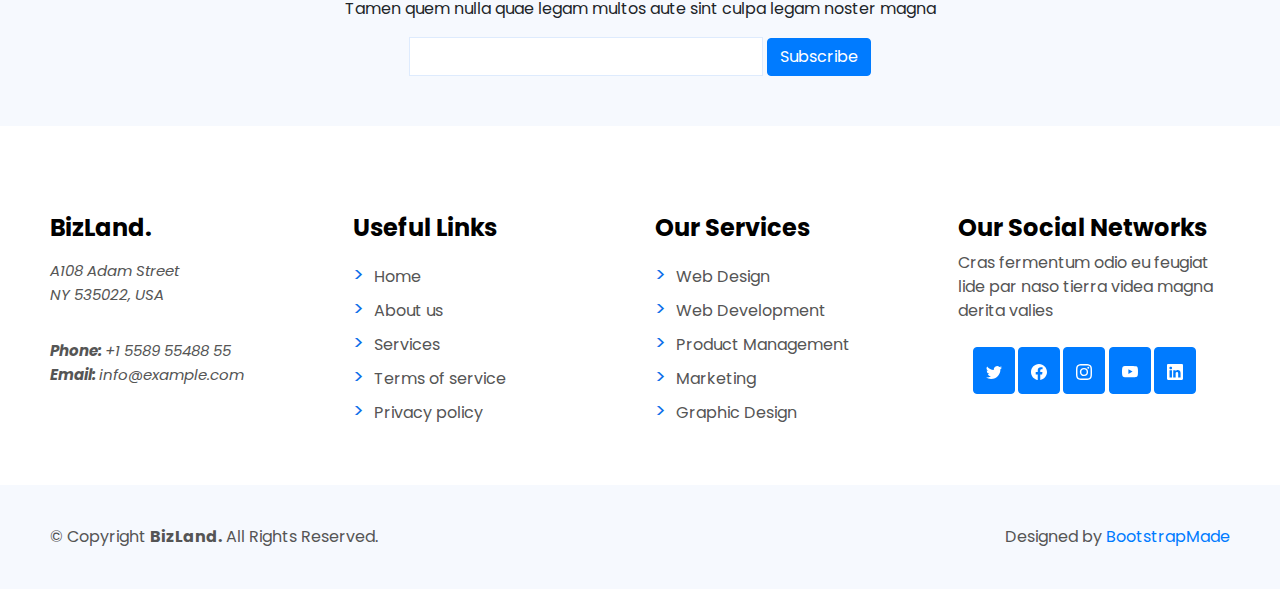
==== commit 871ed27a: "updation" ====
--- a/index.html
+++ b/index.html
@@ -1,180 +1,744 @@
 <!DOCTYPE html>
 <html lang="en">
   <head>
-    <meta charset="UTF-8" />
-    <meta http-equiv="X-UA-Compatible" content="IE=edge" />
-    <meta name="viewport" content="width=device-width, initial-scale=1.0" />
-    <!-- font awesome -->
+    <!-- Required meta tags -->
+    <meta charset="utf-8" />
+    <meta
+      name="viewport"
+      content="width=device-width, initial-scale=1, shrink-to-fit=no"
+    />
+
+    <!-- Bootstrap CSS -->
+    <link
+      rel="stylesheet"
+      href="https://maxcdn.bootstrapcdn.com/bootstrap/4.0.0/css/bootstrap.min.css"
+      integrity="sha384-Gn5384xqQ1aoWXA+058RXPxPg6fy4IWvTNh0E263XmFcJlSAwiGgFAW/dAiS6JXm"
+      crossorigin="anonymous"
+    />
+
+    <!-- Google fonts -->
+
+    <link rel="preconnect" href="https://fonts.gstatic.com" />
+    <link
+      href="https://fonts.googleapis.com/css2?family=Poppins:wght@100;300;400;500;600&display=swap"
+      rel="stylesheet"
+    />
+
+    <!-- Font awesome -->
+
     <link
       rel="stylesheet"
       href="https://cdnjs.cloudflare.com/ajax/libs/font-awesome/4.7.0/css/font-awesome.min.css"
     />
-    <!-- google font -->
-    <link rel="preconnect" href="https://fonts.gstatic.com" />
-    <link
-      href="https://fonts.googleapis.com/css2?family=Roboto:wght@100;300;400;500;700&display=swap"
-      rel="stylesheet"
-    />
-    <!-- stylesheet -->
+
+    <!-- Own stylesheet -->
+
     <link rel="stylesheet" href="./style.css" />
+
     <title>Assignment</title>
   </head>
+
   <body>
-    <!-- navbar -->
-    <div class="topnav" id="myTopnav">
-      <div class="logo">
-        <a href="#logo">APPCASE</a>
-      </div>
-      <div class="links">
-        <a href="#home">Homepage</a>
-        <a href="#news">Features</a>
-        <a href="#contact">Plans and Pricing</a>
-        <a href="#about">Blog</a>
-        <a href="#"><button class="submit">Log in</button></a>
-        <a href="javascript:void(0);" class="icon" onclick="myFunction()">
-          <i class="fa fa-bars"></i>
-        </a>
-      </div>
-    </div>
-
-    <!-- page 1 -->
-
-    <div class="page1">
-      <div class="page1Text">
-        <h1>Mobile App Analytics Made Easy</h1>
-        <p>Get better insights into rankings, downloads and revenue.</p>
-      </div>
-      <div class="page1Button">
-        <button>TRY FOR FREE!</button>
-        <p>14-day trial. No fees. No commitment.</p>
-      </div>
-      <div class="page1Img">
-        <img src="./assets/analytics.webp" alt="" />
-      </div>
-    </div>
-
-    <!-- page 2 -->
-
-    <div class="page2">
-      <div class="page2Img">
-        <img src="./assets/percent.png" class="page2Image" alt="" />
-      </div>
-      <div class="page2Text">
-        <h2>More than half of iOS app discovery happen through search</h2>
-        <p>
-          Become more visible in app store! The more relevant the keywords, the
-          better chance that your app will be found.
-        </p>
-      </div>
-    </div>
-
-    <!-- page 3 -->
-
-    <div class="page3">
-      <div class="page3Text">
-        <h2>Rankings, Downloads and Revenue in one place</h2>
-        <p>
-          Lorem ipsum dolor sit amet consectetur adipisicing elit. Quos ut vitae
-          numquam beatae commodi quidem laboriosam consequatur adipisci est
-          dignissimos.
-        </p>
-      </div>
-      <div class="page3Img">
-        <img src="./assets/Analytics-icon.png" alt="" />
-      </div>
-    </div>
-
-    <!-- page 4 -->
-
-    <div class="page4">
-      <div class="page4Left">
-        <h2>Complete App Store Coverage in 160 Countries</h2>
-        <img src="./assets/world.png" alt="" />
-        <p>
-          Track your app's performance in all major app stores worldwide. Get
-          complete and most recent data from Apple App Store, Google Play and
-          Windows Phone.
-        </p>
-      </div>
-      <div class="page4Right">
-        <h2>Outpace Your Competition</h2>
-        <img src="./assets/bar.webp" alt="" />
-        <p>
-          Don't lose sight of what your competition is doing. See how they rank
-          and make yourself the most competitive player on the global app
-          market.
-        </p>
-      </div>
-    </div>
-
-    <!-- page 5 -->
-
-    <div class="page5">
-      <h2>Trusted by spaces</h2>
-      <div class="page5Left">
-        <img src="./assets/P1.jpg" alt="" />
-        <p>
-          Lorem, ipsum dolor sit amet consectetur adipisicing elit. Obcaecati
-          laboriosam at saepe, cumque culpa omnis!
-        </p>
-        <p class="name">Micheal Maher, <span>Taylor Stitch</span></p>
-      </div>
-      <div class="page5Middle">
-        <img src="./assets/P2.jpg" alt="" />
-        <p>
-          Lorem, ipsum dolor sit amet consectetur adipisicing elit. Obcaecati
-          laboriosam at saepe, cumque culpa omnis!
-        </p>
-        <p class="name">Micheal Maher, <span>Taylor Stitch</span></p>
-      </div>
-      <div class="page5Right">
-        <img src="./assets/P3.jpg" alt="" />
-        <p>
-          Lorem, ipsum dolor sit amet consectetur adipisicing elit. Obcaecati
-          laboriosam at saepe, cumque culpa omnis!
-        </p>
-        <p class="name">Micheal Maher, <span>Taylor Stitch</span></p>
-      </div>
-    </div>
-
-    <!-- page 6 -->
-
-    <div class="page6">
-      <h2>Try it <span>free</span> for 30 days. No credit card required.</h2>
-      <p>No commitment, no auto subscriptions, just data.</p>
-      <button>TRY FOR FREE!</button>
-    </div>
-
-    <!-- footer -->
-
-    <div class="footer">
-      <div class="footerLeft">
-        <a href="#">About us</a> / <a href="#">FAQ</a> /
-        <a href="#"> Team </a> / <a href="#"> Companies </a> /
-        <a href="#"> News </a> / <a href="#"> Jobs </a> /
-        <a href="#"> Contact </a> / <a href="#"> Imprint </a>
-      </div>
-      <div class="footerRight">
-        Copyright &copy; 2013
-        <a
-          href="
-          #"
-        >
-          Appcase.com</a
-        >
+    <!-- Navigation Bar -->
+
+    <nav class="navbar navbar-expand-lg navbar-light bg-white sticky-top">
+      <a class="navbar-brand navLogo" href="#">BizLand</a>
+      <button
+        class="navbar-toggler"
+        type="button"
+        data-toggle="collapse"
+        data-target="#navbarSupportedContent"
+        aria-controls="navbarSupportedContent"
+        aria-expanded="false"
+        aria-label="Toggle navigation"
+      >
+        <span class="navbar-toggler-icon"></span>
+      </button>
+
+      <div class="collapse navbar-collapse" id="navbarSupportedContent">
+        <ul class="navbar-nav ml-auto">
+          <li class="nav-item">
+            <a class="nav-link active" href="#home">Home</a>
+          </li>
+          <li class="nav-item">
+            <a class="nav-link" href="#about">About</a>
+          </li>
+          <li class="nav-item">
+            <a class="nav-link" href="#services">Services</a>
+          </li>
+          <li class="nav-item">
+            <a class="nav-link" href="#contact">Contact</a>
+          </li>
+        </ul>
+      </div>
+    </nav>
+
+    <!-- body -->
+
+    <div class="container-fluid preload" id="home">
+      <div class="row">
+        <div class="col-lg-12 p-0">
+          <div class="body">
+            <h1>Welcome to <span>BizLand</span></h1>
+            <p>
+              We are team of talented designers making websites with Bootstrap
+            </p>
+            <div class="buttons mt-4">
+              <button class="btn getStarted">get started</button>
+              <button class="btn video">
+                <svg
+                  xmlns="http://www.w3.org/2000/svg"
+                  width="16"
+                  height="16"
+                  fill="currentColor"
+                  class="bi bi-play-circle"
+                  viewBox="0 0 16 16"
+                >
+                  <path
+                    d="M8 15A7 7 0 1 1 8 1a7 7 0 0 1 0 14zm0 1A8 8 0 1 0 8 0a8 8 0 0 0 0 16z"
+                  />
+                  <path
+                    d="M6.271 5.055a.5.5 0 0 1 .52.038l3.5 2.5a.5.5 0 0 1 0 .814l-3.5 2.5A.5.5 0 0 1 6 10.5v-5a.5.5 0 0 1 .271-.445z"
+                  />
+                </svg>
+                watch videos
+              </button>
+            </div>
+          </div>
+        </div>
+      </div>
+    </div>
+    <div class="container mt-5">
+      <div class="row">
+        <div class="col-lg-3 col-md-6 col-12 pb-md-4 pb-4">
+          <div class="box">
+            <i class="fa fa-futbol-o" aria-hidden="true"></i>
+            <h5>Lorem Ipsum</h5>
+            <p>
+              Voluptatum deleniti atque corrupti quos dolores et quas molestias
+              excepturi
+            </p>
+          </div>
+        </div>
+        <div class="col-lg-3 col-md-6 col-12 pb-md-4 pb-4">
+          <div class="box">
+            <i class="fa fa-file-text-o" aria-hidden="true"></i>
+            <h5>Sed ut perspiciatis</h5>
+            <p>
+              Duis aute irure dolor in reprehenderit in voluptate velit esse
+              cillum dolore
+            </p>
+          </div>
+        </div>
+        <div class="col-lg-3 col-md-6 col-12 pb-md-4 pb-4">
+          <div class="box">
+            <i class="fa fa-tachometer" aria-hidden="true"></i>
+            <h5>Magni Dolores</h5>
+            <p>
+              Excepteur sint occaecat cupidatat non proident, sunt in culpa qui
+              officia
+            </p>
+          </div>
+        </div>
+        <div class="col-lg-3 col-md-6 col-12 pb-md-4 pb-4">
+          <div class="box">
+            <i class="fa fa-globe" aria-hidden="true"></i>
+            <h5>Nemo Enim</h5>
+            <p>
+              At vero eos et accusamus et iusto odio dignissimos ducimus qui
+              blanditiis
+            </p>
+          </div>
+        </div>
+      </div>
+    </div>
+
+    <!-- About section -->
+
+    <div class="container-fluid mt-5 preload" id="about">
+      <div class="row">
+        <div class="col-lg-12 p-0">
+          <div class="aboutDiv">
+            <div class="aboutHead">
+              <span>ABOUT</span>
+              <h2>Find Out More <span>About Us</span></h2>
+              <p>
+                Ut possimus qui ut temporibus culpa velit eveniet modi omnis est
+                adipisci expedita at voluptas atque vitae autem.
+              </p>
+            </div>
+          </div>
+        </div>
+      </div>
+      <div class="row">
+        <div class="col-lg-6 p-0">
+          <div class="aboutImg">
+            <img src="./assets/about.jpg" class="img-fluid" alt="about" />
+          </div>
+        </div>
+        <div class="col-lg-6 p-0">
+          <div class="aboutInfo">
+            <h2>
+              Voluptatem dignissimos provident quasi corporis voluptates sit
+              assumenda.
+            </h2>
+            <p>
+              Lorem ipsum dolor sit amet, consectetur adipiscing elit, sed do
+              eiusmod tempor incididunt ut labore et dolore magna aliqua.
+            </p>
+            <div class="aboutList mt-4">
+              <ul>
+                <li>
+                  <i class="fa fa-home" aria-hidden="true"></i>
+                  <div>
+                    <h5>Ullamco laboris nisi ut aliquip consequat</h5>
+                    <p>
+                      Magni facilis facilis repellendus cum excepturi quaerat
+                      praesentium libre trade
+                    </p>
+                  </div>
+                </li>
+                <li>
+                  <i class="fa fa-file-image-o" aria-hidden="true"></i>
+                  <div>
+                    <h5>Magnam soluta odio exercitationem reprehenderi</h5>
+                    <p>
+                      Quo totam dolorum at pariatur aut distinctio dolorum
+                      laudantium illo direna pasata redi
+                    </p>
+                  </div>
+                </li>
+              </ul>
+            </div>
+            <span>
+              Ullamco laboris nisi ut aliquip ex ea commodo consequat. Duis aute
+              irure dolor in reprehenderit in voluptate velit esse cillum dolore
+              eu fugiat nulla pariatur. Excepteur sint occaecat cupidatat non
+              proident, sunt in culpa qui officia deserunt mollit anim id est
+              laborum
+            </span>
+          </div>
+        </div>
+      </div>
+    </div>
+
+    <div class="container mt-5">
+      <div class="row">
+        <div class="col-lg-6">
+          <span>HTML</span>
+          <div class="progress">
+            <div
+              class="progress-bar customeBar1"
+              role="progressbar"
+              aria-valuenow="75"
+              aria-valuemin="0"
+              aria-valuemax="100"
+            ></div>
+          </div>
+        </div>
+        <div class="col-lg-6">
+          <span>PHP</span>
+          <div class="progress">
+            <div
+              class="progress-bar customeBar2"
+              role="progressbar"
+              aria-valuenow="75"
+              aria-valuemin="0"
+              aria-valuemax="100"
+            ></div>
+          </div>
+        </div>
+      </div>
+      <div class="row mt-4">
+        <div class="col-lg-6">
+          <span>CSS</span>
+          <div class="progress">
+            <div
+              class="progress-bar customeBar3"
+              role="progressbar"
+              aria-valuenow="75"
+              aria-valuemin="0"
+              aria-valuemax="100"
+            ></div>
+          </div>
+        </div>
+        <div class="col-lg-6">
+          <span>WORDPRESS/CMS</span>
+          <div class="progress">
+            <div
+              class="progress-bar customeBar4"
+              role="progressbar"
+              aria-valuenow="75"
+              aria-valuemin="0"
+              aria-valuemax="100"
+            ></div>
+          </div>
+        </div>
+      </div>
+      <div class="row mt-4">
+        <div class="col-lg-6">
+          <span>JAVASCRIPT</span>
+          <div class="progress">
+            <div
+              class="progress-bar customeBar5"
+              role="progressbar"
+              aria-valuenow="75"
+              aria-valuemin="0"
+              aria-valuemax="100"
+            ></div>
+          </div>
+        </div>
+        <div class="col-lg-6">
+          <span>PHOTOSHOP</span>
+          <div class="progress">
+            <div
+              class="progress-bar customeBar6"
+              role="progressbar"
+              aria-valuenow="75"
+              aria-valuemin="0"
+              aria-valuemax="100"
+            ></div>
+          </div>
+        </div>
+      </div>
+    </div>
+
+    <div class="container mt-5">
+      <div class="row">
+        <div class="col-lg-3">
+          <div class="aboutCard">
+            <i class="fa fa-smile-o" aria-hidden="true"></i>
+            <h1>232</h1>
+            <span>Happy Clients</span>
+          </div>
+        </div>
+        <div class="col-lg-3">
+          <div class="aboutCard">
+            <i class="fa fa-tasks" aria-hidden="true"></i>
+            <h1>521</h1>
+            <span>Projects</span>
+          </div>
+        </div>
+        <div class="col-lg-3">
+          <div class="aboutCard">
+            <i class="fa fa-headphones" aria-hidden="true"></i>
+            <h1>1463</h1>
+            <span>Hours Of Support</span>
+          </div>
+        </div>
+        <div class="col-lg-3">
+          <div class="aboutCard">
+            <i class="fa fa-users" aria-hidden="true"></i>
+            <h1>15</h1>
+            <span>Hard Workers</span>
+          </div>
+        </div>
+      </div>
+    </div>
+
+    <div class="container-fluid bodyRow2 mt-5">
+      <div class="row bodyRow2_1">
+        <div class="col-lg-2 col-md-4 col-6 bodyRow2Clients">
+          <div><img src="./assets/clients/client-1.png" alt="" /></div>
+        </div>
+        <div class="col-lg-2 col-md-4 col-6 bodyRow2Clients">
+          <div><img src="./assets/clients/client-2.png" alt="" /></div>
+        </div>
+        <div class="col-lg-2 col-md-4 col-6 bodyRow2Clients">
+          <div><img src="./assets/clients/client-3.png" alt="" /></div>
+        </div>
+        <div class="col-lg-2 col-md-4 col-6 bodyRow2Clients">
+          <div><img src="./assets/clients/client-4.png" alt="" /></div>
+        </div>
+        <div class="col-lg-2 col-md-4 col-6 bodyRow2Clients">
+          <div><img src="./assets/clients/client-5.png" alt="" /></div>
+        </div>
+        <div class="col-lg-2 col-md-4 col-6 bodyRow2Clients">
+          <div><img src="./assets/clients/client-6.png" alt="" /></div>
+        </div>
+      </div>
+    </div>
+
+    <!-- Services section -->
+
+    <div class="container mt-5 preload" id="services">
+      <div class="row">
+        <div class="col-lg-12 p-0">
+          <div class="serviceDiv">
+            <div class="serviceHead">
+              <span>SERIVCES</span>
+              <h2>Check our <span>Services</span></h2>
+              <p>
+                Ut possimus qui ut temporibus culpa velit eveniet modi omnis est
+                adipisci expedita at voluptas atque vitae autem.
+              </p>
+            </div>
+          </div>
+        </div>
+      </div>
+      <div class="row">
+        <div class="col-lg-4 col-md-6 col-12 pb-md-4 pb-5">
+          <div class="serviceCard">
+            <div>
+              <i class="fa fa-dribbble" aria-hidden="true"></i>
+            </div>
+            <h3>Lorem Ipsum</h3>
+            <p>
+              Voluptatum deleniti atque corrupti quos dolores et quas molestias
+              excepturi
+            </p>
+          </div>
+        </div>
+        <div class="col-lg-4 col-md-6 col-12 pb-md-4 pb-5">
+          <div class="serviceCard">
+            <div>
+              <i class="fa fa-file-o" aria-hidden="true"></i>
+            </div>
+            <h3>Sed ut perspiciatis</h3>
+            <p>
+              Duis aute irure dolor in reprehenderit in voluptate velit esse
+              cillum dolore
+            </p>
+          </div>
+        </div>
+        <div class="col-lg-4 col-md-6 col-12 pb-md-4 pb-5">
+          <div class="serviceCard">
+            <div>
+              <i class="fa fa-tachometer" aria-hidden="true"></i>
+            </div>
+            <h3>Magni Dolores</h3>
+            <p>
+              Excepteur sint occaecat cupidatat non proident, sunt in culpa qui
+              officia
+            </p>
+          </div>
+        </div>
+        <!-- </div>
+      <div class="row"> -->
+        <div class="col-lg-4 col-md-6 col-12 pb-md-4 pb-5">
+          <div class="serviceCard">
+            <div>
+              <i class="fa fa-globe" aria-hidden="true"></i>
+            </div>
+            <h3>Nemo Enim</h3>
+            <p>
+              At vero eos et accusamus et iusto odio dignissimos ducimus qui
+              blanditiis
+            </p>
+          </div>
+        </div>
+        <div class="col-lg-4 col-md-6 col-12 pb-md-4 pb-5">
+          <div class="serviceCard">
+            <div>
+              <i class="fa fa-play-circle" aria-hidden="true"></i>
+            </div>
+            <h3>Dele cardo</h3>
+            <p>
+              Quis consequatur saepe eligendi voluptatem consequatur dolor
+              consequuntur
+            </p>
+          </div>
+        </div>
+        <div class="col-lg-4 col-md-6 col-12 pb-md-4 pb-5">
+          <div class="serviceCard">
+            <div>
+              <i class="fa fa-industry" aria-hidden="true"></i>
+            </div>
+            <h3>Divera don</h3>
+            <p>
+              Modi nostrum vel laborum. Porro fugit error sit minus sapiente sit
+              aspernatur
+            </p>
+          </div>
+        </div>
+      </div>
+    </div>
+
+    <!-- Contact us section -->
+
+    <div class="container mt-5 preload" id="contact">
+      <div class="row">
+        <div class="col-lg-12">
+          <div class="contactDiv">
+            <div class="contactHead">
+              <span>CONTACT</span>
+              <h2><span>Contact Us</span></h2>
+              <p>
+                Ut possimus qui ut temporibus culpa velit eveniet modi omnis est
+                adipisci expedita at voluptas atque vitae autem.
+              </p>
+            </div>
+          </div>
+        </div>
+      </div>
+      <div class="row">
+        <div class="col-lg-6 pb-md-4 pb-5">
+          <div class="contactAddress">
+            <div class="location">
+              <i class="fa fa-map-marker" aria-hidden="true"></i>
+            </div>
+            <h2>Our Address</h2>
+            <p>A108 Adam Street, New York, NY 535022</p>
+          </div>
+        </div>
+        <div class="col-lg-3 pb-md-4 pb-5">
+          <div class="contactMail">
+            <div class="mail">
+              <i class="fa fa-envelope-o" aria-hidden="true"></i>
+            </div>
+            <h2>Email Us</h2>
+            <p>contact@example.com</p>
+          </div>
+        </div>
+        <div class="col-lg-3 pb-md-4 pb-5">
+          <div class="contactCall">
+            <div class="call">
+              <i class="fa fa-phone" aria-hidden="true"></i>
+            </div>
+            <h2>Call Us</h2>
+            <p>+1 5589 55488 55</p>
+          </div>
+        </div>
+        <div class="col-lg-6">
+          <iframe
+            src="https://www.google.com/maps/embed?pb=!1m18!1m12!1m3!1d3506.463589709459!2d77.4324834143734!3d28.495696797013146!2m3!1f0!2f0!3f0!3m2!1i1024!2i768!4f13.1!3m3!1m2!1s0x390ce670fa863f67%3A0x302ea32b4f957d29!2sTO%20THE%20NEW!5e0!3m2!1sen!2sin!4v1618507491413!5m2!1sen!2sin"
+            style="border: 0"
+            allowfullscreen=""
+            loading="lazy"
+          ></iframe>
+        </div>
+        <div class="col-lg-6">
+          <div class="contactForm">
+            <form>
+              <div class="form-row">
+                <div class="form-group col-md-6">
+                  <input
+                    type="text"
+                    class="form-control"
+                    id="inputName4"
+                    placeholder="Your Name"
+                    required
+                  />
+                </div>
+                <div class="form-group col-md-6">
+                  <input
+                    type="email"
+                    class="form-control"
+                    id="inputEmail4"
+                    placeholder="Your Email"
+                    required
+                  />
+                </div>
+              </div>
+              <div class="form-group">
+                <input
+                  type="text"
+                  class="form-control"
+                  id="inputSubject"
+                  placeholder="Subject"
+                  required
+                />
+              </div>
+              <div class="form-group">
+                <textarea
+                  type="text"
+                  class="form-control"
+                  id="inputMessage"
+                  rows="5"
+                  placeholder="Message"
+                  required
+                ></textarea>
+              </div>
+              <button type="submit" class="btn btn-primary">
+                Send Message
+              </button>
+            </form>
+          </div>
+        </div>
+      </div>
+    </div>
+
+    <div class="container-fluid mt-5">
+      <div class="row">
+        <div class="col-lg-12 p-0">
+          <div class="newsLetter">
+            <h3>Join Our Newsletter</h3>
+            <p>
+              Tamen quem nulla quae legam multos aute sint culpa legam noster
+              magna
+            </p>
+            <input type="text" />
+            <button class="btn btn-primary">Subscribe</button>
+          </div>
+        </div>
+      </div>
+    </div>
+
+    <!-- Footer -->
+
+    <div class="container-fluid footer mt-5">
+      <div class="row">
+        <div class="col-lg-3 col-md-6">
+          <h4>BizLand.</h4>
+          <div class="footerAddress mt-4">
+            <p>A108 Adam Street</p>
+            <p>NY 535022, USA</p>
+            <div class="footerAddressPhone mt-5">
+              <p><b>Phone: </b>+1 5589 55488 55</p>
+              <p><b>Email: </b>info@example.com</p>
+            </div>
+          </div>
+        </div>
+        <div class="col-lg-3 col-md-6 footerButton">
+          <h4>Useful Links</h4>
+          <ul class="ul2 mt-3">
+            <li data-icon1=">"><a href="#">Home</a></li>
+            <li data-icon1=">"><a href="#">About us</a></li>
+            <li data-icon1=">"><a href="#">Services</a></li>
+            <li data-icon1=">"><a href="#">Terms of service</a></li>
+            <li data-icon1=">"><a href="#">Privacy policy</a></li>
+          </ul>
+        </div>
+        <div class="col-lg-3 col-md-6 footerNews">
+          <h4>Our Services</h4>
+          <ul class="ul2 mt-3">
+            <li data-icon1=">"><a href="#">Web Design</a></li>
+            <li data-icon1=">"><a href="#">Web Development</a></li>
+            <li data-icon1=">"><a href="#">Product Management</a></li>
+            <li data-icon1=">"><a href="#">Marketing</a></li>
+            <li data-icon1=">"><a href="#">Graphic Design</a></li>
+          </ul>
+        </div>
+        <div class="col-lg-3 col-md-6 footerConnected">
+          <h4>Our Social Networks</h4>
+          <p>
+            Cras fermentum odio eu feugiat lide par naso tierra videa magna
+            derita valies
+          </p>
+          <div class="footerSocial mt-4 d-flex justify-content-start">
+            <div class="col-lg-2 col-md-2 col-2">
+              <button class="btn btn-primary">
+                <svg
+                  xmlns="http://www.w3.org/2000/svg"
+                  width="16"
+                  height="16"
+                  fill="currentColor"
+                  class="bi bi-twitter"
+                  viewBox="0 0 16 16"
+                >
+                  <path
+                    d="M5.026 15c6.038 0 9.341-5.003 9.341-9.334 0-.14 0-.282-.006-.422A6.685 6.685 0 0 0 16 3.542a6.658 6.658 0 0 1-1.889.518 3.301 3.301 0 0 0 1.447-1.817 6.533 6.533 0 0 1-2.087.793A3.286 3.286 0 0 0 7.875 6.03a9.325 9.325 0 0 1-6.767-3.429 3.289 3.289 0 0 0 1.018 4.382A3.323 3.323 0 0 1 .64 6.575v.045a3.288 3.288 0 0 0 2.632 3.218 3.203 3.203 0 0 1-.865.115 3.23 3.23 0 0 1-.614-.057 3.283 3.283 0 0 0 3.067 2.277A6.588 6.588 0 0 1 .78 13.58a6.32 6.32 0 0 1-.78-.045A9.344 9.344 0 0 0 5.026 15z"
+                  />
+                </svg>
+              </button>
+            </div>
+            <div class="col-lg-2 col-md-2 col-2">
+              <button class="btn btn-primary">
+                <svg
+                  xmlns="http://www.w3.org/2000/svg"
+                  width="16"
+                  height="16"
+                  fill="currentColor"
+                  class="bi bi-facebook"
+                  viewBox="0 0 16 16"
+                >
+                  <path
+                    d="M16 8.049c0-4.446-3.582-8.05-8-8.05C3.58 0-.002 3.603-.002 8.05c0 4.017 2.926 7.347 6.75 7.951v-5.625h-2.03V8.05H6.75V6.275c0-2.017 1.195-3.131 3.022-3.131.876 0 1.791.157 1.791.157v1.98h-1.009c-.993 0-1.303.621-1.303 1.258v1.51h2.218l-.354 2.326H9.25V16c3.824-.604 6.75-3.934 6.75-7.951z"
+                  />
+                </svg>
+              </button>
+            </div>
+            <div class="col-lg-2 col-md-2 col-2">
+              <button class="btn btn-primary">
+                <svg
+                  xmlns="http://www.w3.org/2000/svg"
+                  width="16"
+                  height="16"
+                  fill="currentColor"
+                  class="bi bi-instagram"
+                  viewBox="0 0 16 16"
+                >
+                  <path
+                    d="M8 0C5.829 0 5.556.01 4.703.048 3.85.088 3.269.222 2.76.42a3.917 3.917 0 0 0-1.417.923A3.927 3.927 0 0 0 .42 2.76C.222 3.268.087 3.85.048 4.7.01 5.555 0 5.827 0 8.001c0 2.172.01 2.444.048 3.297.04.852.174 1.433.372 1.942.205.526.478.972.923 1.417.444.445.89.719 1.416.923.51.198 1.09.333 1.942.372C5.555 15.99 5.827 16 8 16s2.444-.01 3.298-.048c.851-.04 1.434-.174 1.943-.372a3.916 3.916 0 0 0 1.416-.923c.445-.445.718-.891.923-1.417.197-.509.332-1.09.372-1.942C15.99 10.445 16 10.173 16 8s-.01-2.445-.048-3.299c-.04-.851-.175-1.433-.372-1.941a3.926 3.926 0 0 0-.923-1.417A3.911 3.911 0 0 0 13.24.42c-.51-.198-1.092-.333-1.943-.372C10.443.01 10.172 0 7.998 0h.003zm-.717 1.442h.718c2.136 0 2.389.007 3.232.046.78.035 1.204.166 1.486.275.373.145.64.319.92.599.28.28.453.546.598.92.11.281.24.705.275 1.485.039.843.047 1.096.047 3.231s-.008 2.389-.047 3.232c-.035.78-.166 1.203-.275 1.485a2.47 2.47 0 0 1-.599.919c-.28.28-.546.453-.92.598-.28.11-.704.24-1.485.276-.843.038-1.096.047-3.232.047s-2.39-.009-3.233-.047c-.78-.036-1.203-.166-1.485-.276a2.478 2.478 0 0 1-.92-.598 2.48 2.48 0 0 1-.6-.92c-.109-.281-.24-.705-.275-1.485-.038-.843-.046-1.096-.046-3.233 0-2.136.008-2.388.046-3.231.036-.78.166-1.204.276-1.486.145-.373.319-.64.599-.92.28-.28.546-.453.92-.598.282-.11.705-.24 1.485-.276.738-.034 1.024-.044 2.515-.045v.002zm4.988 1.328a.96.96 0 1 0 0 1.92.96.96 0 0 0 0-1.92zm-4.27 1.122a4.109 4.109 0 1 0 0 8.217 4.109 4.109 0 0 0 0-8.217zm0 1.441a2.667 2.667 0 1 1 0 5.334 2.667 2.667 0 0 1 0-5.334z"
+                  />
+                </svg>
+              </button>
+            </div>
+            <div class="col-lg-2 col-md-2 col-2">
+              <button class="btn btn-primary">
+                <svg
+                  xmlns="http://www.w3.org/2000/svg"
+                  width="16"
+                  height="16"
+                  fill="currentColor"
+                  class="bi bi-youtube"
+                  viewBox="0 0 16 16"
+                >
+                  <path
+                    d="M8.051 1.999h.089c.822.003 4.987.033 6.11.335a2.01 2.01 0 0 1 1.415 1.42c.101.38.172.883.22 1.402l.01.104.022.26.008.104c.065.914.073 1.77.074 1.957v.075c-.001.194-.01 1.108-.082 2.06l-.008.105-.009.104c-.05.572-.124 1.14-.235 1.558a2.007 2.007 0 0 1-1.415 1.42c-1.16.312-5.569.334-6.18.335h-.142c-.309 0-1.587-.006-2.927-.052l-.17-.006-.087-.004-.171-.007-.171-.007c-1.11-.049-2.167-.128-2.654-.26a2.007 2.007 0 0 1-1.415-1.419c-.111-.417-.185-.986-.235-1.558L.09 9.82l-.008-.104A31.4 31.4 0 0 1 0 7.68v-.123c.002-.215.01-.958.064-1.778l.007-.103.003-.052.008-.104.022-.26.01-.104c.048-.519.119-1.023.22-1.402a2.007 2.007 0 0 1 1.415-1.42c.487-.13 1.544-.21 2.654-.26l.17-.007.172-.006.086-.003.171-.007A99.788 99.788 0 0 1 7.858 2h.193zM6.4 5.209v4.818l4.157-2.408L6.4 5.209z"
+                  />
+                </svg>
+              </button>
+            </div>
+            <div class="col-lg-2 col-md-2 col-2">
+              <button class="btn btn-primary">
+                <svg
+                  xmlns="http://www.w3.org/2000/svg"
+                  width="16"
+                  height="16"
+                  fill="currentColor"
+                  class="bi bi-linkedin"
+                  viewBox="0 0 16 16"
+                >
+                  <path
+                    d="M0 1.146C0 .513.526 0 1.175 0h13.65C15.474 0 16 .513 16 1.146v13.708c0 .633-.526 1.146-1.175 1.146H1.175C.526 16 0 15.487 0 14.854V1.146zm4.943 12.248V6.169H2.542v7.225h2.401zm-1.2-8.212c.837 0 1.358-.554 1.358-1.248-.015-.709-.52-1.248-1.342-1.248-.822 0-1.359.54-1.359 1.248 0 .694.521 1.248 1.327 1.248h.016zm4.908 8.212V9.359c0-.216.016-.432.08-.586.173-.431.568-.878 1.232-.878.869 0 1.216.662 1.216 1.634v3.865h2.401V9.25c0-2.22-1.184-3.252-2.764-3.252-1.274 0-1.845.7-2.165 1.193v.025h-.016a5.54 5.54 0 0 1 .016-.025V6.169h-2.4c.03.678 0 7.225 0 7.225h2.4z"
+                  />
+                </svg>
+              </button>
+            </div>
+          </div>
+        </div>
+      </div>
+    </div>
+    <div class="container-fluid footerBottom mt-0">
+      <div class="row">
+        <div class="col-lg-12">
+          <div class="footer-data">
+            <div class="align-self-center">
+              &copy Copyright <b>BizLand.</b> All Rights Reserved.
+            </div>
+            <div>Designed by <a href="#">BootstrapMade</a></div>
+          </div>
+        </div>
       </div>
     </div>
 
     <!-- script tags -->
+
+    <script
+      src="https://code.jquery.com/jquery-3.2.1.slim.min.js"
+      integrity="sha384-KJ3o2DKtIkvYIK3UENzmM7KCkRr/rE9/Qpg6aAZGJwFDMVNA/GpGFF93hXpG5KkN"
+      crossorigin="anonymous"
+    ></script>
+    <script
+      src="https://cdnjs.cloudflare.com/ajax/libs/popper.js/1.12.9/umd/popper.min.js"
+      integrity="sha384-ApNbgh9B+Y1QKtv3Rn7W3mgPxhU9K/ScQsAP7hUibX39j7fakFPskvXusvfa0b4Q"
+      crossorigin="anonymous"
+    ></script>
+    <script
+      src="https://maxcdn.bootstrapcdn.com/bootstrap/4.0.0/js/bootstrap.min.js"
+      integrity="sha384-JZR6Spejh4U02d8jOt6vLEHfe/JQGiRRSQQxSfFWpi1MquVdAyjUar5+76PVCmYl"
+      crossorigin="anonymous"
+    ></script>
+    <!-- Own script tag -->
+
     <script>
-      function myFunction() {
-        var x = document.getElementById("myTopnav");
-        if (x.className === "topnav") {
-          x.className += " responsive";
-        } else {
-          x.className = "topnav";
-        }
-      }
+      $(document).ready(function () {
+        $(".nav-link").click(function () {
+          $(".nav-link.active").removeClass("active");
+          $(this).addClass("active");
+        });
+      });
     </script>
   </body>
 </html>
--- a/style.css
+++ b/style.css
@@ -1,683 +1,787 @@
+:root {
+  --textColor: #106ee9;
+  --blackText: black;
+  --whiteText: white;
+  --greyText: #555555;
+  --aboutBack: #f6f9fe;
+  --borderColor: #deebfd;
+}
+
+html {
+  scroll-behavior: smooth;
+}
+
 * {
   margin: 0;
   padding: 0;
-  -webkit-box-sizing: border-box;
-          box-sizing: border-box;
-  font-family: "Roboto", sans-serif;
-}
-
-.topnav {
-  overflow: hidden;
-  background-color: #0179be;
-  display: -ms-grid;
-  display: grid;
-  -ms-grid-columns: (auto)[2];
-      grid-template-columns: repeat(2, auto);
-  -ms-flex-pack: distribute;
-      justify-content: space-around;
-  -webkit-box-align: center;
-      -ms-flex-align: center;
-          align-items: center;
-  padding-top: 15px;
-  padding-bottom: 15px;
-}
-
-.topnav a {
-  float: left;
-  display: block;
-  color: lightgrey;
-  text-align: center;
-  padding: 14px 16px;
-  text-decoration: none;
-  font-weight: 400;
-  font-size: 15px;
-}
-
-.topnav a button {
+  box-sizing: border-box;
+}
+
+body {
+  overflow-x: hidden;
+  font-family: "Poppins", sans-serif;
+}
+
+/* Navigation bar */
+
+nav {
+  box-shadow: 0 4px 8px 0 rgba(0, 0, 0, 0.2);
+}
+
+nav a {
+  color: var(--greyText) !important;
+}
+
+nav a:hover,
+.active {
+  color: var(--textColor) !important;
+  box-shadow: 0 2px var(--textColor);
+  transition: 0.2s;
+}
+
+nav:first-child {
+  padding-left: 80px;
+}
+
+nav > div {
+  padding-right: 80px;
+}
+
+@media screen and (max-width: 768px) {
+  nav > div {
+    padding-right: 0;
+  }
+  nav:first-child {
+    padding-left: 20px;
+  }
+}
+
+nav > a::after {
+  content: ".";
+  color: var(--textColor);
+  padding-left: 5px;
+}
+
+.navLogo {
+  font-size: xx-large;
+  font-weight: 600;
+}
+
+/* body */
+
+.body {
+  display: flex;
+  flex-direction: column;
+  justify-content: center;
+  align-items: flex-start;
+  text-align: center;
+  height: 85vh;
+  padding-left: 40px;
+  opacity: 0;
+  animation-name: body;
+  animation-duration: 1s;
+  animation-fill-mode: forwards;
+}
+
+@keyframes body {
+  from {
+    opacity: 0;
+    transform: scale(1.5);
+  }
+  to {
+    opacity: 1;
+    transform: translateZ(0) scale(1);
+  }
+}
+
+@media screen and (max-width: 426px) {
+  .body {
+    align-items: center;
+    padding: 5px;
+  }
+}
+
+.body::before {
+  content: "";
+  background-image: url("https://images.hdqwalls.com/wallpapers/white-cube-pattern-4k-bu.jpg");
+  background-position: center;
+  background-size: cover;
+  background-repeat: no-repeat;
+  background-attachment: fixed;
+  height: 100%;
+  z-index: -1;
+  opacity: 0.5;
+  position: absolute;
+  top: 0;
+  left: 0;
+  width: 100%;
+}
+
+.body > h1 {
+  font-weight: bold;
+  font-size: 50px;
+}
+
+.body > p {
+  font-size: larger;
+  color: var(--greyText);
+}
+
+.body span {
+  color: var(--textColor);
+}
+
+.buttons {
+  display: flex;
+}
+
+.getStarted {
+  text-transform: uppercase;
+  color: var(--whiteText);
+  background-color: var(--textColor);
+  letter-spacing: 1px;
+  padding-left: 20px;
+  padding-right: 20px;
+}
+
+.video {
   background-color: transparent;
-  border: 1px solid #19c89a;
-  padding: 10px 30px;
-  border-radius: 5px;
-  margin-top: -10px;
-  color: #f2f2f2;
-}
-
-.topnav a button:hover {
-  background-color: #19c89a;
+  border: none;
+  text-transform: capitalize;
+  margin-left: 20px;
+  outline: none;
+  align-items: center;
+  padding-left: 20px;
+  padding-right: 20px;
+  display: flex;
+  justify-content: center;
+}
+
+.video > svg {
+  width: 30px;
+  height: 30px;
+  position: relative;
+  right: 5px;
+  bottom: 6px;
+  color: var(--textColor);
+}
+
+.box {
+  border: none;
+  border-radius: 10px;
+  padding: 30px;
   cursor: pointer;
-  -webkit-transition: 0.2s;
-  transition: 0.2s;
-}
-
-.topnav a:hover {
-  color: #f2f2f2;
-  -webkit-transition: 0.2s;
-  transition: 0.2s;
-  font-weight: 500;
-}
-
-.topnav .icon {
-  display: none;
-}
-
-@media screen and (max-width: 600px) {
-  .links a {
-    display: none;
-  }
-  .topnav a.icon {
-    float: right;
-    display: block;
-  }
-  .topnav.responsive {
-    position: relative;
-    -ms-grid-columns: auto;
-        grid-template-columns: auto;
-  }
-  .topnav.responsive .icon {
-    position: absolute;
-    right: 0;
-    top: 0;
-  }
-  .topnav.responsive a {
-    float: none;
-    display: block;
-    text-align: left;
-  }
-}
-
-.page1 {
-  text-align: center;
-  padding: 50px 100px;
-  background-color: #0179be;
-  display: -ms-grid;
-  display: grid;
-  -ms-grid-columns: 70% 30% auto;
-      grid-template-columns: 70% 30% auto;
-  -webkit-box-pack: center;
-      -ms-flex-pack: center;
-          justify-content: center;
-  -webkit-box-align: center;
-      -ms-flex-align: center;
-          align-items: center;
-}
-
-@media (max-width: 768px) {
-  .page1 {
-    padding-left: 15px;
-    padding-right: 15px;
-  }
-}
-
-@media (max-width: 500px) {
-  .page1 {
-    -ms-grid-columns: 1fr;
-        grid-template-columns: 1fr;
-    padding: 10px 20px;
-    grid-gap: 2rem;
-  }
-}
-
-.page1 .page1Text h1 {
-  color: #f2f2f2;
-  font-size: 45px;
-}
-
-@media (max-width: 1024px) {
-  .page1 .page1Text h1 {
-    font-size: 35px;
-  }
-}
-
-@media (max-width: 768px) {
-  .page1 .page1Text h1 {
-    font-size: 30px;
-  }
-}
-
-.page1 .page1Text p {
-  color: #f2f2f2;
-  font-size: 24px;
-}
-
-@media (max-width: 1024px) {
-  .page1 .page1Text p {
-    font-size: 15px;
-  }
-}
-
-.page1 .page1Button button {
-  background-color: #19c89a;
-  padding: 15px 40px;
-  border: none;
-  color: #f2f2f2;
+  box-shadow: 0 0 29px 0 rgb(68 88 144 / 12%);
+  opacity: 0;
+  animation-name: box;
+  animation-duration: 3s;
+  animation-fill-mode: forwards;
+}
+
+@keyframes box {
+  from {
+    opacity: 0;
+    transform: translateY(50px);
+  }
+  to {
+    opacity: 1;
+    transform: translateY(0);
+  }
+}
+
+.box:hover {
+  background-color: var(--textColor);
+  color: var(--whiteText);
+  transition: 0.4s;
+}
+
+.box > i {
+  color: var(--blackText);
+  font-size: xx-large;
+}
+
+.box > h5 {
+  margin-top: 20px;
+}
+
+.box > p {
+  font-size: small;
+  margin-top: 10px;
+}
+
+/* About Section */
+
+.aboutDiv {
+  background-color: var(--aboutBack);
+  padding: 100px 60px 60px 60px;
+  animation-name: about;
+  animation-duration: 2s;
+  animation-fill-mode: forwards;
+  opacity: 0;
+}
+
+@keyframes about {
+  from {
+    opacity: 0;
+    transform: translateY(100px);
+  }
+  to {
+    opacity: 1;
+    transform: translateY(0);
+  }
+}
+
+.aboutDiv span {
+  color: var(--textColor);
+}
+
+.aboutHead {
+  text-align: center;
+}
+
+.aboutHead > span {
+  background-color: #e7f1fd;
+  padding: 8px 20px;
+  font-weight: 700;
+  font-size: 13px;
+  letter-spacing: 1px;
+  border-radius: 50px;
+}
+
+.aboutHead > h2 {
+  margin-top: 20px;
+}
+
+.aboutHead > p {
+  margin: 10px auto 0 auto;
   font-weight: 600;
-  font-size: medium;
-  border-radius: 5px;
-}
-
-.page1 .page1Button button:hover {
-  cursor: pointer;
-}
-
-@media (max-width: 768px) {
-  .page1 .page1Button button {
-    margin: auto;
-    font-size: 12px;
-  }
-}
-
-.page1 .page1Button p {
-  color: #f2f2f2;
-  font-size: x-small;
-  margin-top: 5px;
-}
-
-.page1 .page1Img {
-  padding-top: 50px;
-  -ms-grid-column: 1;
-  -ms-grid-column-span: 2;
-  grid-column: 1 / span 2;
-  margin: auto;
-}
-
-@media (max-width: 500px) {
-  .page1 .page1Img {
-    padding-top: 0px;
-  }
-}
-
-.page1 .page1Img img {
-  -o-object-fit: contain;
-     object-fit: contain;
   width: 70%;
-  height: 70%;
-}
-
-@media (max-width: 500px) {
-  .page1 .page1Img img {
-    width: 100%;
-    height: 100%;
-  }
-}
-
-@media (max-width: 500px) {
-  .page1 .page1Img {
-    -ms-grid-column: 1;
-    -ms-grid-column-span: 1;
-    grid-column: 1 / span 1;
-  }
-}
-
-.page2 {
-  padding: 50px 100px;
-  display: -ms-grid;
-  display: grid;
-  -ms-grid-columns: 40% 60%;
-      grid-template-columns: 40% 60%;
-  -webkit-box-align: center;
-      -ms-flex-align: center;
-          align-items: center;
-  -webkit-box-pack: center;
-      -ms-flex-pack: center;
-          justify-content: center;
-}
-
-@media (max-width: 500px) {
-  .page2 {
-    -ms-grid-columns: 1fr;
-        grid-template-columns: 1fr;
-    padding: 10px 20px;
-  }
-}
-
-.page2 .page2Img {
-  width: 100%;
-}
-
-.page2 .page2Img .page2Image {
-  -o-object-fit: contain;
-     object-fit: contain;
-  width: 60%;
-  height: 60%;
-  display: block;
-  margin-left: auto;
-  margin-right: auto;
-}
-
-@media (max-width: 500px) {
-  .page2 .page2Img .page2Image {
-    width: 50%;
-    height: 50%;
-  }
-}
-
-.page2 .page2Text h2 {
-  font-weight: 400;
-  font-size: xx-large;
-  max-width: 550px;
-}
-
-.page2 .page2Text p {
-  margin-top: 10px;
-  font-size: large;
-  font-weight: lighter;
-  max-width: 550px;
-}
-
-.page3 {
-  background-color: #f5f6f9;
-  background-image: url("./assets/wallpaper.jpg");
-  background-position: center;
-  background-repeat: no-repeat;
-  background-size: cover;
-  padding: 50px 100px;
-  display: -ms-grid;
-  display: grid;
-  -ms-grid-columns: (auto)[2];
-      grid-template-columns: repeat(2, auto);
-  -ms-flex-pack: distribute;
-      justify-content: space-around;
-  -webkit-box-align: center;
-      -ms-flex-align: center;
-          align-items: center;
-}
-
-@media (max-width: 500px) {
-  .page3 {
-    -ms-grid-columns: 1fr;
-        grid-template-columns: 1fr;
-    padding: 10px 20px;
-  }
-}
-
-.page3 .page3Img {
-  width: 100%;
-}
-
-.page3 .page3Img img {
-  -o-object-fit: contain;
-     object-fit: contain;
-  width: 80%;
-  height: 80%;
-  display: block;
-  margin-left: auto;
-  margin-right: auto;
-}
-
-.page3 .page3Text {
-  padding-top: 50px;
-}
-
-@media (max-width: 768px) {
-  .page3 .page3Text {
-    padding-top: 20px;
-  }
-}
-
-.page3 .page3Text h2 {
+}
+
+.aboutImg {
+  width: 100%;
+  height: 100%;
+  background-color: var(--aboutBack);
+}
+
+.aboutImg > img {
+  width: 100%;
+  object-fit: contain;
+  padding: 0 10px 0 70px;
+  opacity: 0;
+  animation-name: aboutImg;
+  animation-duration: 3s;
+  animation-fill-mode: forwards;
+}
+
+@keyframes aboutImg {
+  from {
+    opacity: 0;
+    transform: translateX(-100px);
+  }
+  to {
+    opacity: 1;
+    transform: translateX(0);
+  }
+}
+
+@media screen and (max-width: 768px) {
+  .aboutImg > img {
+    padding: 0 40px 0 40px;
+  }
+}
+
+.aboutInfo {
+  width: 100%;
+  height: 100%;
+  background-color: var(--aboutBack);
+  padding: 20px 70px 0 10px;
+  opacity: 0;
+  animation-name: aboutInfo;
+  animation-duration: 3s;
+  animation-fill-mode: forwards;
+}
+
+@keyframes aboutInfo {
+  from {
+    opacity: 0;
+    transform: translateY(100px);
+  }
+  to {
+    opacity: 1;
+    transform: translateY(0);
+  }
+}
+
+@media screen and (max-width: 768px) {
+  .aboutInfo {
+    padding: 30px 40px 20px 40px;
+  }
+}
+
+.aboutInfo > h2 {
+  font-size: x-large;
   font-weight: 800;
-  font-size: 40px;
-  color: #333;
-}
-
-@media (max-width: 768px) {
-  .page3 .page3Text h2 {
-    font-size: 30px;
-  }
-}
-
-.page3 .page3Text p {
-  font-size: large;
-  margin-top: 25px;
-  color: #333;
-}
-
-@media (max-width: 768px) {
-  .page3 .page3Text p {
-    font-size: 15px;
-    margin-top: 15px;
-  }
-}
-
-.page4 {
-  padding: 50px 100px;
-  display: -ms-grid;
-  display: grid;
-  -ms-grid-columns: (auto)[2];
-      grid-template-columns: repeat(2, auto);
-  -ms-flex-pack: distribute;
-      justify-content: space-around;
-  -webkit-box-align: center;
-      -ms-flex-align: center;
-          align-items: center;
-  -webkit-box-pack: justify;
-      -ms-flex-pack: justify;
-          justify-content: space-between;
-  text-align: center;
-}
-
-@media (max-width: 500px) {
-  .page4 {
-    -ms-grid-columns: 1fr;
-        grid-template-columns: 1fr;
-    padding: 10px 20px;
-  }
-}
-
-.page4 .page4Left {
-  max-width: 450px;
-  margin-top: 50px;
-  width: 100%;
-}
-
-.page4 .page4Left h2 {
-  color: #333;
-  font-weight: 700;
-  font-size: 30px;
-}
-
-@media (max-width: 768px) {
-  .page4 .page4Left h2 {
-    font-size: 20px;
-  }
-}
-
-.page4 .page4Left img {
-  width: 100%;
-  height: 100%;
-  margin-top: 30px;
-  margin-bottom: 30px;
-}
-
-.page4 .page4Left p {
-  color: #d0d1d4;
-  font-weight: 500;
-  font-size: large;
-}
-
-@media (max-width: 768px) {
-  .page4 .page4Left p {
-    font-size: 12px;
-  }
-}
-
-.page4 .page4Right {
-  max-width: 450px;
-  margin-top: 50px;
-  width: 100%;
-}
-
-.page4 .page4Right h2 {
-  color: #333;
-  font-weight: 700;
-  font-size: 30px;
-}
-
-@media (max-width: 768px) {
-  .page4 .page4Right h2 {
-    font-size: 20px;
-  }
-}
-
-.page4 .page4Right img {
-  width: 100%;
-  height: 100%;
-  margin-top: 25px;
-  margin-bottom: 10px;
-}
-
-.page4 .page4Right p {
-  color: #d0d1d4;
-  font-weight: 500;
-  font-size: large;
-}
-
-@media (max-width: 768px) {
-  .page4 .page4Right p {
-    font-size: 12px;
-  }
-}
-
-.page5 {
-  background-color: #eef1f4;
-  padding: 50px 100px;
-  text-align: center;
-  display: -ms-grid;
-  display: grid;
-  -ms-grid-columns: (auto)[2];
-      grid-template-columns: repeat(2, auto);
-  -ms-flex-pack: distribute;
-      justify-content: space-around;
-  -webkit-box-align: center;
-      -ms-flex-align: center;
-          align-items: center;
-  -ms-grid-columns: (1fr)[3];
-      grid-template-columns: repeat(3, 1fr);
-}
-
-@media (max-width: 500px) {
-  .page5 {
-    padding: 10px 20px;
-    -ms-grid-columns: 1fr;
-        grid-template-columns: 1fr;
-  }
-}
-
-.page5 h2 {
-  -ms-grid-column: 1;
-  -ms-grid-column-span: 3;
-  grid-column: 1 / span 3;
-  margin-bottom: 60px;
-  font-size: xx-large;
-  color: #333;
-  font-weight: 500;
-}
-
-@media (max-width: 500px) {
-  .page5 h2 {
-    font-size: x-large;
-    margin-bottom: 10px;
-    -ms-grid-column: 1;
-    -ms-grid-column-span: 1;
-    grid-column: 1 / span 1;
-  }
-}
-
-.page5 .page5Left,
-.page5 .page5Middle,
-.page5 .page5Right {
-  width: 100%;
-}
-
-.page5 .page5Left img,
-.page5 .page5Middle img,
-.page5 .page5Right img {
-  width: 150px;
-  height: 150px;
-  border-radius: 50%;
-  -webkit-filter: drop-shadow(10px 10px 10px #333);
-          filter: drop-shadow(10px 10px 10px #333);
-}
-
-@media (max-width: 1024px) {
-  .page5 .page5Left img,
-  .page5 .page5Middle img,
-  .page5 .page5Right img {
-    width: 100px;
-    height: 100px;
-  }
-}
-
-@media (max-width: 768px) {
-  .page5 .page5Left img,
-  .page5 .page5Middle img,
-  .page5 .page5Right img {
-    width: 80px;
-    height: 80px;
-  }
-}
-
-@media (max-width: 500px) {
-  .page5 .page5Left img,
-  .page5 .page5Middle img,
-  .page5 .page5Right img {
-    margin-top: 20px;
-  }
-}
-
-.page5 .page5Middle {
-  border-left: 1px solid lightgrey;
-  border-right: 1px solid lightgrey;
-}
-
-@media (max-width: 500px) {
-  .page5 .page5Middle {
-    border: none;
-  }
-}
-
-.page5 p {
+}
+
+.aboutInfo > p {
+  margin-top: 20px;
   font-style: italic;
   font-weight: 300;
-  max-width: 270px;
-  margin: auto;
-  color: #333;
+}
+
+.aboutInfo > span {
+  color: var(--greyText);
+  font-weight: 400;
+}
+
+.aboutList ul {
+  list-style: none;
+}
+
+.aboutList ul li {
+  display: flex;
+  align-items: flex-start;
+  margin-bottom: 35px;
+  color: var(--greyText);
+}
+
+.aboutList ul i {
+  box-shadow: 0px 6px 15px rgb(16 110 234 / 12%);
+  font-size: 24px;
+  padding: 20px;
+  margin-right: 15px;
+  color: var(--textColor);
+  border-radius: 50px;
+}
+
+.aboutList h5 {
+  font-size: large;
+}
+
+.aboutList p {
+  font-size: medium;
+}
+
+.customeBar1 {
+  width: 100%;
+}
+
+.customeBar2 {
+  width: 80%;
+}
+
+.customeBar3,
+.customeBar4 {
+  width: 90%;
+}
+
+.customeBar5 {
+  width: 75%;
+}
+
+.customeBar6 {
+  width: 55%;
+}
+
+.aboutCard {
+  padding: 30px 30px 25px 30px;
+  width: 100%;
+  position: relative;
+  text-align: center;
+  background: #f1f6fe;
+  margin-top: 100px;
+  opacity: 0;
+  animation-name: aboutCard;
+  animation-duration: 3s;
+  animation-fill-mode: forwards;
+}
+
+@keyframes aboutCard {
+  from {
+    opacity: 0;
+    transform: translateY(-100px);
+  }
+  to {
+    opacity: 1;
+    transform: translateY(0);
+  }
+}
+
+.aboutCard > i {
+  position: absolute;
+  top: -28px;
+  left: 50%;
+  transform: translateX(-50%);
+  font-size: 24px;
+  background: var(--textColor);
+  color: var(--whiteText);
+  width: 56px;
+  height: 56px;
+  line-height: 0;
+  border-radius: 50px;
+  border: 5px solid var(--whiteText);
+  display: inline-flex;
+  align-items: center;
+  justify-content: center;
+}
+
+.bodyRow2 {
+  background-color: var(--aboutBack);
+}
+
+.bodyRow2_1 {
+  display: flex;
+  padding-left: 50px;
+  padding-right: 50px;
+  padding-top: 30px;
+  padding-bottom: 30px;
+  justify-content: space-around;
+  align-items: center;
+}
+
+.bodyRow2Clients > div > img {
+  width: 130px;
+  padding: 20px;
+  opacity: 0;
+  animation-name: clients;
+  animation-duration: 3s;
+  animation-fill-mode: forwards;
+}
+
+@keyframes clients {
+  from {
+    opacity: 0;
+    transform: translateX(-100px);
+  }
+  to {
+    opacity: 1;
+    transform: translateX(0);
+  }
+}
+
+svg {
+  margin-top: 10px;
+}
+
+/* Service Section */
+
+.serviceDiv {
+  padding: 100px 60px 60px 60px;
+}
+
+.serviceDiv span {
+  color: var(--textColor);
+}
+
+.serviceHead {
+  text-align: center;
+  opacity: 0;
+  animation-name: services;
+  animation-duration: 3s;
+  animation-fill-mode: forwards;
+}
+
+@keyframes services {
+  from {
+    opacity: 0;
+    transform: translateY(100px);
+  }
+  to {
+    opacity: 1;
+    transform: translateY(0);
+  }
+}
+
+.serviceHead > span {
+  background-color: #e7f1fd;
+  padding: 8px 20px;
+  font-weight: 700;
+  font-size: 13px;
+  letter-spacing: 1px;
+  border-radius: 50px;
+}
+
+.serviceHead > h2 {
   margin-top: 20px;
 }
 
-@media (max-width: 1024px) {
-  .page5 p {
-    max-width: 220px;
-  }
-}
-
-@media (max-width: 768px) {
-  .page5 p {
-    font-size: 10px;
-  }
-}
-
-.page5 .name {
-  font-style: normal;
+.serviceHead > p {
+  margin: 10px auto 0 auto;
+  font-weight: 600;
+  width: 60%;
+}
+
+.serviceSection {
+  background-color: var(--aboutBack);
+}
+
+.serviceCard {
+  border: 1px solid var(--borderColor);
+  text-align: center;
+  padding: 50px 10px 50px 10px;
+  width: 100%;
+  height: 100%;
+  opacity: 0;
+  animation-name: serviceCard;
+  animation-duration: 2s;
+  animation-fill-mode: forwards;
+}
+
+@keyframes serviceCard {
+  from {
+    opacity: 0;
+    transform: scale(0);
+  }
+  to {
+    opacity: 1;
+    transform: scale(1);
+  }
+}
+
+.serviceCard:hover {
+  cursor: pointer;
+  border: none;
+  box-shadow: 0px 6px 15px rgb(16 110 234 / 12%);
+  transition: 0.4s;
+}
+
+.serviceCard > div {
+  background-color: var(--aboutBack);
+  margin: 0 auto;
+  width: 64px;
+  height: 64px;
+  border-radius: 5px;
+  border: 1px solid var(--borderColor);
+  display: flex;
+  align-items: center;
+  justify-content: center;
+  margin-bottom: 20px;
+  transition: ease-in-out 0.3s;
+}
+
+.serviceCard i {
+  color: var(--textColor);
+  font-size: 28px;
+}
+
+.serviceCard > h3 {
+  font-weight: 500;
+  font-size: x-large;
+}
+
+.serviceCard > p {
+  font-weight: 300;
+  margin-top: 20px;
+}
+
+/* Contact Section */
+
+.contactDiv {
+  padding: 100px 60px 60px 60px;
+}
+
+.contactDiv span {
+  color: var(--textColor);
+}
+
+.contactHead {
+  text-align: center;
+  opacity: 0;
+  animation-name: contact;
+  animation-duration: 3s;
+  animation-fill-mode: forwards;
+}
+
+@keyframes contact {
+  from {
+    opacity: 0;
+    transform: translateY(100px);
+  }
+  to {
+    opacity: 1;
+    transform: translateY(0);
+  }
+}
+
+.contactHead > span {
+  background-color: #e7f1fd;
+  padding: 8px 20px;
+  font-weight: 700;
+  font-size: 13px;
+  letter-spacing: 1px;
+  border-radius: 50px;
+}
+
+.contactHead > h2 {
+  margin-top: 20px;
+}
+
+.contactHead > p {
+  margin: 10px auto 0 auto;
+  font-weight: 600;
+  width: 60%;
+}
+
+.contactAddress,
+.contactMail,
+.contactCall,
+.contactForm {
+  text-align: center;
+  border-radius: 5px;
+  box-shadow: 0px 6px 15px rgb(16 110 234 / 12%);
+  padding: 25px;
+  width: 100%;
+  height: 100%;
+  opacity: 0;
+  animation-name: contactCards;
+  animation-duration: 3s;
+  animation-fill-mode: forwards;
+}
+
+@keyframes contactCards {
+  from {
+    opacity: 0;
+    transform: translateY(100px);
+  }
+  to {
+    opacity: 1;
+    transform: translateY(0);
+  }
+}
+
+.contactAddress i,
+.contactMail i,
+.contactCall i {
+  font-size: 24px;
+  color: var(--textColor);
+}
+
+.location,
+.mail,
+.call {
+  margin: 0 auto;
+  width: 64px;
+  height: 64px;
+  border-radius: 50px;
+  border: 4px dotted var(--borderColor);
+  display: flex;
+  align-items: center;
+  justify-content: center;
+  margin-bottom: 20px;
+  transition: ease-in-out 0.3s;
+}
+
+.contactAddress > h2,
+.contactMail > h2,
+.contactCall > h2 {
+  color: var(--greyText);
+  font-size: x-large;
+  font-weight: 700;
+}
+
+.contactAddress > p,
+.contactMail > p,
+.contactCall > p {
+  font-size: small;
   font-weight: 400;
-}
-
-.page5 .name span {
-  color: #0179be;
-}
-
-.page6 {
-  background-color: #0179be;
-  padding: 50px 100px;
-  text-align: center;
+  color: var(--greyText);
+}
+
+iframe {
+  width: 100%;
+  height: 100%;
+  opacity: 0;
+  animation-name: contactCards;
+  animation-duration: 3s;
+  animation-fill-mode: forwards;
+}
+
+.newsLetter {
+  background-color: var(--aboutBack);
+  padding: 50px;
+  text-align: center;
+}
+
+.newsLetter input {
+  height: 100%;
+  width: 30%;
+  border: 1px solid var(--borderColor);
+  padding: 6px;
+}
+
+/* footer */
+
+.footer {
+  background-color: var(--whiteText);
+  padding: 40px 50px 40px 50px;
+}
+
+.footer > div > div > h4 {
+  font-weight: 700;
+  color: var(--blackText);
+}
+
+.ul2 > li::before {
+  content: attr(data-icon1);
+  font-size: 1.25em;
+  margin-right: 10px;
+  color: var(--textColor);
+}
+
+.ul2 > li > a {
+  color: var(--greyText);
+}
+
+.ul2 {
+  list-style: none;
+  line-height: 2rem;
+}
+
+.footerButton > div > div > button {
+  width: 100%;
+  border-radius: 0;
+}
+
+.footerAddress > p,
+.footerAddressPhone {
+  line-height: 0.5rem;
+  color: var(--greyText);
+  font-size: 15px;
+  font-style: oblique;
+  font-weight: 400;
+}
+
+.footerNews > p {
+  line-height: 20px;
+  color: #a9bec3;
+  font-weight: lighter;
+}
+
+.footerNews > span > a {
+  color: #a9bec3;
+}
+
+.footerConnected > p {
+  color: var(--greyText);
+}
+
+.footerBottom {
+  padding: 40px 50px 40px 50px;
+  text-align: center;
+  background-color: var(--aboutBack);
+  color: var(--greyText);
+  font-size: medium;
+}
+
+.footer-data {
+  display: flex;
+  align-items: center;
+  justify-content: space-between;
 }
 
 @media (max-width: 500px) {
-  .page6 {
-    padding: 10px 20px;
-  }
-}
-
-.page6 h2 {
-  font-size: 40px;
-  font-weight: 600;
-  color: #f2f2f2;
-  margin-top: 30px;
-}
-
-@media (max-width: 768px) {
-  .page6 h2 {
-    font-size: 30px;
-  }
-}
-
-@media (max-width: 500px) {
-  .page6 h2 {
-    font-size: 20px;
-  }
-}
-
-.page6 h2 span {
-  text-decoration: underline;
-  text-underline-position: under;
-  text-decoration-thickness: 2px;
-}
-
-.page6 p {
-  color: #d0d1d4;
-  font-size: x-large;
-  margin-top: 10px;
-  font-weight: 300;
-  margin-bottom: 40px;
-}
-
-@media (max-width: 768px) {
-  .page6 p {
-    font-size: 15px;
-  }
-}
-
-@media (max-width: 500px) {
-  .page6 p {
-    font-size: small;
-  }
-}
-
-.page6 button {
-  background-color: #19c89a;
-  padding: 15px 40px;
-  border: none;
-  color: #f2f2f2;
-  font-weight: 600;
-  font-size: medium;
-  border-radius: 5px;
-}
-
-.page6 button:hover {
-  cursor: pointer;
-}
-
-@media (max-width: 768px) {
-  .page6 button {
-    margin: auto;
-    font-size: 12px;
-  }
-}
-
-.footer {
-  padding: 50px 100px;
-  color: #333;
-  display: -ms-grid;
-  display: grid;
-  -ms-grid-columns: (auto)[2];
-      grid-template-columns: repeat(2, auto);
-  -ms-flex-pack: distribute;
-      justify-content: space-around;
-  -webkit-box-align: center;
-      -ms-flex-align: center;
-          align-items: center;
-  -webkit-box-pack: justify;
-      -ms-flex-pack: justify;
-          justify-content: space-between;
-}
-
-.footer a {
-  color: #333;
-  text-decoration: none;
-}
-
-@media (max-width: 768px) {
-  .footer {
-    font-size: 10px;
-  }
-}
-
-@media (max-width: 500px) {
-  .footer {
-    padding: 10px 20px;
-    -ms-grid-columns: 1fr;
-        grid-template-columns: 1fr;
-    text-align: center;
-  }
-}
-/*# sourceMappingURL=style.css.map */+  .footer-data {
+    flex-direction: column;
+  }
+}
